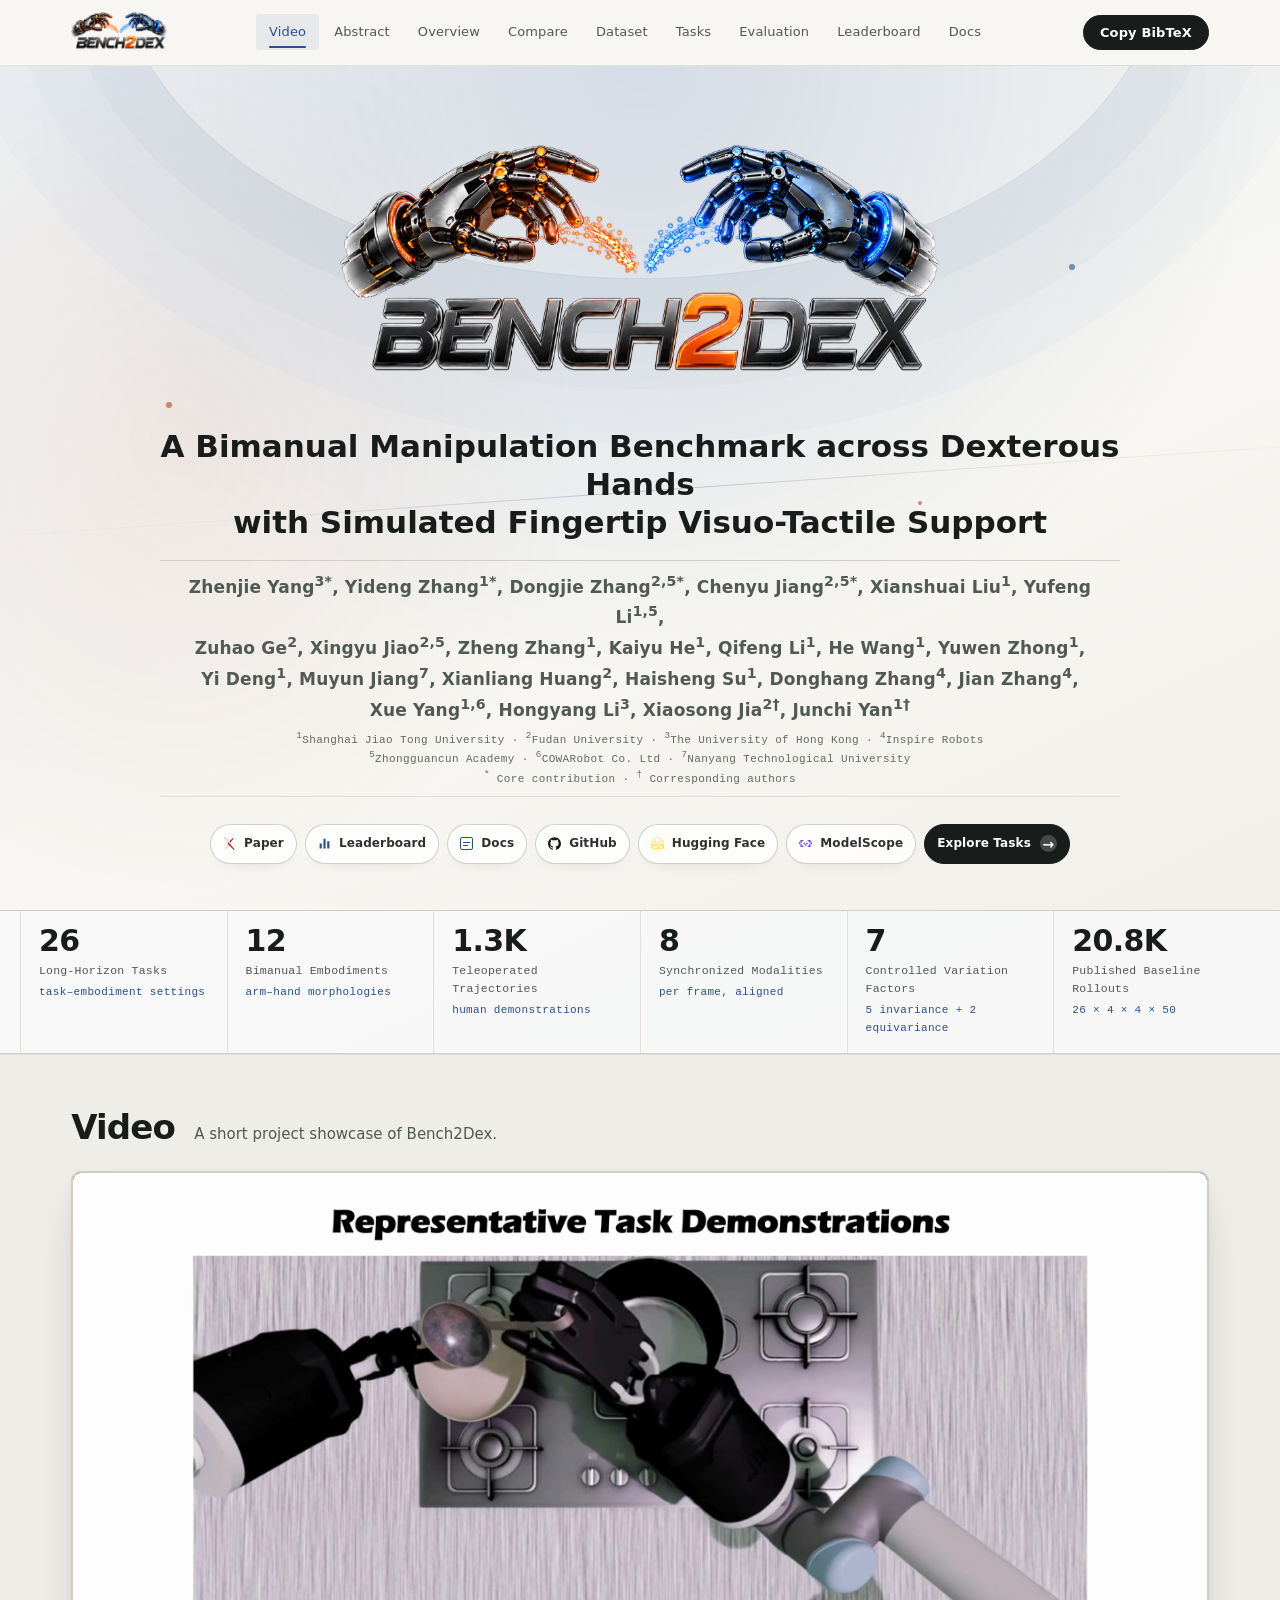
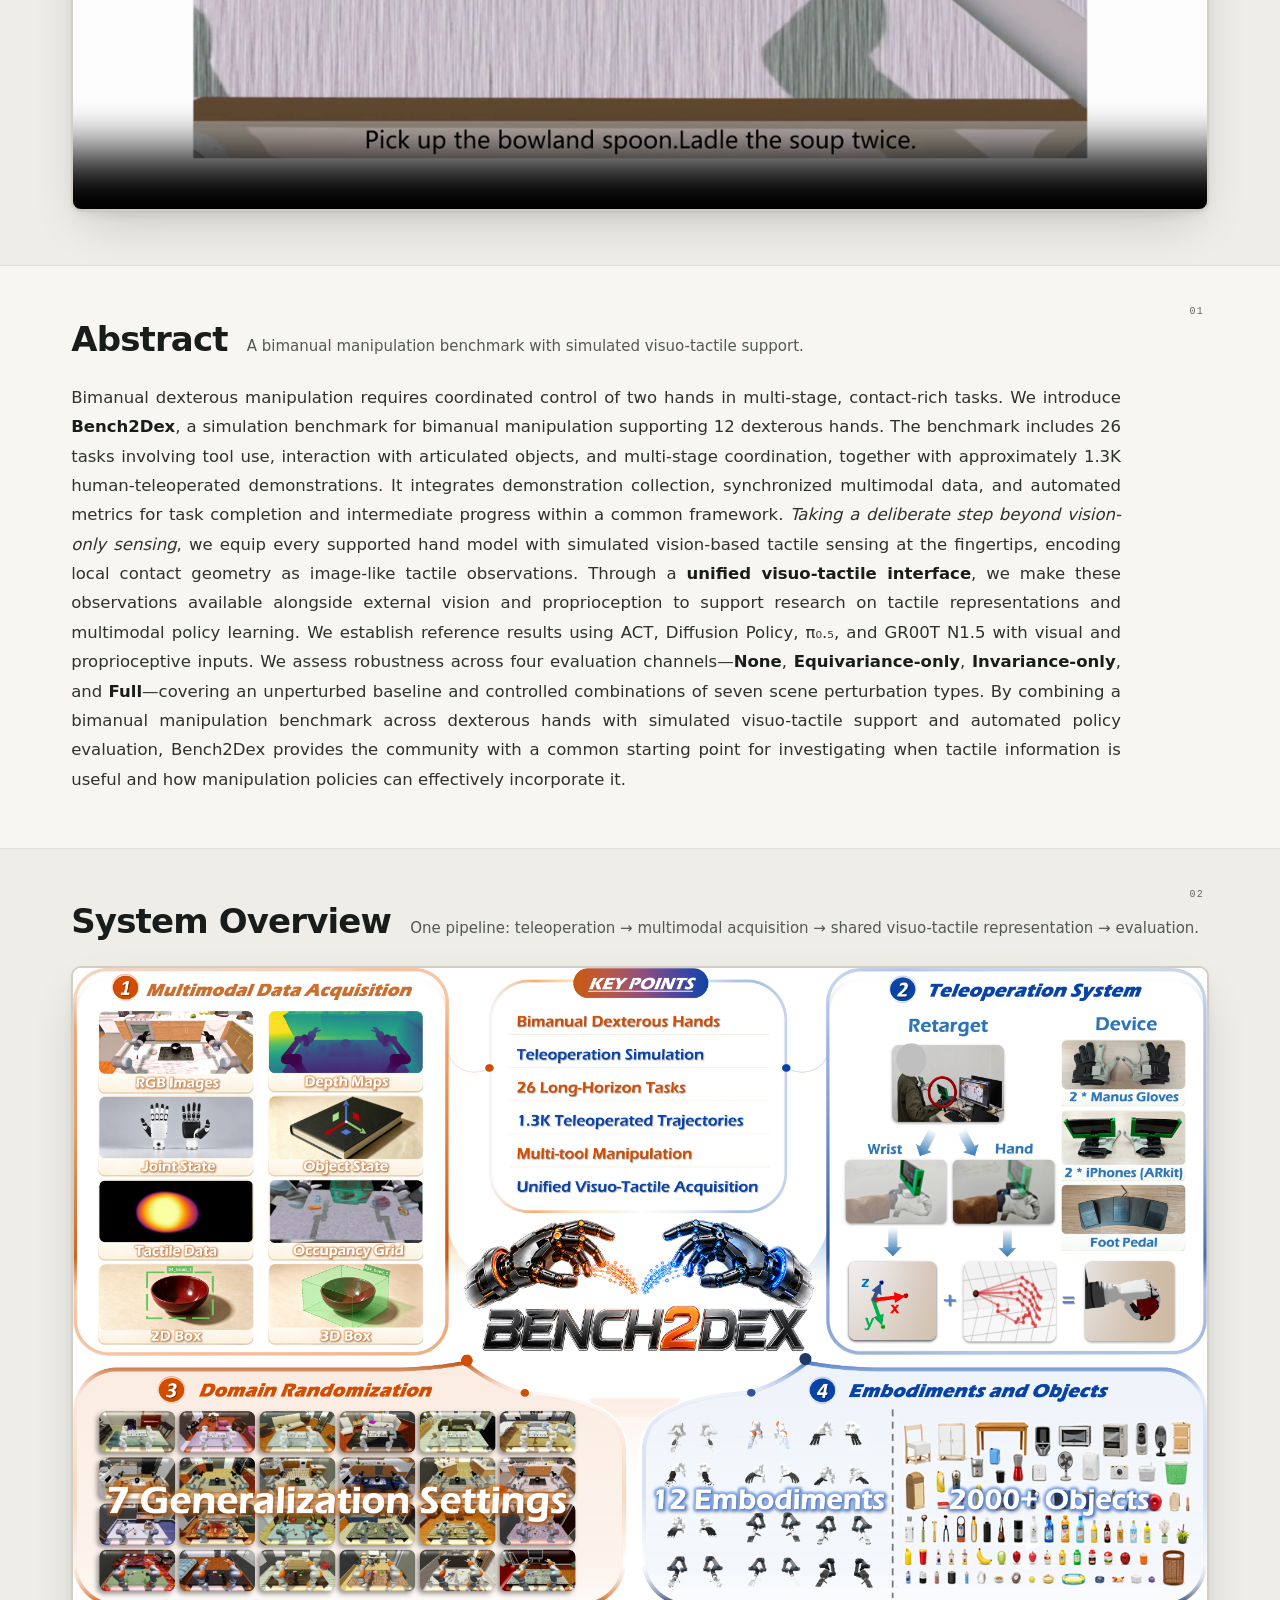
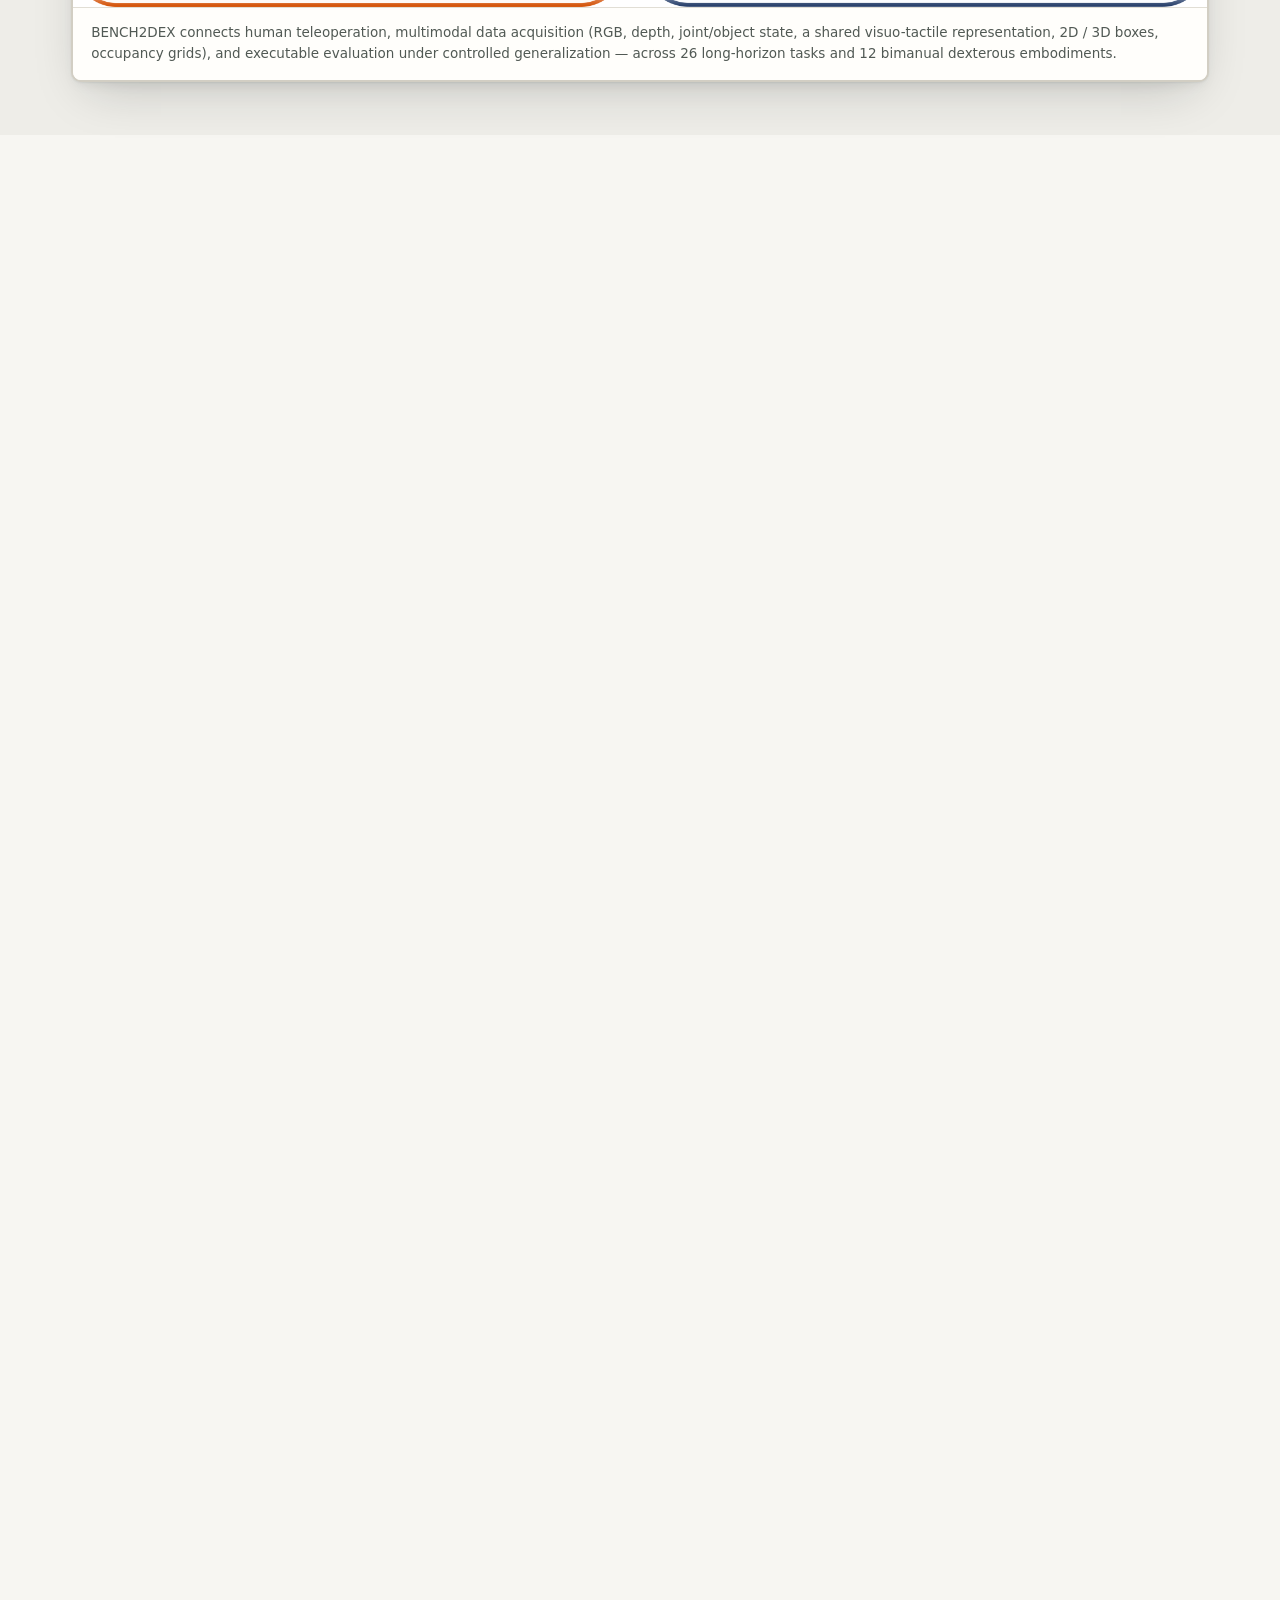
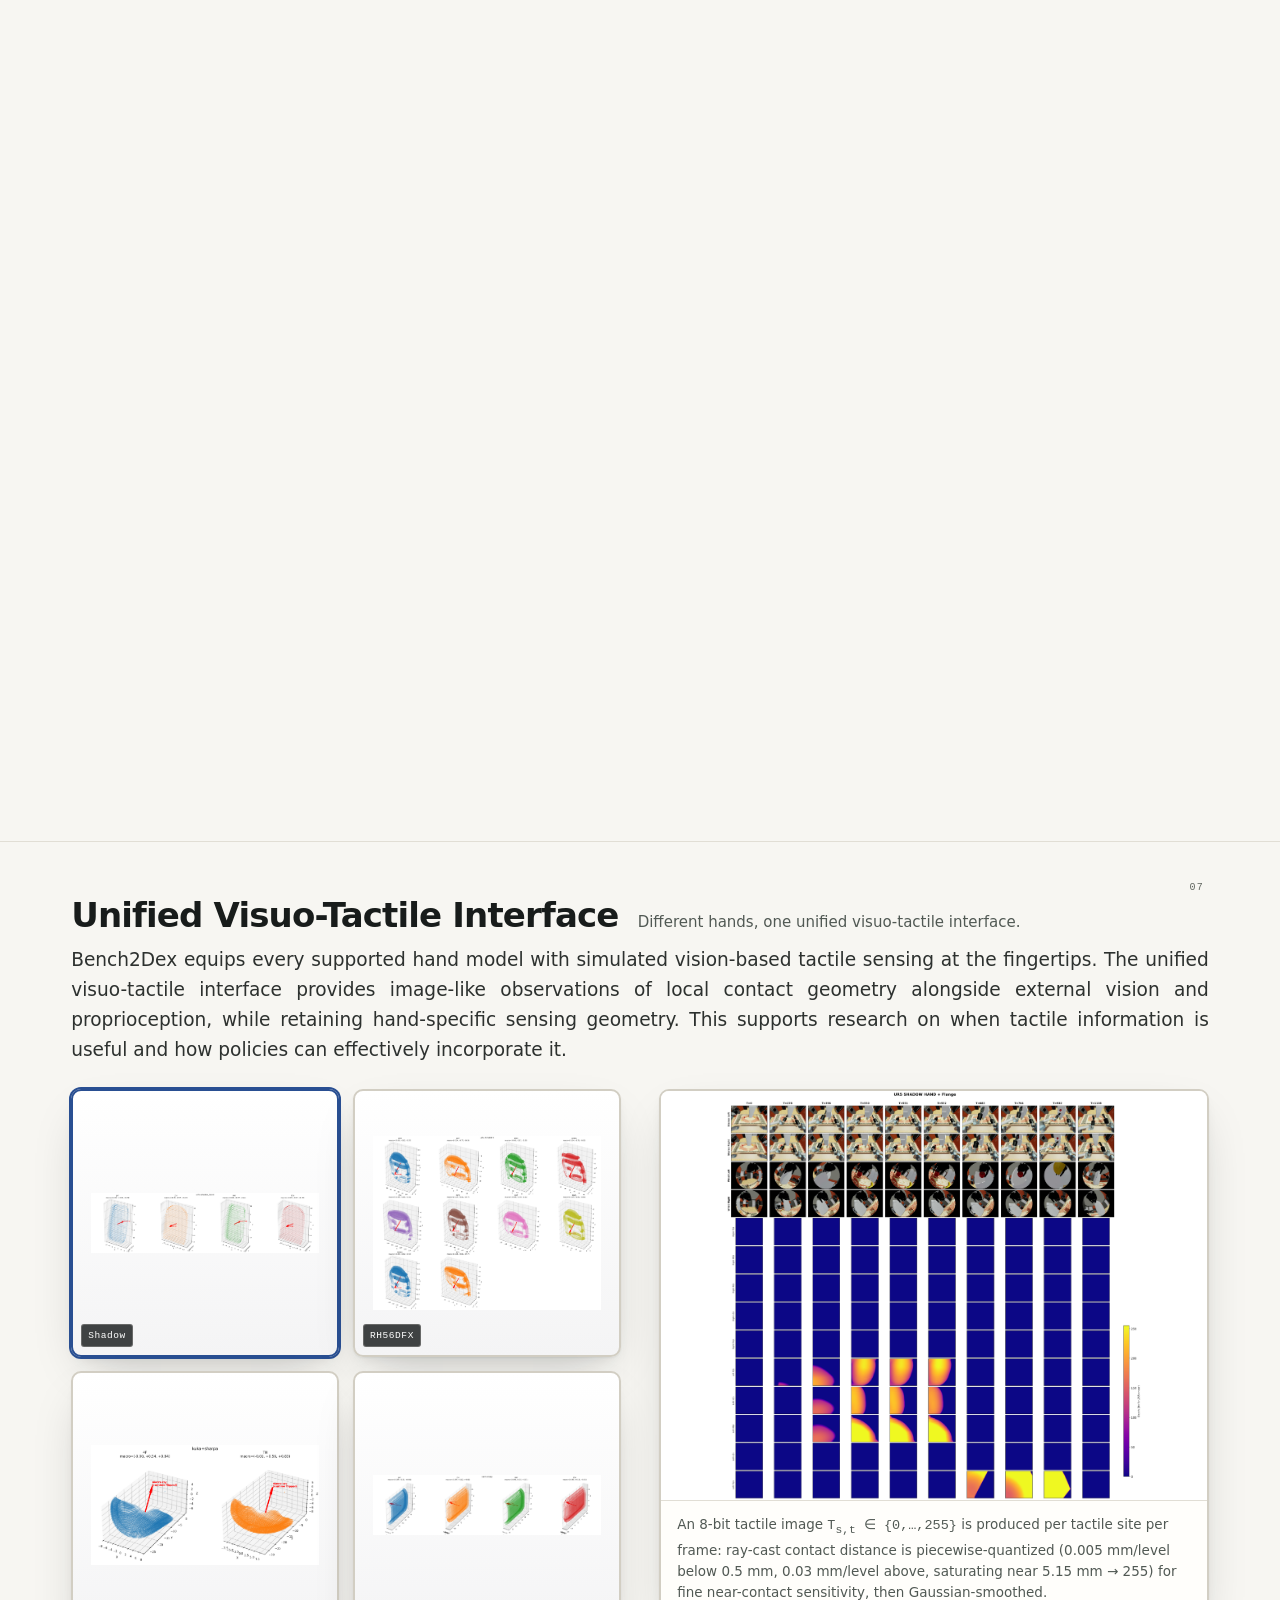
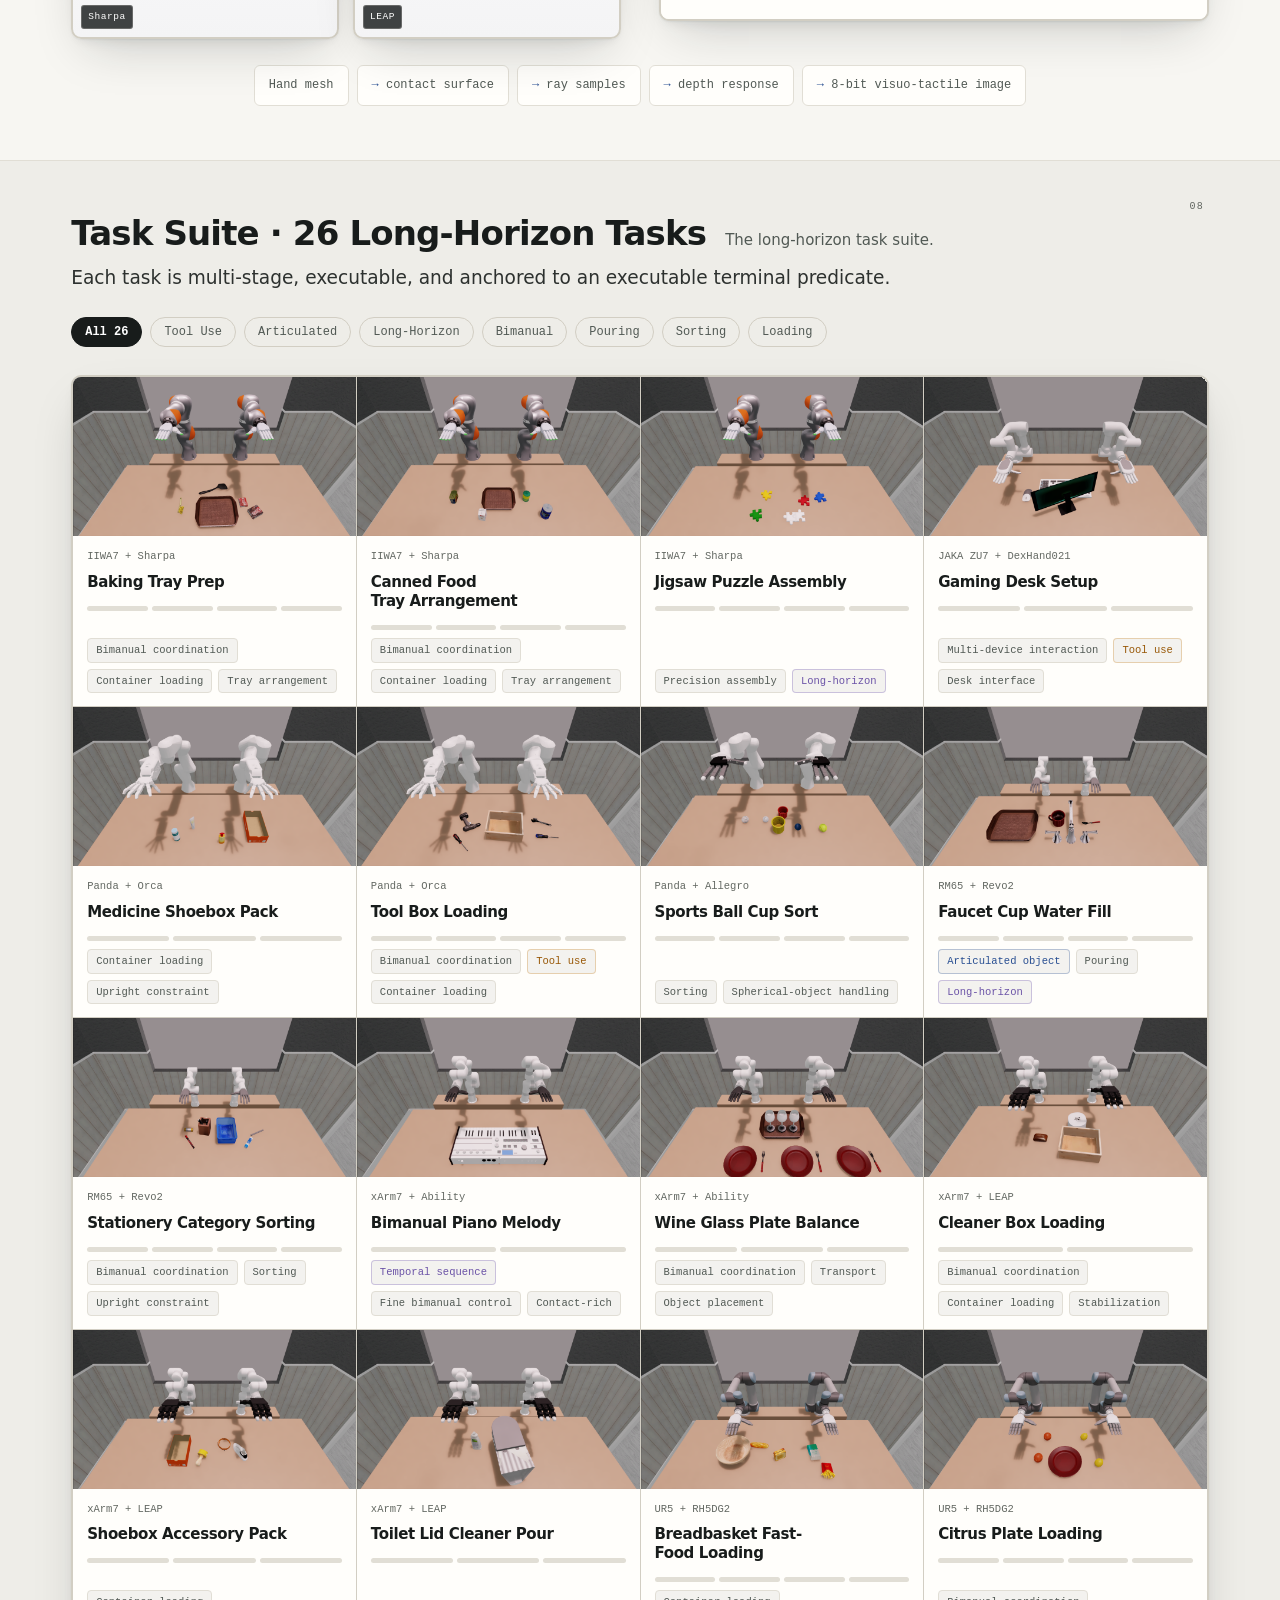
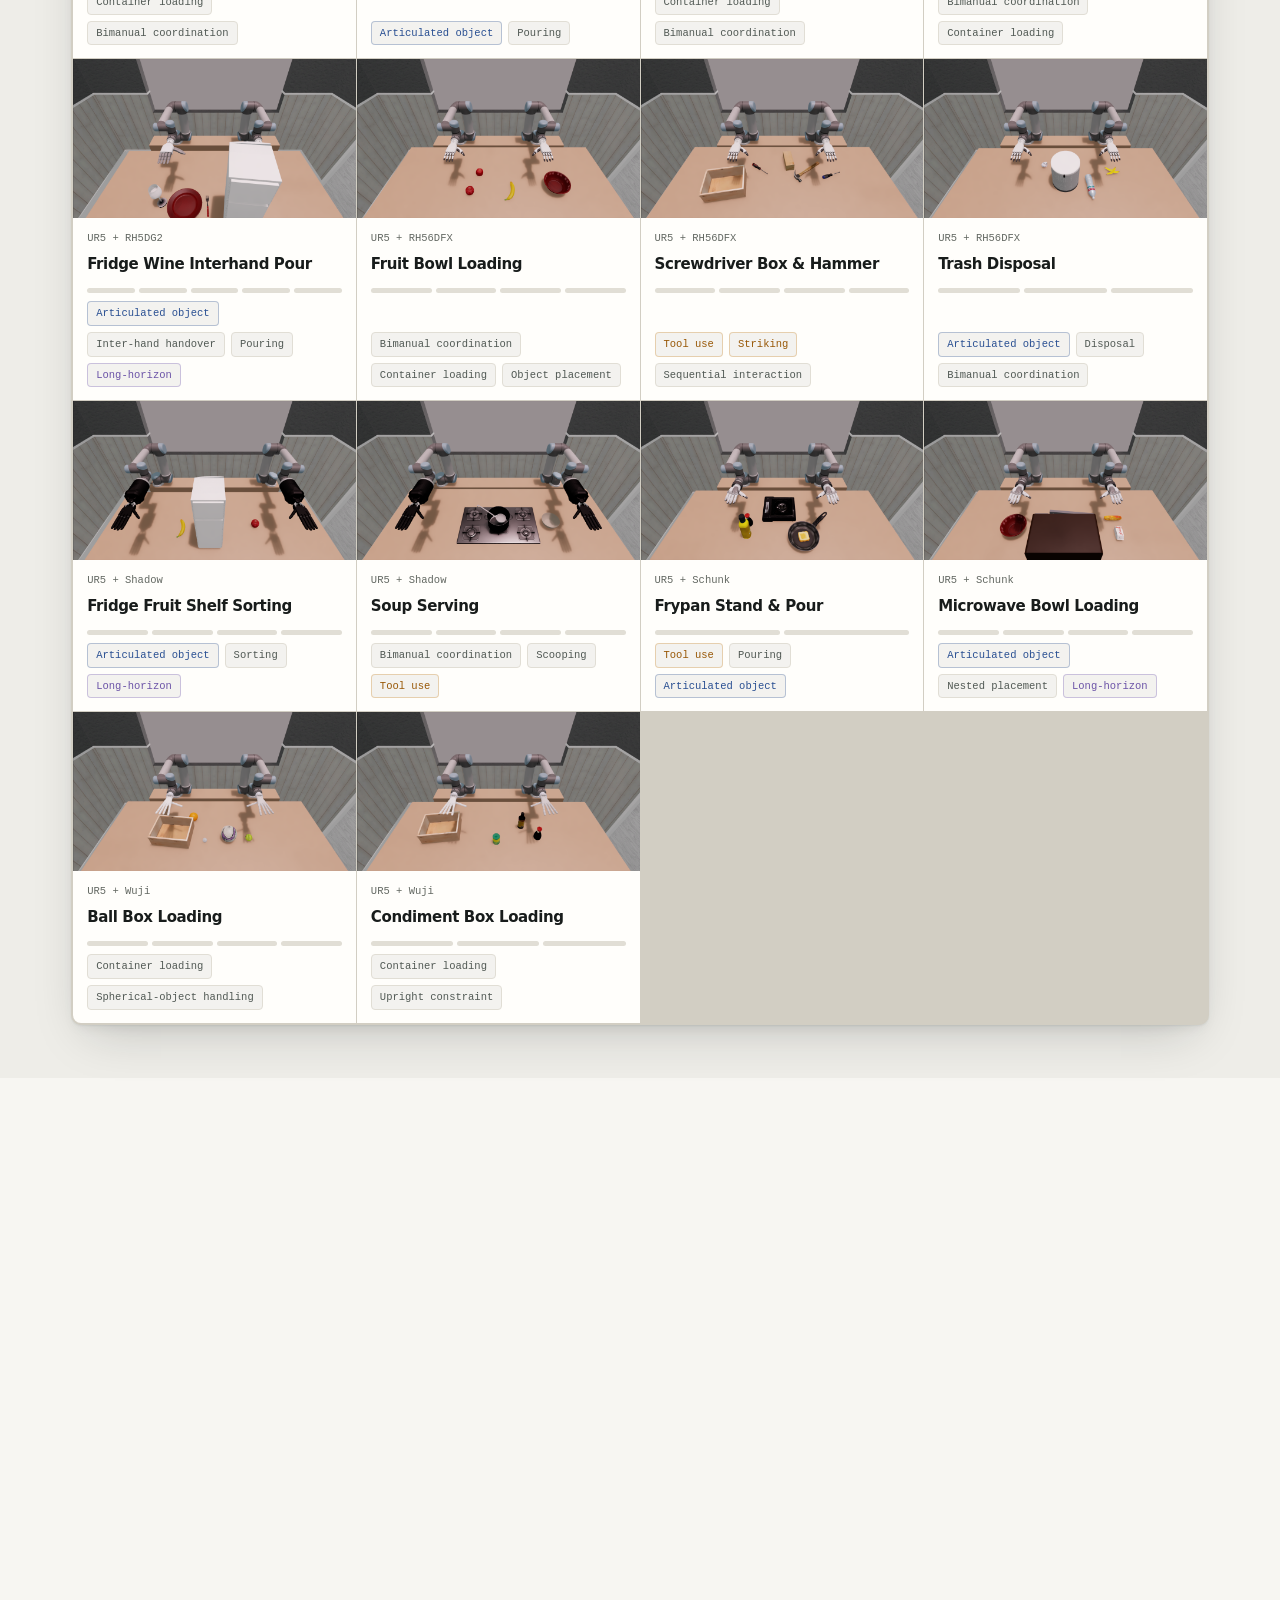
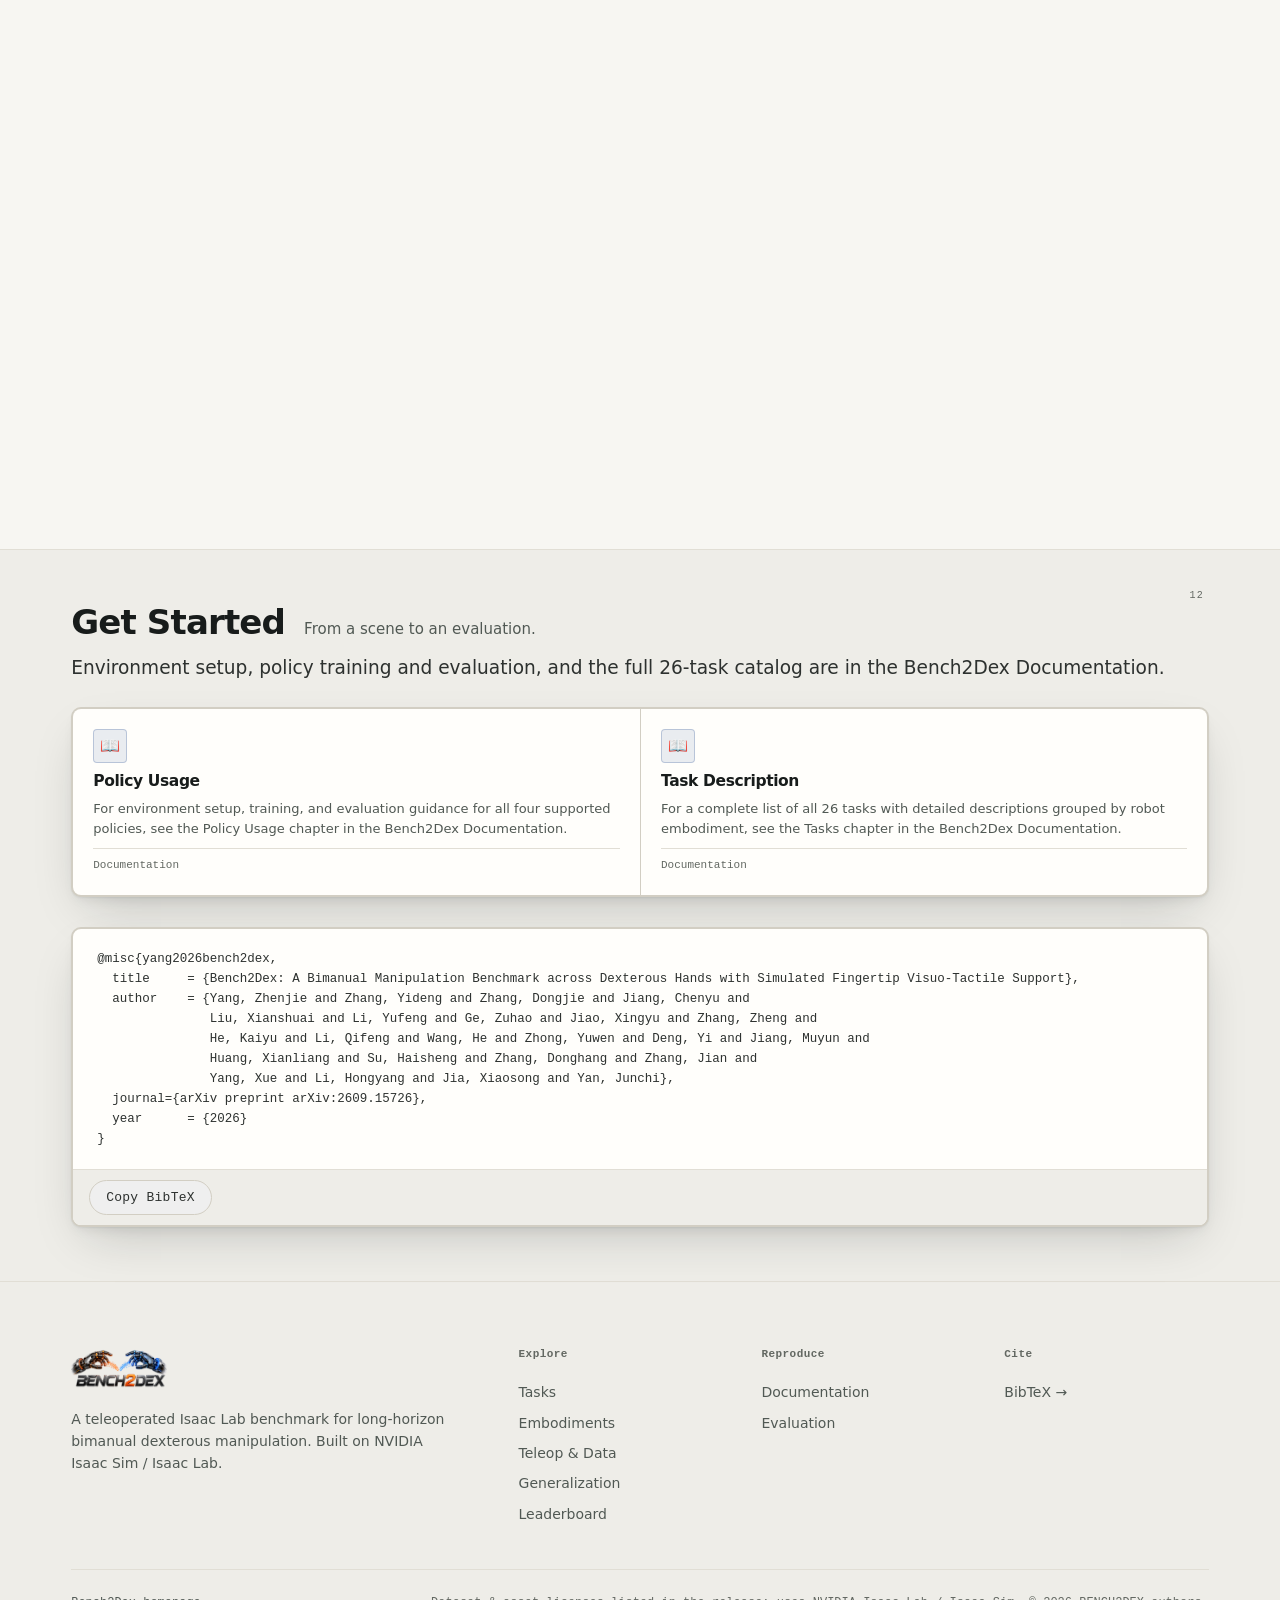
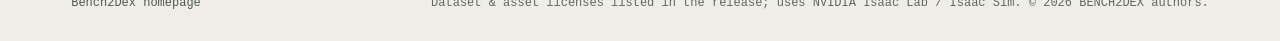
==== index.html @ b83e41bb "feat: update leaderboard" ====
<!DOCTYPE html>
<html lang="en">
<head>
<meta charset="UTF-8">
<meta name="viewport" content="width=device-width,initial-scale=1">
<title>Bench2Dex: A Bimanual Manipulation Benchmark across Dexterous Hands with Simulated Fingertip Visuo-Tactile Support</title>
<meta name="description" content="Bench2Dex is a simulation benchmark for bimanual manipulation across 12 dexterous hands, with 26 tasks, about 1.3K human-teleoperated demonstrations, and a unified visuo-tactile interface for multimodal policy learning.">
<meta property="og:title" content="Bench2Dex: A Bimanual Manipulation Benchmark across Dexterous Hands with Simulated Fingertip Visuo-Tactile Support">
<meta property="og:description" content="Bimanual manipulation across 12 dexterous hands with simulated visuo-tactile support. 26 tasks · ≈1.3K demonstrations.">
<meta property="og:type" content="website">
<meta property="og:url" content="https://bench2dex.github.io/">
<meta property="og:image" content="https://bench2dex.github.io/assets/img/og-cover.png">
<meta property="og:image:type" content="image/png">
<meta property="og:image:width" content="2400">
<meta property="og:image:height" content="1260">
<meta property="og:image:alt" content="Bench2Dex: visuo-tactile bimanual dexterous manipulation benchmark across 12 robot embodiments.">
<meta name="twitter:card" content="summary_large_image">
<link rel="icon" href="assets/img/favicon.png" type="image/png">
<link rel="apple-touch-icon" href="assets/img/apple-touch-icon.png">
<link rel="stylesheet" href="assets/css/style.css">
</head>
<body>

<!-- ================= NAV ================= -->
<nav class="nav" id="nav">
  <div class="nav-inner">
    <a href="#top" class="brand" aria-label="BENCH2DEX home">
      <img src="assets/img/figures/overview_logo.png" alt="BENCH2DEX" id="brand-logo" width="1774" height="887">
    </a>
    <div class="nav-links" id="nav-links">
      <a href="#video">Video</a>
      <a href="#abstract">Abstract</a>
      <a href="#overview">Overview</a>
      <a href="#why">Compare</a>
      <a href="#embodiments">Dataset</a>
      <a href="#tasks">Tasks</a>
      <a href="#evaluation">Evaluation</a>
      <a href="#results">Leaderboard</a>
      <a href="#docs">Docs</a>
    </div>
    <div class="nav-cta">
      <button type="button" class="btn btn-primary" data-copy-bib>Copy BibTeX</button>
      <button class="burger" id="burger" aria-label="Open menu" aria-expanded="false"><span></span><span></span><span></span></button>
    </div>
  </div>
  <div class="nav-progress" id="nav-progress" aria-hidden="true"></div>
</nav>
<div class="drawer" id="drawer">
  <div class="drawer-head">
    <span class="brand-name">BENCH2DEX</span>
    <button class="drawer-close" id="drawer-close" aria-label="Close menu">×</button>
  </div>
  <a href="#video">Video</a>
  <a href="#abstract">Abstract</a>
  <a href="#overview">Overview</a>
  <a href="#why">Compare</a>
  <a href="#embodiments">Embodiments</a>
  <a href="#data">Teleop & Data</a>
  <a href="#tasks">Tasks</a>
  <a href="#evaluation">Evaluation</a>
  <a href="#generalization">Generalization</a>
  <a href="#results">Leaderboard</a>
  <a href="#docs">Docs & Get Started</a>
</div>

<main id="top">

<!-- ================= HERO ================= -->
<header class="hero masthead hero-centered">
  <div class="hero-atmosphere" aria-hidden="true"><span></span><span></span><span></span></div>
  <div class="container">
    <div class="hero-content">
      <img class="hero-logo" src="assets/img/figures/overview_logo.png" alt="Bench2Dex: two dexterous robot hands linked by visuo-tactile contact" width="1774" height="887" decoding="async" fetchpriority="high">
      <h1 class="sr-only">Bench2Dex</h1>
      <p class="hero-subtitle">A Bimanual Manipulation Benchmark across Dexterous Hands<br>with Simulated Fingertip Visuo-Tactile Support</p>
      <div class="hero-contributors" aria-label="Authors and affiliations">
        <p class="hero-author-slot">Zhenjie Yang<sup>3*</sup>, Yideng Zhang<sup>1*</sup>, Dongjie Zhang<sup>2,5*</sup>, Chenyu Jiang<sup>2,5*</sup>, Xianshuai Liu<sup>1</sup>, Yufeng Li<sup>1,5</sup>,<br>
        Zuhao Ge<sup>2</sup>, Xingyu Jiao<sup>2,5</sup>, Zheng Zhang<sup>1</sup>, Kaiyu He<sup>1</sup>, Qifeng Li<sup>1</sup>, He Wang<sup>1</sup>, Yuwen Zhong<sup>1</sup>,<br>
        Yi Deng<sup>1</sup>, Muyun Jiang<sup>7</sup>, Xianliang Huang<sup>2</sup>, Haisheng Su<sup>1</sup>, Donghang Zhang<sup>4</sup>, Jian Zhang<sup>4</sup>,<br>
        Xue Yang<sup>1,6</sup>, Hongyang Li<sup>3</sup>, Xiaosong Jia<sup>2†</sup>, Junchi Yan<sup>1†</sup></p>
        <p class="hero-affiliation-slot"><sup>1</sup>Shanghai Jiao Tong University · <sup>2</sup>Fudan University · <sup>3</sup>The University of Hong Kong · <sup>4</sup>Inspire Robots<br>
        <sup>5</sup>Zhongguancun Academy · <sup>6</sup>COWARobot Co. Ltd · <sup>7</sup>Nanyang Technological University</p>
        <p class="hero-affiliation-slot"><sup>*</sup> Core contribution · <sup>†</sup> Corresponding authors</p>
      </div>
      <nav class="cta" aria-label="Project resources">
        <a class="btn btn-resource" href="https://arxiv.org/abs/2609.15726" target="_blank" rel="noopener"><svg class="btn-mark mark-arxiv" viewBox="0 0 24 24" aria-hidden="true" focusable="false"><path d="M3.8423 0a1.0037 1.0037 0 0 0-.922.6078c-.1536.3687-.0438.6275.2938 1.1113l6.9185 8.3597-1.0223 1.1058a1.0393 1.0393 0 0 0 .003 1.4229l1.2292 1.3135-5.4391 6.4444c-.2803.299-.4538.823-.2971 1.1986a1.0253 1.0253 0 0 0 .9585.635.9133.9133 0 0 0 .6891-.3405l5.783-6.126 7.4902 8.0051a.8527.8527 0 0 0 .6835.2597.9575.9575 0 0 0 .8777-.6138c.1577-.377-.017-.7502-.306-1.1407l-7.0518-8.3418 1.0632-1.13a.9626.9626 0 0 0 .0089-1.3165L4.6336.4639s-.3733-.4535-.768-.463zm0 .272h.0166c.2179.0052.4874.2715.5644.3639l.005.006.0052.0055 10.169 10.9905a.6915.6915 0 0 1-.0072.945l-1.0666 1.133-1.4982-1.7724-8.5994-10.39c-.3286-.472-.352-.6183-.2592-.841a.7307.7307 0 0 1 .6704-.4401Zm14.341 1.5701a.877.877 0 0 0-.6554.2418l-5.6962 6.1584 1.6944 1.8319 5.3089-6.5138c.3251-.4335.479-.6603.3247-1.0292a1.1205 1.1205 0 0 0-.9763-.689zm-7.6557 12.2823 1.3186 1.4135-5.7864 6.1295a.6494.6494 0 0 1-.4959.26.7516.7516 0 0 1-.706-.4669c-.1119-.2682.0359-.6864.2442-.9083l.0051-.0055.0047-.0055z"/></svg>Paper</span>
        <a class="btn btn-resource" href="leaderboard/index.html"><svg class="btn-mark" viewBox="0 0 24 24" aria-hidden="true" focusable="false"><path d="M3 12h4v9H3zm7-9h4v18h-4zm7 5h4v13h-4z"/></svg>Leaderboard</a>
        <a class="btn btn-resource" href="https://bench2dex.github.io/doc/" target="_blank" rel="noopener"><span class="btn-mark mark-doc" aria-hidden="true"></span>Docs</a>
        <a class="btn btn-resource" href="https://github.com/Bench2Dex/Bench2Dex" target="_blank" rel="noopener"><svg class="btn-mark mark-github" viewBox="0 0 24 24" aria-hidden="true" focusable="false"><path d="M12 .297c-6.63 0-12 5.373-12 12 0 5.303 3.438 9.8 8.205 11.385.6.113.82-.258.82-.577 0-.285-.01-1.04-.015-2.04-3.338.724-4.042-1.61-4.042-1.61C4.422 18.07 3.633 17.7 3.633 17.7c-1.087-.744.084-.729.084-.729 1.205.084 1.838 1.236 1.838 1.236 1.07 1.835 2.809 1.305 3.495.998.108-.776.417-1.305.76-1.605-2.665-.3-5.466-1.332-5.466-5.93 0-1.31.465-2.38 1.235-3.22-.135-.303-.54-1.523.105-3.176 0 0 1.005-.322 3.3 1.23.96-.267 1.98-.399 3-.405 1.02.006 2.04.138 3 .405 2.28-1.552 3.285-1.23 3.285-1.23.645 1.653.24 2.873.12 3.176.765.84 1.23 1.91 1.23 3.22 0 4.61-2.805 5.625-5.475 5.92.42.36.81 1.096.81 2.22 0 1.606-.015 2.896-.015 3.286 0 .315.21.69.825.57C20.565 22.092 24 17.592 24 12.297c0-6.627-5.373-12-12-12"/></svg>GitHub</a>
        <a class="btn btn-resource btn-huggingface" href="https://huggingface.co/Bench2Dex" target="_blank" rel="noopener"><svg class="btn-mark mark-hf" viewBox="0 0 24 24" aria-hidden="true" focusable="false"><path d="M1.4446 11.5059c0 1.1021.1673 2.1585.4847 3.1563-.0378-.0028-.0691-.0058-.1058-.0058-.4209 0-.8015.16-1.0704.4512-.3454.3737-.4984.8335-.4316 1.293a1.576 1.576 0 0 0 .2148.5978c-.2319.1864-.4018.4456-.4844.7578-.0646.2448-.131.7543.2149 1.2794a1.4552 1.4552 0 0 0-.0625.1055c-.208.3923-.2207.8372-.0371 1.25.2783.6258.9696 1.1175 2.3126 1.6467.8356.3292 1.5988.5411 1.6056.543 1.1046.2847 2.104.4277 2.969.4277 1.4173 0 2.4754-.3849 3.1525-1.1446 1.538.2651 2.791.1403 3.592.006.6773.7555 1.7332 1.1387 3.1467 1.1387.8649 0 1.8643-.143 2.969-.4278.0068-.0019.77-.2138 1.6056-.543 1.343-.5292 2.0343-1.0208 2.3126-1.6466.1836-.4129.171-.8577-.037-1.25a1.4685 1.4685 0 0 0-.0626-.1056c.346-.525.2795-1.0346.2149-1.2793-.0826-.3122-.2525-.5714-.4844-.7579.11-.1816.1831-.3788.2148-.5977.0669-.4595-.0862-.9193-.4316-1.293-.2688-.2913-.6495-.4513-1.0704-.4513-.0209 0-.0376.0008-.0588.0018.3162-.9966.4846-2.0518.4846-3.1523 0-5.807-4.7362-10.5144-10.5789-10.5144-5.8426 0-10.5788 4.7073-10.5788 10.5144Zm10.5788-9.4831c5.2727 0 9.5476 4.246 9.5476 9.483a9.4201 9.4201 0 0 1-.2696 2.2365c-.0039-.0047-.0079-.011-.0117-.0156-.274-.3255-.6679-.5059-1.1075-.5059-.352 0-.714.1155-1.0763.3438-.2403.1517-.5058.422-.7793.7598-.2534-.3492-.608-.5832-1.0137-.6465a1.5174 1.5174 0 0 0-.2344-.0176c-.9263 0-1.4828.7993-1.6935 1.5177-.1046.2426-.6065 1.3482-1.3614 2.0978-1.1681 1.1601-1.4458 2.3534-.8396 3.6382-.843.1029-1.5836.0927-2.365-.006.5906-1.212.3626-2.4388-.8426-3.6322-.755-.7496-1.2568-1.8552-1.3614-2.0978-.2107-.7184-.7673-1.5177-1.6935-1.5177-.078 0-.1568.0054-.2344.0176-.4057.0633-.7604.2973-1.0137.6465-.2735-.3379-.539-.6081-.7794-.7598-.3622-.2283-.7243-.3438-1.0762-.3438-.4266 0-.8094.171-1.0821.4786a9.4208 9.4208 0 0 1-.2598-2.1936c0-5.237 4.2749-9.483 9.5475-9.483zM8.6443 7.0036c-.4838.0043-.9503.2667-1.1934.7227-.3536.6633-.1006 1.4873.5645 1.84.351.1862.4883-.5261.836-.6485.3107-.1095.841.399 1.0078.086.3536-.6634.1025-1.4874-.5625-1.84a1.3659 1.3659 0 0 0-.6524-.1602Zm6.8403 0c-.2199-.002-.4426.05-.6504.1602-.665.3526-.9181 1.1766-.5645 1.84.1669.313.6971-.1955 1.0079-.086.3476.1224.4867.8347.838.6485.6649-.3527.916-1.1767.5624-1.84-.243-.456-.7096-.7184-1.1934-.7227Zm-9.7565 1.418a.8768.8768 0 0 0-.877.877c0 .4846.3925.877.877.877a.8768.8768 0 0 0 .877-.877.8768.8768 0 0 0-.877-.877zm12.6434 0c-.4845 0-.879.3925-.879.877 0 .4846.3945.877.879.877a.8768.8768 0 0 0 .877-.877.8768.8768 0 0 0-.877-.877zM8.7927 11.459c-.179-.003-.2793.1107-.2793.416 0 .8097.3874 2.125 1.4279 2.924.207-.7123 1.3453-1.2832 1.5079-1.2012.2315.1167.2191.4417.6074.7266.3884-.285.374-.6098.6056-.7266.1627-.082 1.3009.4889 1.5079 1.2012 1.0404-.799 1.4278-2.1144 1.4278-2.924 0-1.2212-1.583.6402-3.5413.6485-1.4686-.0061-2.7266-1.0558-3.2639-1.0645zM4.312 14.4768c.5792.365 1.6964 2.2751 2.1056 3.0177.1371.2488.371.3536.582.3536.4188 0 .7465-.4138.0391-.9395-1.0636-.791-.6914-2.0846-.1836-2.1642a.4302.4302 0 0 1 .0664-.004c.4616 0 .666.7892.666.7892s.5959 1.4898 1.6213 2.508c.942.9356 1.062 1.703.4961 2.6661-.0164-.004-.0159.0236-.1484.2149-.1853.2673-.4322.4688-.7188.6152-.5062.2269-1.1397.2696-1.7833.2696-1.037 0-2.1017-.1824-2.6975-.336-.0293-.0075-3.6505-.9567-3.1916-1.8224.0771-.1454.2033-.2031.3633-.2031.6463 0 1.823.9551 2.3283.9551.113 0 .196-.0865.2285-.2031.2249-.8045-3.2787-1.0522-2.9846-2.1642.0519-.1967.193-.2757.3907-.2754.854 0 2.7704 1.4923 3.172 1.4923.0307 0 .0525-.0085.0645-.0274.2012-.3227.1096-.5865-1.3087-1.4395-1.4182-.8533-2.4315-1.329-1.8653-1.9416.0651-.0707.1574-.1015.2695-.1015.8611.0002 2.8948 1.84 2.8948 1.84s.5487.5683.8809.5683c.0762 0 .1416-.0315.1855-.1054.2355-.3946-2.1858-2.2183-2.3224-2.971-.0926-.51.0641-.7676.3555-.7676-.0006.008.1701-.0285.4942.1759zm16.2257.5918c-.1366.7526-2.5579 2.5764-2.3224 2.9709.044.074.1092.1055.1855.1055.3321 0 .881-.5684.881-.5684s2.0336-1.8397 2.8947-1.84c.1121 0 .2044.0308.2695.1016.5662.6125-.447 1.0882-1.8653 1.9415-1.4183.853-1.51 1.1168-1.3087 1.4396.012.0188.0337.0273.0644.0273.4016 0 2.3181-1.4923 3.1721-1.4923.1977-.0002.3388.0787.3907.2754.294 1.112-3.2095 1.3597-2.9846 2.1642.0325.1166.1156.2032.2285.2032.5054 0 1.682-.9552 2.3283-.9552.16 0 .2862.0577.3633.2032.459.8656-3.1623 1.8149-3.1916 1.8224-.5958.1535-1.6605.336-2.6975.336-.6351 0-1.261-.0409-1.7638-.2599-.2949-.1472-.5488-.3516-.7383-.625-.0411-.0682-.1026-.1476-.1426-.205-.5726-.9679-.455-1.7371.4903-2.676 1.0254-1.0182 1.6212-2.508 1.6212-2.508s.2044-.7891.666-.7891a.4318.4318 0 0 1 .0665.0039c.5078.0796.88 1.3732-.1836 2.1642-.7074.5257-.3797.9395.039.9395.211 0 .445-.1047.5821-.3535.4092-.7426 1.5264-2.6527 2.1056-3.0178.5588-.3524.99-.1816.8497.5918z"/></svg>Hugging Face</a>
        <!-- <span class="btn btn-resource is-unavailable" aria-disabled="true" title="URL to be confirmed"><svg class="btn-mark mark-ms" viewBox="0 0 24 24" aria-hidden="true" focusable="false"><path d="M2.667 5.333V8H0v5.333h2.667v-2.666H.5V8.5h2.166v2.166h2.666V8H8V5.333Zm0 8v5.334H8V16H5.333v-2.667Zm13.333-8V8h2.667v2.667h2.666V8.5H23.5v2.166h-2.166v2.666H24V8h-2.667V5.333Zm5.333 8h-2.666V16H16v2.667h5.333zM8 10.667v2.666h2.667v-2.666zm2.667 2.666V16h2.666v-2.667zm2.666 0H16v-2.666h-2.667z"/></svg>ModelScope</span> -->
        <a class="btn btn-resource btn-modelscope" href="https://modelscope.cn/organization/Bench2Dex" target="_blank" rel="noopener"><svg class="btn-mark mark-ms" viewBox="0 0 24 24" aria-hidden="true" focusable="false"><path d="M2.667 5.333V8H0v5.333h2.667v-2.666H.5V8.5h2.166v2.166h2.666V8H8V5.333Zm0 8v5.334H8V16H5.333v-2.667Zm13.333-8V8h2.667v2.667h2.666V8.5H23.5v2.166h-2.166v2.666H24V8h-2.667V5.333Zm5.333 8h-2.666V16H16v2.667h5.333zM8 10.667v2.666h2.667v-2.666zm2.667 2.666V16h2.666v-2.667zm2.666 0H16v-2.666h-2.667z"/></svg>ModelScope</a>
        <a class="btn btn-primary" href="#tasks">Explore Tasks <span class="btn-arrow" aria-hidden="true">→</span></a>
      </nav>
    </div>
  </div>
  <section class="proof hero-proof" aria-label="Bench2Dex at a glance">
    <div class="proof-grid" id="proof-grid"></div>
  </section>
</header>

<!-- ================= VIDEO ================= -->
<section class="section video-section" id="video">
  <div class="container hero-banner">
    <div class="section-head">
      <p class="eyebrow">Video</p>
      <h2>A short project showcase of Bench2Dex.</h2>
    </div>
    <figure class="hero-evidence">
      <div class="hero-evidence-frame">
        <video class="hero-video" src="assets/video/demo_v2.mp4" poster="assets/img/frames/demo_v2_poster.png" autoplay muted loop playsinline preload="metadata" controls aria-label="Bench2Dex project demo"></video>
      </div>
    </figure>
  </div>
</section>

<!-- ================= ABSTRACT ================= -->
<section class="section evidence-band evidence-band--paper" id="abstract" data-section-index="01">
  <div class="container">
    <div class="section-head">
      <p class="eyebrow">Abstract</p>
      <h2>A bimanual manipulation benchmark with simulated visuo-tactile support.</h2>
    </div>
    <p class="abstract-text">Bimanual dexterous manipulation requires coordinated control of two hands in multi-stage, contact-rich tasks. We introduce <b>Bench2Dex</b>, a simulation benchmark for bimanual manipulation supporting 12 dexterous hands. The benchmark includes 26 tasks involving tool use, interaction with articulated objects, and multi-stage coordination, together with approximately 1.3K human-teleoperated demonstrations. It integrates demonstration collection, synchronized multimodal data, and automated metrics for task completion and intermediate progress within a common framework. <em>Taking a deliberate step beyond vision-only sensing</em>, we equip every supported hand model with simulated vision-based tactile sensing at the fingertips, encoding local contact geometry as image-like tactile observations. Through a <b>unified visuo-tactile interface</b>, we make these observations available alongside external vision and proprioception to support research on tactile representations and multimodal policy learning. We establish reference results using ACT, Diffusion Policy, π₀.₅, and GR00T N1.5 with visual and proprioceptive inputs. We assess robustness across four evaluation channels—<b>None</b>, <b>Equivariance-only</b>, <b>Invariance-only</b>, and <b>Full</b>—covering an unperturbed baseline and controlled combinations of seven scene perturbation types. By combining a bimanual manipulation benchmark across dexterous hands with simulated visuo-tactile support and automated policy evaluation, Bench2Dex provides the community with a common starting point for investigating when tactile information is useful and how manipulation policies can effectively incorporate it.</p>
  </div>
</section>

<!-- ================= SYSTEM OVERVIEW (paper main figure) ================= -->
<section class="section overview-fig evidence-band evidence-band--figure" id="overview" data-section-index="02">
  <div class="container">
    <div class="section-head">
      <p class="eyebrow">System Overview</p>
      <h2>One pipeline: teleoperation → multimodal acquisition → shared visuo-tactile representation → evaluation.</h2>
    </div>
    <figure class="overview-frame">
      <img src="assets/img/figures/overview.png" alt="BENCH2DEX system overview: human teleoperation drives 12 bimanual dexterous embodiments through Isaac Lab, recording 8 synchronized modalities including a shared visuo-tactile representation, with controlled generalization and executable evaluation." fetchpriority="high">
      <figcaption class="evidence-caption">BENCH2DEX connects human teleoperation, multimodal data acquisition (RGB, depth, joint/object state, a shared visuo-tactile representation, 2D / 3D boxes, occupancy grids), and executable evaluation under controlled generalization — across 26 long-horizon tasks and 12 bimanual dexterous embodiments.</figcaption>
    </figure>
  </div>
</section>

<!-- ================= WHY ================= -->
<section class="section evidence-band evidence-band--data" id="why" data-section-index="03">
  <div class="container">
    <div class="section-head">
      <p class="eyebrow">Comparison</p>
      <h2>Comparison with representative manipulation benchmarks.</h2>
      <p class="lead">Most manipulation benchmarks and datasets use a limited set of robot platforms, one gripper or hand design, or a narrow set of sensing modalities. Even large datasets spanning multiple embodiments lack evaluation protocols designed to compare dexterous manipulation policies across different arm–hand designs and contact surfaces. Bench2Dex connects demonstration collection, policy learning, and evaluation within a common framework.</p>
    </div>
    <div class="card-frame">
      <div class="bm-table-wrap">
      <table class="bm-table" aria-label="Comparison of BENCH2DEX with representative manipulation benchmarks" aria-describedby="dexverse-note">
        <thead><tr>
          <th class="bm-name">Benchmark</th>
          <th>Task Num</th>
          <th>Embodiment</th>
          <th>Tool/Device Use</th>
          <th>Dexterous Hand</th>
          <th>Teleoperation</th>
          <th>Vision-Based Tactile</th>
          <th>Articulated</th>
        </tr></thead>
        <tbody>
          <tr><td>LIBERO</td><td>130</td><td>1</td><td><span class="nx">✗</span></td><td><span class="nx">✗</span></td><td><span class="yk">✓</span></td><td><span class="nx">✗</span></td><td><span class="yk">✓</span></td></tr>
          <tr><td>RLBench2</td><td>13</td><td>1</td><td><span class="yk">✓</span></td><td><span class="nx">✗</span></td><td><span class="nx">✗</span></td><td><span class="nx">✗</span></td><td><span class="yk">✓</span></td></tr>
          <tr><td>RoboCasa</td><td>100</td><td>1</td><td><span class="yk">✓</span></td><td><span class="nx">✗</span></td><td><span class="yk">✓</span></td><td><span class="nx">✗</span></td><td><span class="yk">✓</span></td></tr>
          <tr><td>DROID</td><td>86</td><td>1</td><td><span class="nx">✗</span></td><td><span class="nx">✗</span></td><td><span class="yk">✓</span></td><td><span class="nx">✗</span></td><td><span class="nx">✗</span></td></tr>
          <tr><td>DexMimicGen</td><td>9</td><td>3</td><td><span class="nx">✗</span></td><td><span class="yk">✓</span></td><td><span class="yk">✓</span></td><td><span class="nx">✗</span></td><td><span class="yk">✓</span></td></tr>
          <tr><td>RealMirror</td><td>5</td><td>1</td><td><span class="yk">✓</span></td><td><span class="yk">✓</span></td><td><span class="yk">✓</span></td><td><span class="nx">✗</span></td><td><span class="yk">✓</span></td></tr>
          <tr><td>RoboTwin 2.0</td><td>50</td><td>5</td><td><span class="yk">✓</span></td><td><span class="nx">✗</span></td><td><span class="nx">✗</span></td><td><span class="nx">✗</span></td><td><span class="yk">✓</span></td></tr>
          <tr><td>RoboMIND 2.0</td><td>739</td><td>6</td><td><span class="yk">✓</span></td><td><span class="yk">✓</span></td><td><span class="yk">✓</span></td><td><span class="nx">✗</span></td><td><span class="yk">✓</span></td></tr>
          <tr><td>MuJoCo Manipulus</td><td>16</td><td>1</td><td><span class="yk">✓</span></td><td><span class="nx">✗</span></td><td><span class="nx">✗</span></td><td><span class="nx">✗</span></td><td><span class="nx">✗</span></td></tr>
          <tr><td>RoboCasa365</td><td>365</td><td>1</td><td><span class="yk">✓</span></td><td><span class="nx">✗</span></td><td><span class="yk">✓</span></td><td><span class="nx">✗</span></td><td><span class="yk">✓</span></td></tr>
          <tr><td>RoboDojo</td><td>60</td><td>3</td><td><span class="yk">✓</span></td><td><span class="nx">✗</span></td><td><span class="yk">✓</span></td><td><span class="nx">✗</span></td><td><span class="yk">✓</span></td></tr>
          <tr><td>BiCoord</td><td>18</td><td>1</td><td><span class="nx">✗</span></td><td><span class="nx">✗</span></td><td><span class="nx">✗</span></td><td><span class="nx">✗</span></td><td><span class="nx">✗</span></td></tr>
          <tr><td>DexJoCo</td><td>11</td><td>2</td><td><span class="yk">✓</span></td><td><span class="yk">✓</span></td><td><span class="yk">✓</span></td><td><span class="nx">✗</span></td><td><span class="yk">✓</span></td></tr>
          <tr><td>DexVerse<sup>∗</sup></td><td>19</td><td>1</td><td><span class="yk">✓</span></td><td><span class="yk">✓</span></td><td><span class="yk">✓</span></td><td><span class="nx">✗</span></td><td><span class="yk">✓</span></td></tr>
          <tr class="us">
            <td><b>Bench2Dex (Ours)</b></td><td><b>26</b></td><td><b>12</b></td>
            <td><span class="yk">✓</span></td><td><span class="yk">✓</span></td><td><span class="yk">✓</span></td><td><span class="yk">✓</span></td><td><span class="yk">✓</span></td>
          </tr>
        </tbody>
      </table>
      </div>
      <p id="dexverse-note" class="evidence-caption"><em>Note.</em> <sup>∗</sup> Statistics based on publicly available data.</p>
      <p class="evidence-caption">In this comparison, Bench2Dex jointly supports diverse bimanual dexterous embodiments, teleoperated demonstration collection, vision-based tactile sensing, tool/device use, and articulated-object interaction. The matrix reproduces the paper’s benchmark-comparison table.</p>
    </div>
  </div>
</section>

<!-- ================= EMBODIMENTS ================= -->
<section class="section evidence-band evidence-band--atlas" id="embodiments" data-section-index="04">
  <div class="container">
    <div class="section-head">
      <p class="eyebrow">Embodiment Atlas · 12 Arm–Hand Morphologies</p>
      <h2>One benchmark, twelve arm–hand morphologies.</h2>
      <p class="lead">Bench2Dex supports 12 dexterous hand models with a common teleoperation framework and a unified visuo-tactile interface. The interface provides image-like observations of local contact geometry while preserving hand-specific sensing geometry across different arm–hand designs.</p>
    </div>
    <div class="atlas-grid" id="atlas-grid"></div>
  </div>
</section>

<!-- ================= TELEOP + DATA ================= -->
<section class="section evidence-band evidence-band--split" id="data" data-section-index="05">
  <div class="container">
    <div class="section-head">
      <p class="eyebrow">Teleoperation Pipeline</p>
      <h2>From human hands to simulated bimanual dexterity.</h2>
      <p class="lead">A Manus glove and ARKit wrist stream drive every embodiment through the same retargeting interface, so the 12 hands are controlled by one protocol. The commanded action is recorded before the next simulation step; the resulting post-step observations and evaluator state are retained in a time-aligned unified HDF5 episode.</p>
    </div>
    <div class="teleop-split">
      <figure class="ph evidence-figure">
        <img src="assets/img/figures/teleop_detail.png" alt="Teleoperation pipeline schematic: Manus glove + ARKit wrist to simulated bimanual robot">
        <figcaption class="evidence-caption">A shared capture and retargeting path maps human wrist and hand motion onto every arm–hand embodiment.</figcaption>
      </figure>
      <div>
        <div class="teleop-steps">
          <div class="teleop-step"><div><h4>Capture Wrist and Hand Motion</h4><p>A Manus glove provides a 25-node hand skeleton via shared memory; an ARKit stream provides wrist translation and orientation.</p></div></div>
          <div class="teleop-step"><div><h4>Retarget Skeleton and Solve Arm IK</h4><p>The skeleton is converted to 21 MediaPipe-style keypoints; DexPilot retargeting solves hand joints, a Pinocchio IK controller solves the arm.</p></div></div>
          <div class="teleop-step"><div><h4>Record Actions, States, Observations, Traces</h4><p>Per step, the commanded action is stored, then post-step observations and evaluator state are written to a time-aligned HDF5 episode.</p></div></div>
        </div>
      </div>
    </div>
  </div>
</section>

<!-- ================= EIGHT MODALITIES ================= -->
<section class="section evidence-band evidence-band--media" id="modalities" data-section-index="06">
  <div class="container">
    <div class="section-head">
      <p class="eyebrow">Eight Synchronized Data Modalities</p>
      <h2>Eight time-aligned views of interaction.</h2>
      <p class="lead">One episode, time-aligned visual, geometric, proprioceptive, and visuo-tactile observations. The commanded action precedes the next simulation step, and the resulting post-step observations are retained with evaluator state in one HDF5 episode. Press play to watch all eight views in sync; drag the timeline to scrub.</p>
    </div>
    <div class="modalplayer" data-modalplayer data-manifest="assets/video/modal/manifest.json">
      <div class="modal-grid"></div>
      <div class="mp-ctrl">
        <button class="mp-play" type="button" aria-label="Play synchronized modalities">▶</button>
        <input type="range" class="mp-seek" min="0" max="1000" value="0" aria-label="Episode timeline scrubber">
        <span class="mp-frame">0:00 / 0:00</span>
        <span class="mp-ep">Jigsaw Puzzle Assembly · IIWA7 + Sharpa</span>
      </div>
    </div>
  </div>
</section>

<!-- ================= TACTILE INTERFACE ================= -->
<section class="section evidence-band evidence-band--split" id="tactile" data-section-index="07">
  <div class="container">
    <div class="section-head">
      <p class="eyebrow">Unified Visuo-Tactile Interface</p>
      <h2>Different hands, one unified visuo-tactile interface.</h2>
      <p class="lead">Bench2Dex equips every supported hand model with simulated vision-based tactile sensing at the fingertips. The unified visuo-tactile interface provides image-like observations of local contact geometry alongside external vision and proprioception, while retaining hand-specific sensing geometry. This supports research on when tactile information is useful and how policies can effectively incorporate it.</p>
    </div>
    <div class="tactile-wrap">
      <div>
        <div class="tactile-switch" id="tactile-switch"></div>
      </div>
      <div>
        <div class="tactile-img"><img id="tactile-img" src="assets/img/tactile/ur5_shadow_hand_flange_43_000002.png" alt="tactile image sample"></div>
        <p class="dim evidence-caption">An 8-bit tactile image <span class="mono">T<sub>s,t</sub> ∈ {0,…,255}</span> is produced per tactile site per frame: ray-cast contact distance is piecewise-quantized (0.005 mm/level below 0.5 mm, 0.03 mm/level above, saturating near 5.15 mm → 255) for fine near-contact sensitivity, then Gaussian-smoothed.</p>
      </div>
    </div>
    <div class="tactile-steps">
      <span class="tactile-step">Hand mesh</span><span class="tactile-step"><span class="arrow">→</span> contact surface</span><span class="tactile-step"><span class="arrow">→</span> ray samples</span><span class="tactile-step"><span class="arrow">→</span> depth response</span><span class="tactile-step"><span class="arrow">→</span> 8-bit visuo-tactile image</span>
    </div>
  </div>
</section>

<!-- ================= TASKS ================= -->
<section class="section evidence-band evidence-band--atlas" id="tasks" data-section-index="08">
  <div class="container">
    <div class="section-head">
      <p class="eyebrow">Task Suite · 26 Long-Horizon Tasks</p>
      <h2>The long-horizon task suite.</h2>
      <p class="lead">Each task is multi-stage, executable, and anchored to an executable terminal predicate.</p>
    </div>
    <div class="task-rail" id="task-filters" role="tablist" aria-label="Task filter"></div>
    <div class="task-grid" id="all-tasks"></div>
  </div>
</section>

<!-- ================= EVALUATION ================= -->
<section class="section evidence-band evidence-band--protocol" id="evaluation" data-section-index="09">
  <div class="container">
    <div class="section-head">
      <p class="eyebrow">Executable Evaluation</p>
      <h2>From “success” to an executable protocol.</h2>
      <p class="lead">A task is successful only when its executable terminal predicate remains satisfied for the required dwell time. The evaluation suite measures task completion, stage-level progress, and success-conditioned efficiency under a fixed protocol, step budget, dwell time, random seed, and sampled generalization parameters.</p>
    </div>
    <div class="eval-tiers">
      <div class="eval-tier"><div class="top-bar" style="background:var(--green);"></div><div class="num">01</div><div class="n">Stable Success Rate (SR)</div><div class="d">Fraction of episodes in which the terminal predicate holds for the configured dwell time (0.5 s default).</div></div>
      <div class="eval-tier"><div class="top-bar" style="background:var(--cyan);"></div><div class="num">02</div><div class="n">Latched Stage Completion Rate (LSCR)</div><div class="d">LSCR counts ever-reached, dependency-valid milestones — progress that survives intentional reversals.</div></div>
      <div class="eval-tier"><div class="top-bar" style="background:var(--amber);"></div><div class="num">03</div><div class="n">Success-Conditioned Efficiency</div><div class="d">Mean human expert teleoperation steps to completion divided by pooled mean steps to stable success among successful policy episodes.</div></div>
    </div>
    <div class="card-frame">
      <div class="eval-stages" id="eval-stages">
        <div class="eval-stage" data-i="0"><div class="check">✓</div><div class="nm">Stage 1</div><div class="st">Open Microwave Door</div></div>
        <div class="eval-stage" data-i="1"><div class="check">✓</div><div class="nm">Stage 2</div><div class="st">Put Baguette in Bowl</div></div>
        <div class="eval-stage" data-i="2"><div class="check">✓</div><div class="nm">Stage 3</div><div class="st">Put Bowl in Microwave</div></div>
        <div class="eval-stage" data-i="3"><div class="check">✓</div><div class="nm">Stage 4</div><div class="st">Close Microwave Door</div></div>
      </div>
      <p class="evidence-caption">Example: Microwave Bowl Loading is evaluated through four executable stages; the dwell latch is what makes “closed” a success rather than a transient.</p>
    </div>
  </div>
</section>

<!-- ================= GENERALIZATION ================= -->
<section class="section evidence-band evidence-band--data" id="generalization" data-section-index="10">
  <div class="container">
    <div class="section-head">
      <p class="eyebrow">Controlled Generalization</p>
      <h2>Four channels, seven controlled factors.</h2>
      <p class="lead">Each evaluation keeps the semantic goal, object set, and success conditions unchanged while controlling two groups of scene factors. Invariance factors alter task-irrelevant visual conditions without changing the intended task behavior; equivariance factors alter task-relevant geometry and require corresponding changes in reaching, grasping, and contact trajectories.</p>
    </div>
    <div class="channel-grid" aria-label="Four evaluation channels">
      <div class="channel-card ch-none"><span class="ch-bar"></span><span class="ch-name">None</span><span class="ch-desc">Matched anchor; all factors are replayed exactly.</span></div>
      <div class="channel-card ch-equi"><span class="ch-bar"></span><span class="ch-name">Equivariance-only</span><span class="ch-desc">Matched anchor; only equivariance factors are resampled while the anchor's invariant context is preserved.</span></div>
      <div class="channel-card ch-inv"><span class="ch-bar"></span><span class="ch-name">Invariance-only</span><span class="ch-desc">Matched anchor; only invariance factors are resampled while the anchor's task geometry is preserved.</span></div>
      <div class="channel-card ch-full"><span class="ch-bar"></span><span class="ch-name">Full</span><span class="ch-desc">Independent full-scene sample; no anchor is used. Both factor groups are resampled.</span></div>
    </div>
    <p class="data-note">None / Equi. / Inv. use matched anchors aligned by episode index; Full is sampled independently without an anchor.</p>

    <div class="gen-axes">
      <div class="gen-group">
        <div class="group-head inv">Invariance Factors <span class="muted">— task-irrelevant visual conditions; resampled by the Inv. channel</span></div>
        <div class="axis-grid">
          <div class="axis-card"><video class="axis-video" src="assets/video/7_generalizations/background_smooth.mp4#t=0.1" muted loop playsinline preload="metadata" aria-label="Scene background generalization"></video><div class="axis-meta"><span class="axis-name">Scene Background</span><span class="axis-note">Background context used for visual rendering only.</span></div></div>
          <div class="axis-card"><video class="axis-video" src="assets/video/7_generalizations/table_surface_smooth.mp4#t=0.1" muted loop playsinline preload="metadata" aria-label="Tabletop texture generalization"></video><div class="axis-meta"><span class="axis-name">Tabletop Texture</span><span class="axis-note">Support-surface visual material.</span></div></div>
          <div class="axis-card"><video class="axis-video" src="assets/video/7_generalizations/light_smooth.mp4#t=0.1" muted loop playsinline preload="metadata" aria-label="Lighting conditions generalization"></video><div class="axis-meta"><span class="axis-name">Lighting Conditions</span><span class="axis-note">Lighting embedded in the sampled scene.</span></div></div>
          <div class="axis-card"><video class="axis-video" src="assets/video/7_generalizations/clutter_smooth.mp4#t=0.1" muted loop playsinline preload="metadata" aria-label="Distractor objects generalization"></video><div class="axis-meta"><span class="axis-name">Distractor Objects</span><span class="axis-note">Distractor objects on the tabletop.</span></div></div>
          <div class="axis-card"><video class="axis-video" src="assets/video/7_generalizations/camera_generalization.mp4#t=0.1" muted loop playsinline preload="metadata" aria-label="Camera pose generalization"></video><div class="axis-meta"><span class="axis-name">Camera Pose</span><span class="axis-note">World-mounted and wrist-mounted camera perturbations.</span></div></div>
        </div>
      </div>
      <div class="gen-group">
        <div class="group-head equi">Equivariance Factors <span class="muted">— task-relevant geometry; resampled by the Equi. channel</span></div>
        <div class="axis-grid two">
          <div class="axis-card"><video class="axis-video" src="assets/video/7_generalizations/object_pose_generalization.mp4#t=0.1" muted loop playsinline preload="metadata" aria-label="Object pose generalization"></video><div class="axis-meta"><span class="axis-name">Object Pose</span><span class="axis-note">Task-relevant initial object poses within valid bounds.</span></div></div>
          <div class="axis-card"><video class="axis-video" src="assets/video/7_generalizations/table_height_generalization.mp4#t=0.1" muted loop playsinline preload="metadata" aria-label="Table height generalization"></video><div class="axis-meta"><span class="axis-name">Table Height</span><span class="axis-note">Worksurface height resampling.</span></div></div>
        </div>
      </div>
    </div>
  </div>
</section>

<!-- ================= RESULTS ================= -->
<section class="section evidence-band evidence-band--results" id="results" data-section-index="11">
  <div class="container">
    <div class="section-head">
      <p class="eyebrow">Results · 26,000 Evaluation Rollouts</p>
      <h2>Policy Leaderboard</h2>
      <p class="lead">The paper evaluates four visual–proprioceptive baselines across 26 tasks and four channels. π₀.₅ achieves the highest mean stable success rate (27.4%) and leads under the Full shift (26.2%). GR00T N1.5 leads in matched scenes (38.0%) and mean latched stage completion (45.2%). Explore the leaderboard for detailed policy comparisons and complete results.</p>
    </div>

    <div class="paper-summary">
      <div class="results-view-heading"><h3>Paper Baselines</h3><a class="btn btn-primary" href="leaderboard/index.html">Explore Leaderboard →</a></div>
      <div class="explorer-table-wrap" tabindex="0" role="region" aria-label="Paper Baselines"><table class="policy-table overview-table" id="lb-table"></table></div>
      <p class="results-caption">Four visual–proprioceptive baselines and a tactile GR00T variant. SR and LSCR are percentages; Eff. is success-conditioned efficiency. NR denotes results not reported. Gold outlines mark the best reported values. Explore the leaderboard for task details, evaluation coverage, and complete downloads.</p>
      <p class="results-caption"><b>Tactile comparison.</b> GR00T N1.5 with tactile input achieves 25.5% mean SR versus 24.9% without tactile input: 14 tasks improve, 10 decline, and 2 tie. <a href="leaderboard/index.html#per-task-scores">Compare both variants across all 26 tasks →</a></p>
    </div>
  </div>
</section>

<!-- ================= GET STARTED / DOCS ================= -->
<section class="section evidence-band evidence-band--resources" id="docs" data-section-index="12">
  <div class="container">
    <div class="section-head">
      <p class="eyebrow">Get Started</p>
      <h2>From a scene to an evaluation.</h2>
      <p class="lead">Environment setup, policy training and evaluation, and the full 26-task catalog are in the Bench2Dex Documentation.</p>
    </div>
    <div class="resource-grid" id="resource-grid"></div>
    <div style="margin-top:30px;">
      <div class="cite-box">
        <pre id="bibtex" tabindex="0"></pre>
        <div class="actions">
          <button type="button" class="btn" id="copy-bib" data-copy-bib>Copy BibTeX</button>
        </div>
      </div>
    </div>
  </div>
</section>

</main>

<!-- ================= FOOTER ================= -->
<footer class="footer" id="contact">
  <div class="container">
    <div class="footer-grid">
      <div>
        <div class="brand" style="margin-bottom:14px;">
          <img src="assets/img/figures/overview_logo.png" alt="BENCH2DEX" width="1774" height="887">
        </div>
        <p class="dim" style="max-width:42ch; font-size:14px;">A teleoperated Isaac Lab benchmark for long-horizon bimanual dexterous manipulation. Built on NVIDIA Isaac Sim / Isaac Lab.</p>
      </div>
      <div>
        <h5>Explore</h5>
        <a href="#tasks">Tasks</a>
        <a href="#embodiments">Embodiments</a>
        <a href="#data">Teleop & Data</a>
        <a href="#generalization">Generalization</a>
        <a href="#results">Leaderboard</a>
      </div>
      <div>
        <h5>Reproduce</h5>
        <a href="#docs">Documentation</a>
        <a href="#evaluation">Evaluation</a>
      </div>
      <div>
        <h5>Cite</h5>
        <a href="#docs">BibTeX →</a>
      </div>
    </div>
    <div class="footer-bottom">
      <span class="ver" id="version-badge">Bench2Dex homepage</span>
      <span>Dataset & asset licenses listed in the release; uses NVIDIA Isaac Lab / Isaac Sim. © 2026 BENCH2DEX authors.</span>
    </div>
  </div>
</footer>

<div class="copy-toast" id="copy-toast" role="status" aria-live="polite">BibTeX copied</div>

<script src="assets/js/data.js"></script>
<script src="assets/js/results-model.js"></script>
<script type="application/json" id="modal-manifest">{"fps": 20, "duration_s": 41.65, "frame_count": 833, "video_dir": "assets/video/modal", "asset_revision": "20260822-semantic-depth-v3", "modalities": ["rgb", "depth", "joint", "object", "tactile", "box2d", "box3d", "occ"], "labels": {"rgb": "RGB (Overhead)", "depth": "Depth", "joint": "Joint States", "object": "Object States", "tactile": "Tactile Signals", "box2d": "2D Boxes", "box3d": "3D Boxes", "occ": "Occupancy Grid", "occ_table": "Occupancy Grid + Table"}}</script>
<script src="assets/js/app.js"></script>
<script src="assets/js/citation.js"></script>
</body>
</html>
---- assets/css/style.css ----
/* ============================================================
   BENCH2DEX — Editorial Evidence Atlas design system
   Academic editorial restraint × scientific-instrument precision
   ============================================================ */
:root{
  --paper:#F7F6F2;
  --paper-deep:#EEEDE8;
  --surface:#FFFEFB;
  --ink-strong:#181C1B;
  --bg:var(--paper);
  --bg-2:var(--paper-deep);
  --bg-3:var(--surface);
  --panel:var(--surface);
  --panel-2:#F0EFEA;
  --bone:var(--ink-strong);
  --ink:#FFFFFF;
  --metal:#4E5963;
  --metal-dim:#69727A;
  --line:#E1DED5;
  --line-strong:#D2CEC3;
  --cyan:#294F92;          /* primary accent / invariance */
  --copper:#B44827;        /* sparse editorial emphasis */
  --amber:#985807;         /* equivariance data semantics */
  --coral:#C9584A;
  --yellow:#C99A2E;
  --green:#247753;         /* success */
  --brick:#A9473D;         /* failure */
  --violet:#6B53A7;        /* full-channel data semantics only */
  --text:#2D312F;
  --text-dim:#515954;
  --text-faint:#636862;
  --scrim:rgba(24,28,27,.82);
  --on-scrim:#FFFFFF;
  --display:system-ui,-apple-system,"Segoe UI",Roboto,Arial,sans-serif;
  --body:system-ui,-apple-system,"Segoe UI",Roboto,Arial,sans-serif;
  --mono:ui-monospace,SFMono-Regular,Menlo,Monaco,Consolas,"Liberation Mono","Courier New",monospace;
  --maxw:1240px;
  --measure:100ch;
  --rail:88px;
  --r-sm:4px; --r:6px; --r-lg:10px; --r-xl:14px;
  --evidence-radius:10px;
  --frame-border:2px solid var(--line-strong);
  --evidence-shadow:0 1px 2px rgba(24,28,27,.06), 0 6px 14px -6px rgba(24,28,27,.10), 0 20px 48px -16px rgba(24,28,27,.22);
  --shadow:var(--evidence-shadow);
  --duration-fast:140ms;
  --duration-medium:220ms;
}
*{box-sizing:border-box;}
html{scroll-behavior:smooth; -webkit-text-size-adjust:100%; scroll-padding-top:72px; overscroll-behavior-y:none;}
body{
  margin:0; background:var(--bg); color:var(--text);
  font-family:var(--body); font-size:16px; line-height:1.6;
  font-feature-settings:"ss01","cv11"; -webkit-font-smoothing:antialiased;
  font-variant-numeric:tabular-nums;
  text-rendering:optimizeLegibility;
  overscroll-behavior-y:none;
}
img{max-width:100%; display:block;}
::selection{background:rgba(41,79,146,.18); color:var(--bone);}
::-moz-selection{background:rgba(41,79,146,.18); color:var(--bone);}
a{color:var(--metal); text-decoration:none; transition:color var(--duration-fast);}
a:hover{color:var(--bone);}
h1,h2,h3,h4{font-family:var(--display); font-weight:650; color:var(--bone); margin:0 0 .4em; line-height:1.08; letter-spacing:-.025em; text-wrap:balance;}
.mono{font-family:var(--mono); font-feature-settings:"tnum"; font-variant-numeric:tabular-nums;}
.eyebrow{font-family:var(--mono); font-size:11.5px; letter-spacing:.14em; text-transform:uppercase; color:var(--cyan);}
.section{position:relative; padding:clamp(38px,4.2vw,56px) 0; border-top:1px solid var(--line);}
.container{max-width:var(--maxw); margin:0 auto; padding:0 clamp(20px,4vw,56px);}
.lead{font-size:clamp(17px,1.45vw,20px); color:var(--text); max-width:var(--measure); line-height:1.62; text-align:justify; text-justify:inter-word;}
.dim{color:var(--text-dim);}
.section-head{
  max-width:none;
  margin:0 0 clamp(16px,2vw,24px);
}
/* The section name (eyebrow) is the big bold title; the h2 tagline is a
   small subtitle that trails it on the same line. */
.section-head > .eyebrow{
  display:inline; margin:0; padding-right:14px;
  font-family:var(--display); font-size:clamp(26px,2.8vw,34px); font-weight:700;
  letter-spacing:-.025em; text-transform:none; color:var(--bone); line-height:1.15;
}
.section-head h2{
  display:inline; margin:0;
  font-family:var(--body); font-size:clamp(15px,1.1vw,17px); font-weight:400;
  letter-spacing:0; color:var(--text-dim); line-height:1.5;
}
.section-head > .lead{margin:10px 0 0; color:var(--text);}

/* ---------- Editorial evidence rhythm ---------- */
.evidence-band::before{
  content:attr(data-section-index);
  position:absolute;
  top:clamp(28px,3vw,44px);
  right:max(20px,calc((100vw - var(--maxw))/2 + 56px));
  font-family:var(--mono);
  font-size:10px;
  letter-spacing:.12em;
  color:var(--text-faint);
}
/* Clean white / light-gray section alternation (carries from masthead → proof:
   masthead white, proof gray, then odd sections white, even sections gray). */
#abstract, #why, #data, #tactile, #evaluation, #results{background:var(--paper);}
#overview, #embodiments, #modalities, #tasks, #generalization, #docs{background:var(--paper-deep);}
.video-section{background:var(--paper-deep);}
.video-section .hero-evidence{margin:0;}
.video-section .hero-evidence-frame{box-shadow:var(--evidence-shadow);}

/* Abstract section uses the same eyebrow -> h2 -> paragraph stack
   as every other section (no special two-column layout). */
.evidence-band--paper .abstract-text{
  max-width:var(--measure);
  margin:0;
  font-size:clamp(16.5px,1.25vw,18.5px);
  line-height:1.78;
}

.evidence-caption{
  margin:12px 0 0;
  padding:12px 2px 0;
  border-top:1px solid var(--line);
  color:var(--text-dim);
  font-family:var(--body);
  font-size:13.5px;
  line-height:1.58;
}
.evidence-figure{margin:0;}
.evidence-band--figure .overview-frame{
  border-radius:var(--evidence-radius);
  box-shadow:var(--evidence-shadow);
}
.evidence-band--data .bm-table,
.evidence-band--data .lb-table,
.evidence-band--data .gen-axes,
.evidence-band--results .chart-panel{border-radius:var(--evidence-radius);}
.evidence-band--data .leaderboard{
  margin-top:clamp(38px,5vw,64px);
  padding-top:24px;
  border-top-color:var(--line-strong);
}
.evidence-band--atlas .atlas-grid,
.evidence-band--atlas .task-grid{gap:1px; background:var(--line-strong); border:var(--frame-border); border-radius:var(--evidence-radius); overflow:hidden; box-shadow:var(--evidence-shadow);}
.evidence-band--atlas .atlas-card,
.evidence-band--atlas .task-card{border:0; border-radius:0;}
.evidence-band--split .teleop-split,
.evidence-band--split .tactile-wrap{align-items:start;}
.evidence-band--split .teleop-split .ph,
.evidence-band--split .tactile-img,
.evidence-band--split .tactile-render{border-radius:var(--evidence-radius);}
.evidence-band--split .teleop-steps{margin-top:0; border-top:1px solid var(--line-strong);}
.evidence-band--split .teleop-step{border-width:0 0 1px; border-radius:0; padding:18px 2px; background:transparent;}
.evidence-band--media .modalplayer{
  padding:clamp(12px,1.8vw,22px) 0;
  border-top:1px solid var(--line-strong);
  border-bottom:1px solid var(--line-strong);
}
.evidence-band--protocol .eval-tiers{
  gap:0;
  border:var(--frame-border);
  border-radius:var(--evidence-radius);
  overflow:hidden;
  background:var(--line-strong);
  box-shadow:var(--evidence-shadow);
}
.evidence-band--protocol .eval-tier{border:0; border-left:1px solid var(--line-strong); border-radius:0; box-shadow:none;}
.evidence-band--protocol .eval-tier:first-child{border-left:0;}
.evidence-band--results .chart-panel{
  border-color:var(--line-strong);
  border-top:2px solid var(--cyan);
  box-shadow:var(--evidence-shadow);
}
.evidence-band--resources .resource-grid{
  gap:0;
  border:var(--frame-border);
  border-radius:var(--evidence-radius);
  overflow:hidden;
  background:var(--line-strong);
  box-shadow:var(--evidence-shadow);
}
.evidence-band--resources .resource-card{border:0; border-left:1px solid var(--line-strong); border-radius:0; box-shadow:none;}
.evidence-band--resources .resource-card:first-child{border-left:0;}
.evidence-band--resources .resource-card:hover,.evidence-band--resources .resource-card:focus-visible,.evidence-band--resources .resource-card:active{border-color:var(--cyan); background:#f0f5fb; box-shadow:inset 0 0 0 2px var(--cyan); transform:none;}

/* ---------- Navigation ---------- */
.nav{
  position:sticky; top:0; z-index:60; transition:background var(--duration-medium),backdrop-filter var(--duration-medium),border-color var(--duration-medium),box-shadow var(--duration-medium);
  border-bottom:1px solid transparent;
}
.nav.solid{background:rgba(247,246,242,.90); backdrop-filter:blur(14px) saturate(1.08); border-bottom-color:var(--line); box-shadow:0 6px 24px -18px rgba(24,28,27,.26);}
.nav-inner{max-width:var(--maxw); margin:0 auto; padding:0 clamp(20px,4vw,56px); height:64px; display:flex; align-items:center; gap:20px;}
.brand{display:flex; align-items:center; gap:10px; flex:none;}
.brand img{height:48px; width:auto; display:block;}
.nav-links{display:flex; gap:2px; margin:0 auto; padding:0 8px; align-items:center;}
.nav-links a{
  font-size:13px; color:var(--text-dim); padding:8px 13px; border-radius:var(--r-sm);
  position:relative; font-family:var(--body); letter-spacing:.01em; transition:color .15s,background .15s;
}
.nav-links a:hover{color:var(--bone); background:rgba(24,28,27,.05);}
.nav-links a.active{color:var(--cyan); background:rgba(41,79,146,.08);}
.nav-links a.active::after{content:""; position:absolute; left:13px; right:13px; bottom:2px; height:2px; background:var(--cyan); border-radius:2px;}
.nav-cta{display:flex; align-items:center; gap:8px; flex:none;}
.nav-cta .btn{font-family:var(--body); letter-spacing:.01em;}
.btn{
  display:inline-flex; align-items:center; gap:8px; font-family:var(--mono); font-size:13px; letter-spacing:.02em;
  padding:9px 16px; border-radius:999px; border:1px solid var(--line-strong); color:var(--text); cursor:pointer;
  transition:color var(--duration-fast),background var(--duration-fast),border-color var(--duration-fast),transform var(--duration-fast); white-space:nowrap; text-decoration:none;
}
.btn svg{width:15px; height:15px;}
.btn:hover{border-color:var(--metal); color:var(--bone); transform:translateY(-1px);}
.btn-primary{background:var(--bone); color:var(--ink); border-color:var(--bone); font-weight:600;}
.btn-primary:hover{background:#28332F; color:var(--ink); transform:translateY(-1px);}
.btn-ghost{border-color:transparent; color:var(--text-dim);}
.btn-ghost:hover{color:var(--cyan); border-color:var(--line-strong);}
.btn:disabled,.btn.is-unavailable{cursor:not-allowed; opacity:.64; transform:none; box-shadow:none;}
.btn:disabled:hover,.btn.is-unavailable:hover{border-color:var(--line); color:inherit; transform:none;}
.chip-coming{font-family:var(--mono); font-size:10px; padding:2px 7px; border-radius:999px; background:rgba(20,32,30,.06); color:var(--text-faint); border:1px solid var(--line); margin-left:4px; vertical-align:middle;}
.icon-btn{width:38px; height:38px; padding:0; justify-content:center; border-color:var(--line-strong);}
.icon-btn svg{width:17px; height:17px;}
.icon-btn[data-soon]{position:relative;}
.icon-btn[data-soon]::after{content:""; position:absolute; top:7px; right:7px; width:6px; height:6px; border-radius:50%; background:var(--text-faint); border:1.5px solid var(--bg);}
.nav-progress{position:absolute; left:0; bottom:0; height:2px; width:0; background:var(--cyan); border-radius:2px; transition:width .1s linear;}
.burger{display:none; width:40px; height:40px; border:1px solid var(--line-strong); background:transparent; border-radius:var(--r-sm); cursor:pointer; color:var(--bone); padding:0; flex-direction:column; align-items:center; justify-content:center; gap:3px;}
.burger span{display:block; width:18px; height:2px; background:currentColor; border-radius:2px;}
.burger[aria-expanded="true"] span:nth-child(1){transform:translateY(5px) rotate(45deg);}
.burger[aria-expanded="true"] span:nth-child(2){opacity:0;}
.burger[aria-expanded="true"] span:nth-child(3){transform:translateY(-5px) rotate(-45deg);}

/* ---------- Hero ---------- */
.hero{position:relative; overflow:hidden; padding:0 0 clamp(16px,2.4vw,32px);}
.hero-grid{display:grid; grid-template-columns:5fr 7fr; gap:clamp(28px,4vw,56px); align-items:end; min-height:54vh; padding:clamp(4px,1vw,12px) 0 clamp(20px,3vw,36px);}
.hero-copy{padding-bottom:8px;}
.hero-copy .eyebrow{margin:0 0 14px;}
.hero h1{font-size:clamp(34px,3.6vw,44px); line-height:1.15; letter-spacing:-.02em; margin-bottom:.2em;}
.hero h1 .grad{background:linear-gradient(110deg,var(--ink-strong) 25%,var(--cyan) 100%); -webkit-background-clip:text; background-clip:text; color:transparent;}
.hero-sub{font-family:var(--display); font-weight:500; font-size:clamp(20px,2.6vw,30px); color:var(--metal); letter-spacing:-.01em; margin-bottom:18px; max-width:18ch;}
.hero-desc{color:var(--text-dim); max-width:46ch; margin-bottom:28px; font-size:clamp(15px,1.4vw,17px);}
.hero-cta{display:flex; flex-wrap:wrap; gap:12px; margin-bottom:28px;}
.hero-meta{display:flex; flex-wrap:wrap; gap:18px 28px; font-family:var(--mono); font-size:12.5px; color:var(--text-faint); letter-spacing:.04em;}
.hero-meta b{color:var(--text-dim); font-weight:500;}
.hero-media{position:relative; border-radius:var(--evidence-radius); overflow:hidden; border:var(--frame-border); background:var(--bg-2); box-shadow:var(--evidence-shadow);}
.hero-media .ph{aspect-ratio:21/9; position:relative; overflow:hidden;}
.hero-media .ph img{width:100%; height:100%; object-fit:cover; filter:saturate(.9) contrast(1.05);}
.hero-video{width:100%; height:100%; object-fit:cover; display:block; background:#000;}
.stagebar{
  position:absolute; left:0; right:0; bottom:0; padding:14px 18px;
  background:linear-gradient(0deg,rgba(12,17,18,.92),rgba(12,17,18,0));
  display:flex; gap:6px; align-items:center; flex-wrap:wrap;
}
.stagebar .seg{font-family:var(--mono); font-size:11px; letter-spacing:.06em; color:var(--on-scrim); padding:4px 8px; border:1px solid rgba(244,241,234,.18); border-radius:4px; transition:color var(--duration-medium),background var(--duration-medium),border-color var(--duration-medium);}
.stagebar .seg.on{color:var(--ink); background:var(--cyan); border-color:var(--cyan);}
.hero-badge{position:absolute; top:14px; left:14px; font-family:var(--mono); font-size:10.5px; letter-spacing:.1em; text-transform:uppercase; color:var(--on-scrim); background:var(--scrim); border:1px solid rgba(244,241,234,.18); padding:5px 10px; border-radius:999px; backdrop-filter:blur(6px);}
.playbadge{position:absolute; top:14px; right:14px; display:flex; align-items:center; gap:6px; font-family:var(--mono); font-size:10.5px; color:var(--text-faint); letter-spacing:.06em;}
.playbadge .dot{width:8px; height:8px; border-radius:50%; background:var(--brick); animation:pulse 2s infinite;}
@keyframes pulse{0%,100%{opacity:.4;}50%{opacity:1;}}

/* ---------- Identity: authors · logos · resource links ---------- */
.identity{padding:clamp(16px,2.4vw,26px) 0 clamp(6px,1.2vw,14px); border-bottom:1px solid var(--line);}
.id-authors{display:flex; flex-wrap:wrap; align-items:baseline; justify-content:center; gap:6px 14px; font-family:var(--body); font-size:15px; color:var(--text); margin-bottom:10px;}
.id-authors .au{font-weight:500;}
.id-authors .au sup{color:var(--cyan); font-size:10px; font-weight:600;}
.id-authors .eq{font-family:var(--mono); font-size:11px; color:var(--text-faint); margin-left:6px;}
.id-affils{display:flex; flex-wrap:wrap; justify-content:center; gap:4px 16px; font-family:var(--mono); font-size:12px; color:var(--text-dim); margin-bottom:18px;}
.id-affils .aff sup{color:var(--cyan);}
.id-affils .id-note{width:100%; text-align:center; color:var(--text-faint); font-size:11px; margin-top:6px; letter-spacing:.01em;}
.id-logos{display:flex; flex-wrap:wrap; justify-content:center; align-items:center; gap:14px; margin-bottom:clamp(18px,2.4vw,28px);}
.logo-slot{width:120px; height:48px; border:1px dashed var(--line-strong); border-radius:var(--r-sm); display:flex; align-items:center; justify-content:center; font-family:var(--mono); font-size:10px; color:var(--text-faint); letter-spacing:.04em; background:var(--panel-2);}
.rlinks{display:grid; grid-template-columns:repeat(auto-fit,minmax(158px,1fr)); gap:10px; max-width:980px; margin:0 auto;}
.rlink{display:flex; align-items:center; gap:10px; padding:12px 14px; background:var(--panel); border:1px solid var(--line); border-radius:var(--r); text-decoration:none; color:var(--text); transition:border-color .16s,transform .16s,background .16s; position:relative;}
.rlink:hover{border-color:var(--cyan); transform:translateY(-2px); background:var(--panel-2);}
.rlink[data-soon] .rl-sub{color:var(--text-faint);}
.rlink.is-unavailable{cursor:not-allowed; opacity:.72;}
.rlink.is-unavailable:hover{border-color:var(--line); transform:none; background:var(--panel);}
.rlink .ric{width:34px; height:34px; flex:none; border-radius:var(--r-sm); background:rgba(41,79,146,.1); border:1px solid rgba(41,79,146,.22); display:flex; align-items:center; justify-content:center; color:var(--cyan);}
.rlink .ric svg{width:17px; height:17px;}
.rlink[data-soon] .ric{background:rgba(20,32,29,.05); border-color:var(--line); color:var(--text-faint);}
.rlink .rl-text{display:flex; flex-direction:column; line-height:1.2; min-width:0;}
.rlink .rl-name{font-family:var(--display); font-weight:600; font-size:14px; color:var(--bone);}
.rlink .rl-sub{font-family:var(--mono); font-size:10.5px; color:var(--text-faint); margin-top:2px; white-space:nowrap; overflow:hidden; text-overflow:ellipsis;}
.footer-unavailable{display:block; color:var(--text-faint); margin:7px 0; font-size:13px;}

/* ---------- Proof strip ---------- */
.proof{background:var(--bg-2); border-top:1px solid var(--line); border-bottom:1px solid var(--line);}
.proof-grid{display:grid; grid-template-columns:repeat(6,1fr); max-width:var(--maxw); margin:0 auto;}
.proof-cell{padding:clamp(12px,1.4vw,18px) clamp(12px,1.4vw,20px); border-left:1px solid var(--line); cursor:pointer; transition:background .2s,box-shadow .2s; position:relative; outline:none;}
.proof-cell::before{content:""; position:absolute; left:0; top:0; width:2px; height:100%; background:var(--cyan); transform:scaleY(0); transform-origin:center; transition:transform .25s;}
.proof-cell:hover,.proof-cell.selected,.proof-cell:focus-visible{background:rgba(41,79,146,.09); box-shadow:inset 0 1px 0 rgba(41,79,146,.16),inset 0 -1px 0 rgba(41,79,146,.16);}
.proof-cell:hover::before,.proof-cell.selected::before,.proof-cell:focus-visible::before{transform:scaleY(1);}
.proof-cell .n{font-family:var(--display); font-weight:700; font-size:clamp(22px,2.6vw,30px); color:var(--bone); line-height:1; letter-spacing:-.02em;}
.proof-cell .l{font-family:var(--mono); font-size:11.5px; color:var(--text-dim); margin-top:6px; letter-spacing:.02em; text-transform:none;}
.proof-cell .q{font-family:var(--mono); font-size:11px; color:var(--cyan); margin-top:4px; letter-spacing:.03em;}
.proof-tip{position:absolute; left:14px; right:14px; bottom:calc(100% + 8px); background:var(--bg-3); border:1px solid var(--line-strong); border-radius:var(--r); padding:10px 12px; font-size:12.5px; color:var(--text); line-height:1.5; opacity:0; pointer-events:none; transition:opacity .18s; z-index:30; box-shadow:var(--shadow); max-width:260px;}
.proof-cell:hover .proof-tip,.proof-cell:focus-visible .proof-tip{opacity:1;}

/* ---------- Compare table ---------- */
/* Benchmark feature-comparison matrix */
.bm-table-wrap{overflow-x:auto; margin:0 -4px; padding:0 4px;}
.bm-table{border-collapse:separate; border-spacing:0; width:100%; min-width:780px; font-size:13.5px; background:var(--panel); border:var(--frame-border); border-radius:var(--evidence-radius); overflow:hidden; box-shadow:var(--evidence-shadow);}
.bm-table th,.bm-table td{padding:11px 12px; text-align:center; border-bottom:1px solid var(--line); white-space:nowrap;}
.bm-table thead th{font-family:var(--mono); font-size:11px; letter-spacing:.04em; text-transform:none; color:var(--text-dim); font-weight:600; background:var(--panel-2); border-bottom:1px solid var(--line-strong); position:sticky; top:0;}
.bm-table th.bm-name,.bm-table td:first-child{text-align:left; font-family:var(--body); color:var(--bone); font-weight:500; position:sticky; left:0; background:var(--panel);}
.bm-table thead th.bm-name{background:var(--panel-2);}
.bm-table tbody tr{cursor:pointer; outline:none;}
.bm-table tbody tr:hover td,.bm-table tbody tr.selected td,.bm-table tbody tr:focus-visible td{background:rgba(41,79,146,.13); box-shadow:inset 0 1px 0 rgba(41,79,146,.16),inset 0 -1px 0 rgba(41,79,146,.16);}
.bm-table tbody tr:hover td:first-child,.bm-table tbody tr.selected td:first-child,.bm-table tbody tr:focus-visible td:first-child{background:#e7edf7; color:var(--cyan);}
.bm-table tbody tr.selected td:first-child::before,.bm-table tbody tr:focus-visible td:first-child::before{content:""; position:absolute; left:0; top:0; bottom:0; width:3px; background:var(--cyan);}
.bm-table td:first-child{border-right:1px solid var(--line);}
.bm-table .yk{color:var(--green); font-weight:700; font-size:15px;}
.bm-table .nx{color:var(--brick); opacity:.55; font-size:14px;}
.bm-table tr.us td{background:rgba(41,79,146,.09); border-top:2px solid var(--cyan); border-bottom:2px solid var(--cyan);}
.bm-table tr.us td:first-child{background:rgba(41,79,146,.09); color:var(--bone);}
.bm-table tr.us .yk{color:var(--cyan);}

/* legacy 3-col compare (unused) */
.compare{display:grid; grid-template-columns:1.1fr 1fr 1.1fr; gap:0; border:var(--frame-border); border-radius:var(--evidence-radius); overflow:hidden; box-shadow:var(--evidence-shadow);}

/* abstract & video section */
.abstract-text{font-size:clamp(15px,1.5vw,17px); line-height:1.7; color:var(--text); max-width:78ch; margin:0 0 clamp(18px,2.4vw,28px); text-align:justify; text-justify:inter-word;}
.abstract-text b{color:var(--bone);}

/* ===== Editorial evidence masthead ===== */
.hero.masthead{
  padding:clamp(30px,3.6vw,46px) 0 clamp(8px,1vw,14px);
  background:linear-gradient(180deg,#F7F8F9 0%,#FFFFFF 92%);
  border-top:1px solid rgba(21,32,30,.08);
}
.masthead-grid{
  display:grid;
  grid-template-columns:minmax(320px,.82fr) minmax(0,1.18fr);
  gap:clamp(26px,3.2vw,44px);
  align-items:center;
}
.masthead-copy{min-width:0; text-align:left;}
.hero.masthead .eyebrow{margin:0 0 18px;}
.hero.masthead h1{font-size:clamp(34px,3.6vw,44px); margin:0 0 14px;}
.masthead-accent{color:var(--copper);}
.paper-title{font-family:var(--display); font-weight:600; font-size:clamp(15px,1.45vw,19px); line-height:1.35; color:var(--bone); max-width:32ch; margin:0 0 12px; letter-spacing:-.01em;}
.hero.masthead .hero-sub{
  max-width:19ch;
  margin:0 0 17px;
  color:var(--bone);
  font-size:clamp(22px,2.15vw,31px);
  line-height:1.14;
}
.hero.masthead .hero-desc{max-width:48ch; margin:0 0 15px; line-height:1.6;}
.review-line{
  display:flex;
  flex-wrap:wrap;
  align-items:baseline;
  gap:6px 10px;
  margin-bottom:15px;
  padding-top:12px;
  border-top:1px solid var(--line-strong);
  font-family:var(--mono);
  font-size:13px;
  color:var(--text-dim);
  letter-spacing:.02em;
}
.review-line .au{color:var(--bone); font-weight:600; font-size:14px;}
.review-line .affil{color:var(--text-faint);}
.hero.masthead .rlinks{
  display:grid;
  grid-template-columns:repeat(4,minmax(0,1fr));
  gap:0;
  max-width:none;
  margin:0;
  border-top:1px solid var(--line-strong);
  border-bottom:1px solid var(--line-strong);
}
.hero.masthead .rlink{
  display:flex;
  flex-direction:column;
  align-items:flex-start;
  gap:2px;
  min-width:0;
  padding:10px 11px;
  border:0;
  border-left:1px solid var(--line);
  border-radius:0;
  background:transparent;
}
.hero.masthead .rlink:first-child{border-left:0;}
.hero.masthead a.rlink:hover{background:rgba(41,79,146,.07); transform:none;}
.hero.masthead .rlink.is-unavailable:hover{background:transparent;}
.hero.masthead .rl-name{font-family:var(--mono); font-size:11px; font-weight:600; letter-spacing:.02em;}
.hero.masthead .rl-sub{font-size:9.5px; text-overflow:ellipsis; overflow:hidden; max-width:100%;}
.hero.masthead .hero-cta{margin:15px 0 0;}
.hero-evidence{margin:0; min-width:0;}
.hero-evidence-frame{
  position:relative;
  aspect-ratio:16/9;
  overflow:hidden;
  border:var(--frame-border);
  border-radius:var(--evidence-radius);
  background:#050707;
  box-shadow:0 24px 55px -40px rgba(14,26,24,.42);
}
.hero-evidence-frame .hero-video{width:100%; height:100%; object-fit:cover; display:block;}
/* Project-showcase video placeholder (reserved, not a single-task rollout). */
.hero-video-ph{display:flex; align-items:center; justify-content:center; gap:10px; color:rgba(244,241,234,.62); font-family:var(--mono); font-size:12px; letter-spacing:.06em; text-transform:uppercase;}
.hero-video-ph .ph-play{font-size:18px; color:rgba(244,241,234,.72);}
.hero-video-ph .ph-soon{color:rgba(244,241,234,.42); text-transform:none; font-family:var(--body); font-size:11.5px; letter-spacing:0;}
.evidence-index{
  display:grid;
  grid-template-columns:repeat(4,1fr);
  border:var(--frame-border);
  border-top:0;
  background:var(--surface);
}
.evidence-index span{
  min-width:0;
  padding:9px 11px;
  border-left:1px solid var(--line);
  font-family:var(--mono);
  font-size:10px;
  color:var(--text-dim);
  line-height:1.4;
}
.evidence-index span:first-child{border-left:0;}
.evidence-index b{display:block; color:var(--text-faint); font-size:8.5px; font-weight:500; letter-spacing:.08em; text-transform:uppercase;}
.hero-evidence figcaption{
  max-width:68ch;
  margin:11px 0 0;
  padding:10px 2px 0;
  border-top:1px solid var(--line);
  color:var(--text-dim);
  font-size:13px;
  line-height:1.55;
}

/* leaderboard */
.leaderboard{margin-top:clamp(18px,2.4vw,28px); padding-top:clamp(16px,2vw,24px); border-top:1px solid var(--line);}
.lb-title{font-family:var(--display); font-size:18px; color:var(--bone); margin:0 0 12px; display:flex; align-items:center; gap:10px;}
.lb-prelim{font-family:var(--mono); font-size:10px; padding:2px 8px; border-radius:999px; background:rgba(199,126,26,.12); color:var(--amber); border:1px solid rgba(199,126,26,.3); letter-spacing:.04em; font-weight:600;}
.lb-wrap{overflow-x:auto; margin:0 -4px; padding:0 4px;}
.lb-table{border-collapse:separate; border-spacing:0; width:100%; min-width:520px; font-size:13.5px; background:var(--panel); border:var(--frame-border); border-radius:var(--evidence-radius); overflow:hidden; box-shadow:var(--evidence-shadow);}
.lb-table th,.lb-table td{padding:10px 14px; text-align:center; border-bottom:1px solid var(--line);}
.lb-table thead th{font-family:var(--mono); font-size:11px; color:var(--text-dim); font-weight:600; background:var(--panel-2); border-bottom:1px solid var(--line-strong);}
.lb-table th.rk,.lb-table td.rk{width:42px; color:var(--text-faint); font-family:var(--mono);}
.lb-table th.pn,.lb-table td.pn{text-align:left; font-family:var(--display); font-weight:600; color:var(--bone);}
.lb-table td.avg{color:var(--cyan); font-family:var(--mono); font-weight:600;}
.lb-table th.avg{color:var(--cyan);}
.lb-table td.lscr{color:var(--copper); font-family:var(--mono); font-weight:600;}
.lb-table td.eff{color:var(--green); font-family:var(--mono); font-weight:600;}
.lb-table tbody tr.lead td{background:rgba(41,79,146,.09);}
.lb-table tbody tr.lead td.pn::before{content:"★ "; color:var(--copper);}
.lb-table tbody tr:last-child td{border-bottom:0;}
.compare .head{padding:16px 20px; font-family:var(--mono); font-size:12px; letter-spacing:.06em; text-transform:uppercase; color:var(--text-dim); border-bottom:1px solid var(--line);}
.compare .head.us{background:rgba(41,79,146,.08); color:var(--cyan);}
.compare .row{padding:13px 20px; border-bottom:1px solid var(--line); font-size:14.5px; color:var(--text-dim); display:flex; gap:8px;}
.compare .row:last-child{border-bottom:0;}
.compare .col.us .row{color:var(--text);}
.compare .row svg{flex:none; margin-top:1px;}
.compare-tag{display:inline-flex; align-items:center; gap:6px; margin-right:6px;}
.us-pill{font-family:var(--mono); font-size:11px; color:var(--cyan);}

/* ---------- Task cards ---------- */
.task-rail{display:flex; gap:8px; flex-wrap:wrap; margin-bottom:28px;}
.filter-chip{font-family:var(--mono); font-size:12px; padding:7px 13px; border-radius:999px; border:1px solid var(--line-strong); background:transparent; color:var(--text-dim); cursor:pointer; transition:color var(--duration-fast),background var(--duration-fast),border-color var(--duration-fast);}
.filter-chip:hover{color:var(--bone); border-color:var(--metal-dim);}
.filter-chip.active{background:var(--bone); color:var(--ink); border-color:var(--bone); font-weight:600;}
.task-grid{display:grid; grid-template-columns:repeat(4,1fr); gap:clamp(12px,1.4vw,18px);}
.task-card{
  background:var(--panel); border:1px solid var(--line); border-radius:var(--r-lg); overflow:hidden;
  display:flex; flex-direction:column; transition:transform .2s,border-color .2s; cursor:pointer;
}
.task-card:hover{transform:translateY(-4px); border-color:var(--metal-dim); box-shadow:0 10px 24px -18px rgba(20,32,30,.45);}
.task-card .thumb{aspect-ratio:16/9; position:relative; overflow:hidden; background:var(--bg-2);}
.task-card .thumb img{width:100%; height:100%; object-fit:cover; transition:transform .25s ease;}
.task-card:hover .thumb img{transform:scale(1.04);}
.task-card .thumb .ph-ribbon{position:absolute; top:10px; left:10px; font-family:var(--mono); font-size:10px; letter-spacing:.06em; color:var(--on-scrim); background:var(--scrim); border:1px solid rgba(244,241,234,.18); padding:3px 7px; border-radius:4px; backdrop-filter:blur(4px);}
.task-card.featured{border-color:var(--cyan);}
.task-card.featured:hover{border-color:var(--cyan);}
.task-card .thumb .featured-badge{position:absolute; top:10px; right:10px; font-family:var(--mono); font-size:10px; letter-spacing:.06em; color:var(--ink); background:var(--cyan); border:1px solid rgba(41,79,146,.55); padding:3px 7px; border-radius:4px; backdrop-filter:blur(4px); font-weight:600;}
.task-card .body{padding:12px 14px 13px; flex:1; display:flex; flex-direction:column; gap:8px;}
.task-card .tid{display:flex; align-items:center; justify-content:space-between; gap:8px;}
.task-card .tid .id{font-family:var(--mono); font-size:11.5px; color:var(--cyan); letter-spacing:.06em;}
.task-card .tid .emb{font-family:var(--mono); font-size:10.5px; color:var(--text-faint);}
.task-card h3{font-size:15px; line-height:1.25; margin:0; color:var(--bone);}
.task-card .goal{display:none;}
.task-tags{display:flex; flex-wrap:wrap; gap:6px; margin-top:auto;}
.task-tags .t{font-family:var(--mono); font-size:10.5px; padding:3px 8px; border-radius:4px; background:rgba(20,32,30,.05); color:var(--text-dim); border:1px solid var(--line);}
.task-tags .t.tool{color:var(--amber); border-color:rgba(199,126,26,.3);}
.task-tags .t.art{color:var(--cyan); border-color:rgba(41,79,146,.3);}
.task-tags .t.long{color:var(--violet); border-color:rgba(107,79,176,.3);}
.stage-mini{display:flex; gap:4px; margin-top:6px;}
.stage-mini .s{flex:1; height:5px; border-radius:3px; background:var(--line); min-width:6px;}
.featured-only{display:grid; grid-template-columns:repeat(3,1fr); gap:clamp(16px,1.6vw,22px);}

/* ---------- Task modal ---------- */
.modal-overlay{position:fixed; inset:0; background:rgba(20,32,30,.5); backdrop-filter:blur(6px); z-index:100; display:none; padding:clamp(16px,4vw,64px) 0; overflow:auto;}
.modal-overlay.open{display:block;}
.modal{max-width:1080px; margin:auto; background:var(--bg-3); border:var(--frame-border); border-radius:var(--evidence-radius); overflow:hidden; box-shadow:var(--shadow);}
.modal--duo{max-width:1180px; background:transparent; border:0; border-radius:0; box-shadow:none; overflow:visible; display:flex; align-items:center; gap:0;}
.modal-clip{position:relative; background:var(--bg-3); border:var(--frame-border); border-radius:var(--evidence-radius); box-shadow:var(--evidence-shadow); overflow:hidden;}
.modal-clip--media{flex:0 0 auto; width:clamp(300px,40vw,500px);}
.modal-clip--media .task-front-video{width:100%; height:auto; aspect-ratio:4/3; object-fit:cover; display:block; background:var(--bg-3); transform:rotate(180deg);}
/* Native WebKit controls are composited separately from the video surface. Keep
   their progress rail in the same 180° task-view orientation. */
.modal-clip--media .task-front-video::-webkit-media-controls-panel{transform:rotate(180deg); transform-origin:center;}
.modal-link{flex:0 0 36px; height:2px; align-self:center; background:linear-gradient(90deg,var(--line-strong),var(--metal-dim) 50%,var(--line-strong)); position:relative;}
.modal-link::before,.modal-link::after{content:""; position:absolute; top:50%; transform:translateY(-50%); width:8px; height:8px; border-radius:50%; background:var(--bg-3); border:2px solid var(--metal-dim); box-sizing:border-box;}
.modal-link::before{left:-4px;} .modal-link::after{right:-4px;}
.modal-clip--body{flex:1 1 auto; min-width:0; padding:clamp(20px,2.2vw,32px); max-height:calc(100vh - 96px); overflow:auto;}
.modal-close{position:absolute; top:14px; right:14px; width:38px; height:38px; border-radius:50%; background:var(--scrim); border:1px solid rgba(244,241,234,.22); color:var(--on-scrim); cursor:pointer; display:flex; align-items:center; justify-content:center; font-size:20px; backdrop-filter:blur(6px);}
.modal-body{padding:clamp(20px,3vw,40px);}
.modal-title{display:flex; align-items:baseline; gap:14px; flex-wrap:wrap; margin-bottom:6px;}
.modal-title .id{font-family:var(--mono); color:var(--cyan); font-size:16px;}
.modal-title h2{font-size:clamp(24px,3vw,34px); margin:0;}
.modal-emb{font-family:var(--mono); font-size:13px; color:var(--text-dim); margin-bottom:22px;}
.modal-section{margin-top:24px;}
.modal-section h4{font-family:var(--mono); font-size:11px; letter-spacing:.04em; text-transform:none; color:var(--text-faint); margin-bottom:10px;}
.modal-section p{color:var(--text);}
.modal-stages{display:flex; gap:0; flex-wrap:wrap;}
.modal-stages .st{flex:1; min-width:120px; padding:12px 14px; background:var(--panel); border:1px solid var(--line); border-right:0; font-family:var(--mono); font-size:13px; color:var(--text-dim);}
.modal-stages .st:first-child{border-radius:var(--r-sm) 0 0 var(--r-sm);}
.modal-stages .st:last-child{border-radius:0 var(--r-sm) var(--r-sm) 0; border-right:1px solid var(--line);}
.modal-channels{display:grid; grid-template-columns:repeat(4,1fr); gap:10px; margin-top:10px;}
.modal-channels .ch{padding:12px; background:var(--panel); border:1px solid var(--line); border-radius:var(--r-sm);}
.modal-channels .ch .lab{font-family:var(--mono); font-size:11px; color:var(--text-faint);}
.modal-channels .ch .v{font-family:var(--display); font-size:22px; color:var(--bone); margin-top:4px;}
.modal-channels .ch .v small{font-size:13px; color:var(--text-dim); font-family:var(--mono);}

/* ---------- Long-horizon rollout ---------- */
.rollout{display:grid; grid-template-columns:1fr 1fr; gap:clamp(16px,2vw,24px);}

/* ---------- Synchronized multi-view video player ---------- */
.syncplayer{margin-top:4px;}
.sync-grid{display:grid; gap:8px;}
.sync-grid.cols-2{grid-template-columns:1fr 1fr;}
.sync-grid.cols-3{grid-template-columns:repeat(3,1fr);}
.sync-tile{position:relative; margin:0; border:var(--frame-border); border-radius:var(--evidence-radius); overflow:hidden; background:#000; aspect-ratio:16/10; box-shadow:var(--evidence-shadow);}
.sync-tile video{width:100%; height:100%; object-fit:cover; display:block;}
.sync-tile figcaption{position:absolute; left:8px; bottom:8px; z-index:2; font-family:var(--mono); font-size:12px; font-weight:600; color:var(--on-scrim); background:var(--scrim); border:1px solid rgba(244,241,234,.22); padding:3px 7px; border-radius:4px; backdrop-filter:blur(4px); letter-spacing:.06em;}
.sync-ctrl{display:flex; align-items:center; gap:14px; margin-top:14px; padding:12px 16px; background:var(--panel); border:var(--frame-border); border-radius:var(--evidence-radius); flex-wrap:wrap; box-shadow:var(--evidence-shadow);}
.sync-play{flex:none; width:42px; height:42px; border-radius:50%; border:1px solid var(--line-strong); background:var(--bone); color:var(--ink); cursor:pointer; font-size:15px; line-height:1; display:flex; align-items:center; justify-content:center; transition:transform .12s;}
.sync-play:hover{transform:scale(1.06);}
.sync-seek{flex:1; min-width:180px; accent-color:var(--cyan); height:4px;}
.sync-time{font-family:var(--mono); font-size:12px; color:var(--text-dim); min-width:84px;}
.sync-ep{font-family:var(--mono); font-size:11px; color:var(--text-faint); margin-left:auto;}
@media (max-width:760px){ .sync-grid.cols-3{grid-template-columns:1fr 1fr;} }

/* ---------- Synchronized 8-modality video player ---------- */
.modal-grid{display:grid; grid-template-columns:repeat(4,1fr); gap:8px;}
.mtile{position:relative; margin:0; border:var(--frame-border); border-radius:var(--evidence-radius); overflow:hidden; background:var(--panel); display:flex; flex-direction:column; box-shadow:var(--evidence-shadow);}
.mtile img{width:100%; aspect-ratio:4/3; object-fit:cover; display:block; background:#fff;}
.mtile video{width:100%; aspect-ratio:4/3; object-fit:cover; display:block; background:#000;}
.mtile figcaption{position:static; min-height:42px; display:flex; align-items:center; padding:9px 11px 10px; border-top:1px solid var(--line); font-family:var(--display); font-size:12px; font-weight:600; color:var(--bone); background:var(--panel); letter-spacing:0; line-height:1.35;}
.mp-ctrl{display:flex; align-items:center; gap:14px; margin-top:16px; padding:12px 16px; background:var(--panel); border:var(--frame-border); border-radius:var(--evidence-radius); flex-wrap:wrap; box-shadow:var(--evidence-shadow);}
.mp-play{flex:none; width:42px; height:42px; border-radius:50%; border:1px solid var(--line-strong); background:var(--bone); color:var(--ink); cursor:pointer; font-size:15px; display:flex; align-items:center; justify-content:center; transition:transform .12s;}
.mp-play:hover{transform:scale(1.06);}
.mp-seek{flex:1; min-width:180px; accent-color:var(--cyan); height:4px;}
.mp-frame{font-family:var(--mono); font-size:12px; color:var(--text-dim); min-width:110px;}
.mp-ep{font-family:var(--mono); font-size:11px; color:var(--text-faint); margin-left:auto;}
@media (max-width:760px){ .modal-grid{grid-template-columns:1fr 1fr;} }
.rollout-panel{background:var(--panel); border:var(--frame-border); border-radius:var(--evidence-radius); overflow:hidden; box-shadow:var(--evidence-shadow);}
.rollout-panel .ph{aspect-ratio:16/9; position:relative; background:var(--bg-2);}
.rollout-panel .ph img{width:100%; height:100%; object-fit:cover;}
.rollout-panel .ph video{width:100%; height:100%; object-fit:cover; display:block; background:#000;}
.rollout-panel .label{position:absolute; left:12px; top:12px; font-family:var(--mono); font-size:11px; letter-spacing:.06em; padding:5px 9px; border-radius:4px; background:var(--scrim); border:1px solid rgba(244,241,234,.22); color:var(--on-scrim);}
.rollout-panel .label.human{color:var(--cyan);}
.rollout-panel .label.policy{color:var(--amber);}
.rollout-panel .meta{padding:14px 16px; display:flex; justify-content:space-between; align-items:center; font-family:var(--mono); font-size:12px; color:var(--text-dim); border-top:1px solid var(--line);}
.rollout-timeline{margin-top:clamp(20px,2.4vw,30px);}
.timeline-track{position:relative; height:42px; background:var(--panel); border:1px solid var(--line); border-radius:var(--r-sm); overflow:hidden;}
.timeline-track .seg{position:absolute; top:0; bottom:0; display:flex; align-items:center; padding:0 10px; font-family:var(--mono); font-size:11px; color:var(--text-dim); border-right:1px solid var(--line); overflow:hidden; white-space:nowrap;}
.timeline-needle{position:absolute; top:-4px; bottom:-4px; width:2px; background:var(--cyan); transition:left .12s linear; box-shadow:0 0 8px var(--cyan);}
.timeline-axis{display:flex; justify-content:space-between; font-family:var(--mono); font-size:10.5px; color:var(--text-faint); margin-top:6px;}

/* ---------- Embodiment atlas ---------- */
.atlas-grid{display:grid; grid-template-columns:repeat(4,1fr); gap:clamp(14px,1.6vw,20px);}
.atlas-card{background:var(--panel); border:1px solid var(--line); border-radius:var(--r-lg); overflow:hidden; display:flex; flex-direction:column; transition:border-color .2s, transform .2s;}
.atlas-card:hover{border-color:var(--metal-dim); transform:translateY(-3px); box-shadow:0 10px 24px -18px rgba(20,32,30,.45);}
.atlas-card .render{aspect-ratio:4/3; background:linear-gradient(180deg,#1a2326,#11181a); display:flex; align-items:center; justify-content:center; padding:18px;}
.atlas-card .render img{max-height:100%; max-width:100%; object-fit:contain;}
.atlas-card .info{padding:13px 15px 15px; display:flex; flex-direction:column; gap:7px;}
.atlas-card h3{font-size:15px; line-height:1.25; margin:0; color:var(--bone);}
.atlas-card .specs{display:flex; flex-direction:column; gap:3px; font-size:12px; color:var(--text-dim); line-height:1.4;}
.atlas-card .specs .k{font-family:var(--mono); color:var(--text-faint); font-size:10.5px; margin-right:6px;}

/* ---------- Teleop ---------- */
.teleop-split{display:grid; grid-template-columns:1fr 1.1fr; gap:clamp(24px,3vw,44px); align-items:center;}
.teleop-split .ph{position:relative; border-radius:var(--evidence-radius); overflow:hidden; border:var(--frame-border); background:var(--panel); box-shadow:var(--evidence-shadow);}
.teleop-split .ph img{width:100%; display:block;}
.teleop-split .ph > .evidence-caption{margin:0; padding:13px 16px 15px; border-top:1px solid var(--line); background:var(--panel);}
.teleop-split .triad{display:grid; grid-template-columns:repeat(3,1fr); gap:8px; padding:12px;}
.teleop-split .triad .seg{aspect-ratio:1; border-radius:var(--r-sm); border:1px solid var(--line); background:var(--bg-3); display:flex; align-items:center; justify-content:center; position:relative; overflow:hidden;}
.teleop-split .triad .seg .cap{position:absolute; bottom:8px; left:8px; font-family:var(--mono); font-size:10px; color:var(--text-dim);}
.teleop-steps{display:flex; flex-direction:column; gap:8px; margin-top:24px; counter-reset:step;}
.teleop-step{display:flex; gap:16px; padding:16px 18px; background:var(--panel); border:1px solid var(--line); border-radius:var(--r); counter-increment:step;}
.teleop-step::before{content:counter(step,decimal-leading-zero); font-family:var(--mono); color:var(--cyan); font-size:13px; flex:none;}
.teleop-step h4{margin:0 0 2px; font-family:var(--body); font-weight:600; font-size:15px; color:var(--bone);}
.teleop-step p{margin:0; font-size:14px; color:var(--text-dim);}

/* ---------- Modalities wall ---------- */
.modalities{display:grid; grid-template-columns:repeat(4,1fr); gap:10px;}
.modality{background:var(--panel); border:var(--frame-border); border-radius:var(--evidence-radius); overflow:hidden; position:relative; box-shadow:var(--evidence-shadow);}
.modality.sync .panel-tag{background:var(--cyan); color:var(--ink);}
.panel-tag{position:absolute; top:8px; left:8px; z-index:3; font-family:var(--mono); font-size:9.5px; letter-spacing:.06em; padding:3px 6px; border-radius:3px; background:var(--scrim); color:var(--on-scrim); border:1px solid rgba(244,241,234,.22);}
.modality .preview{aspect-ratio:4/3; position:relative; background:var(--bg-2); overflow:hidden;}
.modality .preview .frame{position:absolute; inset:0;}
.modality:hover .preview .scan{opacity:1;}
.modality .caption{padding:10px 12px 12px; display:flex; justify-content:space-between; align-items:baseline; gap:8px;}
.modality .caption .n{font-family:var(--mono); font-size:13px; color:var(--bone);}
.modality .caption .d{font-size:11px; color:var(--text-faint); text-align:right;}
.modality .timeline-mini{position:absolute; left:0; right:0; bottom:42px; height:3px; background:rgba(20,32,30,.1);}
.modality .timeline-mini .fill{height:100%; background:var(--cyan); width:30%; transition:width .1s linear;}
.sync-cntrl{display:flex; align-items:center; gap:16px; margin-top:20px; padding:14px 18px; background:var(--panel); border:var(--frame-border); border-radius:var(--evidence-radius); flex-wrap:wrap; box-shadow:var(--evidence-shadow);}
.sync-cntrl label{font-family:var(--mono); font-size:12px; color:var(--text-dim);}
.sync-cntrl input[type=range]{flex:1; min-width:180px; accent-color:var(--cyan);}
.sync-cntrl .playbtn{width:38px; height:38px; border-radius:50%; border:1px solid var(--line-strong); background:transparent; color:var(--bone); cursor:pointer; display:flex; align-items:center; justify-content:center;}
.sync-cntrl .frame-counter{font-family:var(--mono); font-size:12px; color:var(--cyan); min-width:80px;}

/* ---------- Tactile interface ---------- */
.tactile-wrap{display:grid; grid-template-columns:1fr 1fr; gap:clamp(24px,3vw,44px); align-items:center;}
.tactile-switch{display:grid; grid-template-columns:1fr 1fr; gap:14px;}
.tactile-render{background:linear-gradient(180deg,#FFFFFF,#F4F4F5); border:var(--frame-border); border-radius:var(--evidence-radius); aspect-ratio:1; display:flex; align-items:center; justify-content:center; padding:18px; position:relative; box-shadow:var(--evidence-shadow);}
.tactile-render img{max-height:100%; max-width:100%; object-fit:contain;}
.tactile-img{background:#fff; border:var(--frame-border); border-radius:var(--evidence-radius); aspect-ratio:4/3; overflow:hidden; position:relative; box-shadow:var(--evidence-shadow);}
.tactile-img img{width:100%; height:100%; object-fit:contain;}
.tactile-render{cursor:pointer;}
.tactile-render.active{border-color:var(--cyan); box-shadow:0 0 0 2px var(--cyan), var(--evidence-shadow);}
#tactile-img{transition:opacity .3s ease;}
#tactile-img.swap{opacity:0;}
.tactile-wrap > div:last-child{overflow:hidden; border:var(--frame-border); border-radius:var(--evidence-radius); background:var(--panel); box-shadow:var(--evidence-shadow);}
.tactile-wrap > div:last-child .tactile-img{border:0; border-radius:0; box-shadow:none;}
.tactile-wrap > div:last-child > .evidence-caption{margin:0; padding:13px 16px 15px; border-top:1px solid var(--line); background:var(--panel);}
.tactile-steps{display:flex; gap:8px; margin-top:26px; flex-wrap:wrap; justify-content:center;}
.tactile-step{padding:10px 14px; background:var(--panel); border:1px solid var(--line); border-radius:var(--r); font-family:var(--mono); font-size:12px; color:var(--text-dim);}
.tactile-step .arrow{color:var(--cyan);}
.heat-legend{display:flex; align-items:center; gap:10px; margin-top:14px; font-family:var(--mono); font-size:11px; color:var(--text-faint);}
.heat-legend .bar{width:120px; height:8px; border-radius:4px; background:linear-gradient(90deg,#3a1a14,var(--coral),var(--yellow),#fff);}

/* ---------- Generalization ---------- */
.gen-grid{display:grid; grid-template-columns:1fr 1fr; gap:14px; max-width:760px;}
/* overview figure */
.overview-frame{margin:0; border:var(--frame-border); border-radius:var(--evidence-radius); overflow:hidden; background:var(--panel); box-shadow:var(--evidence-shadow);}
.overview-frame img{width:100%; display:block; border-bottom:1px solid var(--line);}
.overview-frame figcaption{margin:0; padding:14px 18px 16px; border:0; font-family:var(--body); font-size:13.5px; color:var(--text-dim); background:var(--panel); line-height:1.55;}

/* generalization channel preview blocks */
.gen-cell{background:var(--panel); border:var(--frame-border); border-radius:var(--evidence-radius); overflow:hidden; position:relative; display:flex; flex-direction:column; transition:border-color .2s,transform .2s,box-shadow .2s; box-shadow:var(--evidence-shadow);}
.gen-cell:hover{border-color:var(--metal-dim); transform:translateY(-2px); box-shadow:0 8px 22px -10px rgba(24,28,27,.28), 0 20px 48px -16px rgba(24,28,27,.22);}
.gen-cell .gen-ph{aspect-ratio:16/10; position:relative; background:var(--bg-2); overflow:hidden;}
.gen-cell .gen-ph img{width:100%; height:100%; object-fit:cover; transition:transform .5s;}
.gen-cell:hover .gen-ph img{transform:scale(1.03);}
.gen-cell .gen-label{position:absolute; left:12px; top:12px; z-index:2; font-family:var(--mono); font-size:12px; letter-spacing:.06em; font-weight:600; padding:5px 10px; border-radius:4px; background:var(--scrim); color:var(--on-scrim); border:1px solid rgba(244,241,234,.22); backdrop-filter:blur(4px); border-left:3px solid var(--c, var(--metal));}
.gen-cell .gen-badge{position:absolute; right:12px; top:12px; z-index:2; font-family:var(--mono); font-size:9.5px; letter-spacing:.08em; text-transform:uppercase; padding:4px 8px; border-radius:999px; background:rgba(255,255,255,.78); color:var(--text-faint); border:1px solid var(--line-strong);}
.gen-cell .gen-cap{padding:12px 14px 14px;}
.gen-cell .gen-tag{display:inline-block; font-family:var(--mono); font-size:10.5px; padding:2px 8px; border-radius:999px; margin-bottom:7px; background:color-mix(in srgb, var(--c, var(--metal)) 14%, transparent); color:var(--c, var(--metal)); border:1px solid color-mix(in srgb, var(--c, var(--metal)) 30%, transparent);}
.gen-cell .gen-cap p{margin:0; font-size:13px; color:var(--text-dim); line-height:1.5;}
.gen-caption{text-align:center; color:var(--text-faint); font-family:var(--mono); font-size:12px; margin-top:14px;}
.gen-axes{display:grid; grid-template-columns:1fr 1fr; gap:0; margin-top:clamp(16px,2vw,26px); border:1px solid var(--line-strong); border-radius:var(--r-lg); overflow:hidden;}
.gen-axes .group-head{padding:14px 20px; font-family:var(--mono); font-size:11px; letter-spacing:.1em; text-transform:uppercase; border-bottom:1px solid var(--line); border-right:1px solid var(--line);}
.gen-axes .group-head.inv{color:var(--cyan); background:rgba(41,79,146,.06);}
.gen-axes .group-head.equi{color:var(--amber); background:rgba(199,126,26,.06);}
.gen-axes .axis-row{padding:13px 20px; border-bottom:1px solid var(--line); font-size:14.5px; color:var(--text); display:flex; justify-content:space-between; gap:16px; align-items:baseline;}
.gen-axes .axis-row:last-child{border-bottom:0;}
.gen-axes .axis-row .note{color:var(--text-faint); font-size:12.5px; text-align:right;}
.gen-axes .axis-row.inv-color{border-left:3px solid var(--cyan);}
.gen-axes .axis-row.equi-color{border-left:3px solid var(--amber);}

/* Seven axis video placeholders (replaces the four-channel image grid). */
.gen-axes{display:flex; flex-direction:column; gap:clamp(18px,2.2vw,28px); margin-top:0; border:0; border-radius:0; overflow:visible;}
.gen-axes .gen-group{display:flex; flex-direction:column; gap:10px;}
.gen-axes .group-head{padding:0; font-family:var(--display); font-size:clamp(15px,1.4vw,18px); font-weight:700; letter-spacing:0; text-transform:none; border:0; color:var(--bone);}
.gen-axes .group-head.inv{color:var(--cyan); background:transparent;}
.gen-axes .group-head.equi{color:var(--amber); background:transparent;}
.gen-axes .group-head .muted{font-family:var(--body); font-weight:400; font-size:13px; color:var(--text-faint); letter-spacing:0;}
.axis-grid{display:grid; grid-template-columns:repeat(5,1fr); gap:clamp(12px,1.4vw,18px);}
.axis-grid.two{grid-template-columns:repeat(2,1fr);}
.axis-card{background:var(--panel); border:var(--frame-border); border-radius:var(--evidence-radius); overflow:hidden; display:flex; flex-direction:column; box-shadow:var(--evidence-shadow);}
.axis-video{width:100%; aspect-ratio:16/9; object-fit:cover; display:block; background:#000;}
.axis-meta{padding:10px 12px 12px; display:flex; flex-direction:column; gap:2px; border-top:1px solid var(--line); background:var(--panel);}
.axis-name{font-family:var(--display); font-weight:700; font-size:14px; color:var(--bone);}
.axis-note{font-size:12px; color:var(--text-dim); line-height:1.4;}

/* ---------- Evaluation ---------- */
.eval-tiers{display:grid; grid-template-columns:repeat(3,1fr); gap:14px;}
.eval-tier{background:var(--panel); border:var(--frame-border); border-radius:var(--evidence-radius); padding:20px; position:relative; box-shadow:var(--evidence-shadow);}
.eval-tier .num{font-family:var(--display); font-size:32px; color:var(--bone); margin-bottom:6px;}
.eval-tier .n{font-family:var(--display); font-size:18px; color:var(--bone); margin-bottom:8px;}
.eval-tier .d{font-size:13px; color:var(--text-dim); line-height:1.5;}
.eval-tier .top-bar{position:absolute; top:0; left:0; right:0; height:3px; border-radius:var(--evidence-radius) var(--evidence-radius) 0 0;}
.eval-stages{display:flex; gap:0; margin-top:clamp(16px,2vw,26px); border:1px solid var(--line); border-radius:var(--r); overflow:hidden; background:var(--panel);}
.eval-stage{flex:1; padding:16px; border-right:1px solid var(--line); position:relative;}
.eval-stage:last-child{border-right:0;}
.eval-stage .nm{font-family:var(--mono); font-size:12px; color:var(--cyan); margin-bottom:6px;}
.eval-stage .st{font-size:13.5px; color:var(--text-dim);}
.eval-stage.sat{background:rgba(46,139,98,.08);}
.eval-stage .check{position:absolute; top:14px; right:14px; color:var(--green); opacity:0; transition:opacity .3s;}
.eval-stage.sat .check{opacity:1;}

/* ---------- Results ---------- */
.results-controls{display:flex; gap:14px; flex-wrap:wrap; align-items:flex-end; margin-bottom:24px;}
.results-controls .field{display:flex; flex-direction:column; gap:5px;}
.results-controls label{font-family:var(--mono); font-size:11px; color:var(--text-faint); letter-spacing:.06em;}
.results-controls select{background:var(--panel); border:1px solid var(--line-strong); color:var(--text); padding:9px 12px; border-radius:var(--r-sm); font-family:var(--mono); font-size:13px;}
.chart-panel{background:var(--panel); border:var(--frame-border); border-radius:var(--evidence-radius); padding:clamp(18px,2vw,28px); margin-bottom:18px; box-shadow:var(--evidence-shadow);}
/* Results tables extend beyond the content column and scroll on narrow screens. */
.chart-panel.wide{
  box-sizing:border-box;
  width:min(1900px, 100vw - 32px);
  margin-inline:calc(50% - min(950px, 50vw - 16px));
  overflow-x:auto;
}
.chart-panel.wide .results-table{min-width:1780px; width:100%; font-size:11.5px;}
.chart-panel.wide .lscr-table{min-width:1520px;}
.chart-panel.wide .results-table th,
.chart-panel.wide .results-table td{padding:6px 5px;}
.chart-panel.wide .results-table .th-ch{font-size:10px;}
.chart-panel.wide .results-table .th-pol{font-size:13px; padding-block:10px;}
.chart-panel.wide{border:1px solid var(--line-strong); box-shadow:0 4px 18px rgba(24,28,27,.07);}
.chart-panel.wide h4{font-family:var(--display); font-size:19px; font-weight:650; letter-spacing:-.02em; text-transform:none; color:var(--bone); margin-bottom:5px;}
.table-subtitle{margin:0 0 16px; color:var(--text-dim); font-size:13px;}
.table-legend{display:flex; flex-wrap:wrap; align-items:center; gap:10px 24px; margin:0 0 14px; color:var(--text-dim); font-size:12px;}
.table-legend .heat-key,.table-legend .best-key{margin:0;}
.table-legend .heat-swatch{width:64px; height:10px;}
.table-legend .scroll-hint{margin-left:auto; color:var(--text-faint);}
.table-notes{margin-top:12px; padding-top:12px; border-top:1px solid var(--line); color:var(--text-dim); font-size:13px; line-height:1.6;}
.table-notes summary{cursor:pointer; width:fit-content; font-weight:600; color:var(--text);}
.table-notes p{margin:8px 0 0;}
.chart-panel.wide .table-wrap:focus-visible,.table-notes summary:focus-visible{outline:2px solid var(--cyan); outline-offset:3px;}
.chart-panel.wide #rtable-cap,
.chart-panel.wide .conclusion{max-width:none;}
.chart-panel h4{font-family:var(--mono); font-size:12px; letter-spacing:.08em; text-transform:uppercase; color:var(--text-faint); margin:0 0 18px;}
.chart-panel .conclusion{margin-top:18px; padding-top:16px; border-top:1px solid var(--line); font-size:14px; color:var(--text-dim);}
.chart-panel .conclusion b{color:var(--cyan);}
.data-note{font-family:var(--mono); font-size:12px; color:var(--text-faint); margin-top:8px; display:flex; gap:8px; align-items:center;}
.best-key{display:inline-flex; align-items:center; gap:7px; margin-left:auto; white-space:nowrap;}
.best-value{display:inline-block; padding:1px 4px; border:1px solid #A87519; border-radius:4px; background:#FFE8B2; color:#563700; font-weight:900; line-height:1.25; box-shadow:0 1px 2px rgba(70,42,0,.12);}
.heat-key{display:inline-flex; align-items:center; gap:7px; margin-left:auto; white-space:nowrap;}
.heat-swatch{display:inline-block; width:42px; height:12px; border:1px solid var(--line-strong); border-radius:3px; background:linear-gradient(90deg,rgb(234,243,244),rgb(30,148,166));}
.results-note .best-key,.lscr-note .best-key{margin-left:12px;}
.heatmap-wrap{overflow-x:auto;}
/* ---------- Results comparison table ---------- */
.table-wrap{overflow-x:auto; margin:0 -4px; padding:0 4px;}
.results-table{--task-col:238px; --emb-col:178px; border-collapse:separate; border-spacing:0; min-width:1040px; width:100%; font-size:12.5px;}
.results-table th,.results-table td{padding:7px 8px; text-align:center; border-bottom:1px solid var(--line); white-space:nowrap;}
.results-table thead th{font-family:var(--mono); font-size:11px; color:var(--text-dim); font-weight:600; border-bottom:1px solid var(--line-strong); background:var(--panel-2); position:sticky; top:0;}
.results-table .th-task,.results-table .th-emb{text-align:left; z-index:3;}
.results-table .th-task,.results-table .task{min-width:var(--task-col); width:var(--task-col); max-width:var(--task-col); left:0;}
.results-table .th-emb,.results-table .emb{min-width:var(--emb-col); width:var(--emb-col); max-width:var(--emb-col); left:var(--task-col);}
.results-table .th-pol{font-family:var(--display); font-size:13px; color:var(--bone); font-weight:700; border-bottom:1px solid var(--line); padding-bottom:4px;}
.results-table .th-ch{font-size:10.5px; color:var(--text-faint); letter-spacing:.04em;}
.results-table .task{text-align:left; color:var(--text); font-size:12.5px; position:sticky; z-index:2; background:var(--panel);}
.results-table .tid{color:var(--cyan); margin-right:4px;}
.results-table .emb{text-align:left; color:var(--text-dim); font-family:var(--mono); font-size:11.5px; vertical-align:middle; border-right:1px solid var(--line); position:sticky; z-index:2; background:var(--panel);}
.results-table td.num{font-family:var(--mono); font-weight:600; cursor:default; border-radius:3px;}
.results-table tr.grp td{border-top:2px solid var(--line-strong);}
.results-table tr.grp .emb{border-top:2px solid var(--line-strong);}
/* Hover previews a row; selection persists without recoloring the data. */
.results-table tbody tr.result-row td:not(.emb){cursor:pointer;}
.results-table .row-select{display:block; width:100%; padding:0; border:0; background:none; color:inherit; font:inherit; text-align:left; cursor:pointer;}
.results-table .row-select:focus-visible{outline:2px solid var(--cyan); outline-offset:2px; border-radius:2px;}
@media (hover:hover){
  .results-table tbody tr.result-row:hover td:not(.emb){box-shadow:inset 0 1px 0 #a8b9d3,inset 0 -1px 0 #a8b9d3;}
  .results-table tbody tr.result-row:hover td.task{background:#f0f4fa;}
  .results-table tbody td.emb.hover-emb{background:#f0f4fa;}
}
.results-table tbody tr.result-row.selected td:not(.emb){box-shadow:inset 0 1px 0 var(--cyan),inset 0 -1px 0 var(--cyan);}
.results-table tbody tr.result-row.selected td.task{background:#e7edf7; color:var(--cyan);}
.results-table tbody td.emb.selected-emb{background:#e7edf7; color:var(--cyan);}
.results-table tbody tr.result-row.selected td.task::before{content:""; position:absolute; left:0; top:0; bottom:0; width:3px; background:var(--cyan);}
.results-table tr.mean{background:var(--panel-2);}
.results-table tr.mean td{border-top:2px solid var(--cyan); border-bottom:0;}
.results-table .mean-label{text-align:left; font-family:var(--mono); font-weight:600; color:var(--bone); font-size:12px;}
.results-table .mean-v{font-family:var(--mono); color:var(--bone); font-weight:700; background:transparent !important;}
.results-table .th-avg{color:var(--cyan);}
.results-table .th-lscr{color:var(--copper);}
.results-table .th-eff{color:var(--green); border-right:1px solid var(--line-strong);}
.results-table td.lscr{font-family:var(--mono); font-weight:600; color:var(--copper); background:rgba(181,116,47,.07); cursor:default;}
.results-table td.lscr.unreported{color:var(--text-faint); background:transparent;}
.results-table td.mean-lscr{font-weight:700; background:rgba(181,116,47,.10) !important;}
.results-table td.eff{font-family:var(--mono); font-weight:600; color:var(--green); background:rgba(36,119,83,.07); border-right:1px solid var(--line-strong); cursor:default;}
.results-table td.eff.unreported{color:var(--text-faint); background:transparent;}
.results-table td.mean-eff{font-weight:700; background:rgba(36,119,83,.10) !important;}
.lscr-table .th-lscr,.lscr-table td.lscr{border-right:1px solid var(--line-strong);}
.lscr-table td.lscr-channel{font-family:var(--mono); font-weight:600; color:var(--lscr-heat-text); background:var(--lscr-heat); border-radius:3px;}
.lscr-table td.lscr-channel.mean-v{color:var(--lscr-heat-text); background:var(--lscr-heat) !important;}
.results-table .th-pol:not(:last-child){border-right:1px solid var(--line-strong);}
.results-table td.avg{font-family:var(--mono); font-weight:600; color:var(--cyan); background:rgba(41,79,146,.07); cursor:default;}
.results-table td.mean-avg{color:var(--cyan); background:rgba(41,79,146,.10) !important; font-weight:700;}
.chart-panel.wide .results-table .th-emb,
.chart-panel.wide .results-table .emb,
.chart-panel.wide .results-table .mean-label,
.chart-panel.wide .results-table .th-pol:not(:last-child),
.chart-panel.wide #results-table .th-eff:not(:last-child),
.chart-panel.wide #results-table td.eff:not(:last-child),
.chart-panel.wide .lscr-table .th-lscr:not(:last-child),
.chart-panel.wide .lscr-table td.lscr:not(:last-child){border-right:8px solid var(--panel);}
.chart-panel.wide .results-table tr.mean td{padding-block:10px;}
.chart-panel.wide .results-table .best-value{font-weight:700; box-shadow:none;}
.chart-panel.wide .results-table td.num,.lscr-table td.lscr-channel{border-radius:0;}
.htooltip{position:fixed; background:var(--bg-3); border:1px solid var(--line-strong); border-radius:var(--r-sm); padding:8px 11px; font-size:12px; color:var(--text); pointer-events:none; z-index:200; box-shadow:var(--shadow); opacity:0; transition:opacity .12s; max-width:240px;}
.retention-chart svg, .bar-chart svg{width:100%; height:auto; display:block;}

/* ---------- Resources ---------- */
.resource-grid{display:grid; grid-template-columns:repeat(2,1fr); gap:14px;}
.resource-card{background:var(--panel); border:var(--frame-border); border-radius:var(--evidence-radius); padding:20px; transition:border-color .2s,transform .2s,box-shadow .2s,background .2s; cursor:pointer; display:flex; flex-direction:column; gap:10px; text-decoration:none; color:inherit; box-shadow:var(--evidence-shadow); position:relative; overflow:hidden;}
.resource-card::before{content:""; position:absolute; inset:0 auto 0 0; width:3px; background:var(--cyan); transform:scaleY(0); transform-origin:center; transition:transform .2s;}
.resource-card:hover,.resource-card:focus-visible,.resource-card:active{border-color:var(--cyan); background:#f4f7fb; transform:translateY(-3px); box-shadow:0 8px 22px -10px rgba(24,28,27,.28), 0 20px 48px -16px rgba(24,28,27,.22); outline:none;}
.resource-card:hover::before,.resource-card:focus-visible::before,.resource-card:active::before{transform:scaleY(1);}
.resource-card .ic{width:34px; height:34px; border-radius:var(--r-sm); background:rgba(41,79,146,.1); border:1px solid rgba(41,79,146,.25); display:flex; align-items:center; justify-content:center; color:var(--cyan);}
.resource-card h4{margin:0; font-size:15.5px; color:var(--bone); font-family:var(--body); font-weight:600;}
.resource-card p{margin:0; font-size:13px; color:var(--text-dim); line-height:1.5; flex:1;}
.resource-card .meta{font-family:var(--mono); font-size:11px; color:var(--text-faint); display:flex; align-items:center; gap:6px; padding-top:8px; border-top:1px solid var(--line);}

/* ---------- Citation / footer ---------- */
.cite-box{background:var(--panel); border:var(--frame-border); border-radius:var(--evidence-radius); overflow:hidden; box-shadow:var(--evidence-shadow);}
.cite-box pre{margin:0; padding:20px 24px; font-family:var(--mono); font-size:12.5px; color:var(--text); overflow-x:auto; line-height:1.6;}
.cite-box .actions{display:flex; gap:8px; padding:10px 16px; background:var(--bg-2); border-top:1px solid var(--line);}
.footer{background:var(--bg-2); border-top:1px solid var(--line); padding:clamp(40px,5vw,72px) 0 28px;}
.footer-grid{display:grid; grid-template-columns:2fr 1fr 1fr 1fr; gap:clamp(24px,3vw,48px); margin-bottom:40px;}
.footer h5{font-family:var(--mono); font-size:11px; letter-spacing:.04em; text-transform:none; color:var(--text-faint); margin:0 0 14px;}
.footer a{display:block; padding:4px 0; font-size:14px; color:var(--text-dim);}
.footer a:hover{color:var(--bone);}
.footer-bottom{display:flex; justify-content:space-between; align-items:center; flex-wrap:wrap; gap:16px; padding-top:24px; border-top:1px solid var(--line); font-family:var(--mono); font-size:12px; color:var(--text-faint);}
.footer-bottom .ver{color:var(--text-dim);}
.copy-toast{position:fixed; bottom:24px; left:50%; transform:translateX(-50%) translateY(20px); background:var(--green); color:var(--ink); padding:10px 18px; border-radius:999px; font-family:var(--mono); font-size:13px; opacity:0; pointer-events:none; transition:opacity var(--duration-medium),transform var(--duration-medium); z-index:120;}
.copy-toast.show{opacity:1; transform:translateX(-50%) translateY(0);}

/* ---------- Utility ---------- */
.hidden{display:none !important;}
.fade-in{opacity:0; transform:translateY(16px); transition:opacity .6s,transform .6s;}
.fade-in.in{opacity:1; transform:none;}
.checkmark{color:var(--green);}
.crossmark{color:var(--brick);}
.poster-ph{display:flex; align-items:flex-end; justify-content:center; overflow:hidden;}
.poster-ph img{filter:saturate(.92);}

/* ---------- Responsive ---------- */
@media (max-width:1080px){
  .hero-grid{grid-template-columns:1fr; min-height:auto; align-items:start;}
  .modalities{grid-template-columns:repeat(2,1fr);}
  .resource-grid{grid-template-columns:repeat(2,1fr);}
  .evidence-band--resources .resource-card:nth-child(odd){border-left:0;}
  .evidence-band--resources .resource-card:nth-child(n+3){border-top:1px solid var(--line-strong);}
  .proof-grid{grid-template-columns:repeat(3,1fr);}
  .proof-cell{border-bottom:1px solid var(--line);}
  .task-grid,.featured-only{grid-template-columns:repeat(3,1fr);}
  .atlas-grid{grid-template-columns:repeat(3,1fr);}
  .compare{grid-template-columns:1fr;}
  .compare .col{border-bottom:1px solid var(--line);}
  .compare .head{border-bottom:1px solid var(--line);}
  .compare .col.us .row{border-left:2px solid var(--cyan);}
  .nav-links{display:none;}
  .burger{display:flex;}
}
@media (max-width:900px){
  .hero.masthead{padding-top:clamp(34px,6vw,50px);}
  .masthead-grid{grid-template-columns:1fr; gap:32px;}
  .masthead-copy{max-width:660px;}
  .hero.masthead .hero-sub{max-width:26ch;}
  .hero.masthead .hero-desc{max-width:62ch;}
  .modal--duo{flex-direction:column; align-items:stretch; gap:14px; max-width:680px;}
  .modal-clip--media{width:100%;}
  .modal-clip--body{max-height:none; overflow:visible;}
  .modal-link{display:none;}
}
@media (max-width:760px){
  .section{padding:clamp(40px,10vw,56px) 0;}
  .evidence-band::before{top:22px; right:20px;}
  .section-head{margin-bottom:18px;}
  .section-head > .eyebrow{font-size:clamp(22px,5.5vw,27px); padding-right:10px;}
  .section-head h2{font-size:14px;}
  .nav-cta .icon-btn{display:none;}
  .hero h1{font-size:36px;}
  .rollout,.teleop-split,.tactile-wrap,.gen-axes{grid-template-columns:1fr;}
  .gen-grid{grid-template-columns:1fr;}
  .axis-grid,.axis-grid.two{grid-template-columns:repeat(2,1fr);}
  .task-grid,.featured-only{grid-template-columns:repeat(2,1fr);}
  .modalities,.eval-tiers,.resource-grid{grid-template-columns:1fr;}
  .evidence-band--protocol .eval-tier,
  .evidence-band--resources .resource-card{border-left:0; border-top:1px solid var(--line-strong);}
  .evidence-band--protocol .eval-tier:first-child,
  .evidence-band--resources .resource-card:first-child{border-top:0;}
  .proof-grid{grid-template-columns:repeat(2,1fr);}
  .modal-stages .st{min-width:auto; flex:1 1 40%;}
  .modal-channels{grid-template-columns:repeat(2,1fr);}
  .atlas-grid{grid-template-columns:repeat(2,1fr);}
  .footer-grid{grid-template-columns:1fr 1fr;}
  .nav-cta{gap:6px;}
  .hero.masthead .rlinks{grid-template-columns:repeat(2,minmax(0,1fr));}
  .hero.masthead .rlink:nth-child(3){border-left:0;}
  .hero.masthead .rlink:nth-child(n+3){border-top:1px solid var(--line);}
  .hero-evidence figcaption{font-size:12px;}
  .data-note{flex-wrap:wrap; align-items:flex-start;}
  .best-key{margin-left:0;}
  .heat-key,.results-note .best-key,.lscr-note .best-key{margin-left:0;}
  .table-legend{gap:9px 18px;}
  .table-legend .scroll-hint{flex-basis:100%; margin-left:0;}
  .results-table{--task-col:165px; --emb-col:155px;}
  .results-table .th-emb,.results-table .emb{position:static;}
  .results-table .task{white-space:normal; line-height:1.25;}
}
@media (max-width:440px){
  .proof-grid{grid-template-columns:1fr 1fr;}
  .footer-grid{grid-template-columns:1fr;}
  .task-grid,.featured-only{grid-template-columns:1fr;}
  .axis-grid,.axis-grid.two{grid-template-columns:1fr;}
  .hero.masthead{padding:30px 0 36px;}
  .hero.masthead h1{font-size:32px;}
  .hero.masthead .hero-sub{font-size:22px;}
  .hero.masthead .hero-cta{align-items:stretch; flex-direction:column;}
  .hero.masthead .hero-cta .btn{justify-content:center; white-space:normal; text-align:center;}
  .evidence-index{grid-template-columns:repeat(2,minmax(0,1fr));}
  .evidence-index span{padding:8px; font-size:9px; overflow-wrap:anywhere;}
  .evidence-caption{padding-left:12px;}
  .cite-box .actions{flex-wrap:wrap;}
}

/* nav drawer */
.drawer{position:fixed; inset:0; z-index:90; background:rgba(255,255,255,.98); backdrop-filter:blur(10px); display:none; flex-direction:column; padding:20px 24px 24px; gap:2px; overflow:auto;}
.drawer.open{display:flex;}
.drawer-head{display:flex; align-items:center; justify-content:space-between; padding:6px 4px 18px; margin-bottom:6px; border-bottom:1px solid var(--line);}
.drawer-head .brand-name{font-family:var(--display); font-weight:700; font-size:22px; color:var(--bone); letter-spacing:-.02em;}
.drawer-close{width:38px; height:38px; border-radius:50%; border:1px solid var(--line-strong); background:transparent; color:var(--bone); font-size:22px; line-height:1; cursor:pointer;}
.drawer a{font-family:var(--mono); font-size:17px; color:var(--text); padding:14px 6px; border-bottom:1px solid var(--line); letter-spacing:.02em;}
.drawer a:hover{color:var(--cyan);}

/* ---------- Reduced motion ---------- */
@media (prefers-reduced-motion: reduce){
  *{animation-duration:.001ms !important; animation-iteration-count:1 !important; transition-duration:.001ms !important; scroll-behavior:auto !important;}
  .hero-media .ph img{animation:none;}
  .timeline-needle{transition:none;}
}

/* ---------- Framed card: table/bar + inline caption note (keeps notes inside the box) ---------- */
.card-frame{background:var(--panel); border:var(--frame-border); border-radius:var(--evidence-radius); box-shadow:var(--evidence-shadow); overflow:hidden;}
.card-frame > .bm-table-wrap,
.card-frame > .lb-wrap{margin:0; padding:0;}
.card-frame .bm-table,
.card-frame .lb-table{border:0; border-radius:0; box-shadow:none;}
.card-frame .eval-stages{border:0; border-radius:0; box-shadow:none;}
.card-frame .evidence-caption{margin:0; padding:14px 16px; border-top:1px solid var(--line); background:var(--panel);}

/* ---------- Four evaluation channels (None / Equi. / Inv. / Full) ---------- */
.channel-grid{display:grid; grid-template-columns:repeat(4,1fr); gap:14px; margin:4px 0 10px;}
.channel-card{position:relative; overflow:hidden; background:var(--panel); border:var(--frame-border); border-radius:var(--evidence-radius); padding:18px 18px 16px; box-shadow:var(--evidence-shadow);}
.channel-card .ch-bar{position:absolute; top:0; left:0; right:0; height:3px; background:var(--ch, var(--metal));}
.channel-card .ch-name{display:block; font-family:var(--display); font-weight:700; font-size:18px; color:var(--ch, var(--bone)); margin:4px 0 6px; letter-spacing:-.01em;}
.channel-card .ch-desc{display:block; font-size:13px; color:var(--text-dim); line-height:1.5;}
.channel-card.ch-none{--ch:#9AA3A0;}
.channel-card.ch-equi{--ch:#C77E1A;}
.channel-card.ch-inv{--ch:#1E94A6;}
.channel-card.ch-full{--ch:#6B4FB0;}
@media (max-width:760px){ .channel-grid{grid-template-columns:repeat(2,1fr);} }

/* ============================================================
   Centered project masthead: an editorial title block,
   a continuous demo surface, and the benchmark proof strip.
   ============================================================ */
.hero.hero-centered{
  isolation:isolate;
  padding:clamp(30px,4vw,58px) 0 0;
  background:
    radial-gradient(68% 86% at 50% 0%,rgba(41,79,146,.14),transparent 72%),
    radial-gradient(42% 62% at 14% 38%,rgba(180,72,39,.08),transparent 74%),
    linear-gradient(155deg,#edf1f3 0%,#f7f6f2 55%,#eeede8 100%);
}
.hero-atmosphere{position:absolute; inset:0; z-index:-1; overflow:hidden; pointer-events:none;}
.hero-atmosphere::before{
  content:""; position:absolute; width:min(82vw,1100px); height:min(52vw,700px); left:50%; top:-46%;
  transform:translateX(-50%); border-radius:50%; border:1px solid rgba(41,79,146,.13);
  box-shadow:0 0 0 55px rgba(41,79,146,.035),0 0 0 110px rgba(41,79,146,.025),0 0 0 165px rgba(41,79,146,.018);
  animation:hero-halo 12s ease-in-out infinite;
}
.hero-atmosphere span{position:absolute; width:6px; height:6px; border-radius:50%; background:var(--copper); opacity:.6; animation:hero-spark 6s ease-in-out infinite;}
.hero-atmosphere span:nth-child(1){left:13%; top:34%; animation-delay:-1s;}
.hero-atmosphere span:nth-child(2){right:16%; top:20%; background:var(--cyan); animation-delay:-3s;}
.hero-atmosphere span:nth-child(3){right:28%; top:44%; width:4px; height:4px; animation-delay:-5s;}
.hero-atmosphere::after{content:""; position:absolute; left:-14%; right:-14%; top:43%; height:1px; background:linear-gradient(90deg,transparent 0%,rgba(41,79,146,.04) 24%,rgba(41,79,146,.28) 50%,rgba(180,72,39,.16) 66%,transparent 100%); transform:rotate(-4deg); animation:hero-scan 10s ease-in-out infinite;}
.hero.hero-centered .hero-content{position:relative; max-width:980px; margin:0 auto; text-align:center;}
.sr-only{position:absolute !important; width:1px !important; height:1px !important; padding:0 !important; margin:-1px !important; overflow:hidden !important; clip:rect(0,0,0,0) !important; white-space:nowrap !important; border:0 !important;}
.hero-centered .hero-logo{display:block; margin:0 auto clamp(6px,1vw,11px); max-width:min(100%,600px); width:100%; height:auto;}
.hero-centered .hero-subtitle{
  font-family:var(--display); font-weight:650; font-size:clamp(21px,2.5vw,31px); line-height:1.22;
  color:var(--bone); max-width:58ch; margin:0 auto clamp(12px,1.5vw,18px);
}
.hero-centered .hero-contributors{max-width:960px; min-height:54px; margin:0 auto clamp(14px,1.8vw,22px); padding:9px 18px 8px; border-top:1px solid var(--line-strong); border-bottom:1px solid var(--line);}
.hero-centered .hero-author-slot{margin:0 0 5px; font-family:var(--body); font-size:clamp(14px,1.35vw,17px); font-weight:600; color:var(--text-dim); letter-spacing:.01em;}
.hero-centered .hero-affiliation-slot{margin:0; font-family:var(--mono); font-size:11px; line-height:1.45; color:var(--text-faint); letter-spacing:.035em;}
.hero-centered .cta{display:flex; flex-wrap:nowrap; justify-content:flex-start; align-items:center; gap:8px; max-width:100%; overflow-x:auto; padding:5px 2px 12px; scrollbar-width:thin;}
.hero-centered .cta > a:first-of-type{margin-left:auto;}
.hero-centered .cta > a:last-of-type{margin-right:auto;}
.hero-centered .cta .btn{flex:0 0 auto; white-space:nowrap; min-height:40px; padding:9px 12px; font-family:var(--body); font-size:12px; font-weight:600; letter-spacing:.01em;}
.hero-centered .cta .btn-resource{background:rgba(255,255,255,.78); border-color:rgba(21,32,30,.2); box-shadow:0 7px 18px -16px rgba(22,35,33,.42);}
.hero-centered .cta .btn-resource:hover{border-color:var(--cyan); background:#fff; transform:translateY(-2px);}
.hero-centered .cta .btn-resource small{font-family:var(--mono); font-size:8px; font-weight:600; letter-spacing:.05em; color:var(--text-faint); text-transform:uppercase;}
.hero-centered .cta .is-unavailable{opacity:.56; cursor:default;}
.hero-centered .cta .is-unavailable:hover{border-color:rgba(21,32,30,.2); background:rgba(255,255,255,.78); transform:none;}
/* The final unavailable resource is the legacy ModelScope placeholder. */
.hero-centered .cta > span.btn-resource.is-unavailable:last-of-type{display:none;}
.hero-centered .btn-mark{position:relative; display:inline-block; flex:0 0 13px; width:13px; height:13px; color:var(--cyan);}
.hero-centered .mark-doc{border:1.5px solid currentColor; border-radius:2px;}
.hero-centered .mark-doc::before,.hero-centered .mark-doc::after{content:""; position:absolute; left:2px; right:2px; height:1px; background:currentColor;}
.hero-centered .mark-doc::before{top:4px;}.hero-centered .mark-doc::after{top:7px; right:4px;}
.hero-centered .btn-mark path{fill:currentColor;}
.hero-centered .mark-arxiv{color:#B31B1B;}
.hero-centered .mark-github{color:#181717;}
.hero-centered .mark-hf{color:#FFD21E;}
.hero-centered .mark-ms{color:#624AFF;}
.hero-centered .mark-code{border:1.5px solid var(--metal); border-radius:3px;}
.hero-centered .mark-code::before,.hero-centered .mark-code::after{content:""; position:absolute; width:3px; height:3px; top:3px; border-color:var(--metal); border-style:solid; transform:rotate(45deg);}
.hero-centered .mark-code::before{left:1px; border-width:0 0 1px 1px;}.hero-centered .mark-code::after{right:1px; border-width:1px 1px 0 0;}
.hero-centered .btn-arrow{display:inline-grid; place-items:center; width:17px; height:17px; margin-left:1px; border-radius:50%; background:rgba(255,255,255,.2); font-size:14px; line-height:1; transition:transform var(--duration-fast),background var(--duration-fast);}
.hero-centered .btn-primary:hover .btn-arrow{transform:translateX(2px); background:rgba(255,255,255,.3);}
.hero.hero-centered .hero-proof{margin-top:clamp(20px,2.8vw,34px); border-top:1px solid var(--line-strong); border-bottom:1px solid var(--line-strong); background:rgba(247,248,249,.86);}
.hero.hero-centered .hero-proof .proof-grid{max-width:var(--maxw);}
.hero.hero-centered .hero-proof .proof-cell{padding-top:clamp(11px,1.25vw,15px); padding-bottom:clamp(11px,1.25vw,15px);}
.hero.hero-centered .hero-banner{margin-top:clamp(28px,3.5vw,46px);}
.hero.hero-centered .hero-evidence{margin:0; max-width:100%;}
.hero-centered .hero-evidence-frame{box-shadow:0 26px 60px -42px rgba(22,35,33,.52);}
.hero-centered .hero-content > :not(.sr-only),.hero-centered .hero-proof,.hero-centered .hero-banner{animation:hero-enter .7s cubic-bezier(.2,.75,.2,1) both;}
.hero-centered .hero-logo{animation-delay:.08s;}
.hero-centered .hero-subtitle{animation-delay:.18s;}
.hero-centered .hero-contributors{animation-delay:.26s;}
.hero-centered .cta{animation-delay:.34s;}
.hero-centered .hero-proof{animation-delay:.42s;}
.hero-centered .hero-banner{animation-delay:.5s;}
@keyframes hero-enter{from{opacity:0; transform:translateY(16px);}to{opacity:1; transform:translateY(0);}}
@keyframes hero-halo{0%,100%{transform:translateX(-50%) scale(1); opacity:.62;}50%{transform:translateX(-50%) scale(1.04); opacity:1;}}
@keyframes hero-spark{0%,100%{transform:translateY(0); opacity:.28;}50%{transform:translateY(-12px); opacity:.82;}}
@keyframes hero-scan{0%,100%{transform:translateX(-4%) rotate(-4deg); opacity:.2;}50%{transform:translateX(4%) rotate(-4deg); opacity:.72;}}

/* Policy results explorer: fixed metric columns, an extensible policy list. */
.results-explorer{background:var(--surface); border:1px solid var(--line-strong); border-radius:10px; padding:24px; min-width:0;}
.results-explorer [hidden]{display:none !important;}
.results-explorer button,.results-explorer input,.results-explorer select{font:inherit;}
.results-explorer button,.results-explorer summary{cursor:pointer;}
.results-explorer button{color:var(--text); background:transparent; border:1px solid var(--line-strong); border-radius:5px; padding:7px 12px; font-size:13px; line-height:1.4;}
.results-explorer button:hover{background:var(--panel-2);}
.results-explorer button:disabled{opacity:.45; cursor:default;}
.results-explorer :is(button,input,select,summary,[tabindex]):focus-visible{outline:2px solid var(--cyan); outline-offset:3px;}
.results-toolbar{display:flex; align-items:center; justify-content:space-between; flex-wrap:wrap; gap:16px; padding-bottom:18px; border-bottom:1px solid var(--line);}
.results-tabs{display:flex; flex-wrap:wrap; gap:4px; background:var(--paper-deep); border-radius:7px; padding:4px;}
.results-tabs button{border:0; font-size:14px; padding:8px 16px; font-weight:600;}
.results-tabs button[aria-selected="true"]{background:var(--surface); color:var(--cyan); box-shadow:0 1px 3px #181c1b15;}
.results-downloads{display:flex; gap:8px;}
.results-downloads button{border-color:transparent; color:var(--cyan);}
.results-downloads button:last-child{border-color:var(--line-strong);}
.results-protocol-note{color:var(--text-faint); font-size:12px; margin:16px 0 24px;}
.results-view-heading{display:flex; align-items:center; justify-content:space-between; flex-wrap:wrap; gap:8px 24px; margin-bottom:16px;}
.results-view-heading h3{font-size:23px; margin:0;}
.results-view-heading h4{font-size:18px; margin:0;}
.results-view-heading p{margin:0; font-size:12px; color:var(--text-faint);}
.results-view-heading .heat-key,#across-heat-key{font-size:12px; color:var(--text-dim); display:flex; align-items:center; gap:7px;}
.explorer-table-wrap{max-width:100%; overflow:auto; border:1px solid var(--line); border-radius:6px; isolation:isolate;}
.policy-table{border-collapse:separate; border-spacing:0; width:100%; font-size:14px; line-height:1.5; font-variant-numeric:tabular-nums;}
.policy-table th,.policy-table td{padding:12px 16px; text-align:right; border-bottom:1px solid var(--line);}
.policy-table thead th{background:var(--paper); font-size:12px; color:var(--text-dim); font-weight:600; white-space:nowrap;}
.policy-table th:first-child{text-align:left;}
.policy-table thead th button{padding:0; border:0; background:transparent; font-size:12px; font-weight:600; white-space:nowrap;}
.policy-table thead th button span{margin-left:6px; color:var(--text-faint); font-size:10px;}
.policy-table thead th[aria-sort="ascending"],.policy-table thead th[aria-sort="descending"]{color:var(--cyan);}
.policy-table thead th[aria-sort]:not([aria-sort="none"]) button{color:var(--cyan);}
.policy-table tbody tr:last-child > *{border-bottom:0;}
.policy-table tbody tr{cursor:pointer;}
.policy-table tbody tr > *{transition:box-shadow .12s;}
.policy-table tbody tr:hover > *{box-shadow:inset 0 2px #294f922c,inset 0 -2px #294f922c;}
.policy-table tbody tr.is-selected > *{box-shadow:inset 0 2px #294f9290,inset 0 -2px #294f9290;}
.policy-table tbody tr.is-selected th{background:#EAF0F9;}
.policy-table tbody th{background:var(--surface); font-weight:500;}
.policy-table .policy-name{min-width:220px; width:36%;}
.policy-table :is(.policy-name,.task-name) button{text-align:left; display:block; width:100%; padding:0; border:0; border-radius:0; background:transparent;}
.policy-label{display:block; font-size:14px; font-weight:650; color:var(--text); overflow-wrap:anywhere;}
.policy-meta{display:block; margin-top:3px; font-size:11px; font-weight:400; line-height:1.5; color:var(--text-faint);}
.policy-table .value{white-space:nowrap;}
.policy-table .missing{font-size:11px; color:var(--text-faint);}
.policy-table .heat-cell{background:var(--cell-heat); color:#15201E;}
.policy-table .best-value{font-weight:700; box-shadow:none;}
.policy-table small{display:block; font-size:10px; font-weight:400; line-height:1.5; white-space:normal; color:var(--text-faint); margin-top:4px;}
.policy-table :is(.policy-name,.task-name){position:sticky; left:0; z-index:1; border-right:1px solid var(--line);}
.overview-table .policy-name{position:static; border-right:0;}
.task-performance-table{min-width:820px;}
.task-progress-table{min-width:690px;}
.task-performance-table .policy-name,.task-progress-table .policy-name{width:28%;}
.results-caption{font-size:12px; line-height:1.65; color:var(--text-dim); margin:12px 0 0; max-width:100ch;}
.task-picker,.across-controls{display:flex; gap:14px; align-items:flex-end; flex-wrap:wrap; margin-bottom:24px;}
.results-field{display:flex; flex-direction:column; gap:5px; font-size:11px; font-weight:600; color:var(--text-dim); min-width:0;}
.results-field input,.results-field select{background:var(--surface); color:var(--text); border:1px solid var(--line-strong); border-radius:5px; padding:9px 10px; height:40px; font-size:13px; width:100%; min-width:0;}
.task-picker > .results-field{flex:1; min-width:180px;}
.task-picker > .task-choice-field{flex:1.7;}
.task-paging{display:flex; align-items:center; gap:10px; height:40px; font-size:11px; color:var(--text-faint);}
.task-context{margin-bottom:24px; border-left:3px solid var(--cyan); padding-left:14px;}
.task-context h3{font-size:22px; margin:0 0 6px;}
.task-context span{font-size:12px; color:var(--text-dim);}
.stage-heading{margin-top:32px;}
.across-controls > .results-field{flex:1;}
.policy-picker{position:relative; font-size:13px;}
.policy-picker > summary{list-style:none; border:1px solid var(--line-strong); border-radius:5px; padding:9px 14px; min-height:40px; font-weight:600;}
.policy-picker > summary::-webkit-details-marker{display:none;}
.policy-picker > summary::after{content:' +'; color:var(--cyan);}
.policy-picker[open] > summary::after{content:' −';}
.policy-picker-body{padding:16px; border:1px solid var(--line-strong); border-radius:6px; background:var(--surface); position:absolute; z-index:5; width:320px; right:0; top:calc(100% + 8px); box-shadow:0 8px 22px #181c1b12;}
.policy-picker-body p{font-size:11px; color:var(--text-faint); margin:10px 0;}
#policy-options{max-height:280px; overflow:auto; overscroll-behavior:contain;}
#policy-options label{display:flex; align-items:flex-start; gap:10px; padding:9px 3px; border-top:1px solid var(--line); font-size:12px; cursor:pointer;}
#policy-options input{accent-color:var(--cyan); margin-top:4px;}
#policy-options small{display:block; color:var(--text-faint);}
.across-table .task-name{width:34%; min-width:230px; max-width:320px;}
.across-table thead th:not(:first-child){min-width:115px; white-space:normal; overflow-wrap:anywhere;}
.across-table .emb-start:not(:first-child) > *{border-top:2px solid var(--line-strong);}
.results-footer{display:flex; flex-wrap:wrap; gap:10px 16px; align-items:center; margin-top:18px; font-size:11px; color:var(--text-faint);}
#results-sort-note{margin-left:auto;}
.results-footer button{font-size:11px; padding:5px 9px;}
.results-key{border-top:1px solid var(--line); margin-top:18px; padding-top:16px; display:flex; flex-wrap:wrap; justify-content:space-between; gap:10px; font-size:11px; color:var(--text-faint);}
.results-key > span:first-child{max-width:76ch;}
.results-key .best-value{margin-right:5px; font-weight:650; box-shadow:none;}
.results-empty{padding:36px 16px; text-align:center; color:var(--text-faint); font-size:14px; background:var(--paper); border-radius:6px;}
.results-scroll-hint{display:none; color:var(--text-faint); font-size:11px; margin:0 0 12px;}
.results-notes{margin-top:16px;}
.full-results{margin-top:24px; border-top:1px solid var(--line-strong); padding-top:18px;}
.full-results > summary{cursor:pointer; font-size:15px; font-weight:600;}
.full-results > summary span{font-size:12px; font-weight:400; color:var(--text-faint); margin-left:12px;}
.full-results .chart-panel.wide{width:100%; margin:24px 0 0;}
@media(max-width:800px){
  .results-scroll-hint{display:block;}
  .results-explorer{padding:18px;}
  .results-toolbar{gap:12px;}
  .results-tabs{width:100%;}
  .results-tabs button{flex:1; padding:8px 10px;}
  .results-downloads{margin-left:auto;}
  .across-controls{gap:12px;}
  .across-controls > .results-field:first-child{flex-basis:100%;}
  .policy-table th,.policy-table td{padding:11px 12px;}
}
@media(max-width:480px){
  .results-explorer{padding:14px 10px; margin-inline:-4px;}
  .results-tabs button{font-size:12px; padding:8px 6px;}
  .results-protocol-note{font-size:11px; margin-bottom:20px;}
  .results-view-heading h3{font-size:21px;}
  .overview-table th,.overview-table td{padding:11px 7px;}
  .overview-table{font-size:12px; table-layout:fixed;}
  .overview-table th:first-child{width:40%;}
  .overview-table .policy-name{min-width:0; width:40%;}
  .overview-table .policy-label{font-size:13px;}
  .overview-table .policy-meta{font-size:9px;}
  .overview-table thead th button{font-size:11px;}
  .overview-table thead th button span{margin-left:2px;}
  .overview-table .best-value{padding:1px 3px;}
  .task-picker > .results-field{flex-basis:100%;}
  .task-paging{margin-left:auto;}
  .task-performance-table .policy-name,.task-progress-table .policy-name{min-width:145px; width:145px; max-width:145px;}
  .across-table .task-name{min-width:150px; max-width:150px; width:150px;}
  .across-table .policy-label{font-size:12px;}
  .across-table thead th:not(:first-child){min-width:88px; font-size:11px;}
  .policy-picker-body{width:min(300px,calc(100vw - 60px));}
  .full-results > summary span{display:block; margin:4px 0 0 16px;}
}

/* Homepage paper snapshot stays compact; the live board has its own page. */
.paper-summary{background:var(--surface); border:1px solid var(--line); border-radius:10px; padding:24px;}
.paper-summary .policy-table th:first-child{width:40%;}
.paper-summary .results-caption{margin-top:14px;}
@media(max-width:600px){.paper-summary{padding:16px 10px;}.paper-summary .policy-table{font-size:12px;}.paper-summary .policy-table th,.paper-summary .policy-table td{padding:12px 8px;}}
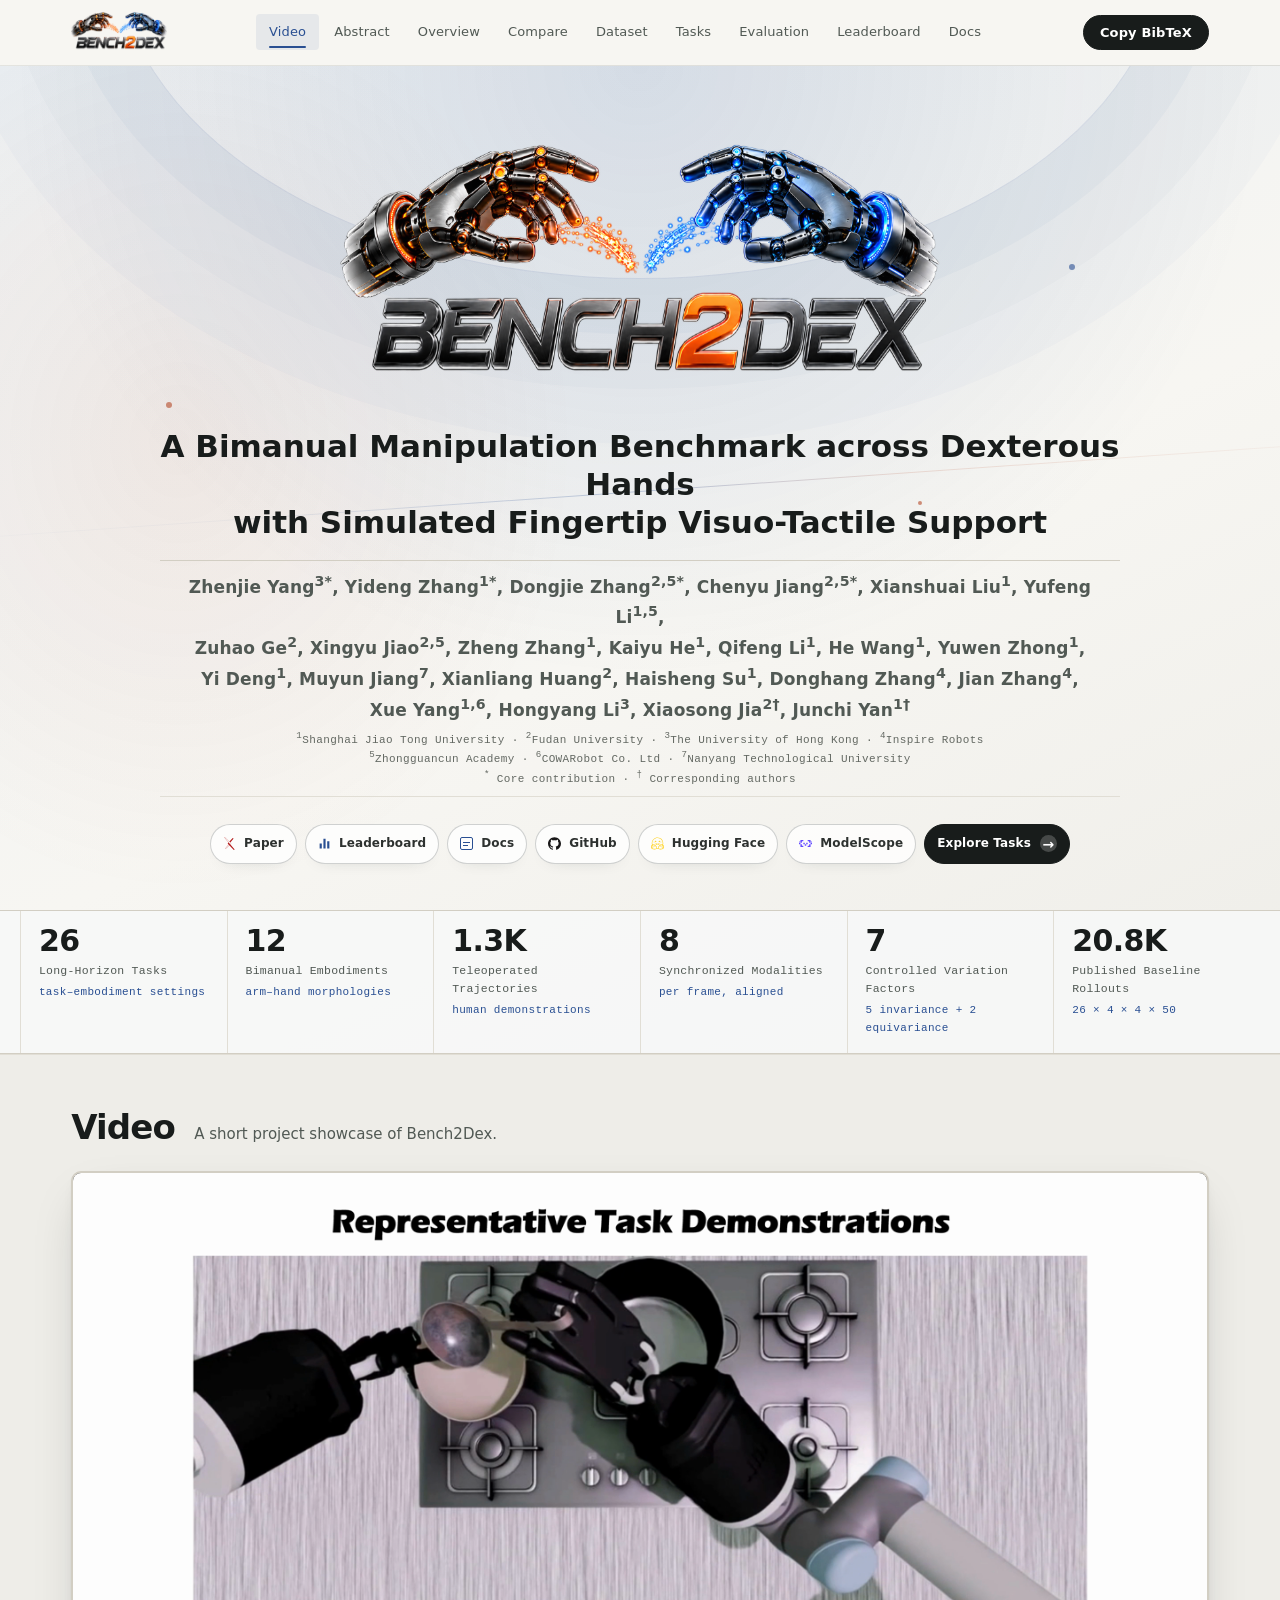
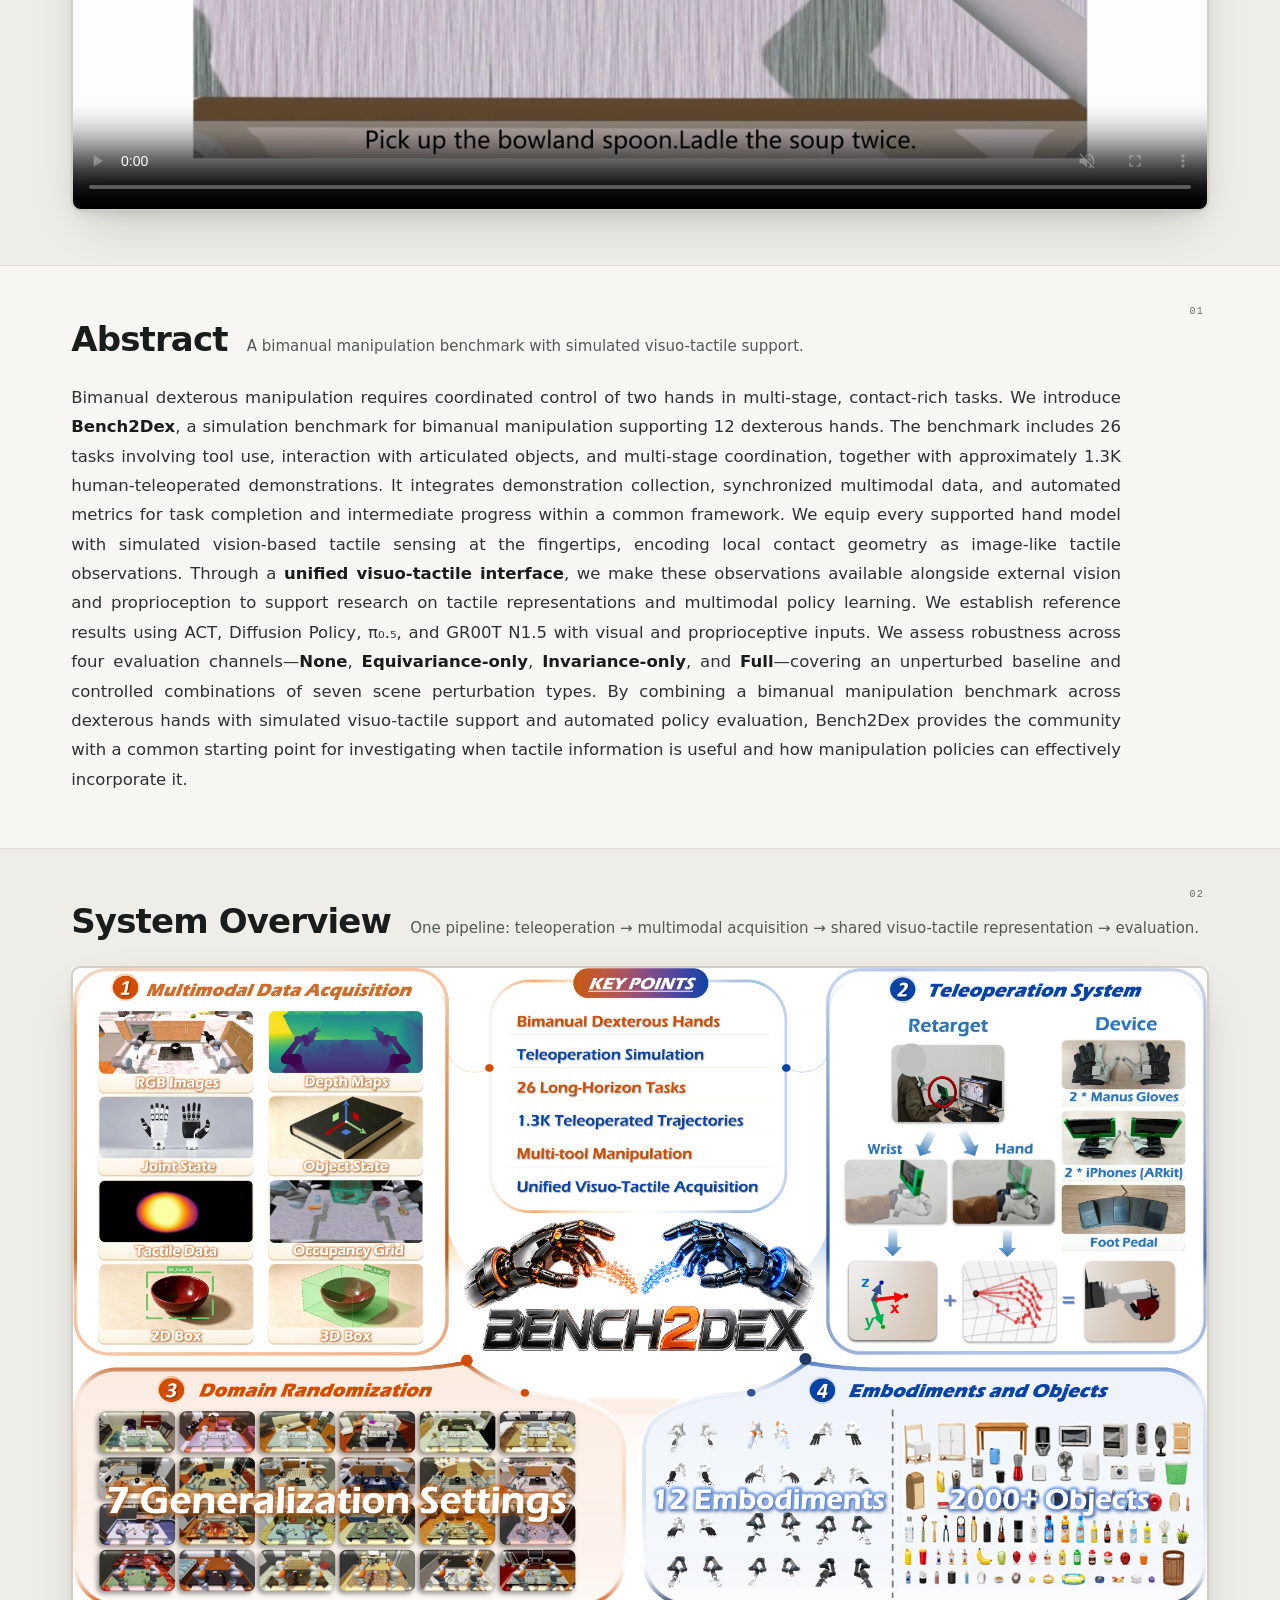
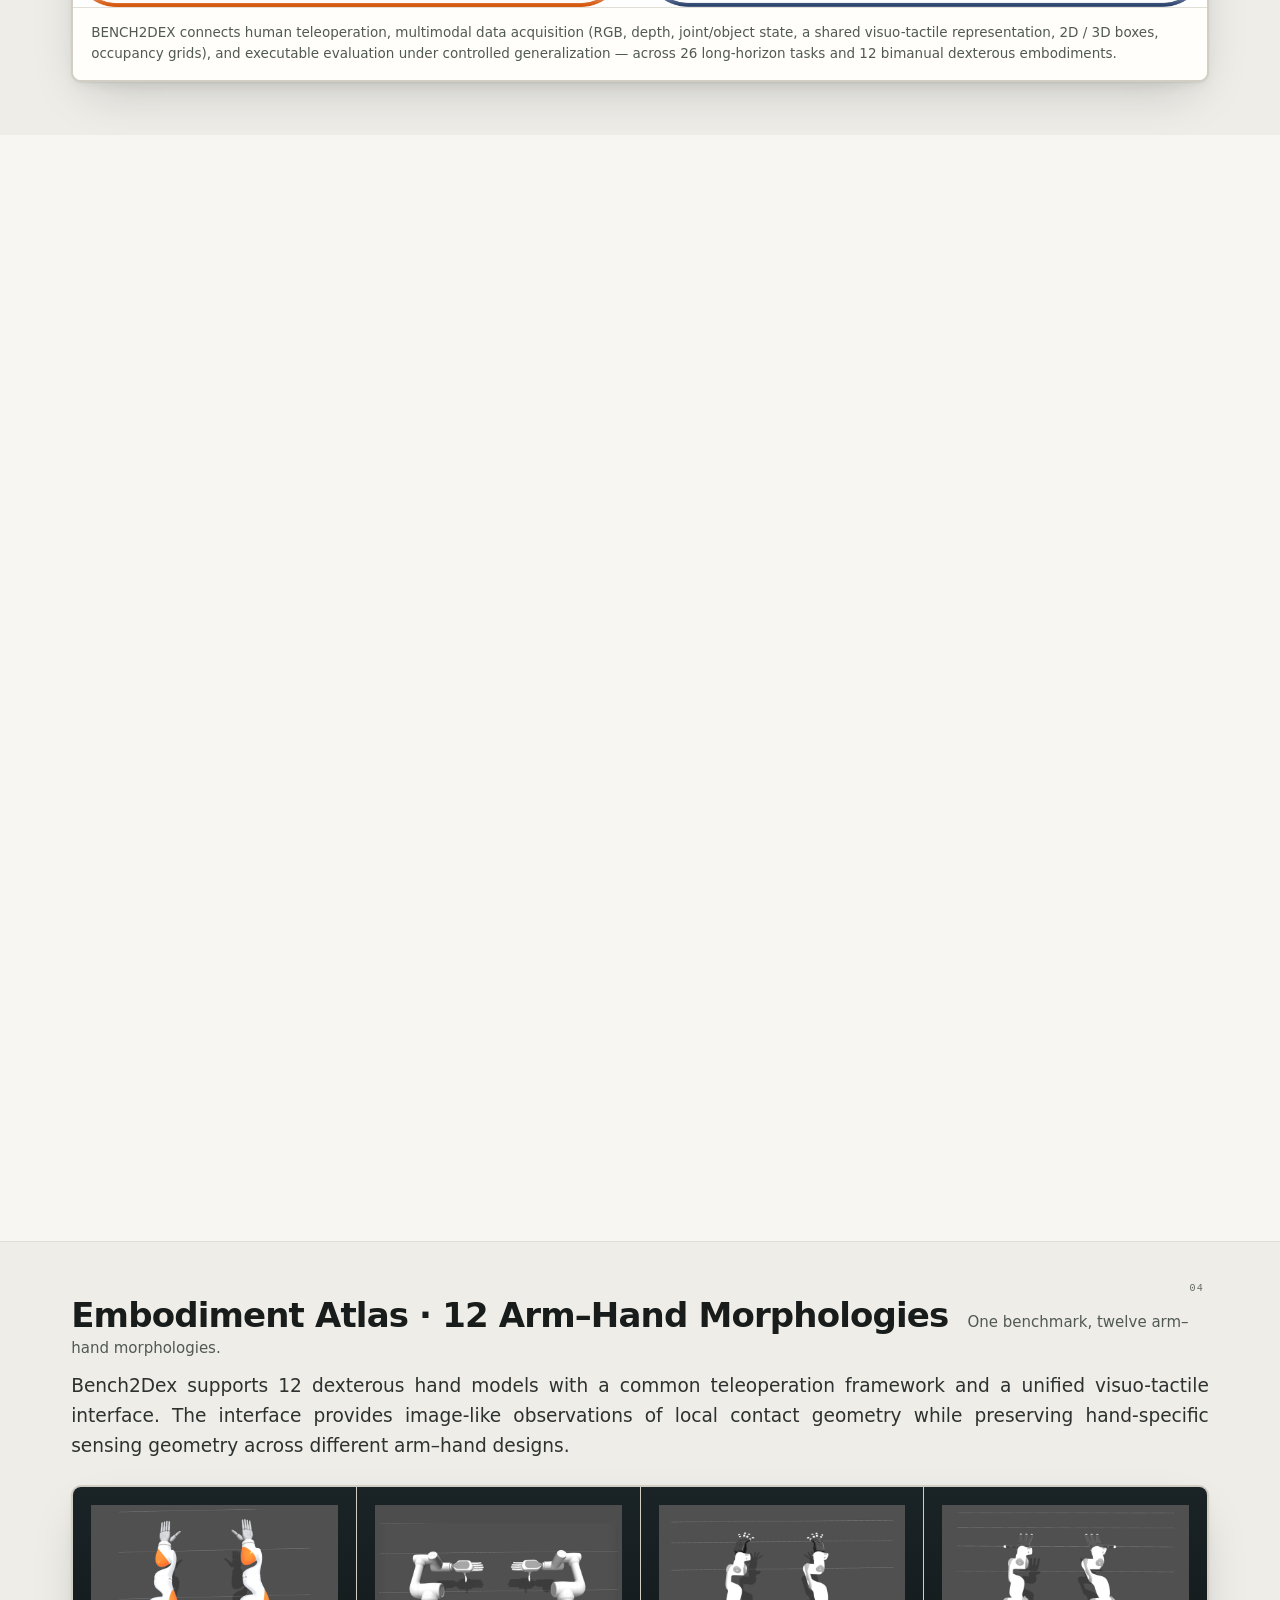
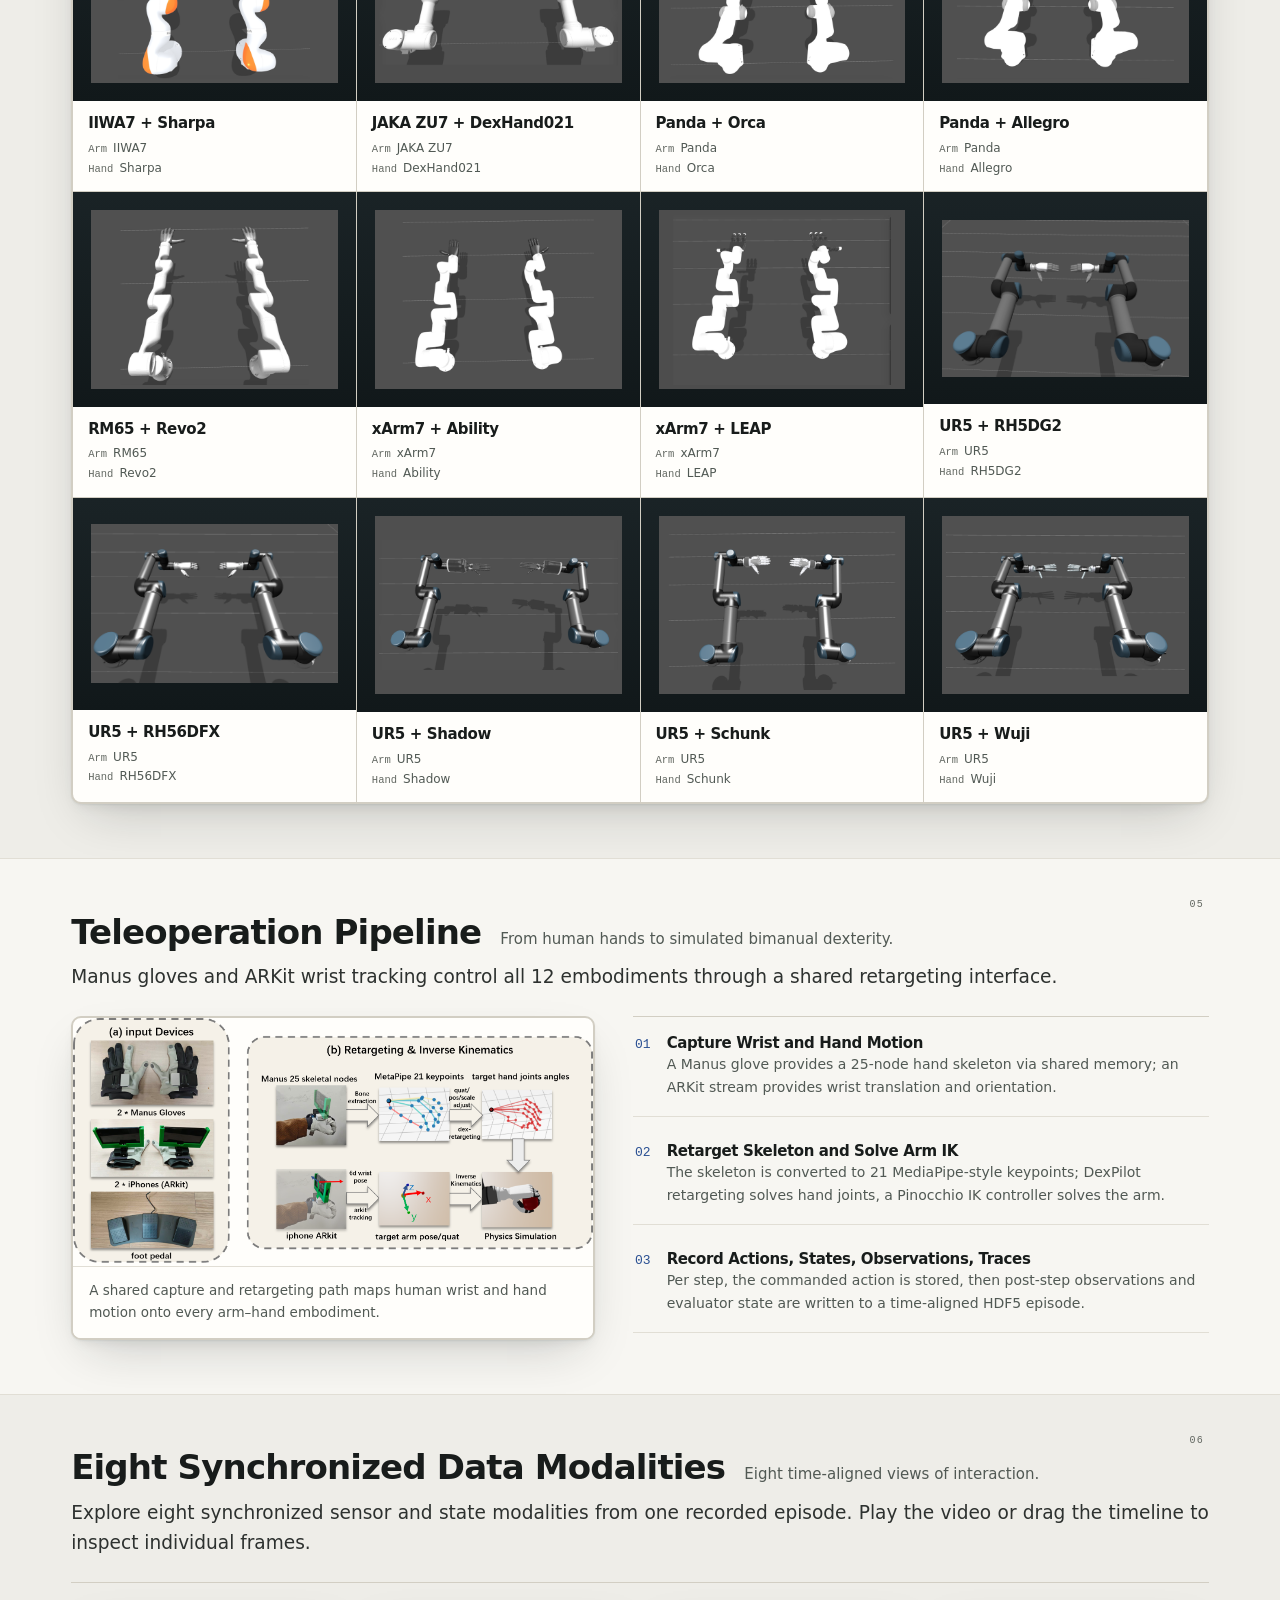
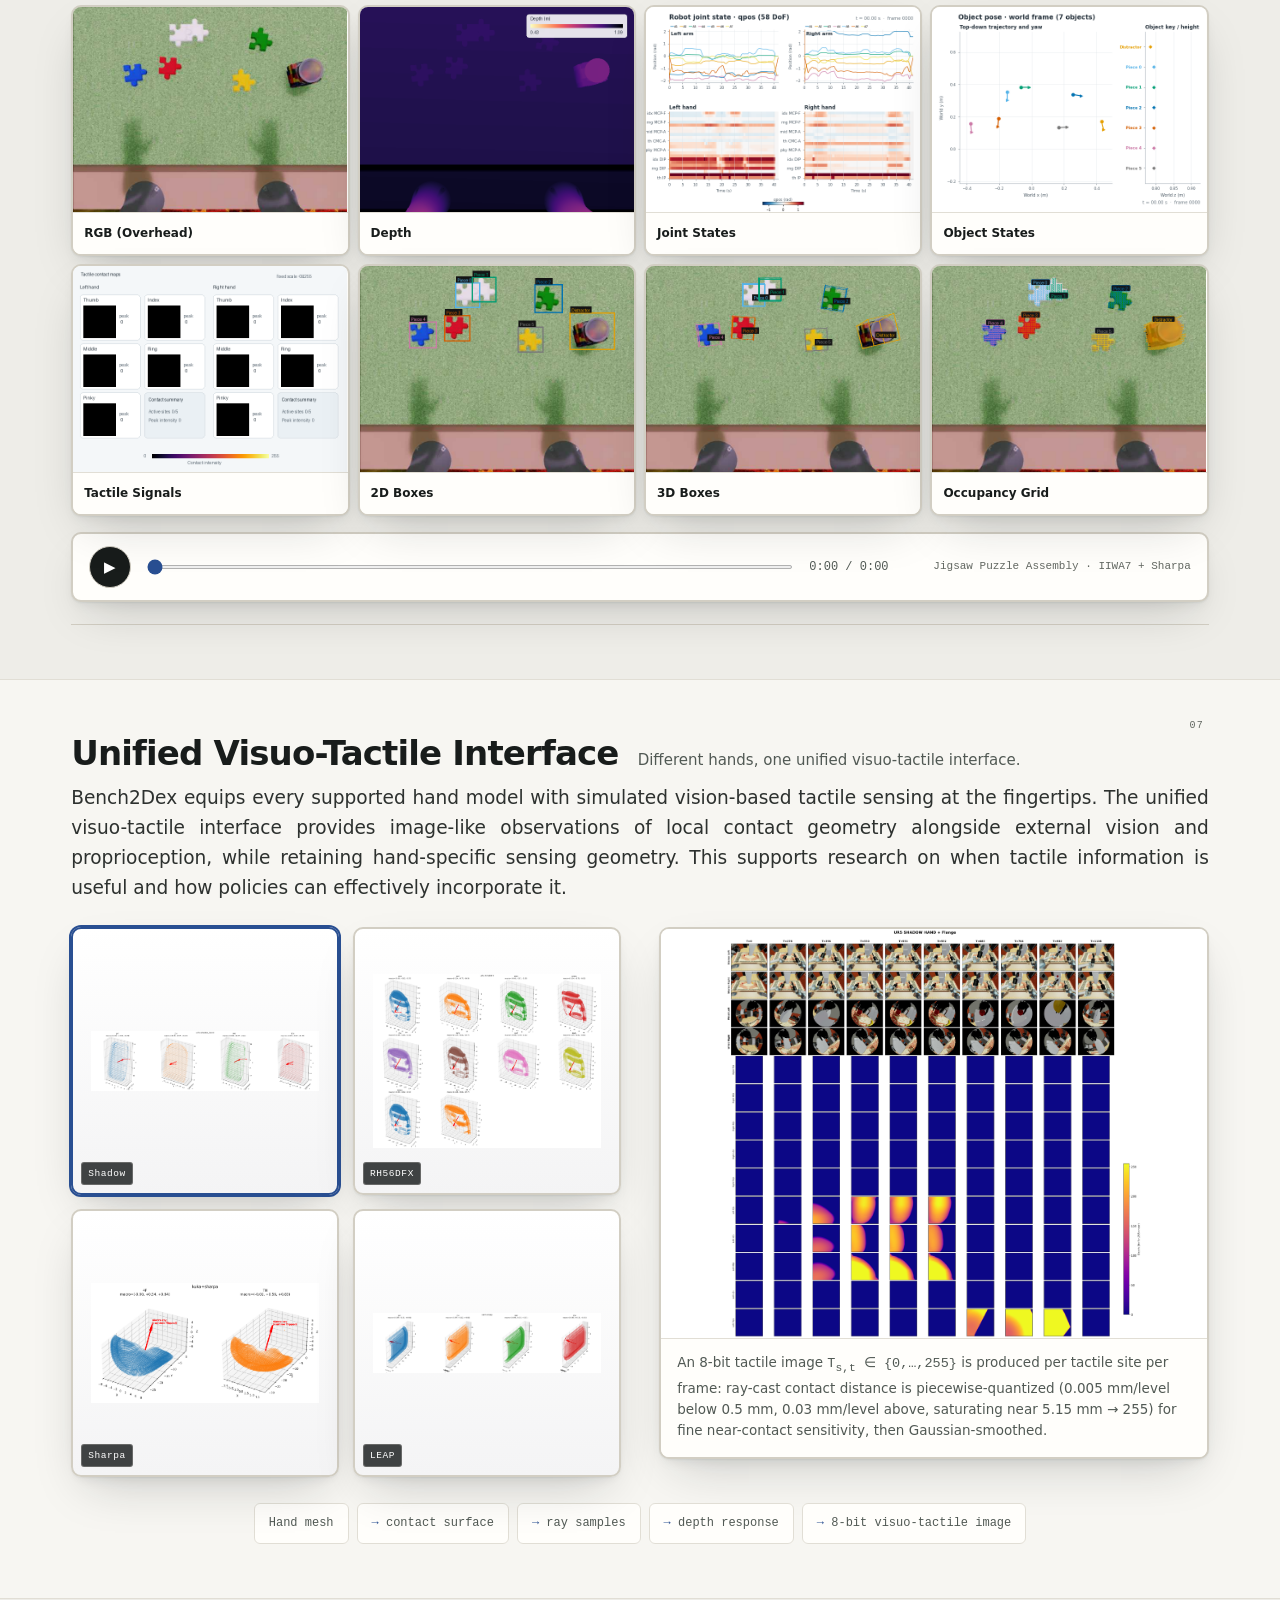
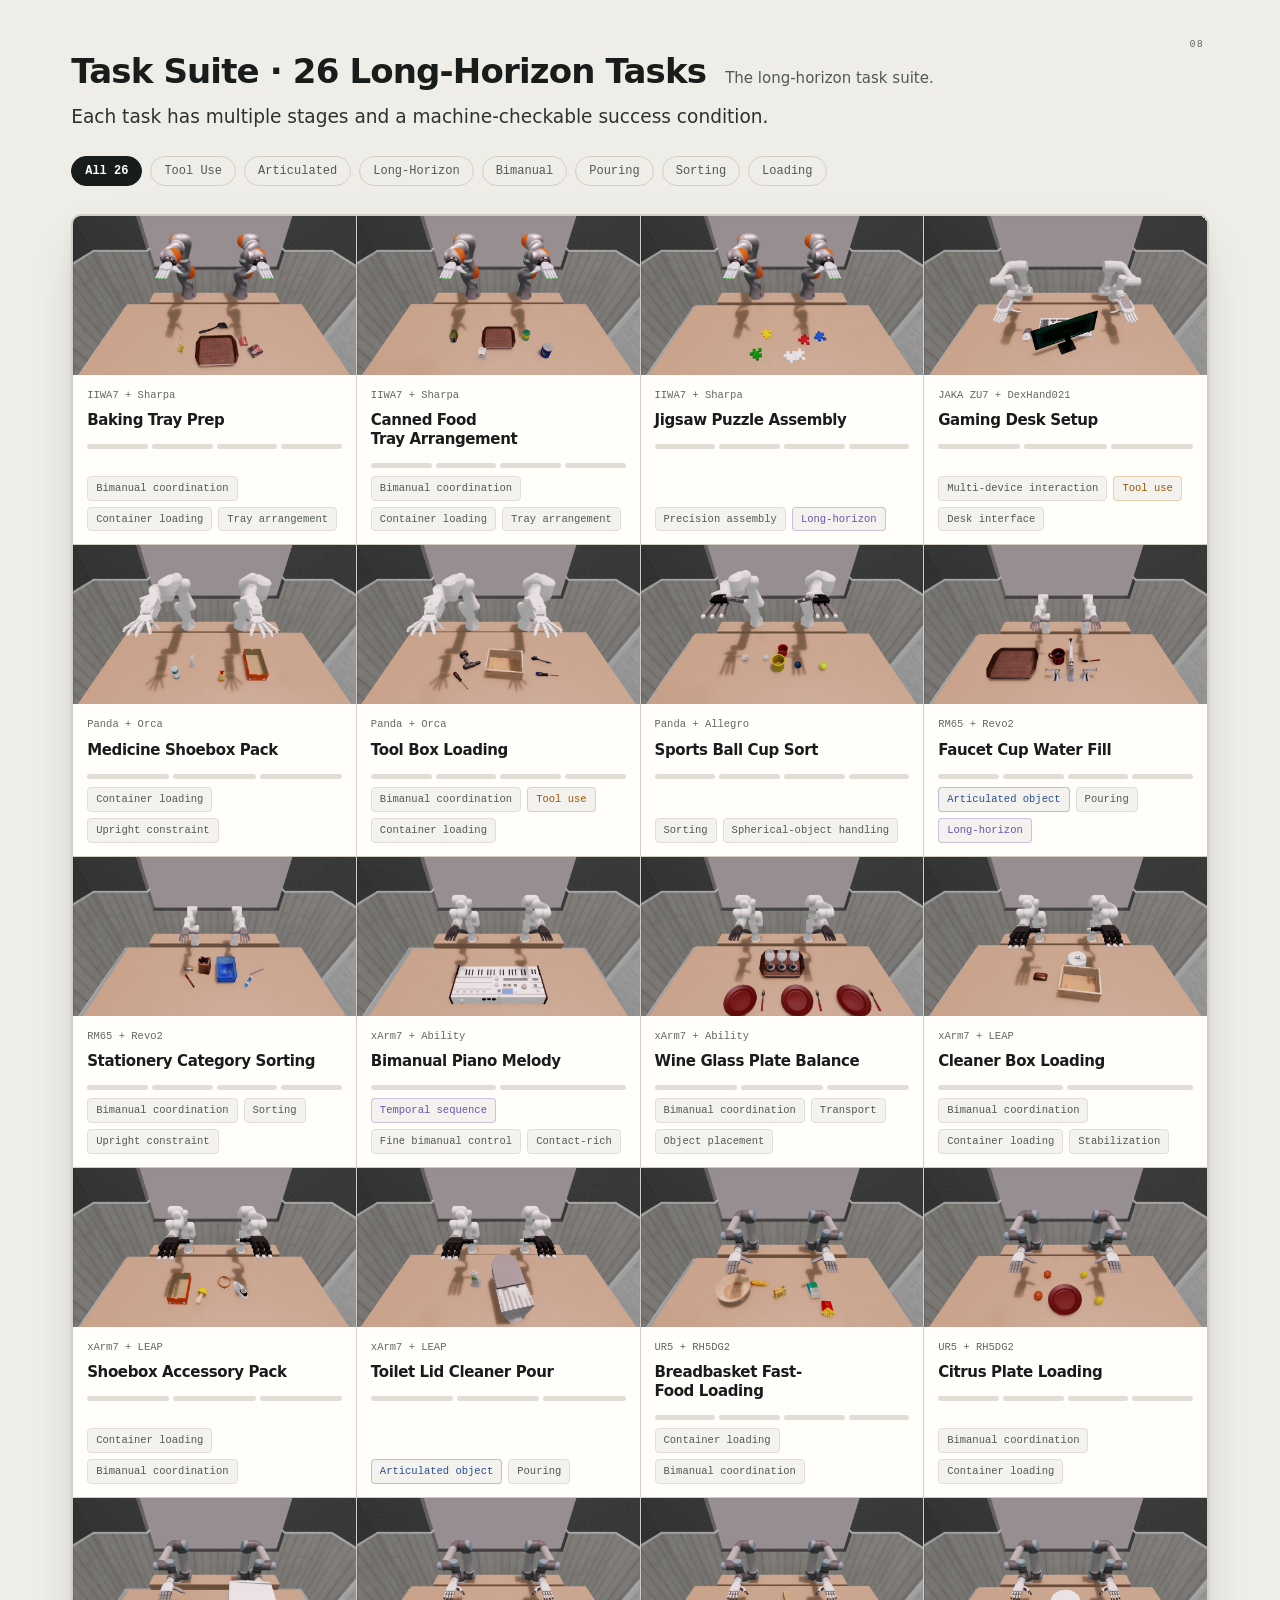
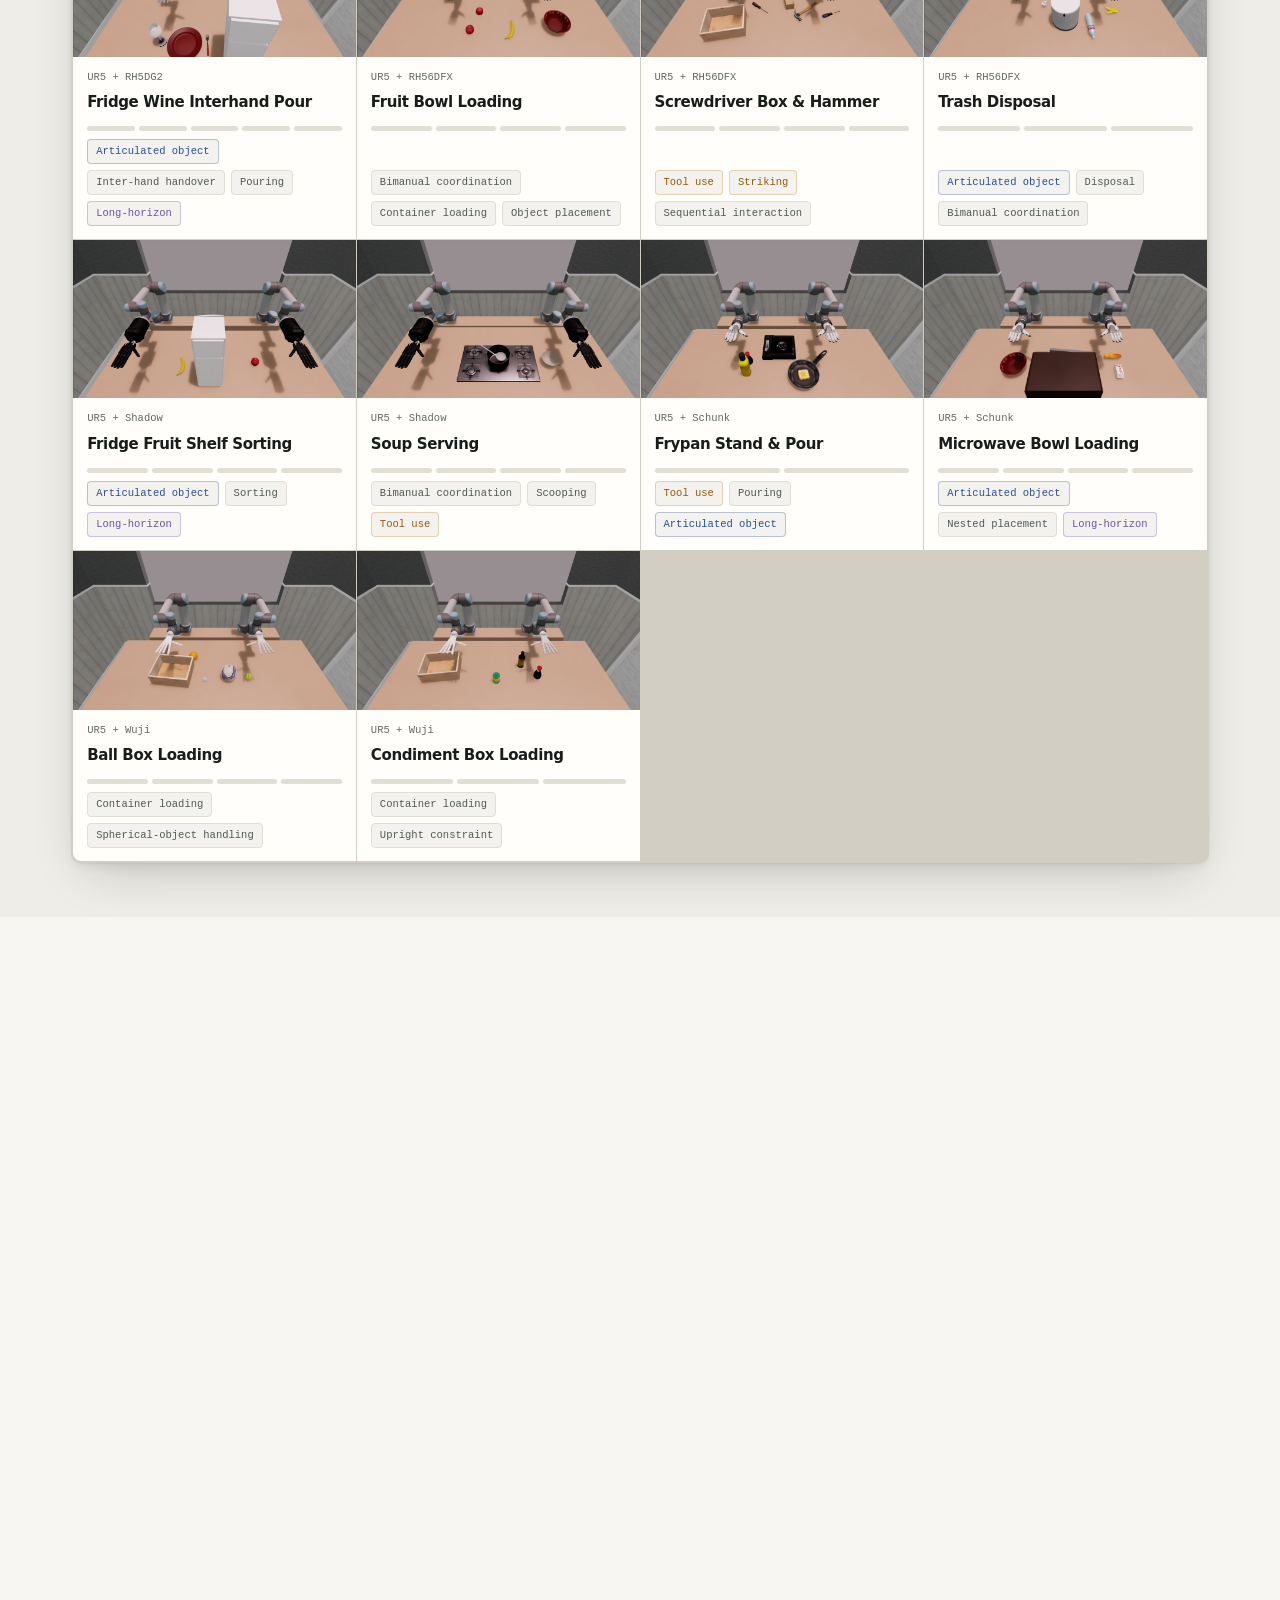
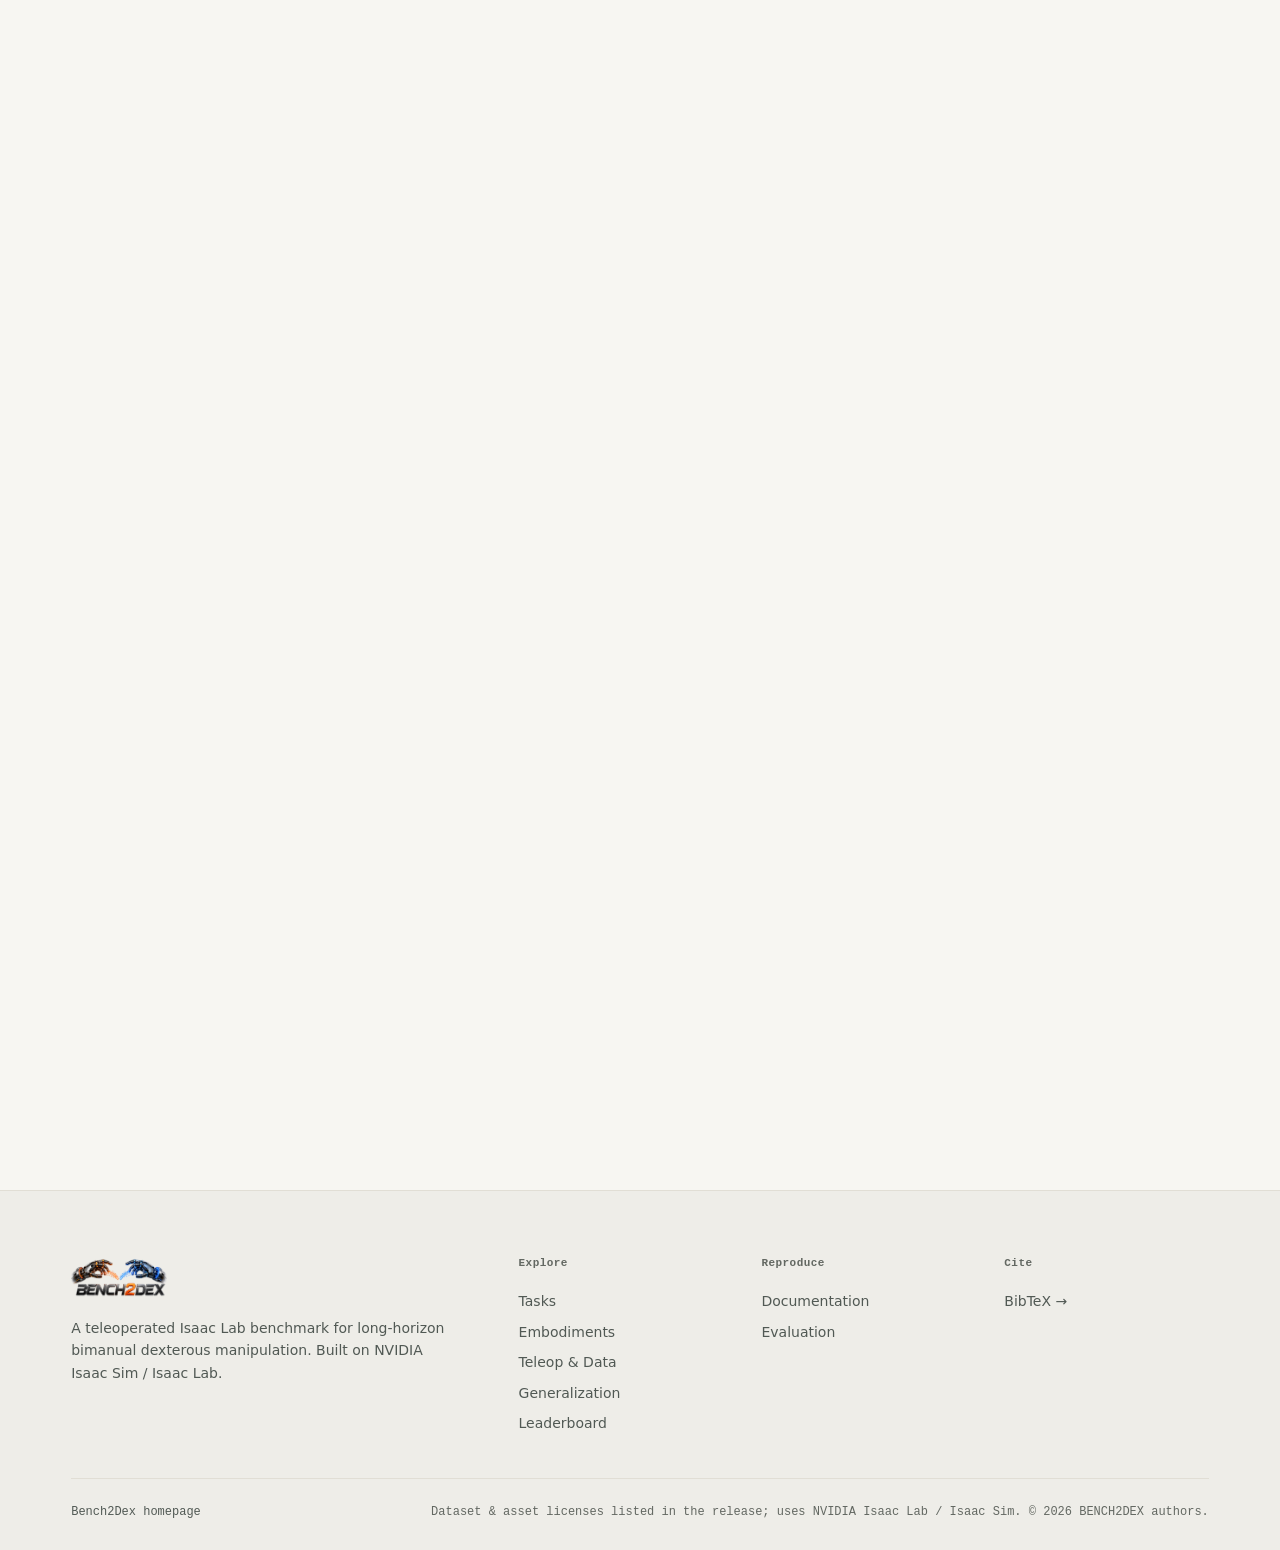
==== commit 846a4ab2: "feat(leaderboard): add GPT-6-Astra, tactile GR00T N1.5, GR00T N1.7, and Phoenix-MWA" ====
--- a/index.html
+++ b/index.html
@@ -18,6 +18,7 @@
 <link rel="icon" href="assets/img/favicon.png" type="image/png">
 <link rel="apple-touch-icon" href="assets/img/apple-touch-icon.png">
 <link rel="stylesheet" href="assets/css/style.css">
+<link rel="stylesheet" href="assets/css/leaderboard.css">
 </head>
 <body>
 
@@ -83,12 +84,11 @@
         <p class="hero-affiliation-slot"><sup>*</sup> Core contribution · <sup>†</sup> Corresponding authors</p>
       </div>
       <nav class="cta" aria-label="Project resources">
-        <a class="btn btn-resource" href="https://arxiv.org/abs/2609.15726" target="_blank" rel="noopener"><svg class="btn-mark mark-arxiv" viewBox="0 0 24 24" aria-hidden="true" focusable="false"><path d="M3.8423 0a1.0037 1.0037 0 0 0-.922.6078c-.1536.3687-.0438.6275.2938 1.1113l6.9185 8.3597-1.0223 1.1058a1.0393 1.0393 0 0 0 .003 1.4229l1.2292 1.3135-5.4391 6.4444c-.2803.299-.4538.823-.2971 1.1986a1.0253 1.0253 0 0 0 .9585.635.9133.9133 0 0 0 .6891-.3405l5.783-6.126 7.4902 8.0051a.8527.8527 0 0 0 .6835.2597.9575.9575 0 0 0 .8777-.6138c.1577-.377-.017-.7502-.306-1.1407l-7.0518-8.3418 1.0632-1.13a.9626.9626 0 0 0 .0089-1.3165L4.6336.4639s-.3733-.4535-.768-.463zm0 .272h.0166c.2179.0052.4874.2715.5644.3639l.005.006.0052.0055 10.169 10.9905a.6915.6915 0 0 1-.0072.945l-1.0666 1.133-1.4982-1.7724-8.5994-10.39c-.3286-.472-.352-.6183-.2592-.841a.7307.7307 0 0 1 .6704-.4401Zm14.341 1.5701a.877.877 0 0 0-.6554.2418l-5.6962 6.1584 1.6944 1.8319 5.3089-6.5138c.3251-.4335.479-.6603.3247-1.0292a1.1205 1.1205 0 0 0-.9763-.689zm-7.6557 12.2823 1.3186 1.4135-5.7864 6.1295a.6494.6494 0 0 1-.4959.26.7516.7516 0 0 1-.706-.4669c-.1119-.2682.0359-.6864.2442-.9083l.0051-.0055.0047-.0055z"/></svg>Paper</span>
+        <a class="btn btn-resource" href="https://arxiv.org/abs/2609.15726" target="_blank" rel="noopener"><svg class="btn-mark mark-arxiv" viewBox="0 0 24 24" aria-hidden="true" focusable="false"><path d="M3.8423 0a1.0037 1.0037 0 0 0-.922.6078c-.1536.3687-.0438.6275.2938 1.1113l6.9185 8.3597-1.0223 1.1058a1.0393 1.0393 0 0 0 .003 1.4229l1.2292 1.3135-5.4391 6.4444c-.2803.299-.4538.823-.2971 1.1986a1.0253 1.0253 0 0 0 .9585.635.9133.9133 0 0 0 .6891-.3405l5.783-6.126 7.4902 8.0051a.8527.8527 0 0 0 .6835.2597.9575.9575 0 0 0 .8777-.6138c.1577-.377-.017-.7502-.306-1.1407l-7.0518-8.3418 1.0632-1.13a.9626.9626 0 0 0 .0089-1.3165L4.6336.4639s-.3733-.4535-.768-.463zm0 .272h.0166c.2179.0052.4874.2715.5644.3639l.005.006.0052.0055 10.169 10.9905a.6915.6915 0 0 1-.0072.945l-1.0666 1.133-1.4982-1.7724-8.5994-10.39c-.3286-.472-.352-.6183-.2592-.841a.7307.7307 0 0 1 .6704-.4401Zm14.341 1.5701a.877.877 0 0 0-.6554.2418l-5.6962 6.1584 1.6944 1.8319 5.3089-6.5138c.3251-.4335.479-.6603.3247-1.0292a1.1205 1.1205 0 0 0-.9763-.689zm-7.6557 12.2823 1.3186 1.4135-5.7864 6.1295a.6494.6494 0 0 1-.4959.26.7516.7516 0 0 1-.706-.4669c-.1119-.2682.0359-.6864.2442-.9083l.0051-.0055.0047-.0055z"/></svg>Paper</a>
         <a class="btn btn-resource" href="leaderboard/index.html"><svg class="btn-mark" viewBox="0 0 24 24" aria-hidden="true" focusable="false"><path d="M3 12h4v9H3zm7-9h4v18h-4zm7 5h4v13h-4z"/></svg>Leaderboard</a>
         <a class="btn btn-resource" href="https://bench2dex.github.io/doc/" target="_blank" rel="noopener"><span class="btn-mark mark-doc" aria-hidden="true"></span>Docs</a>
         <a class="btn btn-resource" href="https://github.com/Bench2Dex/Bench2Dex" target="_blank" rel="noopener"><svg class="btn-mark mark-github" viewBox="0 0 24 24" aria-hidden="true" focusable="false"><path d="M12 .297c-6.63 0-12 5.373-12 12 0 5.303 3.438 9.8 8.205 11.385.6.113.82-.258.82-.577 0-.285-.01-1.04-.015-2.04-3.338.724-4.042-1.61-4.042-1.61C4.422 18.07 3.633 17.7 3.633 17.7c-1.087-.744.084-.729.084-.729 1.205.084 1.838 1.236 1.838 1.236 1.07 1.835 2.809 1.305 3.495.998.108-.776.417-1.305.76-1.605-2.665-.3-5.466-1.332-5.466-5.93 0-1.31.465-2.38 1.235-3.22-.135-.303-.54-1.523.105-3.176 0 0 1.005-.322 3.3 1.23.96-.267 1.98-.399 3-.405 1.02.006 2.04.138 3 .405 2.28-1.552 3.285-1.23 3.285-1.23.645 1.653.24 2.873.12 3.176.765.84 1.23 1.91 1.23 3.22 0 4.61-2.805 5.625-5.475 5.92.42.36.81 1.096.81 2.22 0 1.606-.015 2.896-.015 3.286 0 .315.21.69.825.57C20.565 22.092 24 17.592 24 12.297c0-6.627-5.373-12-12-12"/></svg>GitHub</a>
         <a class="btn btn-resource btn-huggingface" href="https://huggingface.co/Bench2Dex" target="_blank" rel="noopener"><svg class="btn-mark mark-hf" viewBox="0 0 24 24" aria-hidden="true" focusable="false"><path d="M1.4446 11.5059c0 1.1021.1673 2.1585.4847 3.1563-.0378-.0028-.0691-.0058-.1058-.0058-.4209 0-.8015.16-1.0704.4512-.3454.3737-.4984.8335-.4316 1.293a1.576 1.576 0 0 0 .2148.5978c-.2319.1864-.4018.4456-.4844.7578-.0646.2448-.131.7543.2149 1.2794a1.4552 1.4552 0 0 0-.0625.1055c-.208.3923-.2207.8372-.0371 1.25.2783.6258.9696 1.1175 2.3126 1.6467.8356.3292 1.5988.5411 1.6056.543 1.1046.2847 2.104.4277 2.969.4277 1.4173 0 2.4754-.3849 3.1525-1.1446 1.538.2651 2.791.1403 3.592.006.6773.7555 1.7332 1.1387 3.1467 1.1387.8649 0 1.8643-.143 2.969-.4278.0068-.0019.77-.2138 1.6056-.543 1.343-.5292 2.0343-1.0208 2.3126-1.6466.1836-.4129.171-.8577-.037-1.25a1.4685 1.4685 0 0 0-.0626-.1056c.346-.525.2795-1.0346.2149-1.2793-.0826-.3122-.2525-.5714-.4844-.7579.11-.1816.1831-.3788.2148-.5977.0669-.4595-.0862-.9193-.4316-1.293-.2688-.2913-.6495-.4513-1.0704-.4513-.0209 0-.0376.0008-.0588.0018.3162-.9966.4846-2.0518.4846-3.1523 0-5.807-4.7362-10.5144-10.5789-10.5144-5.8426 0-10.5788 4.7073-10.5788 10.5144Zm10.5788-9.4831c5.2727 0 9.5476 4.246 9.5476 9.483a9.4201 9.4201 0 0 1-.2696 2.2365c-.0039-.0047-.0079-.011-.0117-.0156-.274-.3255-.6679-.5059-1.1075-.5059-.352 0-.714.1155-1.0763.3438-.2403.1517-.5058.422-.7793.7598-.2534-.3492-.608-.5832-1.0137-.6465a1.5174 1.5174 0 0 0-.2344-.0176c-.9263 0-1.4828.7993-1.6935 1.5177-.1046.2426-.6065 1.3482-1.3614 2.0978-1.1681 1.1601-1.4458 2.3534-.8396 3.6382-.843.1029-1.5836.0927-2.365-.006.5906-1.212.3626-2.4388-.8426-3.6322-.755-.7496-1.2568-1.8552-1.3614-2.0978-.2107-.7184-.7673-1.5177-1.6935-1.5177-.078 0-.1568.0054-.2344.0176-.4057.0633-.7604.2973-1.0137.6465-.2735-.3379-.539-.6081-.7794-.7598-.3622-.2283-.7243-.3438-1.0762-.3438-.4266 0-.8094.171-1.0821.4786a9.4208 9.4208 0 0 1-.2598-2.1936c0-5.237 4.2749-9.483 9.5475-9.483zM8.6443 7.0036c-.4838.0043-.9503.2667-1.1934.7227-.3536.6633-.1006 1.4873.5645 1.84.351.1862.4883-.5261.836-.6485.3107-.1095.841.399 1.0078.086.3536-.6634.1025-1.4874-.5625-1.84a1.3659 1.3659 0 0 0-.6524-.1602Zm6.8403 0c-.2199-.002-.4426.05-.6504.1602-.665.3526-.9181 1.1766-.5645 1.84.1669.313.6971-.1955 1.0079-.086.3476.1224.4867.8347.838.6485.6649-.3527.916-1.1767.5624-1.84-.243-.456-.7096-.7184-1.1934-.7227Zm-9.7565 1.418a.8768.8768 0 0 0-.877.877c0 .4846.3925.877.877.877a.8768.8768 0 0 0 .877-.877.8768.8768 0 0 0-.877-.877zm12.6434 0c-.4845 0-.879.3925-.879.877 0 .4846.3945.877.879.877a.8768.8768 0 0 0 .877-.877.8768.8768 0 0 0-.877-.877zM8.7927 11.459c-.179-.003-.2793.1107-.2793.416 0 .8097.3874 2.125 1.4279 2.924.207-.7123 1.3453-1.2832 1.5079-1.2012.2315.1167.2191.4417.6074.7266.3884-.285.374-.6098.6056-.7266.1627-.082 1.3009.4889 1.5079 1.2012 1.0404-.799 1.4278-2.1144 1.4278-2.924 0-1.2212-1.583.6402-3.5413.6485-1.4686-.0061-2.7266-1.0558-3.2639-1.0645zM4.312 14.4768c.5792.365 1.6964 2.2751 2.1056 3.0177.1371.2488.371.3536.582.3536.4188 0 .7465-.4138.0391-.9395-1.0636-.791-.6914-2.0846-.1836-2.1642a.4302.4302 0 0 1 .0664-.004c.4616 0 .666.7892.666.7892s.5959 1.4898 1.6213 2.508c.942.9356 1.062 1.703.4961 2.6661-.0164-.004-.0159.0236-.1484.2149-.1853.2673-.4322.4688-.7188.6152-.5062.2269-1.1397.2696-1.7833.2696-1.037 0-2.1017-.1824-2.6975-.336-.0293-.0075-3.6505-.9567-3.1916-1.8224.0771-.1454.2033-.2031.3633-.2031.6463 0 1.823.9551 2.3283.9551.113 0 .196-.0865.2285-.2031.2249-.8045-3.2787-1.0522-2.9846-2.1642.0519-.1967.193-.2757.3907-.2754.854 0 2.7704 1.4923 3.172 1.4923.0307 0 .0525-.0085.0645-.0274.2012-.3227.1096-.5865-1.3087-1.4395-1.4182-.8533-2.4315-1.329-1.8653-1.9416.0651-.0707.1574-.1015.2695-.1015.8611.0002 2.8948 1.84 2.8948 1.84s.5487.5683.8809.5683c.0762 0 .1416-.0315.1855-.1054.2355-.3946-2.1858-2.2183-2.3224-2.971-.0926-.51.0641-.7676.3555-.7676-.0006.008.1701-.0285.4942.1759zm16.2257.5918c-.1366.7526-2.5579 2.5764-2.3224 2.9709.044.074.1092.1055.1855.1055.3321 0 .881-.5684.881-.5684s2.0336-1.8397 2.8947-1.84c.1121 0 .2044.0308.2695.1016.5662.6125-.447 1.0882-1.8653 1.9415-1.4183.853-1.51 1.1168-1.3087 1.4396.012.0188.0337.0273.0644.0273.4016 0 2.3181-1.4923 3.1721-1.4923.1977-.0002.3388.0787.3907.2754.294 1.112-3.2095 1.3597-2.9846 2.1642.0325.1166.1156.2032.2285.2032.5054 0 1.682-.9552 2.3283-.9552.16 0 .2862.0577.3633.2032.459.8656-3.1623 1.8149-3.1916 1.8224-.5958.1535-1.6605.336-2.6975.336-.6351 0-1.261-.0409-1.7638-.2599-.2949-.1472-.5488-.3516-.7383-.625-.0411-.0682-.1026-.1476-.1426-.205-.5726-.9679-.455-1.7371.4903-2.676 1.0254-1.0182 1.6212-2.508 1.6212-2.508s.2044-.7891.666-.7891a.4318.4318 0 0 1 .0665.0039c.5078.0796.88 1.3732-.1836 2.1642-.7074.5257-.3797.9395.039.9395.211 0 .445-.1047.5821-.3535.4092-.7426 1.5264-2.6527 2.1056-3.0178.5588-.3524.99-.1816.8497.5918z"/></svg>Hugging Face</a>
-        <!-- <span class="btn btn-resource is-unavailable" aria-disabled="true" title="URL to be confirmed"><svg class="btn-mark mark-ms" viewBox="0 0 24 24" aria-hidden="true" focusable="false"><path d="M2.667 5.333V8H0v5.333h2.667v-2.666H.5V8.5h2.166v2.166h2.666V8H8V5.333Zm0 8v5.334H8V16H5.333v-2.667Zm13.333-8V8h2.667v2.667h2.666V8.5H23.5v2.166h-2.166v2.666H24V8h-2.667V5.333Zm5.333 8h-2.666V16H16v2.667h5.333zM8 10.667v2.666h2.667v-2.666zm2.667 2.666V16h2.666v-2.667zm2.666 0H16v-2.666h-2.667z"/></svg>ModelScope</span> -->
         <a class="btn btn-resource btn-modelscope" href="https://modelscope.cn/organization/Bench2Dex" target="_blank" rel="noopener"><svg class="btn-mark mark-ms" viewBox="0 0 24 24" aria-hidden="true" focusable="false"><path d="M2.667 5.333V8H0v5.333h2.667v-2.666H.5V8.5h2.166v2.166h2.666V8H8V5.333Zm0 8v5.334H8V16H5.333v-2.667Zm13.333-8V8h2.667v2.667h2.666V8.5H23.5v2.166h-2.166v2.666H24V8h-2.667V5.333Zm5.333 8h-2.666V16H16v2.667h5.333zM8 10.667v2.666h2.667v-2.666zm2.667 2.666V16h2.666v-2.667zm2.666 0H16v-2.666h-2.667z"/></svg>ModelScope</a>
         <a class="btn btn-primary" href="#tasks">Explore Tasks <span class="btn-arrow" aria-hidden="true">→</span></a>
       </nav>
@@ -121,7 +121,7 @@
       <p class="eyebrow">Abstract</p>
       <h2>A bimanual manipulation benchmark with simulated visuo-tactile support.</h2>
     </div>
-    <p class="abstract-text">Bimanual dexterous manipulation requires coordinated control of two hands in multi-stage, contact-rich tasks. We introduce <b>Bench2Dex</b>, a simulation benchmark for bimanual manipulation supporting 12 dexterous hands. The benchmark includes 26 tasks involving tool use, interaction with articulated objects, and multi-stage coordination, together with approximately 1.3K human-teleoperated demonstrations. It integrates demonstration collection, synchronized multimodal data, and automated metrics for task completion and intermediate progress within a common framework. <em>Taking a deliberate step beyond vision-only sensing</em>, we equip every supported hand model with simulated vision-based tactile sensing at the fingertips, encoding local contact geometry as image-like tactile observations. Through a <b>unified visuo-tactile interface</b>, we make these observations available alongside external vision and proprioception to support research on tactile representations and multimodal policy learning. We establish reference results using ACT, Diffusion Policy, π₀.₅, and GR00T N1.5 with visual and proprioceptive inputs. We assess robustness across four evaluation channels—<b>None</b>, <b>Equivariance-only</b>, <b>Invariance-only</b>, and <b>Full</b>—covering an unperturbed baseline and controlled combinations of seven scene perturbation types. By combining a bimanual manipulation benchmark across dexterous hands with simulated visuo-tactile support and automated policy evaluation, Bench2Dex provides the community with a common starting point for investigating when tactile information is useful and how manipulation policies can effectively incorporate it.</p>
+    <p class="abstract-text">Bimanual dexterous manipulation requires coordinated control of two hands in multi-stage, contact-rich tasks. We introduce <b>Bench2Dex</b>, a simulation benchmark for bimanual manipulation supporting 12 dexterous hands. The benchmark includes 26 tasks involving tool use, interaction with articulated objects, and multi-stage coordination, together with approximately 1.3K human-teleoperated demonstrations. It integrates demonstration collection, synchronized multimodal data, and automated metrics for task completion and intermediate progress within a common framework. We equip every supported hand model with simulated vision-based tactile sensing at the fingertips, encoding local contact geometry as image-like tactile observations. Through a <b>unified visuo-tactile interface</b>, we make these observations available alongside external vision and proprioception to support research on tactile representations and multimodal policy learning. We establish reference results using ACT, Diffusion Policy, π₀.₅, and GR00T N1.5 with visual and proprioceptive inputs. We assess robustness across four evaluation channels—<b>None</b>, <b>Equivariance-only</b>, <b>Invariance-only</b>, and <b>Full</b>—covering an unperturbed baseline and controlled combinations of seven scene perturbation types. By combining a bimanual manipulation benchmark across dexterous hands with simulated visuo-tactile support and automated policy evaluation, Bench2Dex provides the community with a common starting point for investigating when tactile information is useful and how manipulation policies can effectively incorporate it.</p>
   </div>
 </section>
 
@@ -183,7 +183,6 @@
       </table>
       </div>
       <p id="dexverse-note" class="evidence-caption"><em>Note.</em> <sup>∗</sup> Statistics based on publicly available data.</p>
-      <p class="evidence-caption">In this comparison, Bench2Dex jointly supports diverse bimanual dexterous embodiments, teleoperated demonstration collection, vision-based tactile sensing, tool/device use, and articulated-object interaction. The matrix reproduces the paper’s benchmark-comparison table.</p>
     </div>
   </div>
 </section>
@@ -206,7 +205,7 @@
     <div class="section-head">
       <p class="eyebrow">Teleoperation Pipeline</p>
       <h2>From human hands to simulated bimanual dexterity.</h2>
-      <p class="lead">A Manus glove and ARKit wrist stream drive every embodiment through the same retargeting interface, so the 12 hands are controlled by one protocol. The commanded action is recorded before the next simulation step; the resulting post-step observations and evaluator state are retained in a time-aligned unified HDF5 episode.</p>
+      <p class="lead">Manus gloves and ARKit wrist tracking control all 12 embodiments through a shared retargeting interface.</p>
     </div>
     <div class="teleop-split">
       <figure class="ph evidence-figure">
@@ -230,7 +229,7 @@
     <div class="section-head">
       <p class="eyebrow">Eight Synchronized Data Modalities</p>
       <h2>Eight time-aligned views of interaction.</h2>
-      <p class="lead">One episode, time-aligned visual, geometric, proprioceptive, and visuo-tactile observations. The commanded action precedes the next simulation step, and the resulting post-step observations are retained with evaluator state in one HDF5 episode. Press play to watch all eight views in sync; drag the timeline to scrub.</p>
+      <p class="lead">Explore eight synchronized sensor and state modalities from one recorded episode. Play the video or drag the timeline to inspect individual frames.</p>
     </div>
     <div class="modalplayer" data-modalplayer data-manifest="assets/video/modal/manifest.json">
       <div class="modal-grid"></div>
@@ -273,7 +272,7 @@
     <div class="section-head">
       <p class="eyebrow">Task Suite · 26 Long-Horizon Tasks</p>
       <h2>The long-horizon task suite.</h2>
-      <p class="lead">Each task is multi-stage, executable, and anchored to an executable terminal predicate.</p>
+      <p class="lead">Each task has multiple stages and a machine-checkable success condition.</p>
     </div>
     <div class="task-rail" id="task-filters" role="tablist" aria-label="Task filter"></div>
     <div class="task-grid" id="all-tasks"></div>
@@ -347,16 +346,18 @@
 <section class="section evidence-band evidence-band--results" id="results" data-section-index="11">
   <div class="container">
     <div class="section-head">
-      <p class="eyebrow">Results · 26,000 Evaluation Rollouts</p>
+      <p class="eyebrow">Results</p>
       <h2>Policy Leaderboard</h2>
-      <p class="lead">The paper evaluates four visual–proprioceptive baselines across 26 tasks and four channels. π₀.₅ achieves the highest mean stable success rate (27.4%) and leads under the Full shift (26.2%). GR00T N1.5 leads in matched scenes (38.0%) and mean latched stage completion (45.2%). Explore the leaderboard for detailed policy comparisons and complete results.</p>
-    </div>
-
-    <div class="paper-summary">
-      <div class="results-view-heading"><h3>Paper Baselines</h3><a class="btn btn-primary" href="leaderboard/index.html">Explore Leaderboard →</a></div>
-      <div class="explorer-table-wrap" tabindex="0" role="region" aria-label="Paper Baselines"><table class="policy-table overview-table" id="lb-table"></table></div>
-      <p class="results-caption">Four visual–proprioceptive baselines and a tactile GR00T variant. SR and LSCR are percentages; Eff. is success-conditioned efficiency. NR denotes results not reported. Gold outlines mark the best reported values. Explore the leaderboard for task details, evaluation coverage, and complete downloads.</p>
-      <p class="results-caption"><b>Tactile comparison.</b> GR00T N1.5 with tactile input achieves 25.5% mean SR versus 24.9% without tactile input: 14 tasks improve, 10 decline, and 2 tie. <a href="leaderboard/index.html#per-task-scores">Compare both variants across all 26 tasks →</a></p>
+      <p class="lead">Compare reported policy evaluations across 26 tasks. Explore the leaderboard for per-task and channel results.</p>
+    </div>
+
+    <div class="paper-summary board-section">
+      <div class="section-toolbar"><div><h2>Overall Performance</h2><p id="home-ranking-label" class="board-scope"></p></div><div class="section-actions"><a class="btn btn-primary" href="leaderboard/index.html">Explore Leaderboard →</a></div></div>
+      <div class="table-guide"><span>Click a column heading to rank policies</span><span>Headers and names stay fixed while scrolling</span></div>
+      <div class="results-key table-key"><span><strong class="best-value">Best SR / LSCR / Eff.</strong> Across all eligible policies, including ties</span><span class="heat-key">Darker = higher <span>0%</span><span class="heat-swatch"></span><span>100%</span></span></div>
+      <div class="explorer-table-wrap" tabindex="0" role="region" aria-label="Policy Leaderboard"><table class="policy-table ranking-table" id="lb-table"></table></div>
+      <div class="section-footer"><span id="home-ranking-count"></span></div>
+      <p class="results-caption" id="home-ranking-caption"></p>
     </div>
   </div>
 </section>
@@ -422,6 +423,7 @@
 
 <script src="assets/js/data.js"></script>
 <script src="assets/js/results-model.js"></script>
+<script src="assets/js/overall-table.js"></script>
 <script type="application/json" id="modal-manifest">{"fps": 20, "duration_s": 41.65, "frame_count": 833, "video_dir": "assets/video/modal", "asset_revision": "20260822-semantic-depth-v3", "modalities": ["rgb", "depth", "joint", "object", "tactile", "box2d", "box3d", "occ"], "labels": {"rgb": "RGB (Overhead)", "depth": "Depth", "joint": "Joint States", "object": "Object States", "tactile": "Tactile Signals", "box2d": "2D Boxes", "box3d": "3D Boxes", "occ": "Occupancy Grid", "occ_table": "Occupancy Grid + Table"}}</script>
 <script src="assets/js/app.js"></script>
 <script src="assets/js/citation.js"></script>
--- a/assets/css/style.css
+++ b/assets/css/style.css
@@ -1045,7 +1045,7 @@
 .results-view-heading .heat-key,#across-heat-key{font-size:12px; color:var(--text-dim); display:flex; align-items:center; gap:7px;}
 .explorer-table-wrap{max-width:100%; overflow:auto; border:1px solid var(--line); border-radius:6px; isolation:isolate;}
 .policy-table{border-collapse:separate; border-spacing:0; width:100%; font-size:14px; line-height:1.5; font-variant-numeric:tabular-nums;}
-.policy-table th,.policy-table td{padding:12px 16px; text-align:right; border-bottom:1px solid var(--line);}
+.policy-table th,.policy-table td{padding:12px 16px; text-align:center; border-bottom:1px solid var(--line);}
 .policy-table thead th{background:var(--paper); font-size:12px; color:var(--text-dim); font-weight:600; white-space:nowrap;}
 .policy-table th:first-child{text-align:left;}
 .policy-table thead th button{padding:0; border:0; background:transparent; font-size:12px; font-weight:600; white-space:nowrap;}
@@ -1147,8 +1147,6 @@
   .full-results > summary span{display:block; margin:4px 0 0 16px;}
 }
 
-/* Homepage paper snapshot stays compact; the live board has its own page. */
-.paper-summary{background:var(--surface); border:1px solid var(--line); border-radius:10px; padding:24px;}
-.paper-summary .policy-table th:first-child{width:40%;}
-.paper-summary .results-caption{margin-top:14px;}
-@media(max-width:600px){.paper-summary{padding:16px 10px;}.paper-summary .policy-table{font-size:12px;}.paper-summary .policy-table th,.paper-summary .policy-table td{padding:12px 8px;}}
+/* The homepage uses the same Overall Performance card as the full leaderboard. */
+.paper-summary{padding:0;}
+.paper-summary .section-toolbar .btn{font-size:11px;padding:8px 12px;white-space:nowrap;}
--- a/assets/css/leaderboard.css
+++ b/assets/css/leaderboard.css
@@ -0,0 +1,228 @@
+/* Sequential leaderboard sections, with independent controls and shared styling. */
+.board-container{width:min(1180px,calc(100% - 64px));margin-inline:auto;}
+.leaderboard-root{--board-nav-offset:86px;scroll-padding-top:var(--board-nav-offset);}
+.leaderboard-page{background:linear-gradient(180deg,#edf2f8 0, var(--paper) 470px);}
+.board-nav{position:sticky;top:0;z-index:20;background:rgba(250,250,248,.94);border-bottom:1px solid var(--line);backdrop-filter:blur(14px);}
+.board-nav .board-container{display:flex;align-items:center;justify-content:space-between;min-height:66px;gap:20px;}
+.board-identity{display:flex;align-items:center;gap:18px;white-space:nowrap;}
+.board-brand{display:flex;align-items:center;color:var(--text);}
+.board-brand img{width:94px;height:47px;object-fit:contain;}
+.board-breadcrumb{display:flex;align-items:center;gap:12px;padding-left:18px;border-left:1px solid var(--line-strong);font-size:12px;}
+.board-breadcrumb a{color:var(--text-dim);}
+.board-breadcrumb a:hover{color:var(--cyan);}
+.board-breadcrumb > [aria-hidden]{color:var(--text-faint);}
+.board-breadcrumb [aria-current]{color:var(--text);font-weight:600;}
+.board-nav-tools{display:flex;align-items:center;gap:16px;margin-left:auto;}
+.board-section-nav{display:flex;align-items:center;gap:4px;padding:3px;background:#edf1f5;border:1px solid #dde4eb;border-radius:9px;white-space:nowrap;font-size:12px;}
+.board-section-nav a{padding:7px 12px;border-radius:6px;color:var(--text-dim);transition:background .15s,color .15s;}
+.board-section-nav a:hover,.board-section-nav a:focus-visible,
+.leaderboard-page:has(#policy-leaderboard:target) .board-section-nav a[href="#policy-leaderboard"],
+.leaderboard-page:has(#per-task-scores:target) .board-section-nav a[href="#per-task-scores"]{background:#fff;color:var(--cyan);box-shadow:0 1px 3px #20394e0d;}
+.board-copy-bib{font-size:12px;padding:8px 12px;min-width:110px;white-space:nowrap;}
+#citation-fallback pre{padding:16px;background:var(--surface);border:1px solid var(--line);border-radius:8px;white-space:pre-wrap;overflow-wrap:anywhere;font:12px/1.6 var(--mono);}
+.board-heading{padding:30px 0 22px;display:flex;align-items:center;justify-content:space-between;gap:32px;}
+.board-heading h1{font-size:clamp(30px,3.4vw,40px);margin:8px 0 10px;letter-spacing:-.045em;line-height:1.12;}
+.board-heading p:not(.eyebrow){color:var(--text-dim);font-size:15px;margin:0 0 14px;}
+.board-release{display:inline-flex;align-items:center;gap:7px;font:10px var(--mono);color:var(--text-dim);}
+.board-release::before{content:"";width:6px;height:6px;border-radius:50%;background:var(--cyan);}
+.board-facts{display:flex;gap:0;text-align:center;color:var(--text-dim);font-size:11px;background:rgba(255,255,255,.72);border:1px solid #dce3eb;border-radius:12px;padding:16px 0;box-shadow:0 6px 24px #24384c04;}
+.board-facts > span{padding:0 22px;}
+.board-facts > span+span{border-left:1px solid #dce3eb;}
+.board-facts b{display:block;color:var(--text);font-size:28px;font-weight:650;letter-spacing:-.04em;margin-bottom:3px;}
+.board-jumps{display:flex;flex-wrap:wrap;gap:8px;font-size:12px;padding:0 0 16px;border-bottom:1px solid var(--line);}
+.board-jumps a{color:var(--text-dim);background:rgba(255,255,255,.6);border:1px solid var(--line);border-radius:999px;padding:6px 14px;transition:background .15s,border-color .15s;}
+.board-jumps a:hover,.board-jumps a:focus-visible{color:var(--cyan);background:#fff;border-color:#a8bbd5;}
+.board-footer{display:flex;justify-content:space-between;gap:20px;padding-block:28px;font-size:12px;color:var(--text-faint);}
+.skip-results{position:absolute;top:-80px;left:20px;z-index:30;padding:12px;background:var(--surface);}
+.skip-results:focus{top:8px;}
+#policy-leaderboard,#per-task-scores,#protocol-notes{scroll-margin-top:0;}
+.results-explorer.results-stack{padding:0;margin:0;border:0;border-radius:0;background:none;box-shadow:none;}
+#results-explorer [hidden]{display:none!important;}
+.board-global-tools{display:flex;align-items:center;justify-content:space-between;gap:15px;flex-wrap:wrap;padding:12px 0;}
+.board-global-tools .results-protocol-note{margin:0;font-size:11px;max-width:78ch;line-height:1.65;color:var(--text-dim);}
+.results-downloads{display:flex;gap:8px;}
+.results-downloads button{font-size:11px;white-space:nowrap;}
+.board-section{background:var(--surface);border:1px solid #dce2e8;border-radius:12px;margin-bottom:24px;overflow:clip;box-shadow:0 4px 24px #20394e05;}
+.section-toolbar{display:flex;align-items:center;justify-content:space-between;min-height:76px;gap:14px;padding:16px 22px;background:linear-gradient(110deg,#f7f9fc,var(--surface) 75%);}
+.section-toolbar h2{font-size:22px;letter-spacing:-.035em;margin:0;line-height:1.2;}
+.section-actions{display:flex;align-items:center;gap:8px;flex-shrink:0;margin-left:auto;}
+.section-actions > button{height:34px;padding:7px 12px;font-size:11px;white-space:nowrap;border:1px solid #ccd7e5;border-radius:6px;background:var(--surface);color:var(--cyan);}
+.section-actions > .table-reset{border-color:transparent;background:transparent;color:var(--text-dim);}
+.section-actions > .table-reset:hover{color:var(--cyan);background:#edf2f8;}
+.board-scope{font-size:11px;line-height:1.5;color:var(--text-dim);margin:4px 0 0;}
+.board-controls{display:flex;align-items:flex-end;flex-wrap:wrap;gap:12px;padding:0 22px 18px;}
+.board-controls > .control-group{flex:0 0 auto;}
+.board-controls > .results-field{flex:0 1 180px;}
+.board-controls > .results-field:has(#task-embodiment){flex-basis:260px;}
+.board-controls .results-field{font-size:10px;font-weight:500;gap:5px;}
+.board-controls .results-field select{height:36px;width:100%;max-width:none;padding:7px 10px;font-size:12px;border:1px solid #d2dbe4;border-radius:6px;}
+.control-label{display:block;font-size:10px;font-weight:500;color:var(--text-dim);margin-bottom:5px;}
+.metric-switch{display:flex;align-items:center;height:36px;gap:3px;padding:3px;border:1px solid #d8e0e9;border-radius:6px;background:#f0f3f7;}
+.metric-switch button{height:28px;padding:3px 12px;border:0;border-radius:4px;font-size:11px;}
+.metric-switch button[aria-pressed="true"]{background:var(--surface);color:var(--cyan);font-weight:700;box-shadow:0 1px 4px #20394e15;}
+.policy-control{flex:0 0 130px;min-width:0;}
+.board-controls .policy-picker > summary{display:flex;align-items:center;justify-content:space-between;height:36px;min-height:36px;padding:7px 10px;border-color:#d2dbe4;border-radius:6px;font-size:12px;font-weight:400;}
+.board-controls .policy-picker > summary::after{content:"⌄";margin-left:12px;}
+.board-controls .policy-picker[open] > summary::after{content:"⌃";}
+.board-controls select:disabled{color:var(--text-faint);background:var(--paper);}
+.section-footer{display:flex;justify-content:space-between;align-items:center;flex-wrap:wrap;gap:10px;padding:12px 22px 4px;font-size:11px;color:var(--text-faint);}
+.section-footer button{font-size:11px;padding:5px 9px;}
+.board-section > .results-caption{padding:0 22px 18px;max-width:none;}
+.board-section > .results-key{padding:10px 22px;margin:0;border-top:1px solid var(--line);}
+.board-section > .table-key{padding:0 22px 12px;border-top:0;align-items:center;gap:8px 18px;}
+.table-key .heat-key{margin:0;white-space:nowrap;}
+.board-section .explorer-table-wrap{position:relative;overflow-anchor:none;border-radius:0;border-left:0;border-right:0;max-height:min(70vh,680px);scrollbar-width:thin;scrollbar-color:#a8b8cc #f0f3f7;overscroll-behavior:contain;scroll-padding-top:54px;}
+.board-section .policy-table{font-size:13px;}
+.board-section .policy-table th,.board-section .policy-table td{padding:8px 12px;}
+.board-section .policy-table thead th{position:sticky;top:0;z-index:4;font-size:11px;background:#f0f3f7;border-bottom:1px solid #d5dee8;}
+.board-section .policy-table thead th button{font-size:11px;}
+.board-section .policy-table small{display:block;font-size:10px;color:var(--text-faint);font-weight:400;margin-top:3px;}
+.board-section .policy-table tbody tr{cursor:default;}
+.board-section .policy-table .missing{font-size:10px;color:var(--text-faint);}
+.ranking-table{min-width:1080px;table-layout:fixed;}
+.board-section .ranking-table th,.board-section .ranking-table td{padding:8px 9px;line-height:1.35;vertical-align:middle;}
+.board-section .ranking-table tbody tr{height:44px;}
+.ranking-table thead small{margin-top:2px;}
+.ranking-table tr > :nth-child(n+3){text-align:center;}
+.ranking-table tr > :nth-child(5),.ranking-table .summary-start{border-left:1px solid #dce3eb;}
+.ranking-table .policy-name{width:224px;min-width:224px;text-align:left;border-right:0;background:var(--surface);position:sticky;left:40px;z-index:2;}
+.ranking-table thead .policy-name{z-index:5;background:#f0f3f7;}
+.ranking-table .policy-label{font-size:13px;}
+.ranking-table .policy-variant{margin-left:0;}
+.policy-variant{display:inline-block;font-size:10px;line-height:1.4;font-weight:500;color:var(--text-dim);white-space:nowrap;margin-left:6px;}
+.task-matrix-table .policy-variant{display:block;margin:3px 0 0;}
+.ranking-table .rank-cell{position:sticky;left:0;z-index:2;width:40px;min-width:40px;max-width:40px;text-align:center;color:var(--text-faint);font-size:11px;background:var(--surface);}
+.ranking-table thead .rank-cell{z-index:5;background:#f0f3f7;}
+.rank-number{display:inline-flex;justify-content:center;align-items:center;width:25px;height:25px;border-radius:5px;}
+.ranking-table .rank-cell{padding-inline:5px;}
+.rank-medal{font-size:22px;line-height:1;font-family:"Segoe UI Emoji","Apple Color Emoji",sans-serif;}
+.model-identity{display:flex;align-items:center;gap:8px;min-width:0;}
+.model-identity > div{min-width:0;}
+.model-logo{width:26px;height:26px;flex:0 0 26px;object-fit:contain;}
+.model-name{display:flex;align-items:baseline;gap:6px;color:var(--text);line-height:1.4;white-space:nowrap;}
+.model-name:hover,.model-name:focus-visible{color:var(--cyan);text-decoration:underline;text-underline-offset:3px;}
+.ranking-table .type-cell{width:64px;}
+.ranking-table .contributor-cell{width:128px;font-size:11px;white-space:nowrap;}
+.contributor-cell a{color:var(--text-dim);}
+.contributor-cell a:hover{color:var(--cyan);text-decoration:underline;}
+.policy-type{display:inline-flex;align-items:center;justify-content:center;padding:3px 8px;border-radius:5px;border:1px solid #d6dee8;background:#f1f4f8;color:#52637b;font:10px var(--mono);}
+.type-vla{background:#edf5ff;color:#366493;border-color:#d5e4f7;}
+.type-wam{background:#f3effc;color:#70569a;border-color:#e3d9f3;}
+.type-agent{background:#eaf5f0;color:#37735b;border-color:#cfe6db;}
+.ranking-table .expand-cell{width:36px;padding-inline:5px;}
+.expand-cell button{border-color:transparent;padding:0;width:25px;height:25px;font-size:17px;color:var(--cyan);}
+.ranking-active{background:#f2f6fc;}
+.ranking-table td.ranking-active{font-weight:650;}
+.board-section .policy-table thead th[aria-sort]:not([aria-sort="none"]){box-shadow:inset 0 -2px var(--cyan);}
+.board-section .policy-table tbody tr:hover > *{box-shadow:inset 0 1px #294f9225,inset 0 -1px #294f9225;}
+.board-section .policy-table tbody tr.is-selected > *{box-shadow:inset 0 1px #294f9270,inset 0 -1px #294f9270;}
+.board-section .policy-table button:focus-visible{border-radius:3px;}
+.policy-detail-row > td,.task-detail-row > td{padding:0!important;text-align:left;background:var(--paper);}
+.policy-detail-row:hover > td,.task-detail-row:hover > td{box-shadow:none!important;}
+.policy-detail,.task-detail{position:sticky;left:0;padding:18px;border-left:3px solid var(--cyan);width:min(1176px,calc(100vw - 100px));max-width:100%;}
+.policy-detail h3,.task-detail h3{font-size:17px;margin:0 0 18px;overflow-wrap:anywhere;}
+.policy-detail h3 span{font-size:11px;font-weight:400;color:var(--text-faint);margin-left:10px;}
+.policy-detail dl{display:grid;grid-template-columns:repeat(4,minmax(0,1fr));gap:16px;margin:0 0 18px;}
+.policy-detail dt{font-size:10px;color:var(--text-faint);margin-bottom:4px;}
+.policy-detail dd{font-size:12px;margin:0;overflow-wrap:anywhere;}
+.detail-metrics{display:flex;flex-wrap:wrap;gap:12px 24px;border-top:1px solid var(--line);padding-top:14px;font-size:12px;}
+.detail-metrics b{margin-left:6px;}
+.detail-actions{display:flex;align-items:center;flex-wrap:wrap;gap:10px;margin-top:18px;font-size:12px;}
+.detail-actions a{color:var(--cyan);text-decoration:underline;}
+.detail-actions button{font-size:11px;}
+.task-matrix-table{min-width:max(880px,calc(240px + var(--task-policy-count,5)*125px));table-layout:fixed;}
+#task-matrix .policy-table tr > :not(:first-child){text-align:center;}
+#task-matrix .policy-table thead th:not(:first-child) button{width:100%;text-align:center;}
+.task-matrix-table thead th:not(:first-child){min-width:125px;max-width:220px;text-align:center;}
+.task-matrix-table thead th:not(:first-child) button{white-space:normal;overflow-wrap:anywhere;}
+.task-matrix-table .task-name{position:sticky;left:0;z-index:2;min-width:240px;width:240px;max-width:300px;background:var(--surface);border-right:1px solid var(--line);text-align:left;}
+.task-matrix-table thead .task-name{z-index:5;background:#f0f3f7;}
+.task-matrix-table .task-name > button{display:flex;align-items:flex-start;gap:9px;text-align:left;border:0;background:none;padding:0;}
+.task-matrix-table .policy-label{font-size:12px;}
+.task-toggle{font-size:15px;color:var(--cyan);min-width:11px;}
+.task-detail .explorer-table-wrap{border:1px solid #d5dee8;border-radius:8px;background:var(--surface);}
+.task-metric-table{min-width:620px;table-layout:fixed;}
+.task-detail .policy-name{min-width:150px;width:23%;background:var(--surface);}
+.task-detail .policy-table th,.task-detail .policy-table td{padding:7px 10px;font-size:12px;}
+.task-detail .policy-table thead .policy-name{z-index:5;background:#f0f3f7;}
+/* Corner headings must sit above both the scrolling headings and frozen names. */
+.board-section .policy-table thead :is(.policy-name,.task-name,.rank-cell){z-index:6;}
+.policy-picker > summary{min-height:36px;padding:8px 12px;font-size:11px;font-weight:500;border-radius:7px;}
+.policy-picker-body{z-index:10;max-height:min(420px,60vh);overflow:auto;overscroll-behavior:contain;}
+.picker-actions{display:flex;gap:8px;margin:0 0 10px;}
+.picker-actions button{font-size:11px;padding:5px 9px;}
+#policy-options input{width:15px;height:15px;}
+.results-stack > .results-notes{margin:10px 0 24px;}
+#share-fallback{padding:16px 0;}
+.table-guide{display:flex;justify-content:space-between;flex-wrap:wrap;gap:6px 16px;padding:0 22px 10px;font-size:10px;color:var(--text-faint);}
+.board-section .policy-table .policy-label{line-height:1.4;}
+@media(max-width:900px){
+  .leaderboard-root{--board-nav-offset:126px;}
+  .board-nav .board-container{flex-wrap:wrap;gap:8px;padding-block:8px;}
+  .board-nav-tools{width:100%;justify-content:space-between;gap:8px;}
+  .board-container{width:calc(100% - 36px);}
+  .policy-detail dl{grid-template-columns:repeat(2,minmax(0,1fr));}
+  .policy-picker-body{left:0;right:auto;}
+}
+@media(max-width:760px){
+  .board-controls{display:grid;grid-template-columns:repeat(2,minmax(0,1fr));gap:12px;}
+  .board-controls > .control-group{grid-column:1 / -1;}
+  .policy-control{grid-column:1 / -1;max-width:180px;}
+}
+@media(max-width:600px){
+  .board-container{width:calc(100% - 24px);}
+  .board-nav .board-container{min-height:58px;}
+  .board-identity{gap:14px;}
+  .board-breadcrumb{gap:10px;padding-left:14px;font-size:11px;}
+  .board-brand img{width:72px;height:36px;}
+  .board-section-nav{font-size:11px;gap:2px;}
+  .board-section-nav a{padding:6px 8px;}
+  .board-copy-bib{min-width:94px;font-size:11px;padding:7px 10px;}
+  .board-heading{padding:25px 2px 20px;align-items:flex-start;flex-direction:column;gap:16px;}
+  .board-heading p:not(.eyebrow){font-size:13px;}
+  .board-facts{gap:0;text-align:left;padding:14px 0;width:100%;}
+  .board-facts span{display:flex;flex:1;gap:6px;align-items:baseline;justify-content:center;padding:0 10px;}
+  .board-facts b{font-size:19px;}
+  .board-jumps{font-size:11px;gap:6px;}
+  .board-jumps a{padding:7px 11px;}
+  .board-global-tools{padding:12px 0;gap:8px;}
+  .board-global-tools .results-downloads{margin-left:auto;}
+  .section-toolbar{min-height:0;padding:16px 14px 14px;flex-wrap:wrap;gap:12px;}
+  .section-toolbar h2{font-size:21px;}
+
+  .section-actions > button{font-size:11px;padding:6px 10px;}
+  .board-controls{padding:0 14px 16px;}
+  .board-controls .results-field select{font-size:11px;}
+  .policy-picker-body{left:0;right:auto;width:min(300px,calc(100vw - 60px));}
+  .board-section .policy-table th,.board-section .policy-table td{padding:7px 10px;}
+  .ranking-table{min-width:1080px;}
+  .ranking-table .policy-name{min-width:224px;width:224px;left:40px;}
+  .ranking-table .policy-label{font-size:12px;}
+  .ranking-table .policy-meta{font-size:9px;}
+  .ranking-table .rank-cell{width:40px;min-width:40px;max-width:40px;}
+  .task-matrix-table{min-width:max(740px,calc(170px + var(--task-policy-count,5)*100px));}
+  .task-matrix-table .task-name{min-width:170px;width:170px;max-width:170px;}
+  .task-matrix-table thead th:not(:first-child){min-width:100px;}
+  .task-matrix-table .policy-label{font-size:11px;}
+  .table-guide{padding-inline:14px;}
+  .table-guide{font-size:10px;}
+  .board-section .results-key{font-size:10px;}
+  .section-footer{padding:12px 14px 4px;font-size:10px;}
+  .board-section > .results-caption{padding-inline:14px;font-size:11px;}
+  .board-section > .results-key{padding:12px 14px;}
+  .board-section > .table-key{padding:0 14px 12px;}
+  .policy-detail,.task-detail{width:calc(100vw - 30px);padding:16px 12px;}
+  .policy-detail h3 span{display:block;margin:6px 0 0;}
+  .detail-metrics{gap:8px 16px;font-size:11px;}
+  .board-footer{font-size:11px;flex-wrap:wrap;}
+}
+
+/* Keep the task controls focused on the benchmark's metrics, channels and embodiments. */
+.task-detail h3 span{display:block;font-size:12px;font-weight:400;color:var(--text-dim);margin-top:6px;}
+.task-metric-table .detail-channel-active{box-shadow:inset 0 -2px var(--cyan);color:var(--cyan);}
+
+@media(max-width:380px){
+  .board-brand img{width:64px;height:38px;}
+  .board-nav .board-container{gap:8px;}
+  .board-section-nav a{padding-inline:6px;}
+}
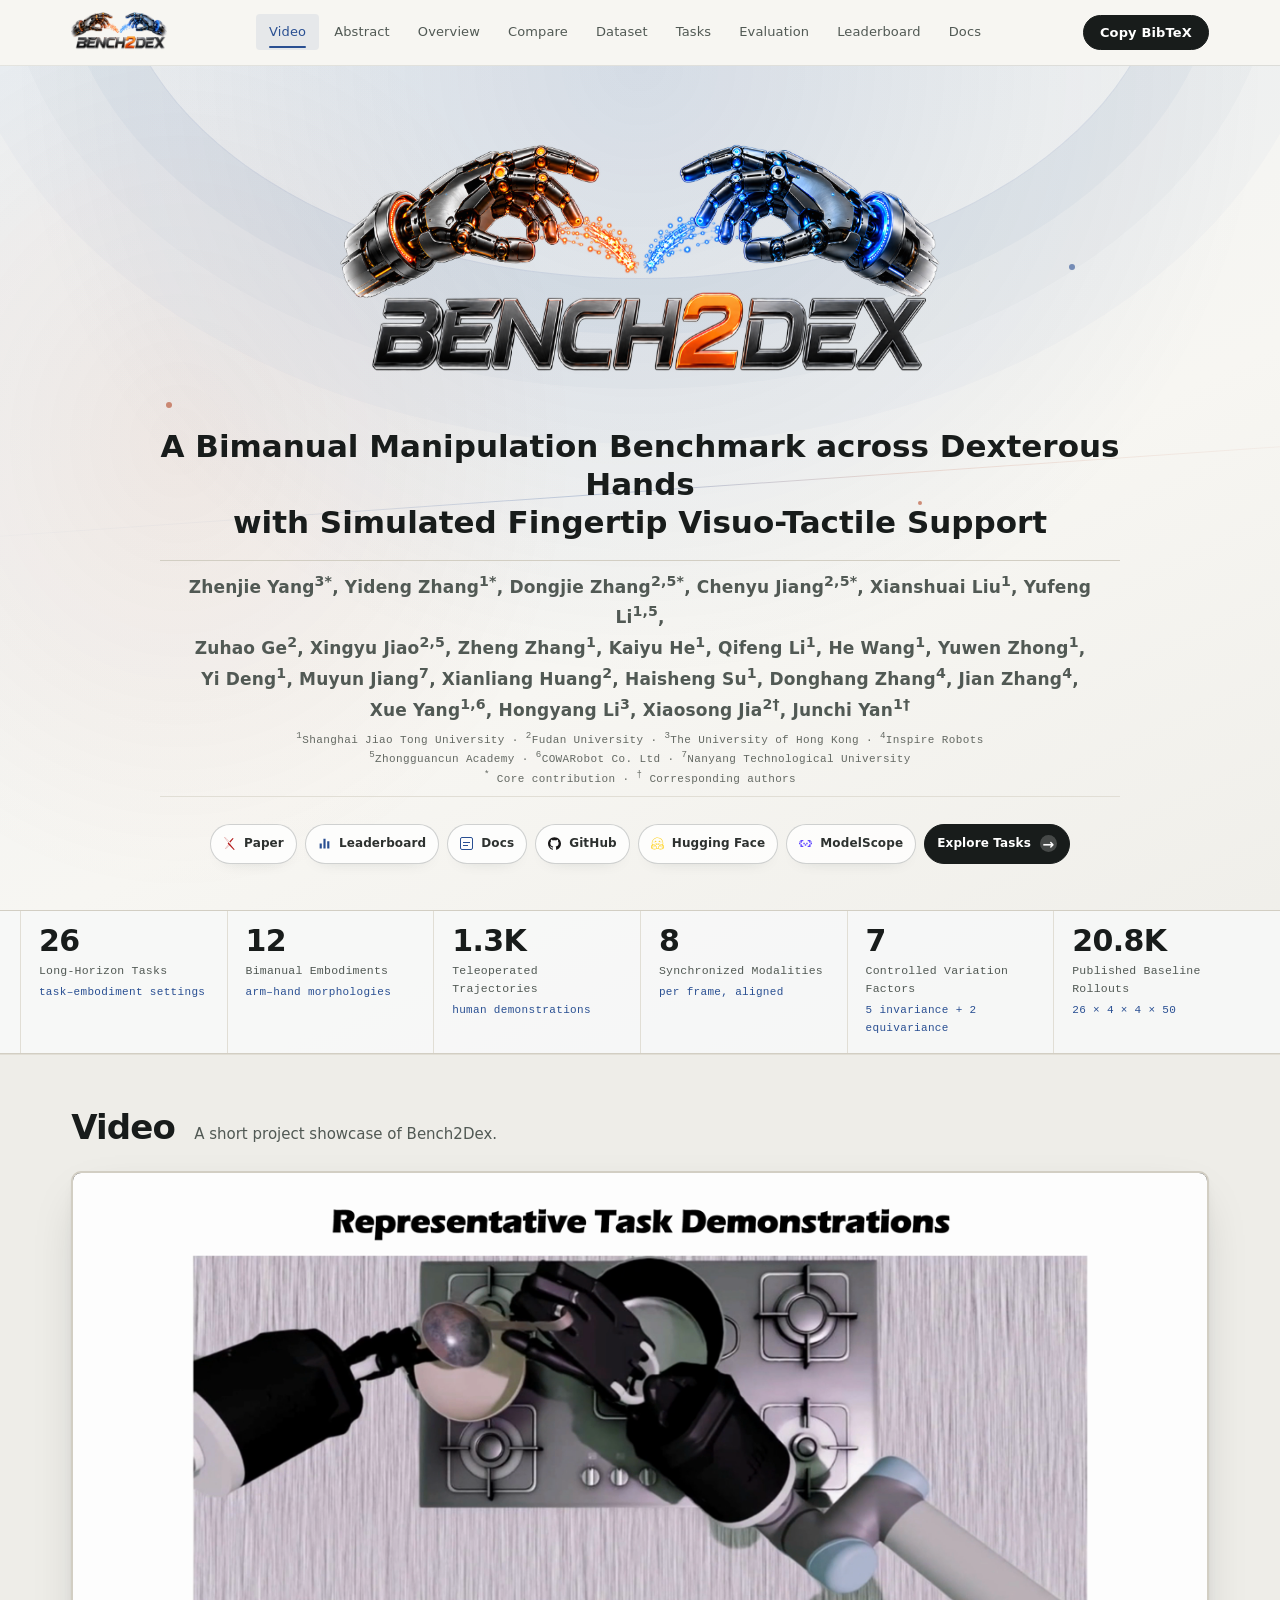
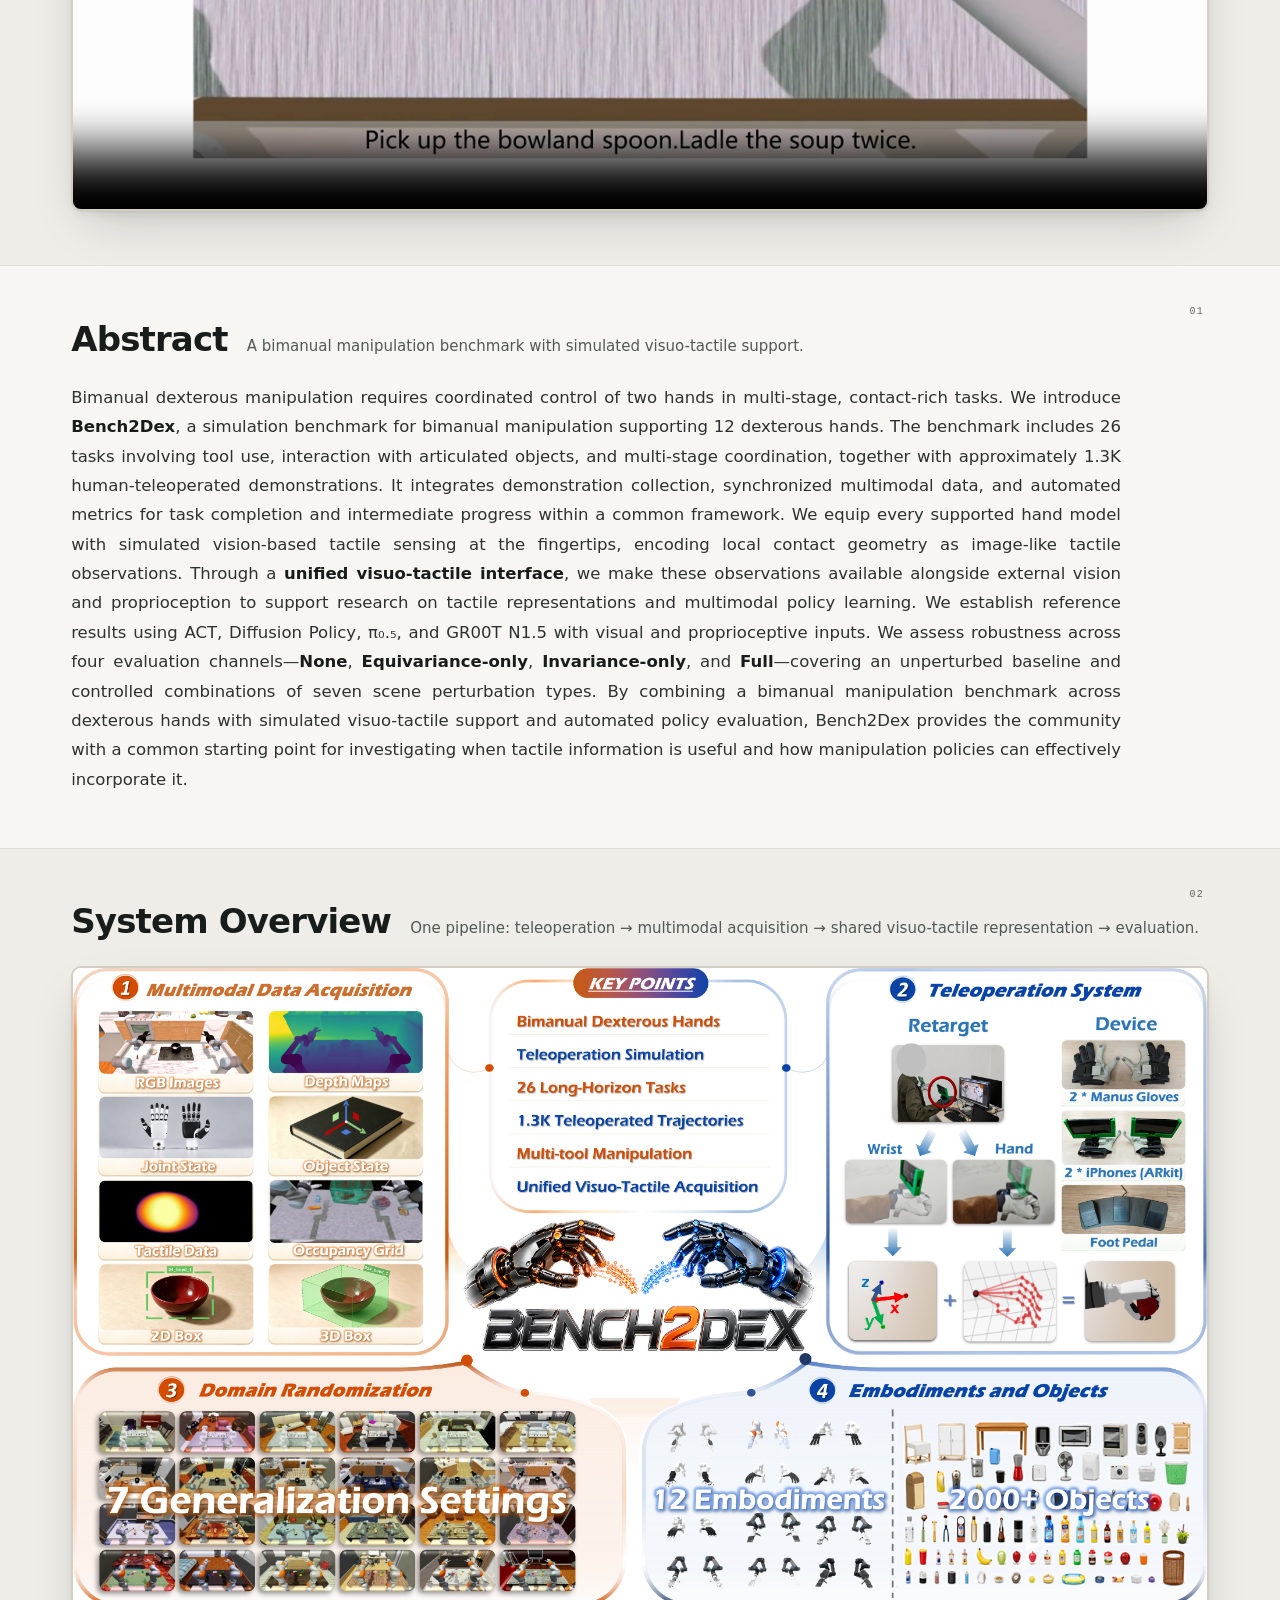
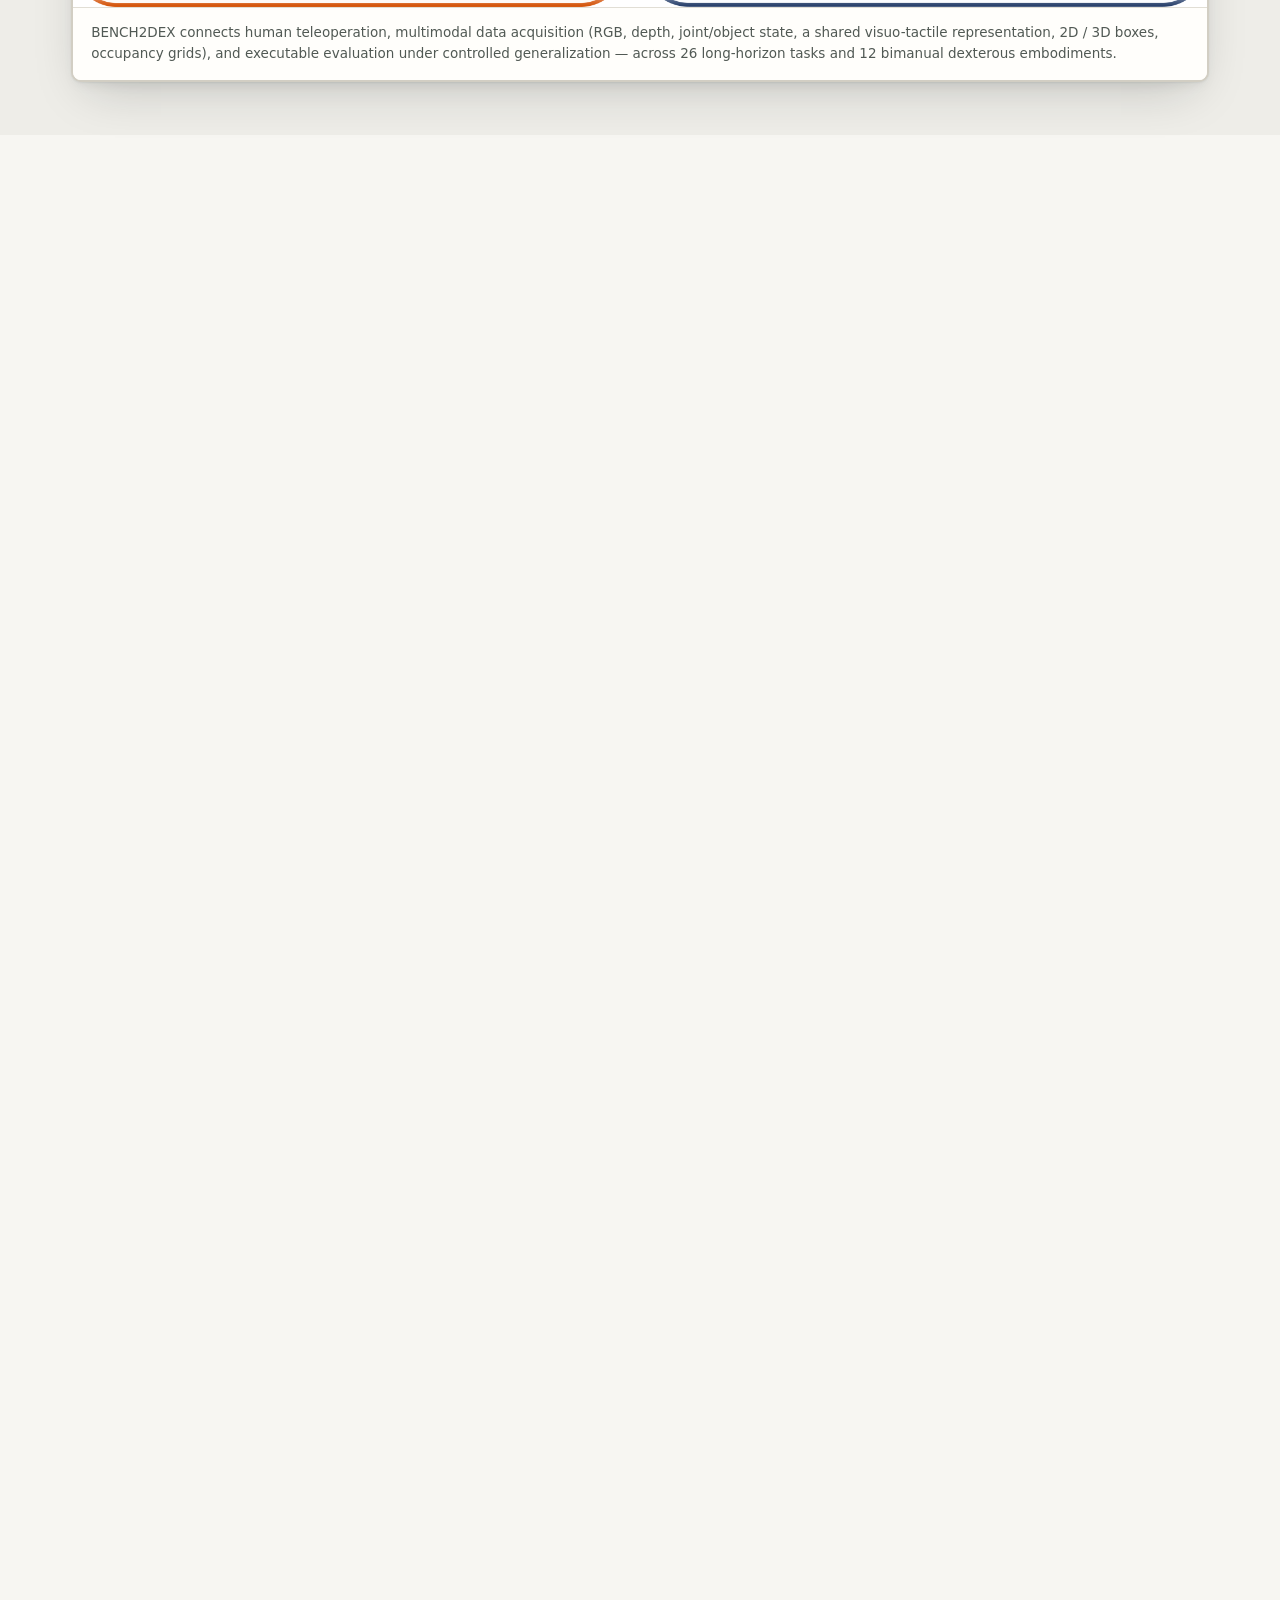
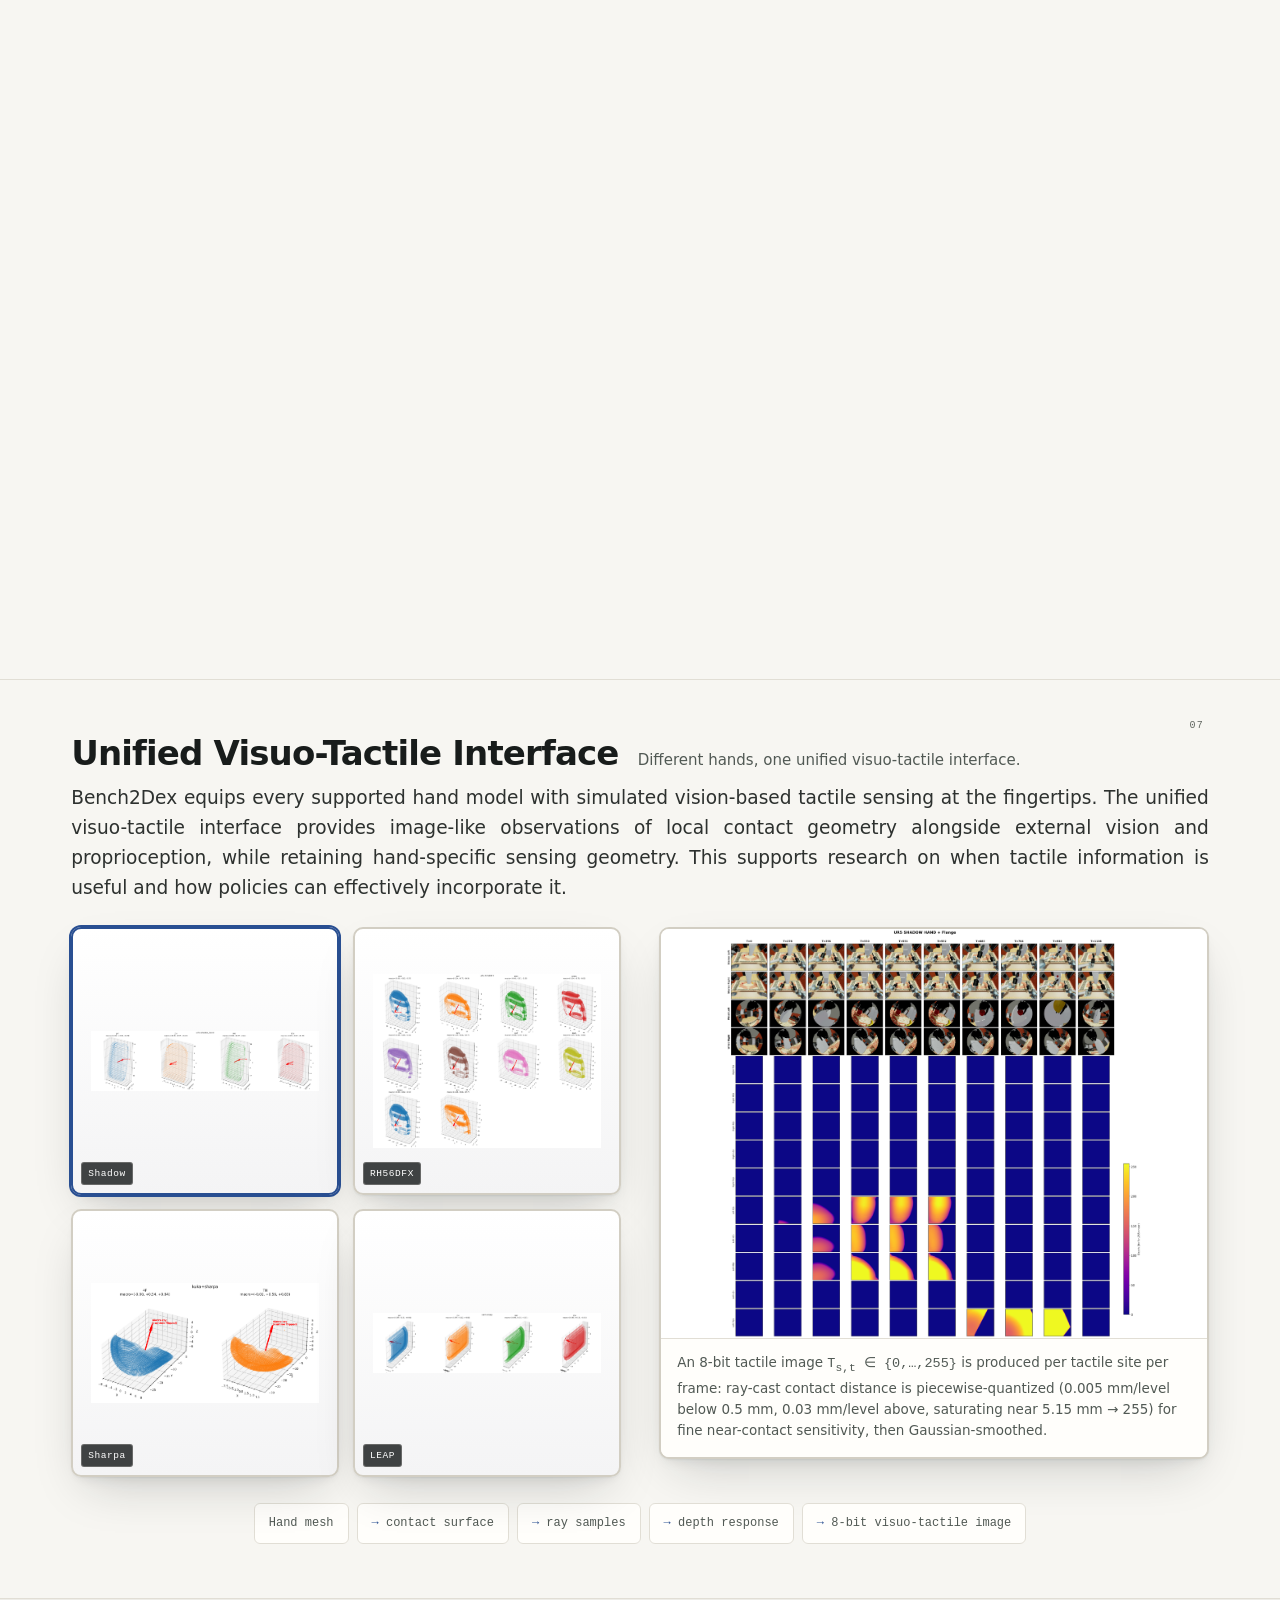
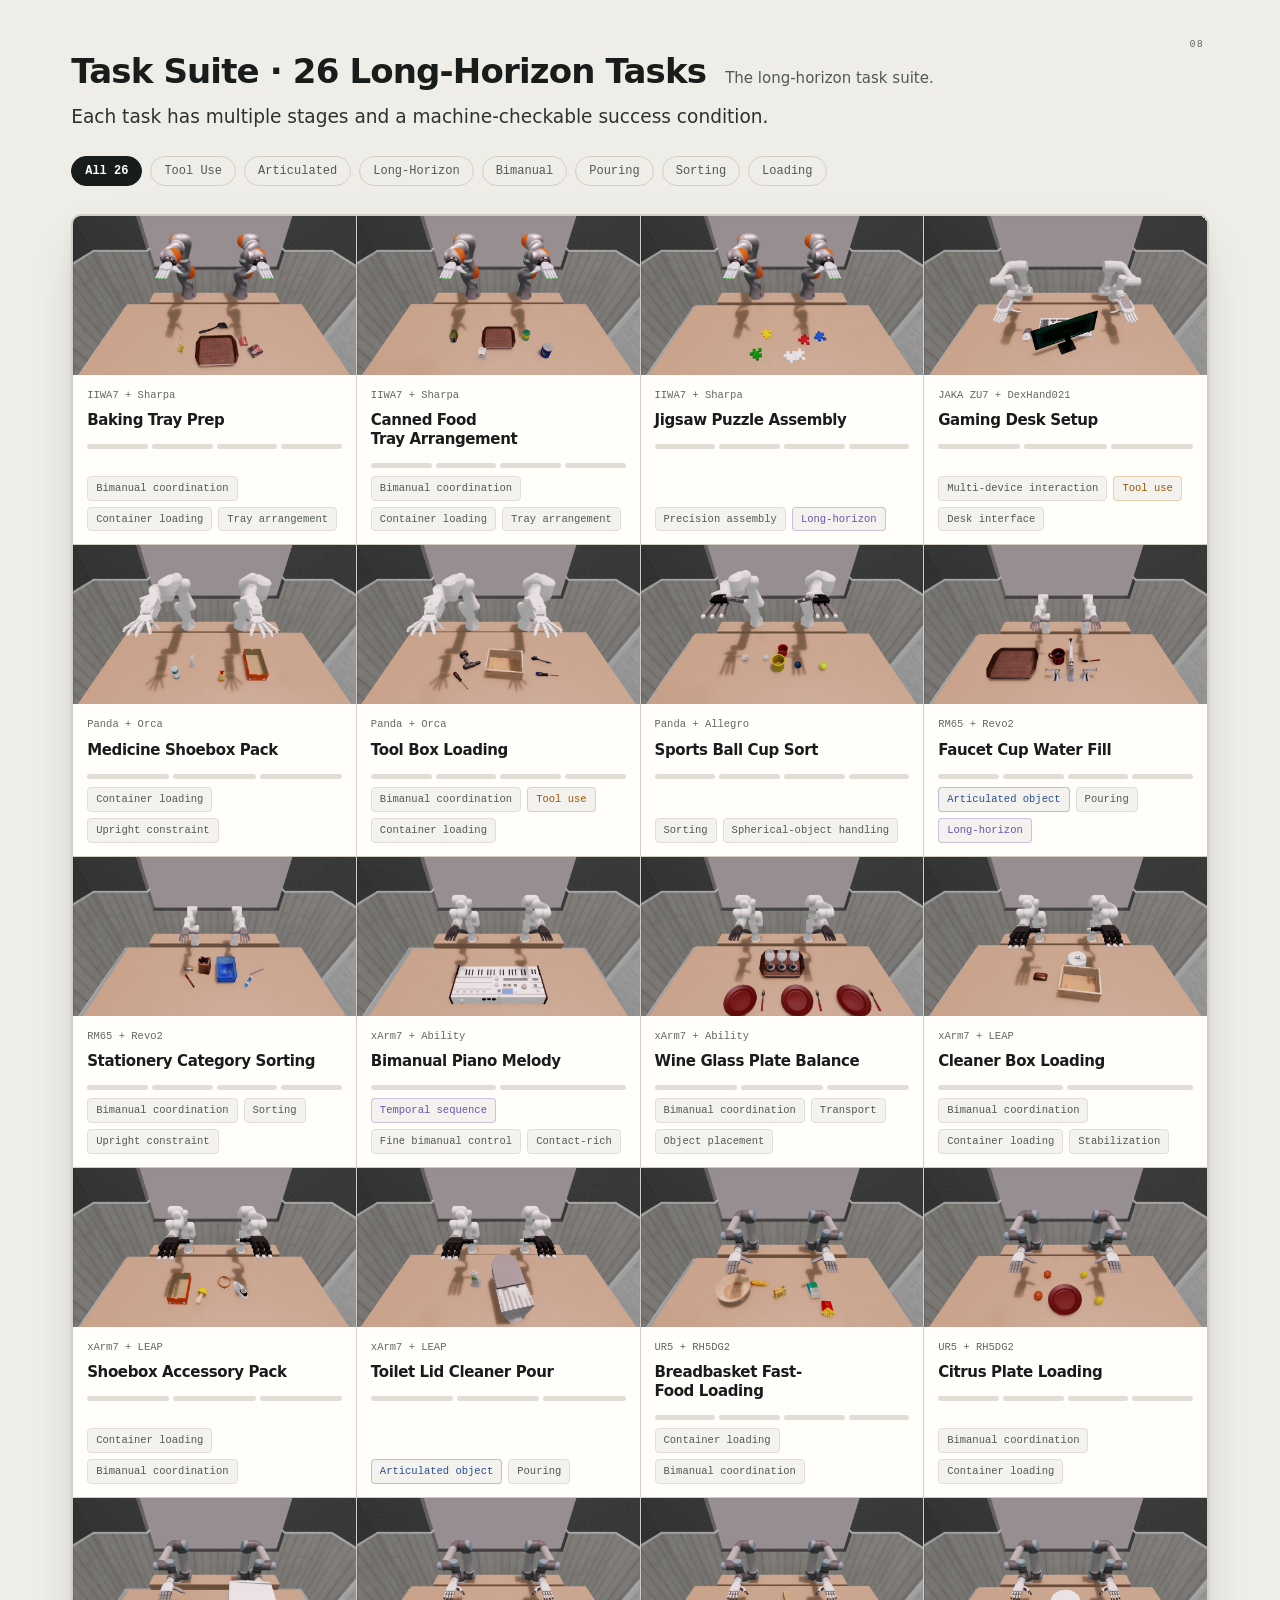
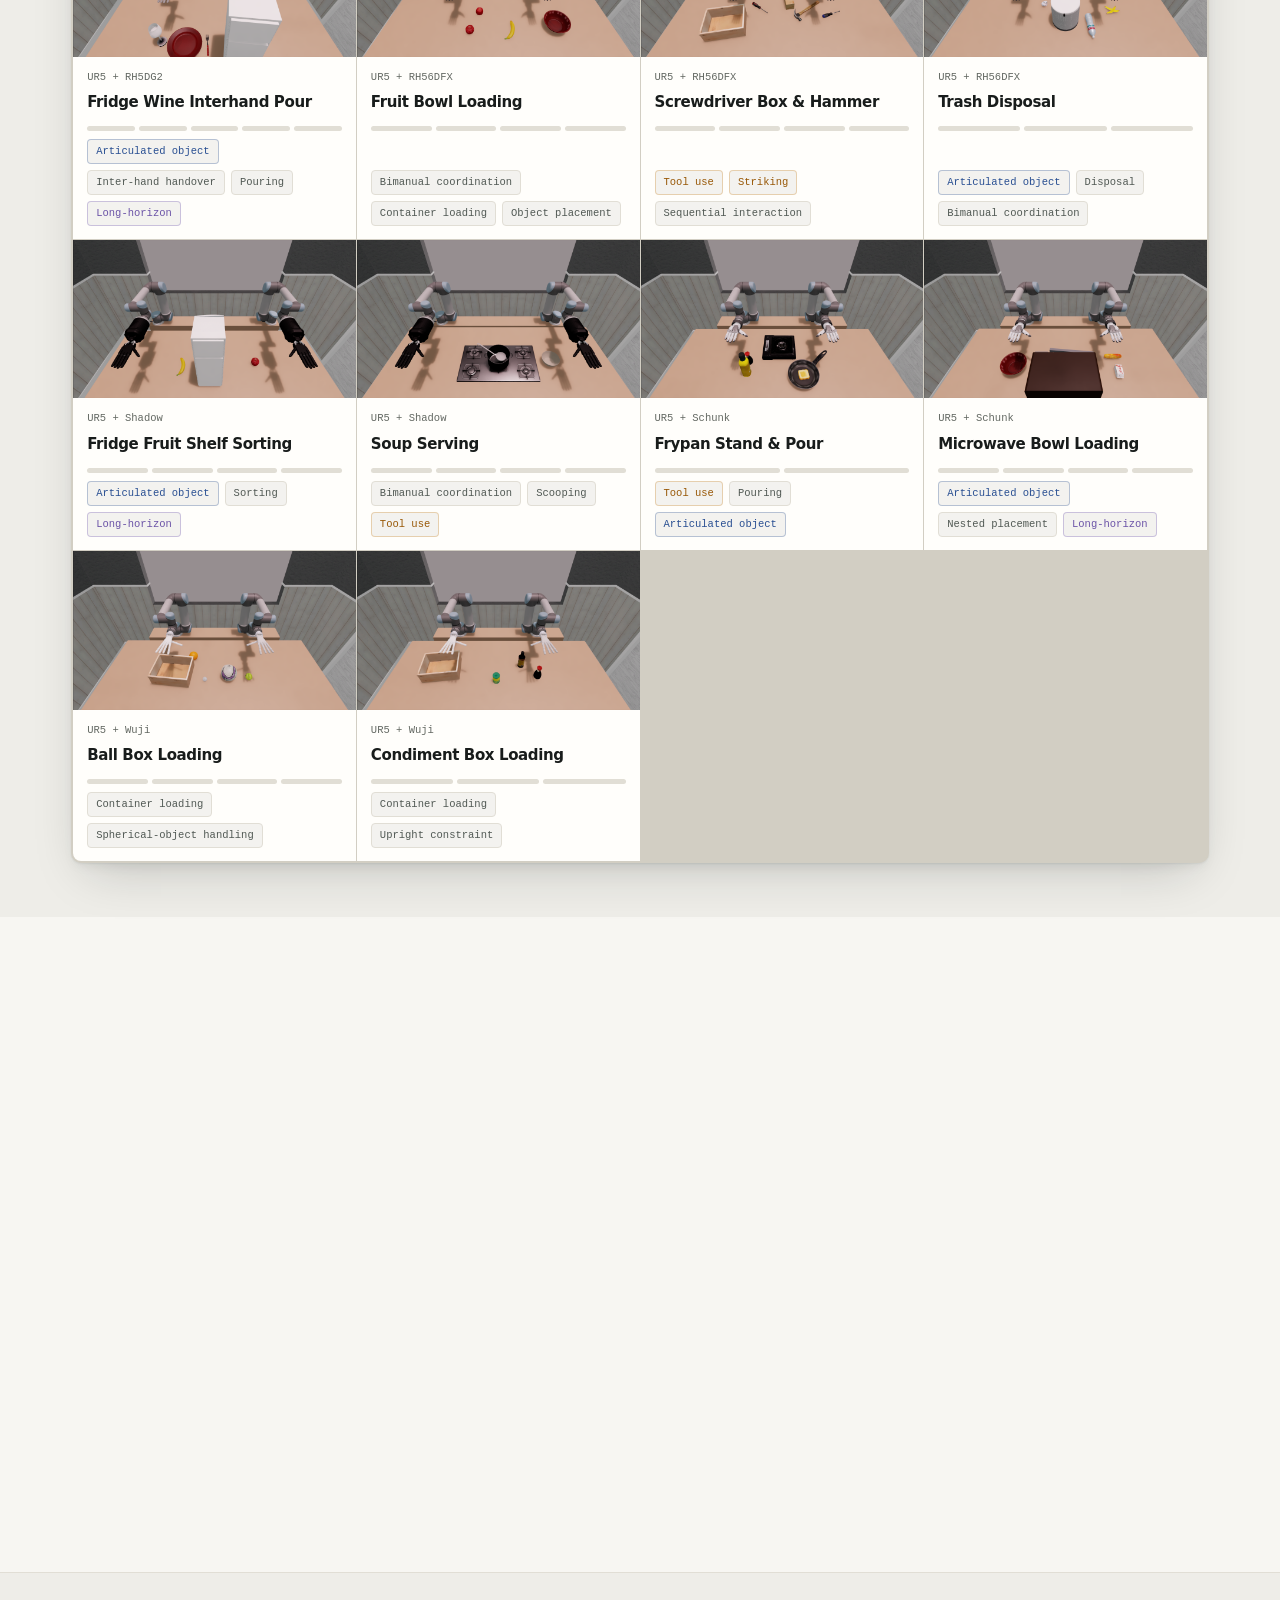
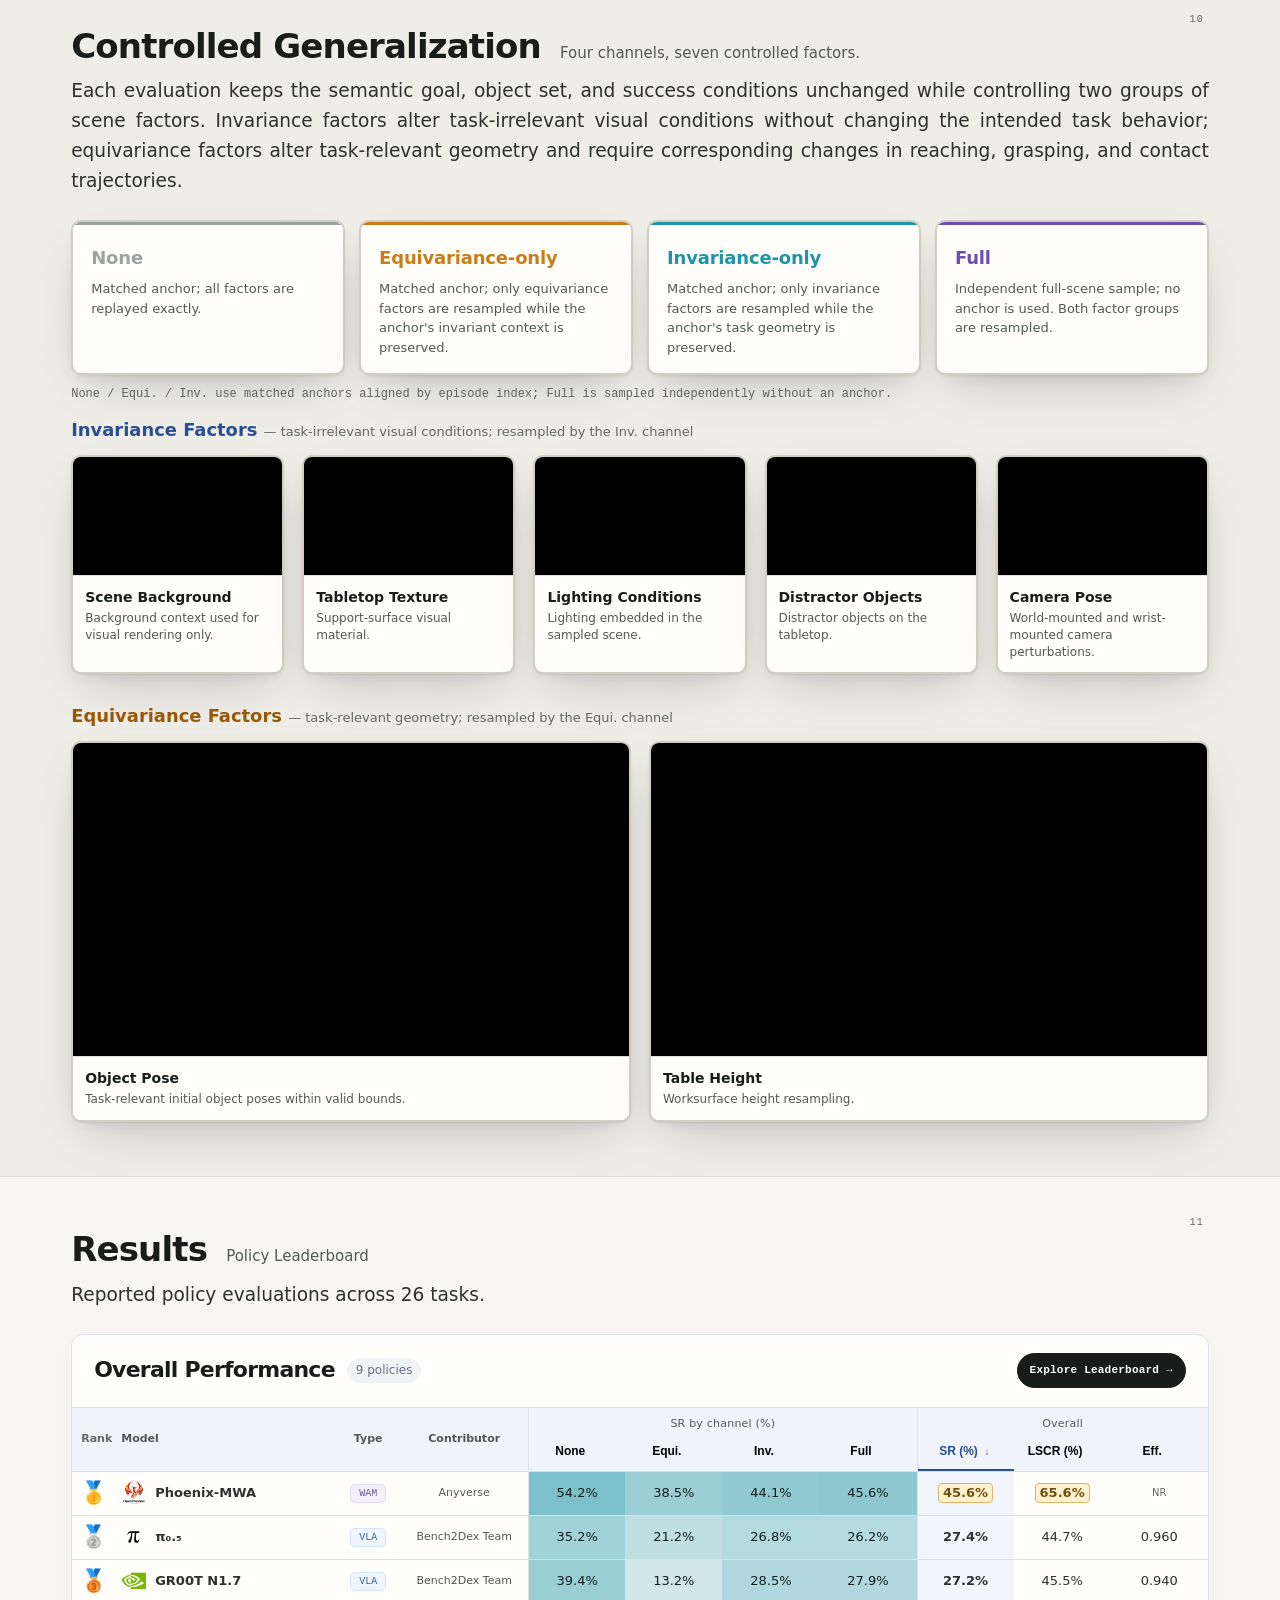
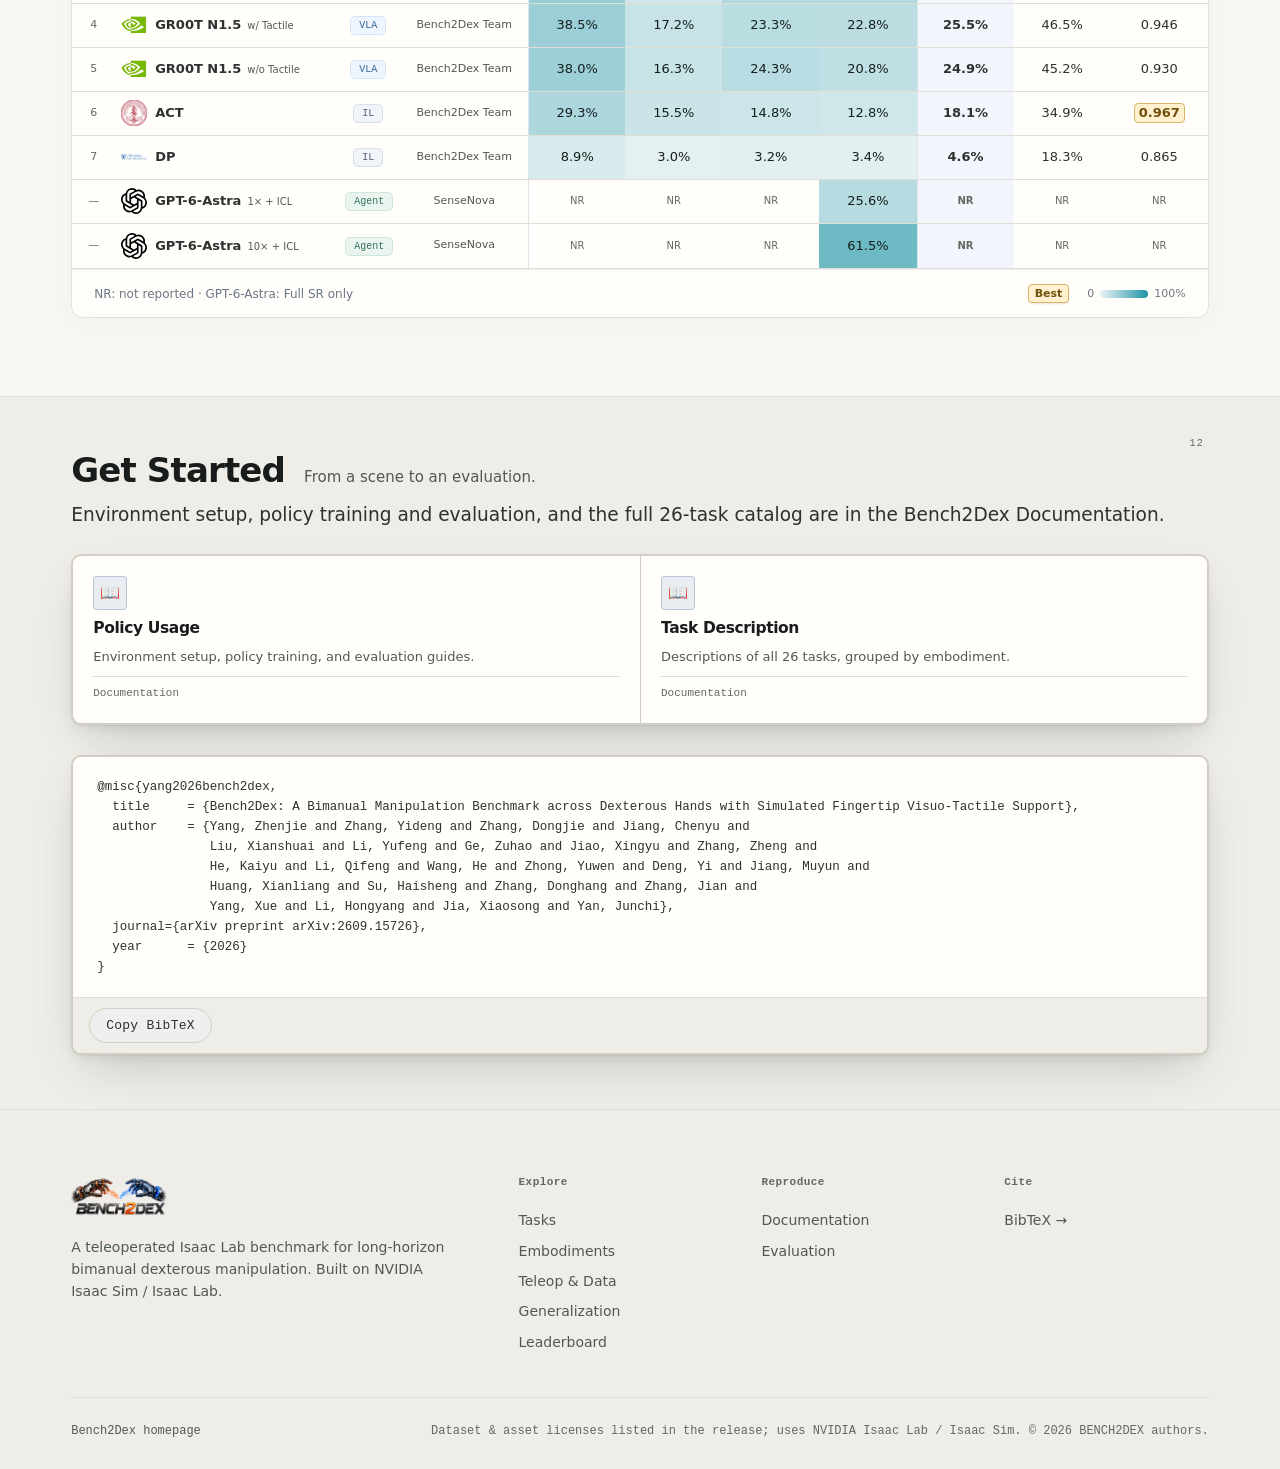
==== commit 2972c91c: "style(leaderboard): simplify layout and metric explanations" ====
--- a/index.html
+++ b/index.html
@@ -348,16 +348,13 @@
     <div class="section-head">
       <p class="eyebrow">Results</p>
       <h2>Policy Leaderboard</h2>
-      <p class="lead">Compare reported policy evaluations across 26 tasks. Explore the leaderboard for per-task and channel results.</p>
+      <p class="lead">Reported policy evaluations across 26 tasks.</p>
     </div>
 
     <div class="paper-summary board-section">
-      <div class="section-toolbar"><div><h2>Overall Performance</h2><p id="home-ranking-label" class="board-scope"></p></div><div class="section-actions"><a class="btn btn-primary" href="leaderboard/index.html">Explore Leaderboard →</a></div></div>
-      <div class="table-guide"><span>Click a column heading to rank policies</span><span>Headers and names stay fixed while scrolling</span></div>
-      <div class="results-key table-key"><span><strong class="best-value">Best SR / LSCR / Eff.</strong> Across all eligible policies, including ties</span><span class="heat-key">Darker = higher <span>0%</span><span class="heat-swatch"></span><span>100%</span></span></div>
+      <div class="section-toolbar"><div class="section-heading"><h2>Overall Performance</h2><span class="section-count" id="home-ranking-count"></span></div><p id="home-ranking-label" class="sr-only" aria-live="polite"></p><div class="section-actions"><a class="btn btn-primary" href="leaderboard/index.html">Explore Leaderboard →</a></div></div>
       <div class="explorer-table-wrap" tabindex="0" role="region" aria-label="Policy Leaderboard"><table class="policy-table ranking-table" id="lb-table"></table></div>
-      <div class="section-footer"><span id="home-ranking-count"></span></div>
-      <p class="results-caption" id="home-ranking-caption"></p>
+      <div class="table-footer"><p class="table-note" id="home-ranking-caption"></p><div class="table-legend-compact"><strong class="best-value" title="Highest reported SR, LSCR or efficiency, including ties">Best</strong><span class="heat-key" aria-label="Color scale: 0 to 100 percent"><span>0</span><span class="heat-swatch" aria-hidden="true"></span><span>100%</span></span></div></div>
     </div>
   </div>
 </section>
--- a/assets/css/leaderboard.css
+++ b/assets/css/leaderboard.css
@@ -20,43 +20,36 @@
 .leaderboard-page:has(#per-task-scores:target) .board-section-nav a[href="#per-task-scores"]{background:#fff;color:var(--cyan);box-shadow:0 1px 3px #20394e0d;}
 .board-copy-bib{font-size:12px;padding:8px 12px;min-width:110px;white-space:nowrap;}
 #citation-fallback pre{padding:16px;background:var(--surface);border:1px solid var(--line);border-radius:8px;white-space:pre-wrap;overflow-wrap:anywhere;font:12px/1.6 var(--mono);}
-.board-heading{padding:30px 0 22px;display:flex;align-items:center;justify-content:space-between;gap:32px;}
-.board-heading h1{font-size:clamp(30px,3.4vw,40px);margin:8px 0 10px;letter-spacing:-.045em;line-height:1.12;}
-.board-heading p:not(.eyebrow){color:var(--text-dim);font-size:15px;margin:0 0 14px;}
-.board-release{display:inline-flex;align-items:center;gap:7px;font:10px var(--mono);color:var(--text-dim);}
-.board-release::before{content:"";width:6px;height:6px;border-radius:50%;background:var(--cyan);}
-.board-facts{display:flex;gap:0;text-align:center;color:var(--text-dim);font-size:11px;background:rgba(255,255,255,.72);border:1px solid #dce3eb;border-radius:12px;padding:16px 0;box-shadow:0 6px 24px #24384c04;}
+.board-heading{padding:30px 0 20px;display:flex;align-items:center;justify-content:space-between;gap:32px;}
+.board-heading h1{font-size:clamp(28px,3.2vw,36px);margin:0;letter-spacing:-.04em;line-height:1.2;}
+.board-facts{display:flex;text-align:center;color:var(--text-dim);font-size:12px;}
 .board-facts > span{padding:0 22px;}
 .board-facts > span+span{border-left:1px solid #dce3eb;}
-.board-facts b{display:block;color:var(--text);font-size:28px;font-weight:650;letter-spacing:-.04em;margin-bottom:3px;}
-.board-jumps{display:flex;flex-wrap:wrap;gap:8px;font-size:12px;padding:0 0 16px;border-bottom:1px solid var(--line);}
-.board-jumps a{color:var(--text-dim);background:rgba(255,255,255,.6);border:1px solid var(--line);border-radius:999px;padding:6px 14px;transition:background .15s,border-color .15s;}
-.board-jumps a:hover,.board-jumps a:focus-visible{color:var(--cyan);background:#fff;border-color:#a8bbd5;}
+.board-facts b{display:block;color:var(--text);font-size:24px;font-weight:650;letter-spacing:-.035em;margin-bottom:2px;}
 .board-footer{display:flex;justify-content:space-between;gap:20px;padding-block:28px;font-size:12px;color:var(--text-faint);}
 .skip-results{position:absolute;top:-80px;left:20px;z-index:30;padding:12px;background:var(--surface);}
 .skip-results:focus{top:8px;}
 #policy-leaderboard,#per-task-scores,#protocol-notes{scroll-margin-top:0;}
 .results-explorer.results-stack{padding:0;margin:0;border:0;border-radius:0;background:none;box-shadow:none;}
 #results-explorer [hidden]{display:none!important;}
-.board-global-tools{display:flex;align-items:center;justify-content:space-between;gap:15px;flex-wrap:wrap;padding:12px 0;}
-.board-global-tools .results-protocol-note{margin:0;font-size:11px;max-width:78ch;line-height:1.65;color:var(--text-dim);}
+.board-global-tools{display:flex;align-items:center;justify-content:space-between;gap:12px;flex-wrap:wrap;padding:0 0 18px;}
+.board-global-tools .results-protocol-note{margin:0;font-size:12px;line-height:1.6;color:var(--text-dim);}
 .results-downloads{display:flex;gap:8px;}
 .results-downloads button{font-size:11px;white-space:nowrap;}
 .board-section{background:var(--surface);border:1px solid #dce2e8;border-radius:12px;margin-bottom:24px;overflow:clip;box-shadow:0 4px 24px #20394e05;}
-.section-toolbar{display:flex;align-items:center;justify-content:space-between;min-height:76px;gap:14px;padding:16px 22px;background:linear-gradient(110deg,#f7f9fc,var(--surface) 75%);}
+.section-toolbar{display:flex;align-items:center;justify-content:space-between;min-height:72px;gap:14px;padding:18px 22px;}
 .section-toolbar h2{font-size:22px;letter-spacing:-.035em;margin:0;line-height:1.2;}
 .section-actions{display:flex;align-items:center;gap:8px;flex-shrink:0;margin-left:auto;}
 .section-actions > button{height:34px;padding:7px 12px;font-size:11px;white-space:nowrap;border:1px solid #ccd7e5;border-radius:6px;background:var(--surface);color:var(--cyan);}
 .section-actions > .table-reset{border-color:transparent;background:transparent;color:var(--text-dim);}
 .section-actions > .table-reset:hover{color:var(--cyan);background:#edf2f8;}
-.board-scope{font-size:11px;line-height:1.5;color:var(--text-dim);margin:4px 0 0;}
-.board-controls{display:flex;align-items:flex-end;flex-wrap:wrap;gap:12px;padding:0 22px 18px;}
+.board-controls{display:flex;align-items:flex-end;flex-wrap:wrap;gap:12px;padding:0 22px 20px;}
 .board-controls > .control-group{flex:0 0 auto;}
 .board-controls > .results-field{flex:0 1 180px;}
 .board-controls > .results-field:has(#task-embodiment){flex-basis:260px;}
-.board-controls .results-field{font-size:10px;font-weight:500;gap:5px;}
+.board-controls .results-field{font-size:12px;font-weight:500;gap:6px;}
 .board-controls .results-field select{height:36px;width:100%;max-width:none;padding:7px 10px;font-size:12px;border:1px solid #d2dbe4;border-radius:6px;}
-.control-label{display:block;font-size:10px;font-weight:500;color:var(--text-dim);margin-bottom:5px;}
+.control-label{display:block;font-size:12px;font-weight:500;color:var(--text-dim);margin-bottom:6px;}
 .metric-switch{display:flex;align-items:center;height:36px;gap:3px;padding:3px;border:1px solid #d8e0e9;border-radius:6px;background:#f0f3f7;}
 .metric-switch button{height:28px;padding:3px 12px;border:0;border-radius:4px;font-size:11px;}
 .metric-switch button[aria-pressed="true"]{background:var(--surface);color:var(--cyan);font-weight:700;box-shadow:0 1px 4px #20394e15;}
@@ -65,12 +58,6 @@
 .board-controls .policy-picker > summary::after{content:"⌄";margin-left:12px;}
 .board-controls .policy-picker[open] > summary::after{content:"⌃";}
 .board-controls select:disabled{color:var(--text-faint);background:var(--paper);}
-.section-footer{display:flex;justify-content:space-between;align-items:center;flex-wrap:wrap;gap:10px;padding:12px 22px 4px;font-size:11px;color:var(--text-faint);}
-.section-footer button{font-size:11px;padding:5px 9px;}
-.board-section > .results-caption{padding:0 22px 18px;max-width:none;}
-.board-section > .results-key{padding:10px 22px;margin:0;border-top:1px solid var(--line);}
-.board-section > .table-key{padding:0 22px 12px;border-top:0;align-items:center;gap:8px 18px;}
-.table-key .heat-key{margin:0;white-space:nowrap;}
 .board-section .explorer-table-wrap{position:relative;overflow-anchor:none;border-radius:0;border-left:0;border-right:0;max-height:min(70vh,680px);scrollbar-width:thin;scrollbar-color:#a8b8cc #f0f3f7;overscroll-behavior:contain;scroll-padding-top:54px;}
 .board-section .policy-table{font-size:13px;}
 .board-section .policy-table th,.board-section .policy-table td{padding:8px 12px;}
@@ -84,7 +71,7 @@
 .board-section .ranking-table tbody tr{height:44px;}
 .ranking-table thead small{margin-top:2px;}
 .ranking-table tr > :nth-child(n+3){text-align:center;}
-.ranking-table tr > :nth-child(5),.ranking-table .summary-start{border-left:1px solid #dce3eb;}
+.ranking-table tbody tr > :nth-child(5),.ranking-table .summary-start,.ranking-table .channel-group,.ranking-table .channel-start,.ranking-table .summary-group{border-left:1px solid #dce3eb;}
 .ranking-table .policy-name{width:224px;min-width:224px;text-align:left;border-right:0;background:var(--surface);position:sticky;left:40px;z-index:2;}
 .ranking-table thead .policy-name{z-index:5;background:#f0f3f7;}
 .ranking-table .policy-label{font-size:13px;}
@@ -139,7 +126,7 @@
 .task-matrix-table thead .task-name{z-index:5;background:#f0f3f7;}
 .task-matrix-table .task-name > button{display:flex;align-items:flex-start;gap:9px;text-align:left;border:0;background:none;padding:0;}
 .task-matrix-table .policy-label{font-size:12px;}
-.task-toggle{font-size:15px;color:var(--cyan);min-width:11px;}
+.task-toggle{display:inline-flex;justify-content:center;align-items:center;width:16px;height:20px;flex:0 0 16px;font-size:21px;line-height:1;color:var(--text-faint);transition:transform .16s,color .16s;}
 .task-detail .explorer-table-wrap{border:1px solid #d5dee8;border-radius:8px;background:var(--surface);}
 .task-metric-table{min-width:620px;table-layout:fixed;}
 .task-detail .policy-name{min-width:150px;width:23%;background:var(--surface);}
@@ -154,7 +141,6 @@
 #policy-options input{width:15px;height:15px;}
 .results-stack > .results-notes{margin:10px 0 24px;}
 #share-fallback{padding:16px 0;}
-.table-guide{display:flex;justify-content:space-between;flex-wrap:wrap;gap:6px 16px;padding:0 22px 10px;font-size:10px;color:var(--text-faint);}
 .board-section .policy-table .policy-label{line-height:1.4;}
 @media(max-width:900px){
   .leaderboard-root{--board-nav-offset:126px;}
@@ -179,12 +165,9 @@
   .board-section-nav a{padding:6px 8px;}
   .board-copy-bib{min-width:94px;font-size:11px;padding:7px 10px;}
   .board-heading{padding:25px 2px 20px;align-items:flex-start;flex-direction:column;gap:16px;}
-  .board-heading p:not(.eyebrow){font-size:13px;}
   .board-facts{gap:0;text-align:left;padding:14px 0;width:100%;}
   .board-facts span{display:flex;flex:1;gap:6px;align-items:baseline;justify-content:center;padding:0 10px;}
   .board-facts b{font-size:19px;}
-  .board-jumps{font-size:11px;gap:6px;}
-  .board-jumps a{padding:7px 11px;}
   .board-global-tools{padding:12px 0;gap:8px;}
   .board-global-tools .results-downloads{margin-left:auto;}
   .section-toolbar{min-height:0;padding:16px 14px 14px;flex-wrap:wrap;gap:12px;}
@@ -204,13 +187,7 @@
   .task-matrix-table .task-name{min-width:170px;width:170px;max-width:170px;}
   .task-matrix-table thead th:not(:first-child){min-width:100px;}
   .task-matrix-table .policy-label{font-size:11px;}
-  .table-guide{padding-inline:14px;}
-  .table-guide{font-size:10px;}
   .board-section .results-key{font-size:10px;}
-  .section-footer{padding:12px 14px 4px;font-size:10px;}
-  .board-section > .results-caption{padding-inline:14px;font-size:11px;}
-  .board-section > .results-key{padding:12px 14px;}
-  .board-section > .table-key{padding:0 14px 12px;}
   .policy-detail,.task-detail{width:calc(100vw - 30px);padding:16px 12px;}
   .policy-detail h3 span{display:block;margin:6px 0 0;}
   .detail-metrics{gap:8px 16px;font-size:11px;}
@@ -226,3 +203,59 @@
   .board-nav .board-container{gap:8px;}
   .board-section-nav a{padding-inline:6px;}
 }
+
+/* Keep labels near the control or value they explain. */
+.section-heading{display:flex;align-items:center;flex-wrap:wrap;gap:10px 12px;min-width:0;}
+.section-count{display:inline-flex;align-items:center;padding:3px 9px;border-radius:999px;background:#f1f4f7;color:#657185;font-size:12px;font-weight:500;white-space:nowrap;}
+.board-global-tools .results-protocol-note a{margin-left:8px;color:var(--cyan);white-space:nowrap;text-underline-offset:3px;}
+.board-global-tools .results-protocol-note a:hover{text-decoration:underline;}
+.results-downloads button{min-height:36px;font-size:12px;border-radius:7px;}
+#results-export-all{background:var(--surface);border-color:#cad5e2;}
+#results-share:hover,#results-export-all:hover{background:#eaf0f7;}
+.table-footer{display:flex;align-items:center;justify-content:space-between;flex-wrap:wrap;gap:10px 24px;padding:14px 22px;border-top:1px solid #e8edf2;}
+.table-note{margin:0;color:#6c7785;font-size:12px;line-height:1.5;}
+.table-legend-compact{display:flex;align-items:center;gap:18px;color:#6c7785;font-size:11px;margin-left:auto;white-space:nowrap;}
+.table-legend-compact .heat-key{gap:6px;margin:0;}
+.table-legend-compact .heat-swatch{width:48px;height:8px;border:0;border-radius:999px;}
+.board-section .best-value{border-color:#d9b569;background:#fff1cf;color:#71500e;border-radius:4px;font-weight:650;}
+.table-legend-compact .best-value{font-size:11px;padding:2px 6px;}
+.board-section .ranking-table thead .ranking-groups{height:30px;}
+.board-section .ranking-table thead .ranking-groups > :not([rowspan]){height:30px;padding:7px 9px 3px;font-size:11px;font-weight:500;letter-spacing:.02em;border-bottom:0;}
+.board-section .ranking-table thead [rowspan]{vertical-align:middle;}
+.board-section .ranking-table thead .ranking-columns > th{text-align:center;top:30px;height:34px;padding:4px 9px 9px;}
+.board-section .ranking-table thead th button{font-size:12px;}
+.board-section .policy-table thead .sort-indicator{display:inline-block;width:10px;margin-left:4px;opacity:0;transition:opacity .15s;}
+.board-section .policy-table thead th:not([aria-sort="none"]) .sort-indicator,
+.board-section .policy-table thead button:hover .sort-indicator,
+.board-section .policy-table thead button:focus-visible .sort-indicator{opacity:1;}
+.board-section .policy-table thead button:hover{color:var(--cyan);}
+.board-section .policy-table thead button:focus-visible{outline:2px solid var(--cyan);outline-offset:4px;}
+.task-name > button[aria-expanded="true"] .task-toggle{transform:rotate(90deg);color:var(--cyan);}
+.task-name > button:hover .task-toggle{color:var(--cyan);}
+.task-matrix-table .task-name > button{cursor:pointer;}
+.task-detail h3{display:flex;align-items:baseline;flex-wrap:wrap;gap:6px 14px;margin-bottom:14px;}
+.task-detail h3 span{display:inline;margin:0;font-size:12px;}
+#protocol-notes{border:1px solid #dce2e8;border-radius:10px;padding:0 20px;background:#ffffff70;}
+#protocol-notes > summary{display:flex;align-items:center;justify-content:space-between;width:100%;padding:17px 0;list-style:none;font-size:14px;font-weight:600;}
+#protocol-notes > summary::-webkit-details-marker{display:none;}
+#protocol-notes > summary::after{content:"+";font-size:20px;line-height:1;color:var(--text-faint);font-weight:400;}
+#protocol-notes[open] > summary::after{content:"−";}
+#protocol-notes[open]{padding-bottom:20px;}
+#protocol-notes p{font-size:12px;line-height:1.75;margin:16px 0 0;}
+#protocol-notes a{color:var(--cyan);text-underline-offset:3px;}
+.metric-definitions{display:grid;grid-template-columns:repeat(3,minmax(0,1fr));gap:24px;margin:4px 0 0;}
+.metric-definitions dt{font-size:15px;font-weight:650;color:var(--text);}
+.metric-definitions dt span{display:block;font-size:11px;font-weight:500;color:var(--text-dim);margin-top:3px;}
+.metric-definitions dd{font-size:12px;line-height:1.7;margin:8px 0 0;}
+@media(max-width:600px){
+  .section-heading{gap:7px 10px;}
+  .section-count{font-size:11px;padding:3px 8px;}
+  .board-global-tools{padding-bottom:16px;}
+  .board-global-tools .results-protocol-note{font-size:12px;}
+  .table-footer{padding:12px 14px;gap:10px 14px;}
+  .table-note{font-size:11px;}
+  .table-legend-compact{gap:12px;}
+  .metric-definitions{grid-template-columns:1fr;gap:20px;}
+  #protocol-notes{padding-inline:16px;}
+}
+@media(prefers-reduced-motion:reduce){.task-toggle,.sort-indicator{transition:none!important;}}
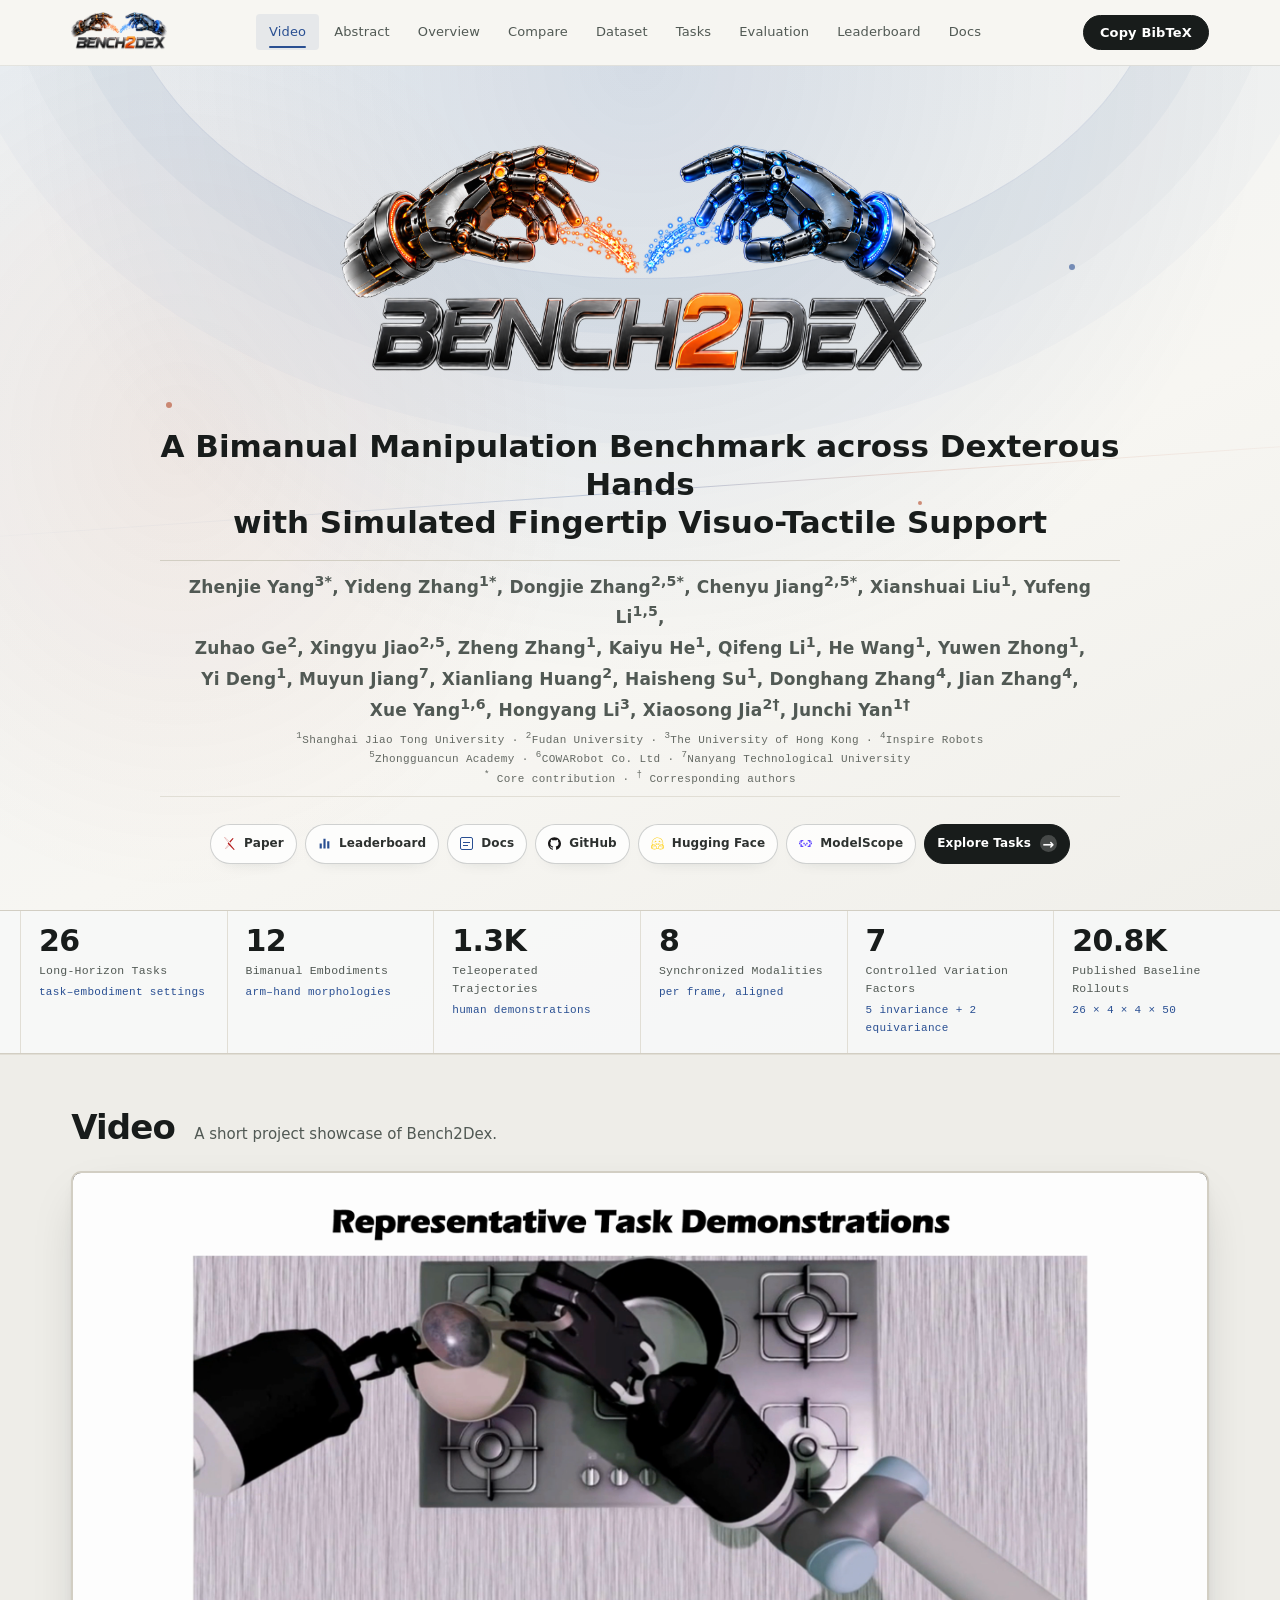
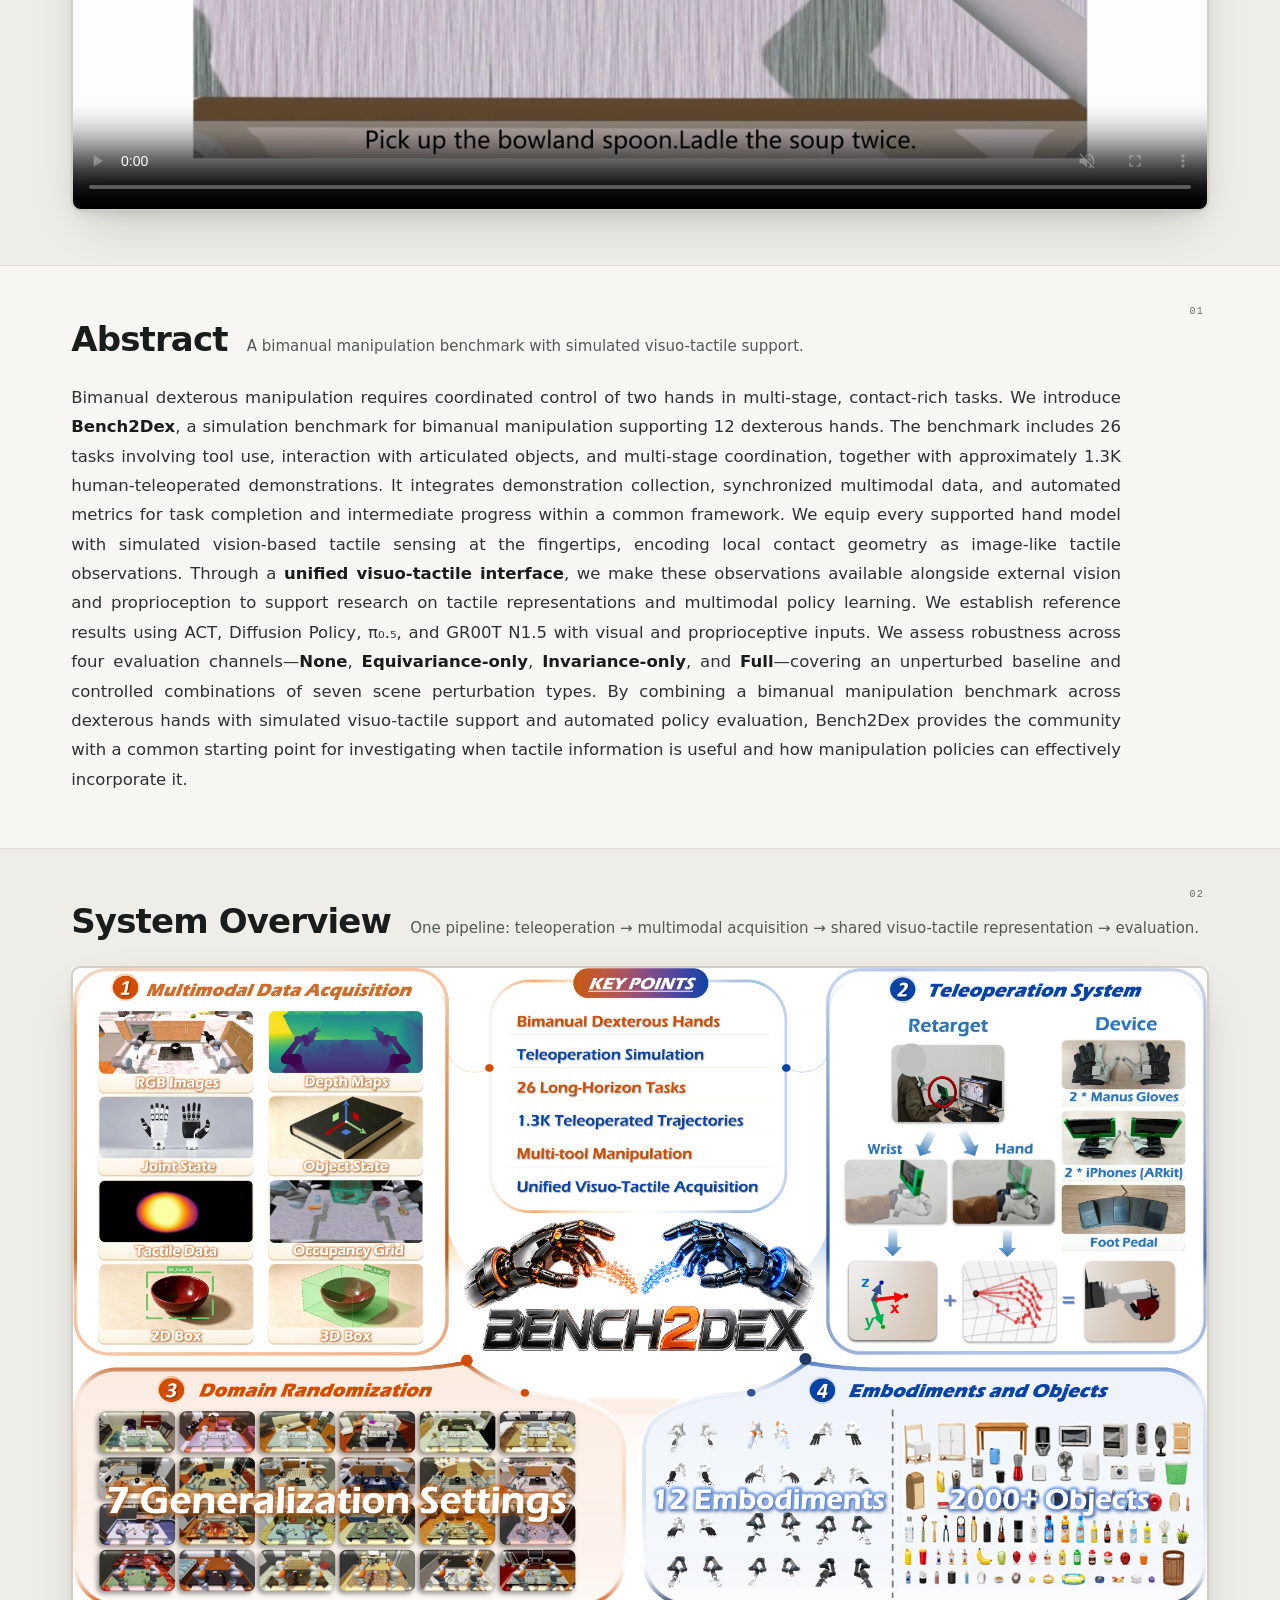
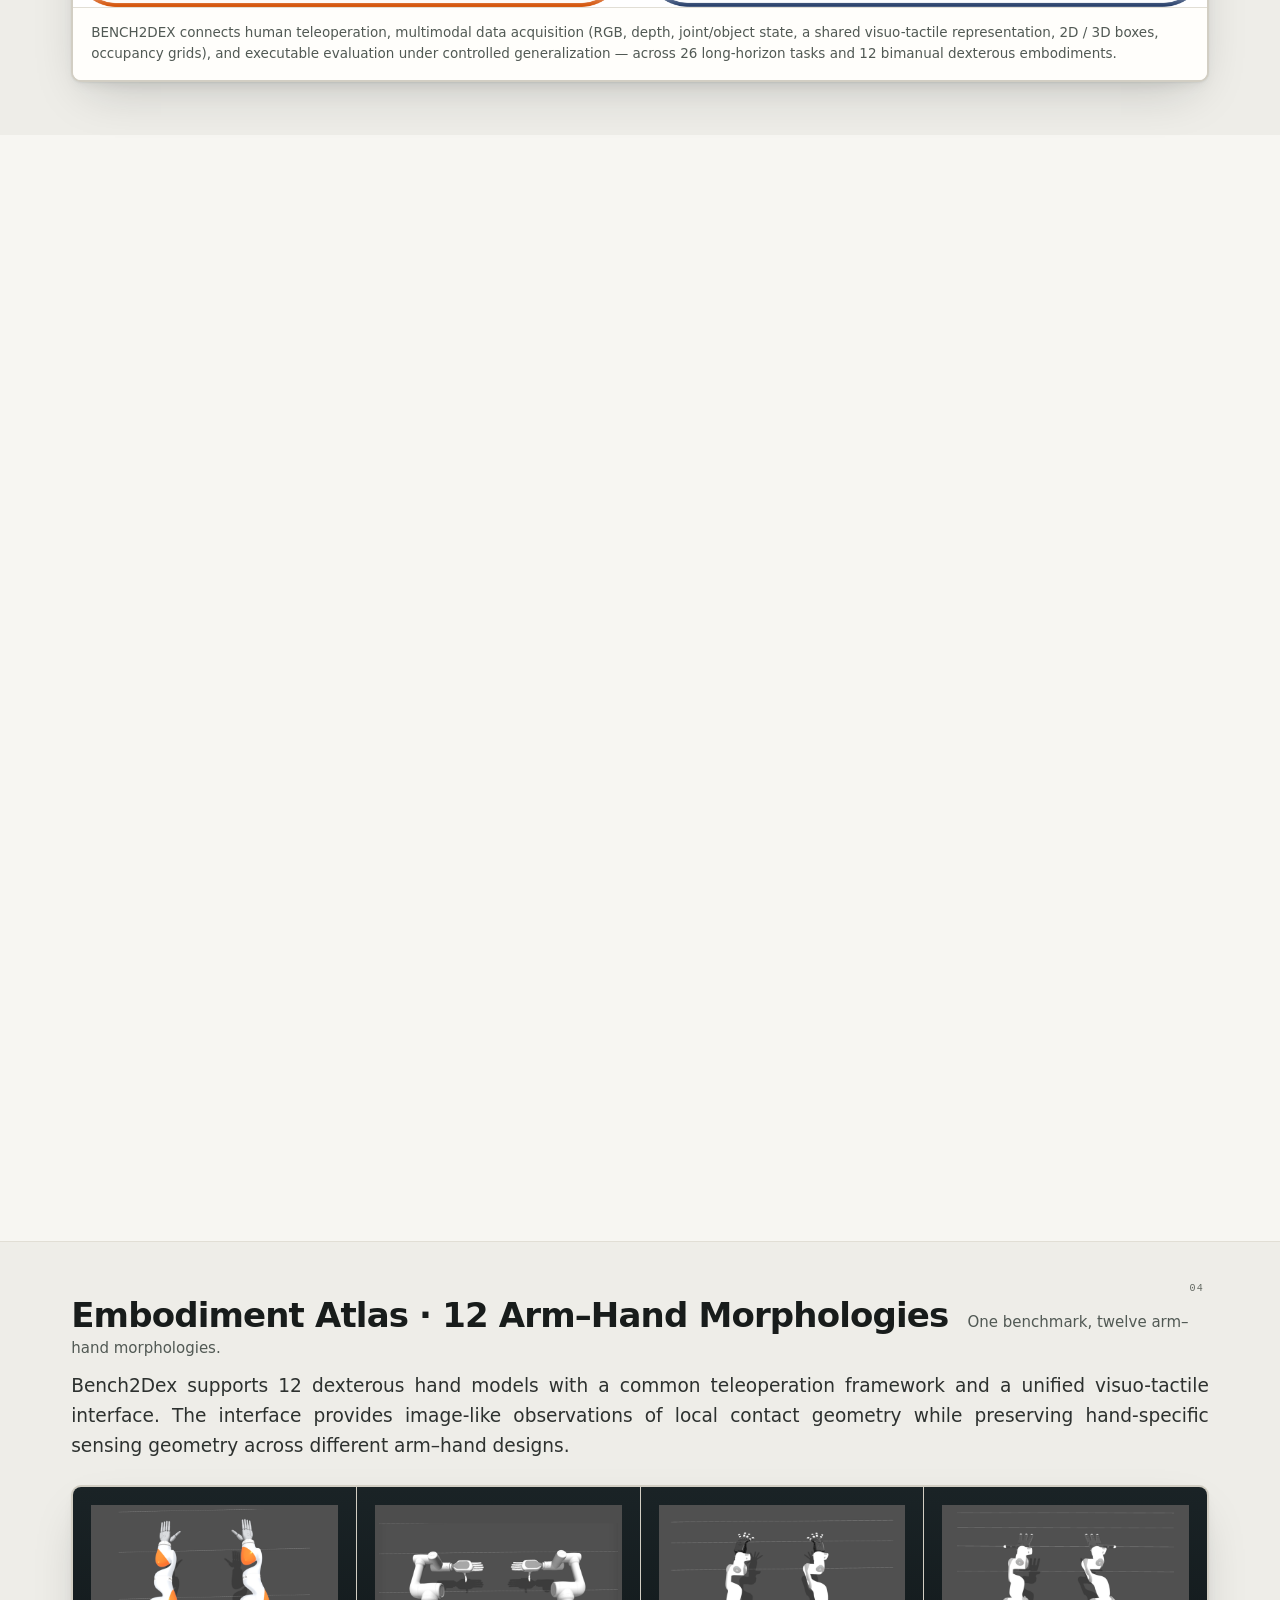
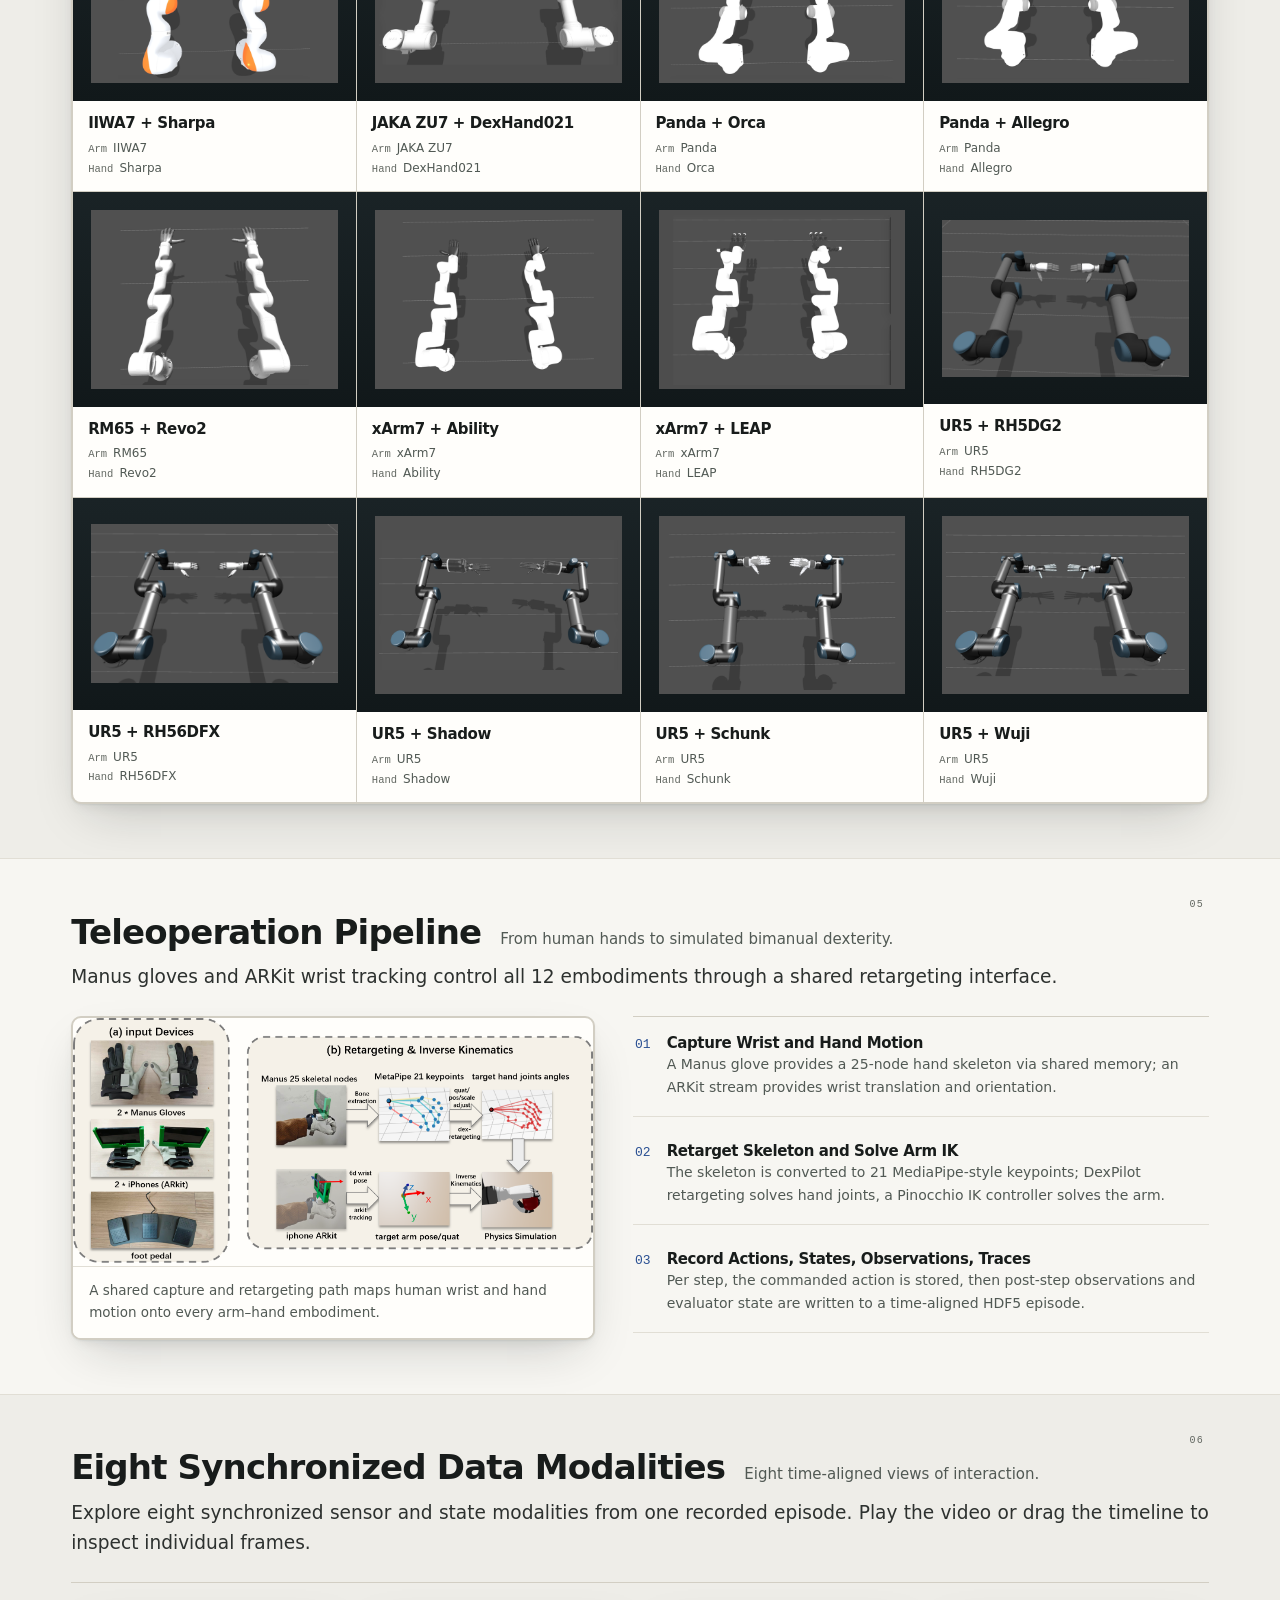
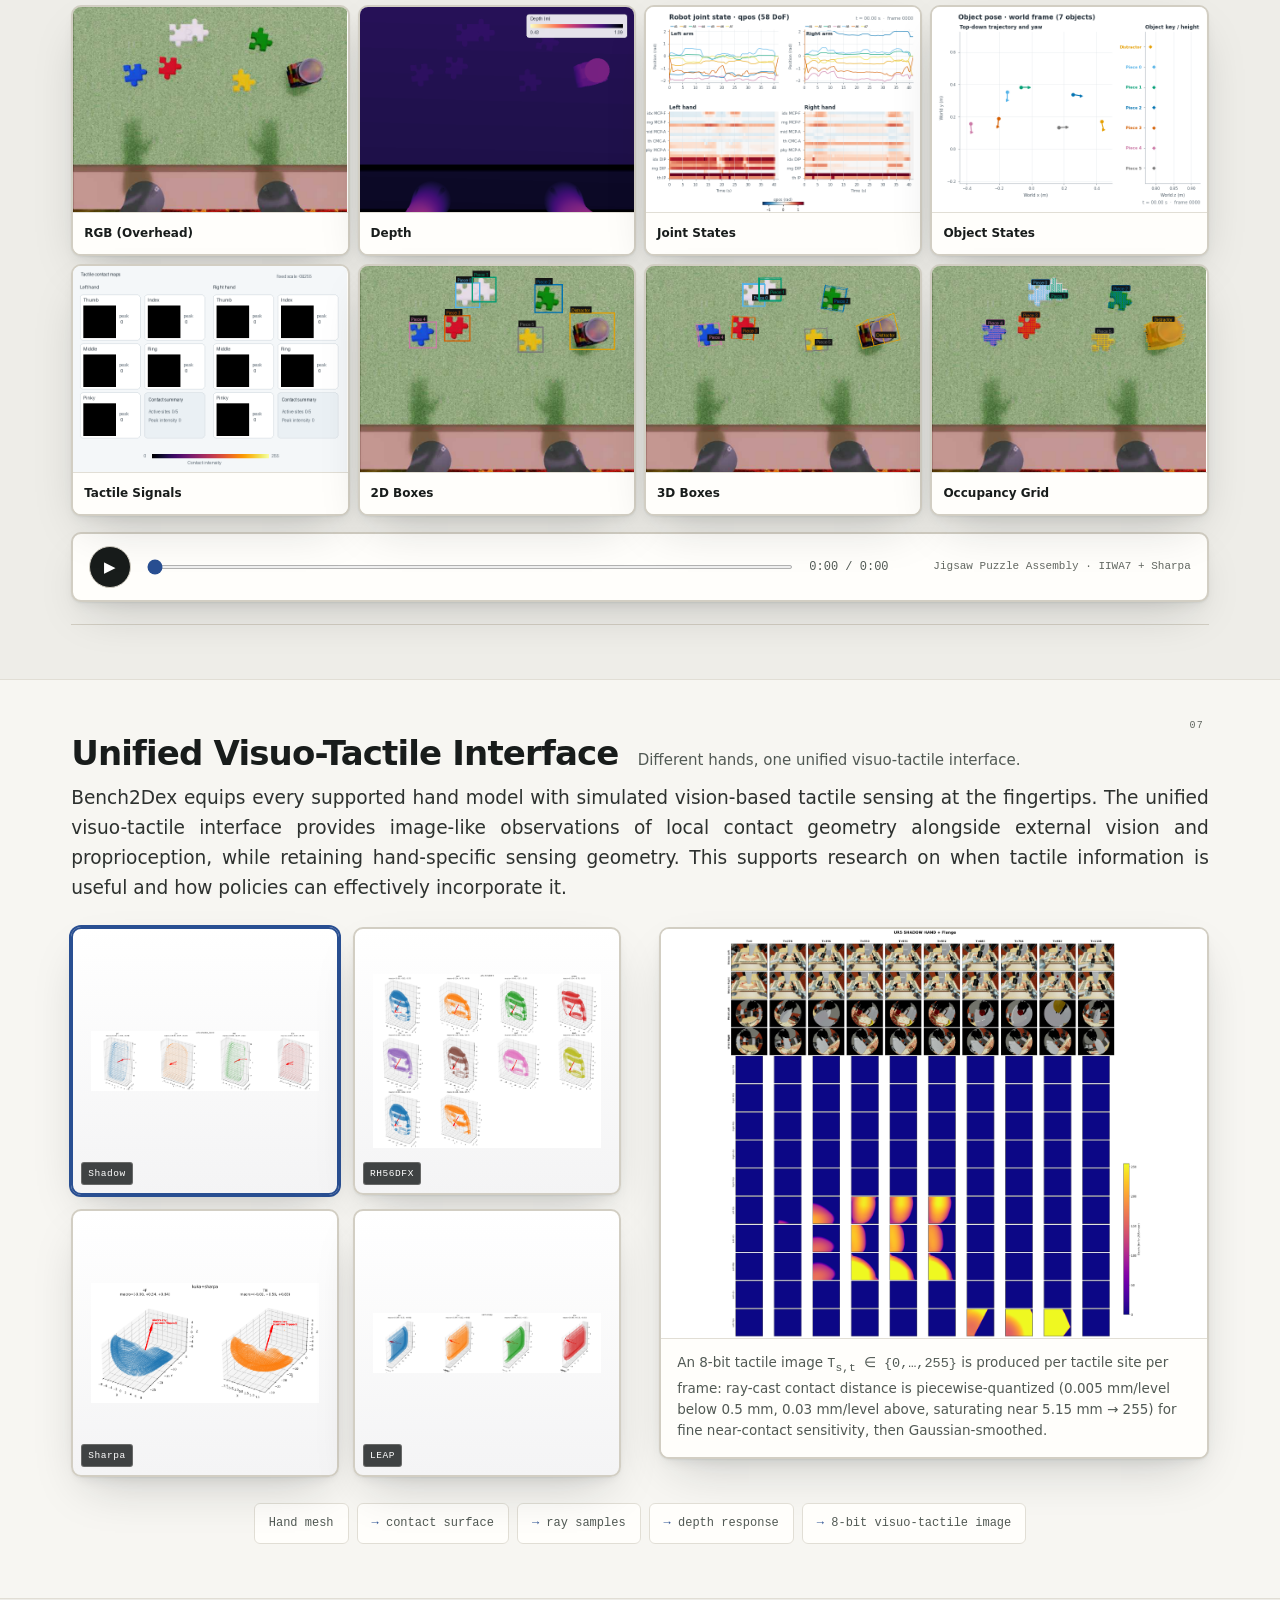
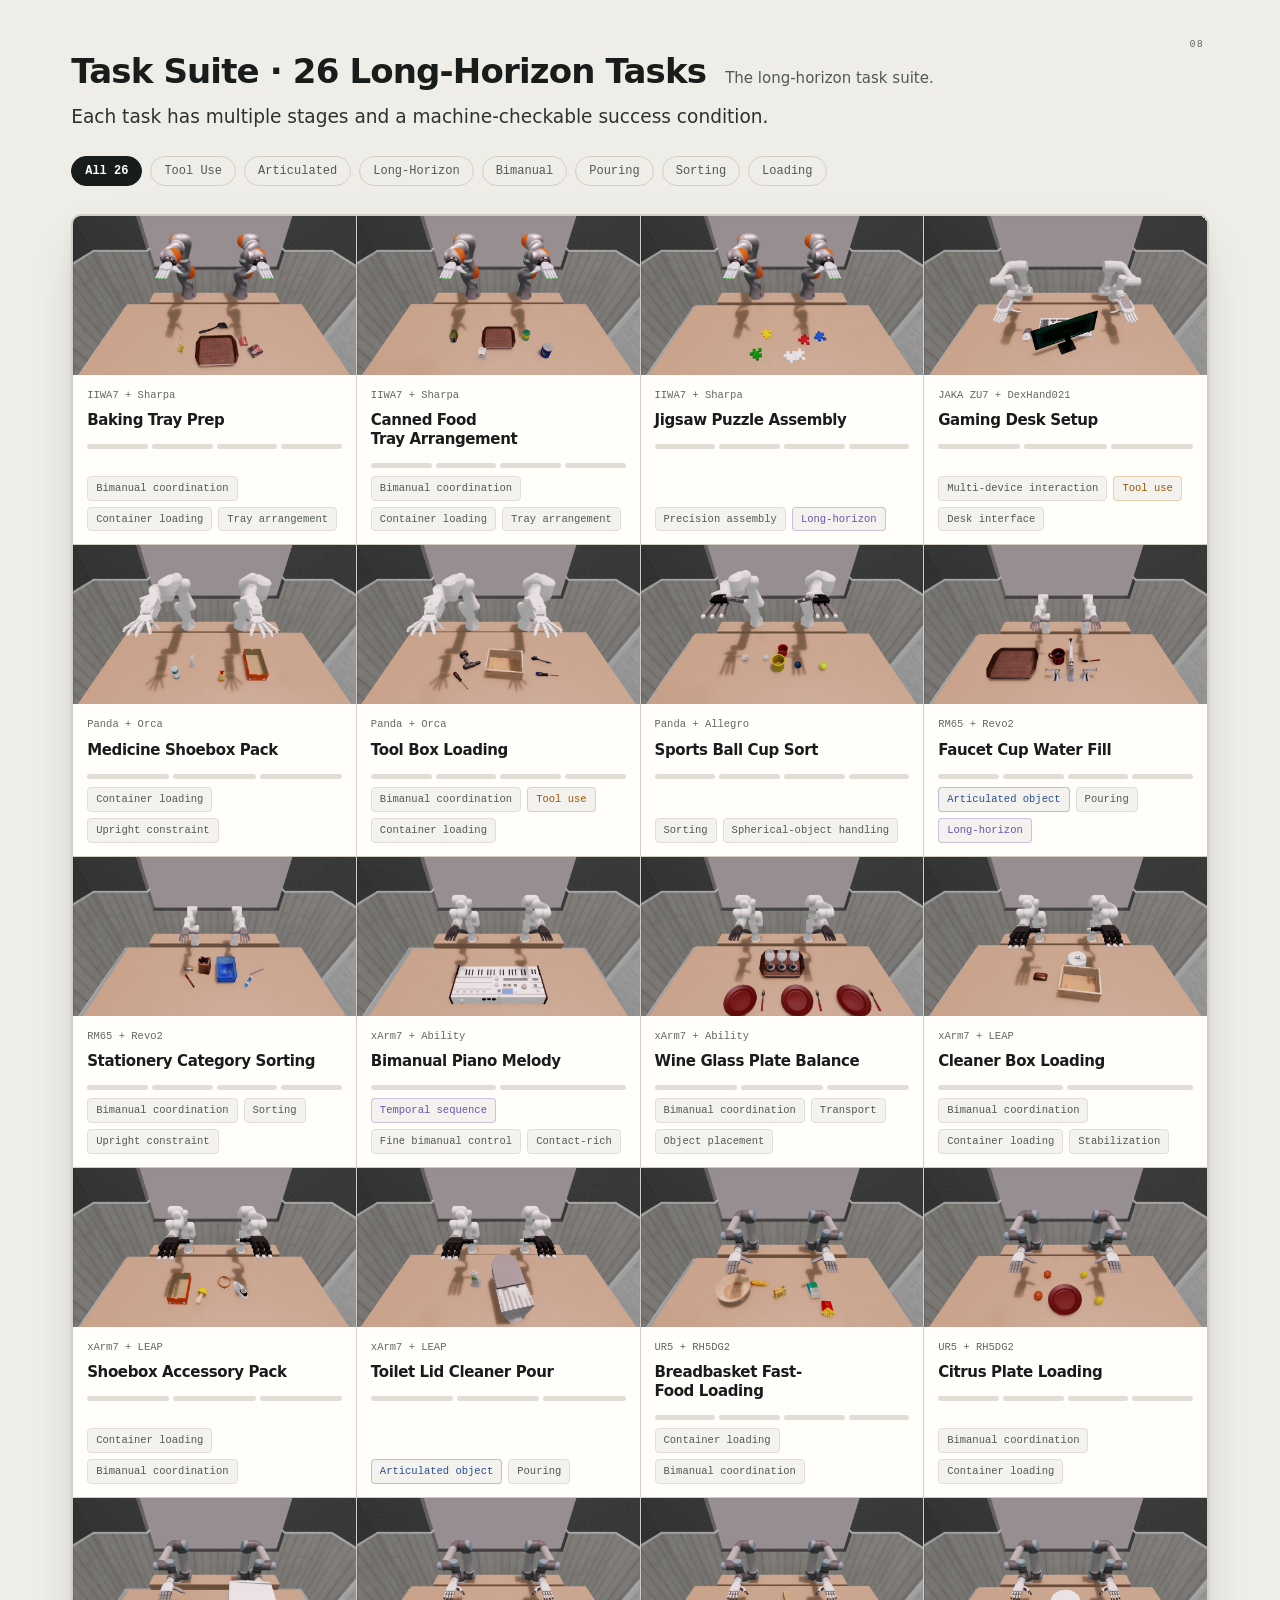
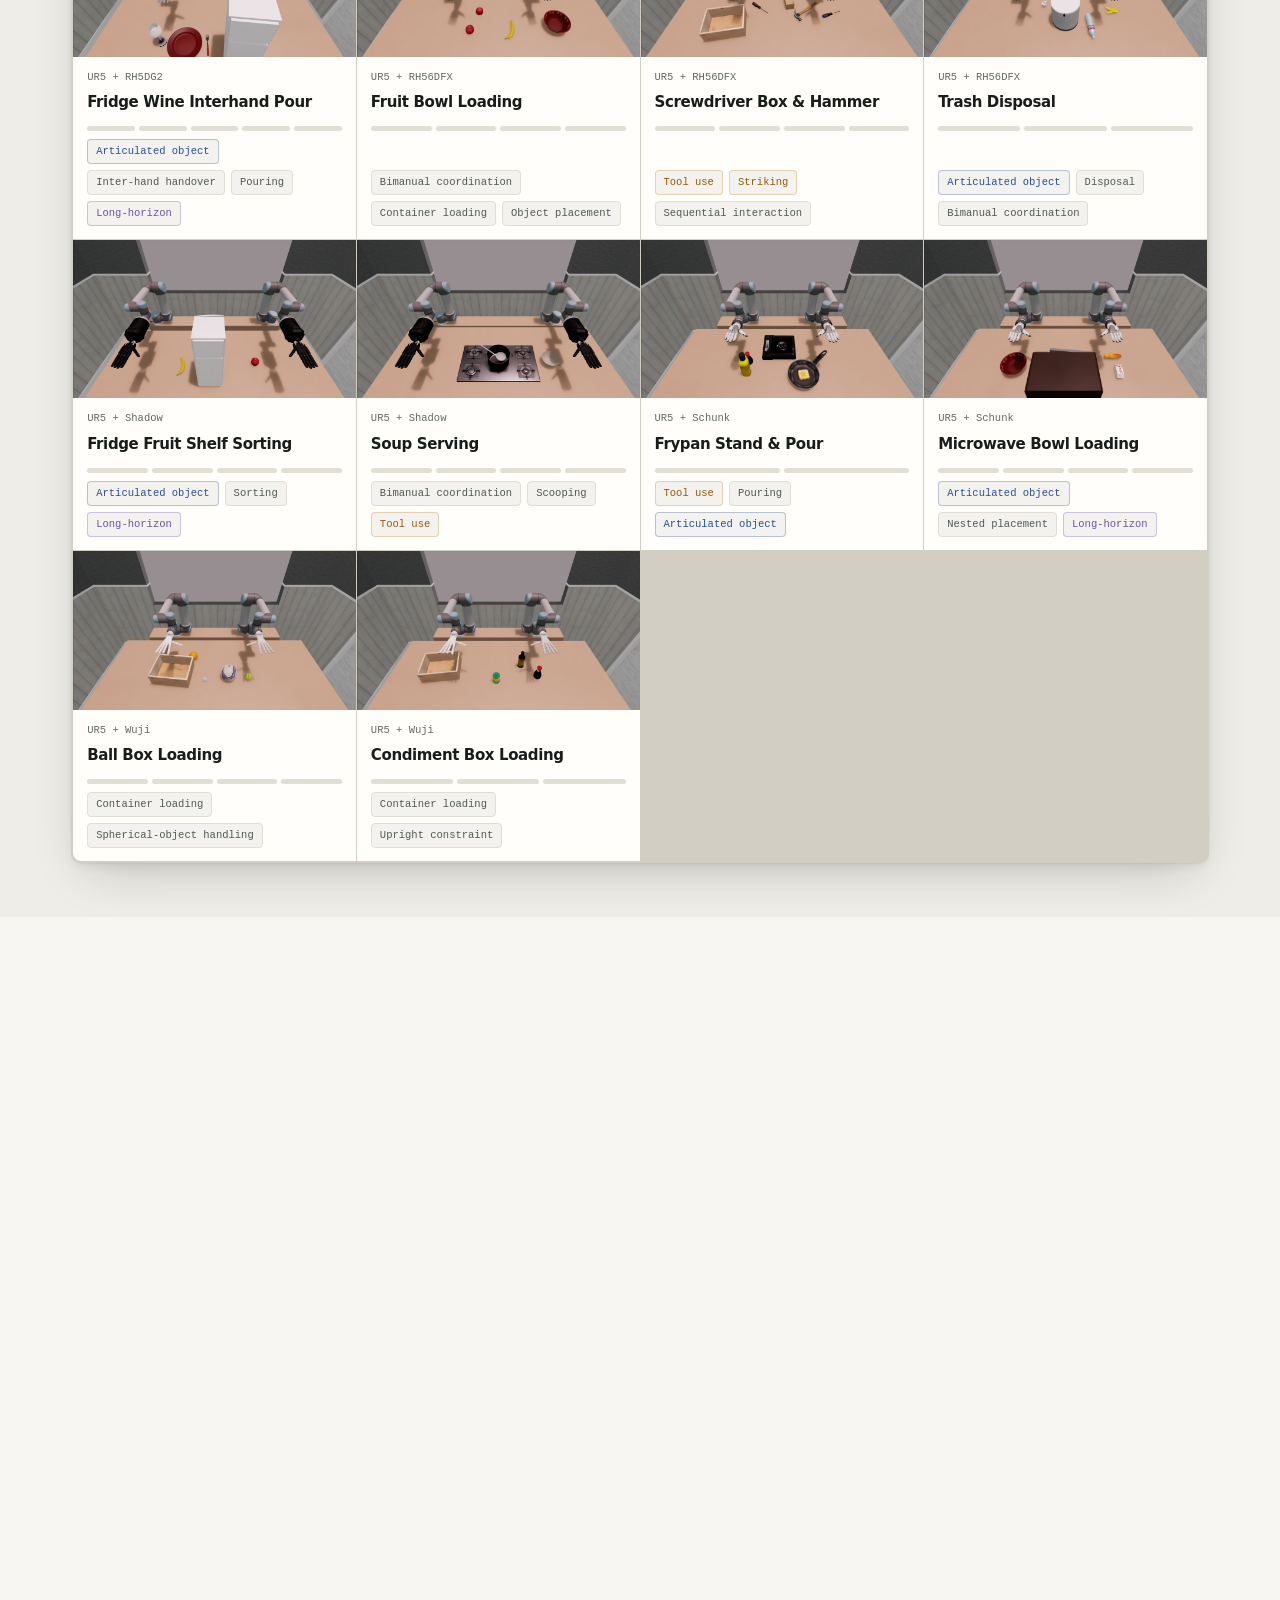
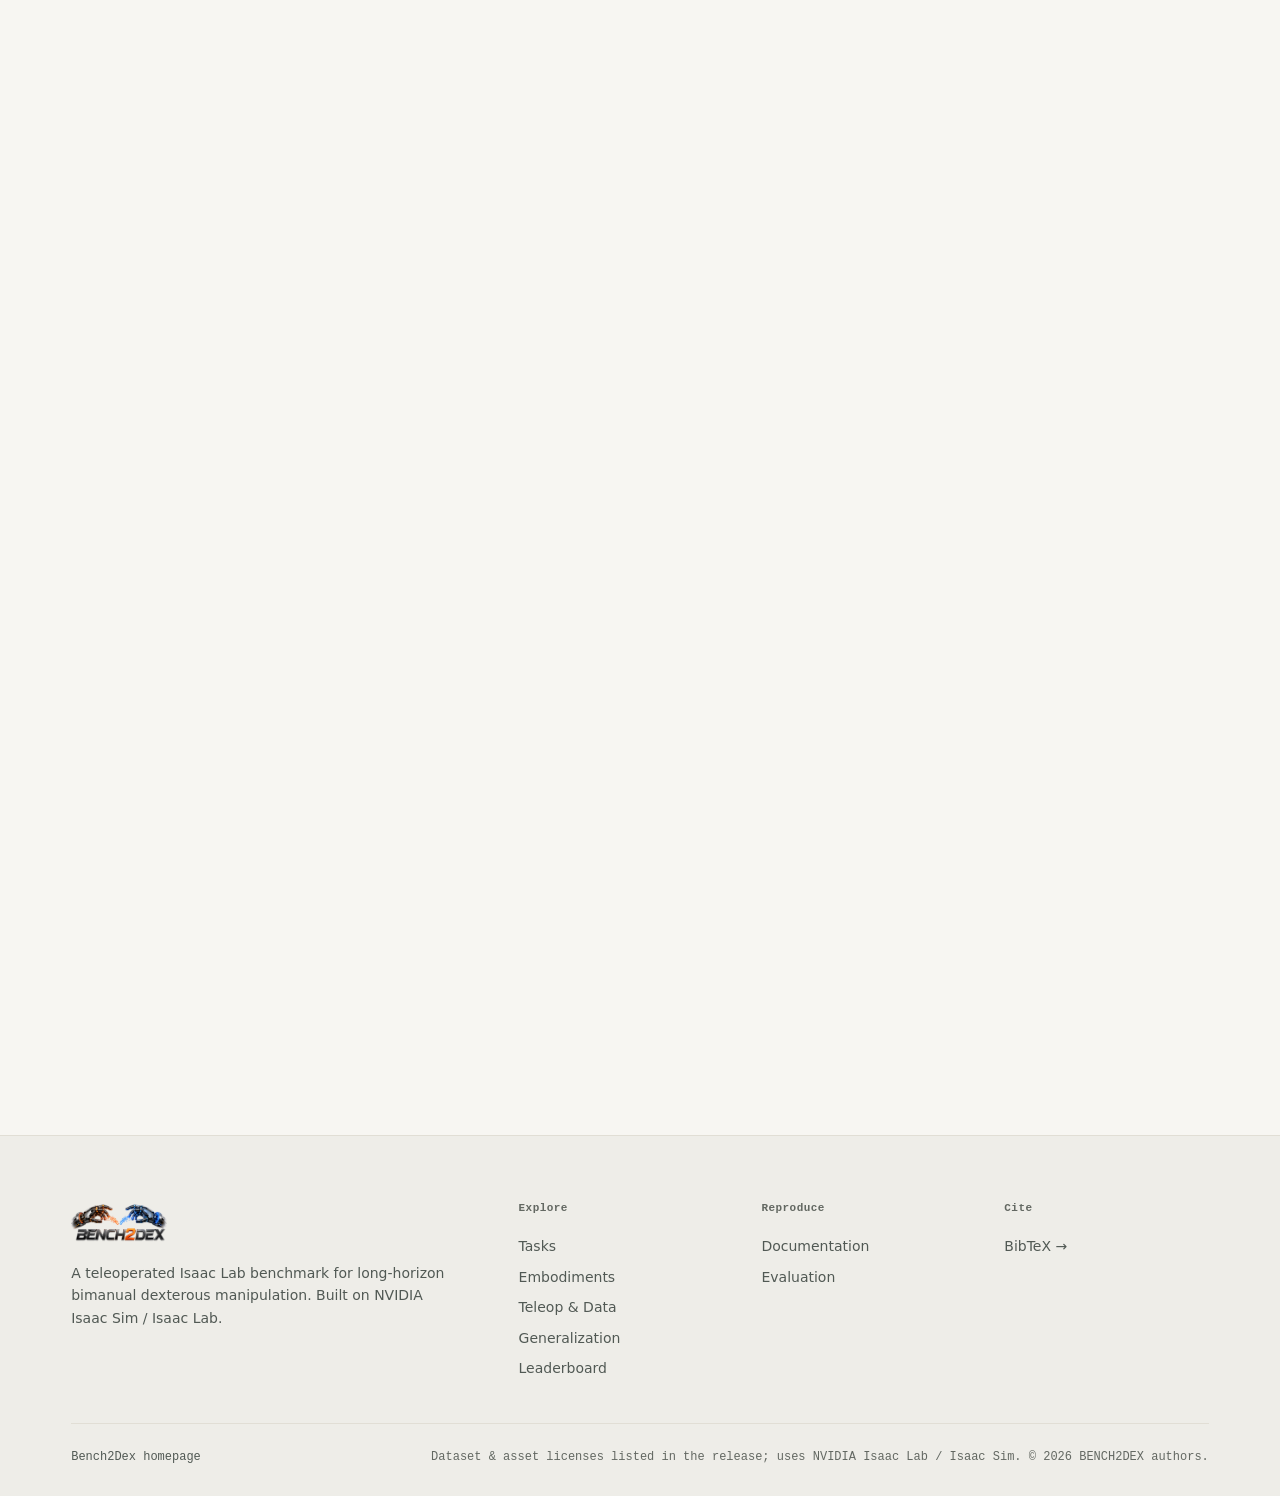
==== commit 3f738ef3: "style(leaderboard): update formatting" ====
--- a/index.html
+++ b/index.html
@@ -352,7 +352,10 @@
     </div>
 
     <div class="paper-summary board-section">
-      <div class="section-toolbar"><div class="section-heading"><h2>Overall Performance</h2><span class="section-count" id="home-ranking-count"></span></div><p id="home-ranking-label" class="sr-only" aria-live="polite"></p><div class="section-actions"><a class="btn btn-primary" href="leaderboard/index.html">Explore Leaderboard →</a></div></div>
+      <div class="section-toolbar">
+        <div class="section-intro"><div class="section-heading"><h2>Overall Performance</h2><span class="section-count" id="home-ranking-count"></span></div><p id="home-ranking-label" class="table-sort-status" aria-live="polite"></p></div>
+        <div class="section-meta"><p class="table-updated" id="home-ranking-updated"></p><div class="section-actions"><a class="btn btn-primary" href="leaderboard/index.html">Explore Leaderboard →</a></div></div>
+      </div>
       <div class="explorer-table-wrap" tabindex="0" role="region" aria-label="Policy Leaderboard"><table class="policy-table ranking-table" id="lb-table"></table></div>
       <div class="table-footer"><p class="table-note" id="home-ranking-caption"></p><div class="table-legend-compact"><strong class="best-value" title="Highest reported SR, LSCR or efficiency, including ties">Best</strong><span class="heat-key" aria-label="Color scale: 0 to 100 percent"><span>0</span><span class="heat-swatch" aria-hidden="true"></span><span>100%</span></span></div></div>
     </div>
--- a/assets/css/leaderboard.css
+++ b/assets/css/leaderboard.css
@@ -117,19 +117,25 @@
 .detail-actions{display:flex;align-items:center;flex-wrap:wrap;gap:10px;margin-top:18px;font-size:12px;}
 .detail-actions a{color:var(--cyan);text-decoration:underline;}
 .detail-actions button{font-size:11px;}
-.task-matrix-table{min-width:max(880px,calc(240px + var(--task-policy-count,5)*125px));table-layout:fixed;}
+.task-matrix-table{min-width:max(880px,calc(248px + var(--task-policy-count,5)*125px));table-layout:fixed;}
 #task-matrix .policy-table tr > :not(:first-child){text-align:center;}
 #task-matrix .policy-table thead th:not(:first-child) button{width:100%;text-align:center;}
 .task-matrix-table thead th:not(:first-child){min-width:125px;max-width:220px;text-align:center;}
 .task-matrix-table thead th:not(:first-child) button{white-space:normal;overflow-wrap:anywhere;}
-.task-matrix-table .task-name{position:sticky;left:0;z-index:2;min-width:240px;width:240px;max-width:300px;background:var(--surface);border-right:1px solid var(--line);text-align:left;}
+.task-matrix-table .task-name{position:sticky;left:0;z-index:2;min-width:248px;width:248px;max-width:248px;background:var(--surface);border-right:1px solid var(--line);text-align:left;}
 .task-matrix-table thead .task-name{z-index:5;background:#f0f3f7;}
 .task-matrix-table .task-name > button{display:flex;align-items:flex-start;gap:9px;text-align:left;border:0;background:none;padding:0;}
-.task-matrix-table .policy-label{font-size:12px;}
+.task-matrix-table .policy-label{font-size:12px;white-space:nowrap;overflow-wrap:normal;}
 .task-toggle{display:inline-flex;justify-content:center;align-items:center;width:16px;height:20px;flex:0 0 16px;font-size:21px;line-height:1;color:var(--text-faint);transition:transform .16s,color .16s;}
 .task-detail .explorer-table-wrap{border:1px solid #d5dee8;border-radius:8px;background:var(--surface);}
 .task-metric-table{min-width:620px;table-layout:fixed;}
-.task-detail .policy-name{min-width:150px;width:23%;background:var(--surface);}
+.task-metric-table .detail-summary{border-left:1px solid #dce3eb;}
+.task-metric-table td.detail-summary{background:#f2f6fc;font-weight:650;}
+.task-detail .policy-name{min-width:240px;width:240px;background:var(--surface);white-space:nowrap;}
+.task-detail .model-logo{width:20px;height:20px;flex-basis:20px;}
+.task-detail .model-name{font-size:12px;font-weight:600;}
+.task-detail .policy-variant{display:inline;margin:0;}
+.task-detail .policy-table tbody tr{height:36px;}
 .task-detail .policy-table th,.task-detail .policy-table td{padding:7px 10px;font-size:12px;}
 .task-detail .policy-table thead .policy-name{z-index:5;background:#f0f3f7;}
 /* Corner headings must sit above both the scrolling headings and frozen names. */
@@ -183,8 +189,8 @@
   .ranking-table .policy-label{font-size:12px;}
   .ranking-table .policy-meta{font-size:9px;}
   .ranking-table .rank-cell{width:40px;min-width:40px;max-width:40px;}
-  .task-matrix-table{min-width:max(740px,calc(170px + var(--task-policy-count,5)*100px));}
-  .task-matrix-table .task-name{min-width:170px;width:170px;max-width:170px;}
+  .task-matrix-table{min-width:max(740px,calc(232px + var(--task-policy-count,5)*100px));}
+  .task-matrix-table .task-name{min-width:232px;width:232px;max-width:232px;}
   .task-matrix-table thead th:not(:first-child){min-width:100px;}
   .task-matrix-table .policy-label{font-size:11px;}
   .board-section .results-key{font-size:10px;}
@@ -235,6 +241,7 @@
 .task-matrix-table .task-name > button{cursor:pointer;}
 .task-detail h3{display:flex;align-items:baseline;flex-wrap:wrap;gap:6px 14px;margin-bottom:14px;}
 .task-detail h3 span{display:inline;margin:0;font-size:12px;}
+.task-detail h3 .task-detail-name{font:inherit;color:inherit;white-space:nowrap;overflow-wrap:normal;}
 #protocol-notes{border:1px solid #dce2e8;border-radius:10px;padding:0 20px;background:#ffffff70;}
 #protocol-notes > summary{display:flex;align-items:center;justify-content:space-between;width:100%;padding:17px 0;list-style:none;font-size:14px;font-weight:600;}
 #protocol-notes > summary::-webkit-details-marker{display:none;}
@@ -259,3 +266,23 @@
   #protocol-notes{padding-inline:16px;}
 }
 @media(prefers-reduced-motion:reduce){.task-toggle,.sort-indicator{transition:none!important;}}
+
+/* Visible update dates, sort descriptions and whole-row task disclosure. */
+.section-toolbar{align-items:flex-start;}
+.section-intro{min-width:0;flex:1;}
+.table-sort-status{margin:8px 0 0;color:#657185;font-size:12px;line-height:1.6;}
+.section-meta{display:flex;flex-direction:column;align-items:flex-end;gap:7px;flex-shrink:0;}
+.table-updated{margin:2px 0 0;color:#657185;font-size:11px;line-height:1.6;white-space:nowrap;font-variant-numeric:tabular-nums;}
+.table-updated time{color:#48566a;}
+.table-updated span{color:#7a8594;}
+.section-meta .section-actions > button{height:26px;padding:3px 8px;}
+.section-meta .section-actions:has(> [hidden]:only-child){display:none;}
+.board-section .policy-table tbody tr[data-task-row]{cursor:pointer;}
+@media(max-width:600px){
+  .section-toolbar{gap:10px;}
+  .section-intro{flex-basis:100%;}
+  .section-meta{width:100%;flex-direction:row;justify-content:space-between;align-items:center;}
+  .section-meta .section-actions{margin-left:auto;}
+  .table-updated{margin:0;font-size:10px;}
+  .table-sort-status{margin-top:6px;font-size:11px;}
+}
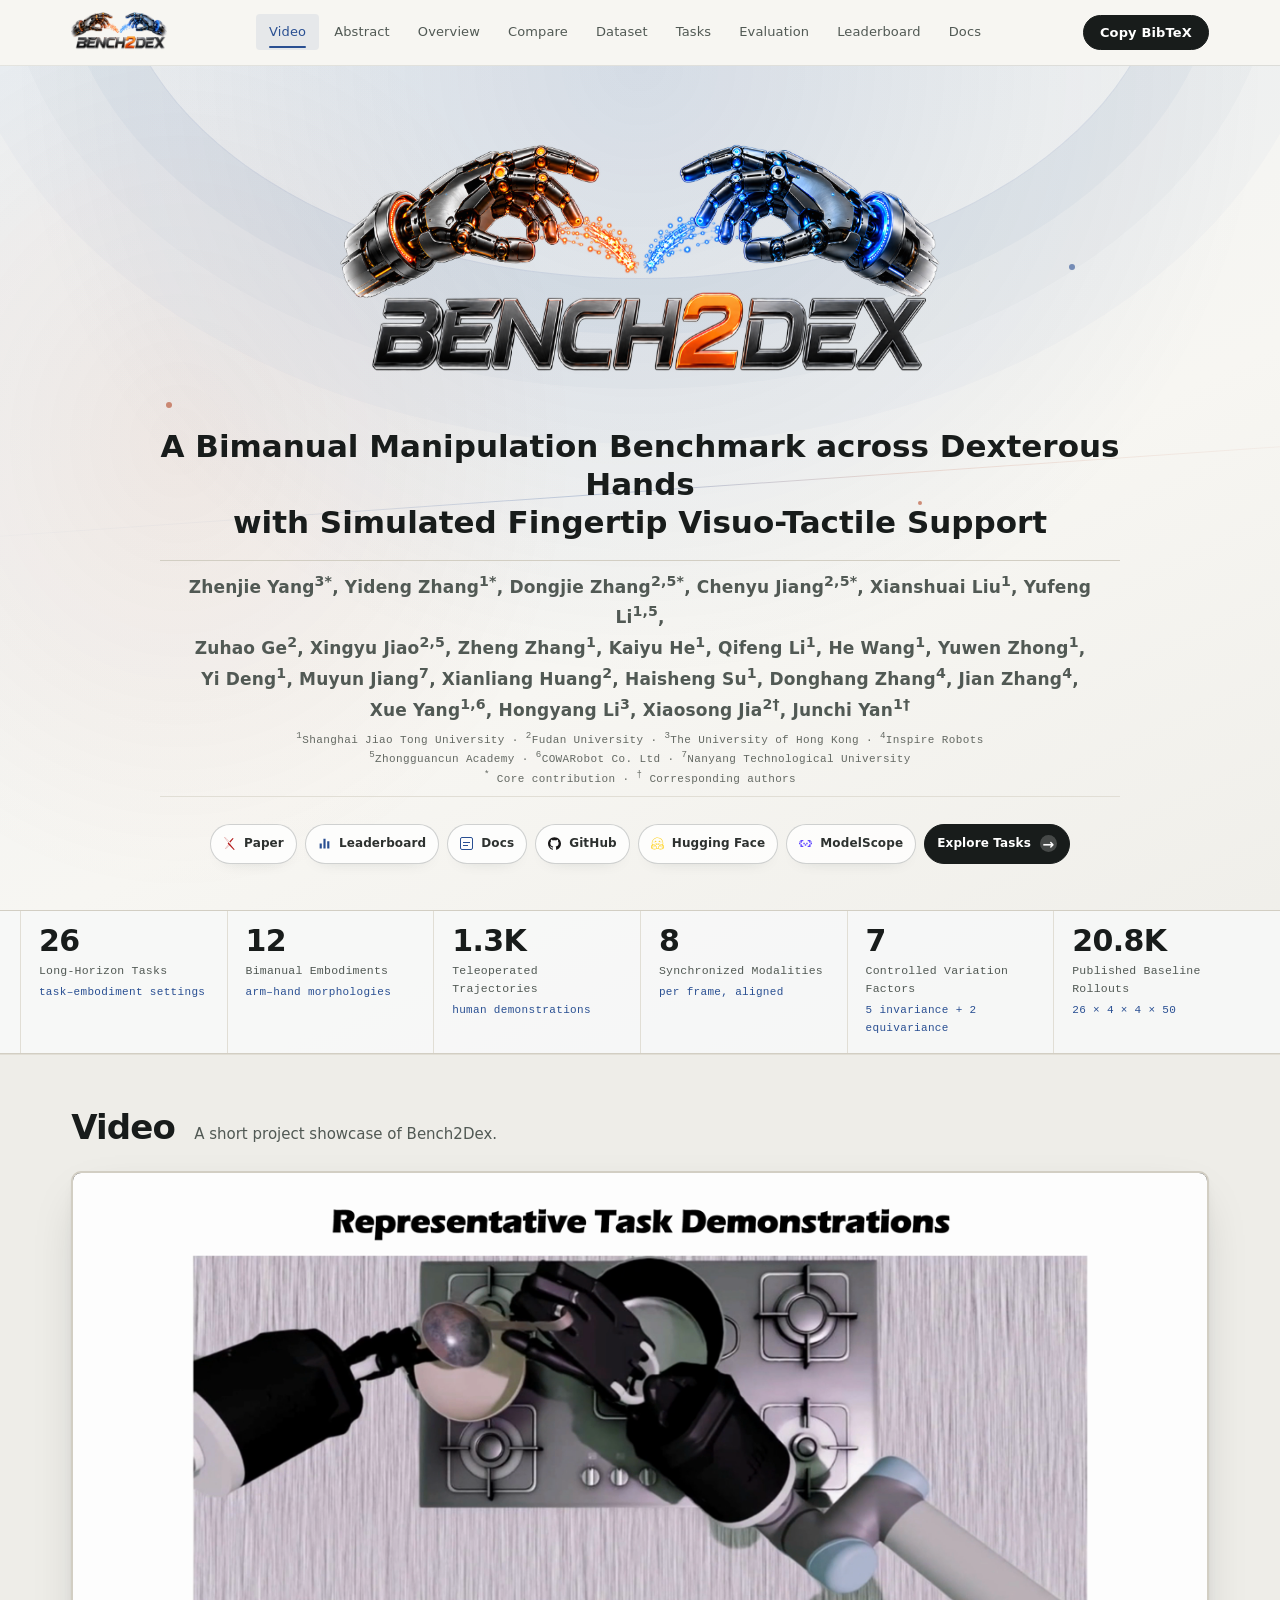
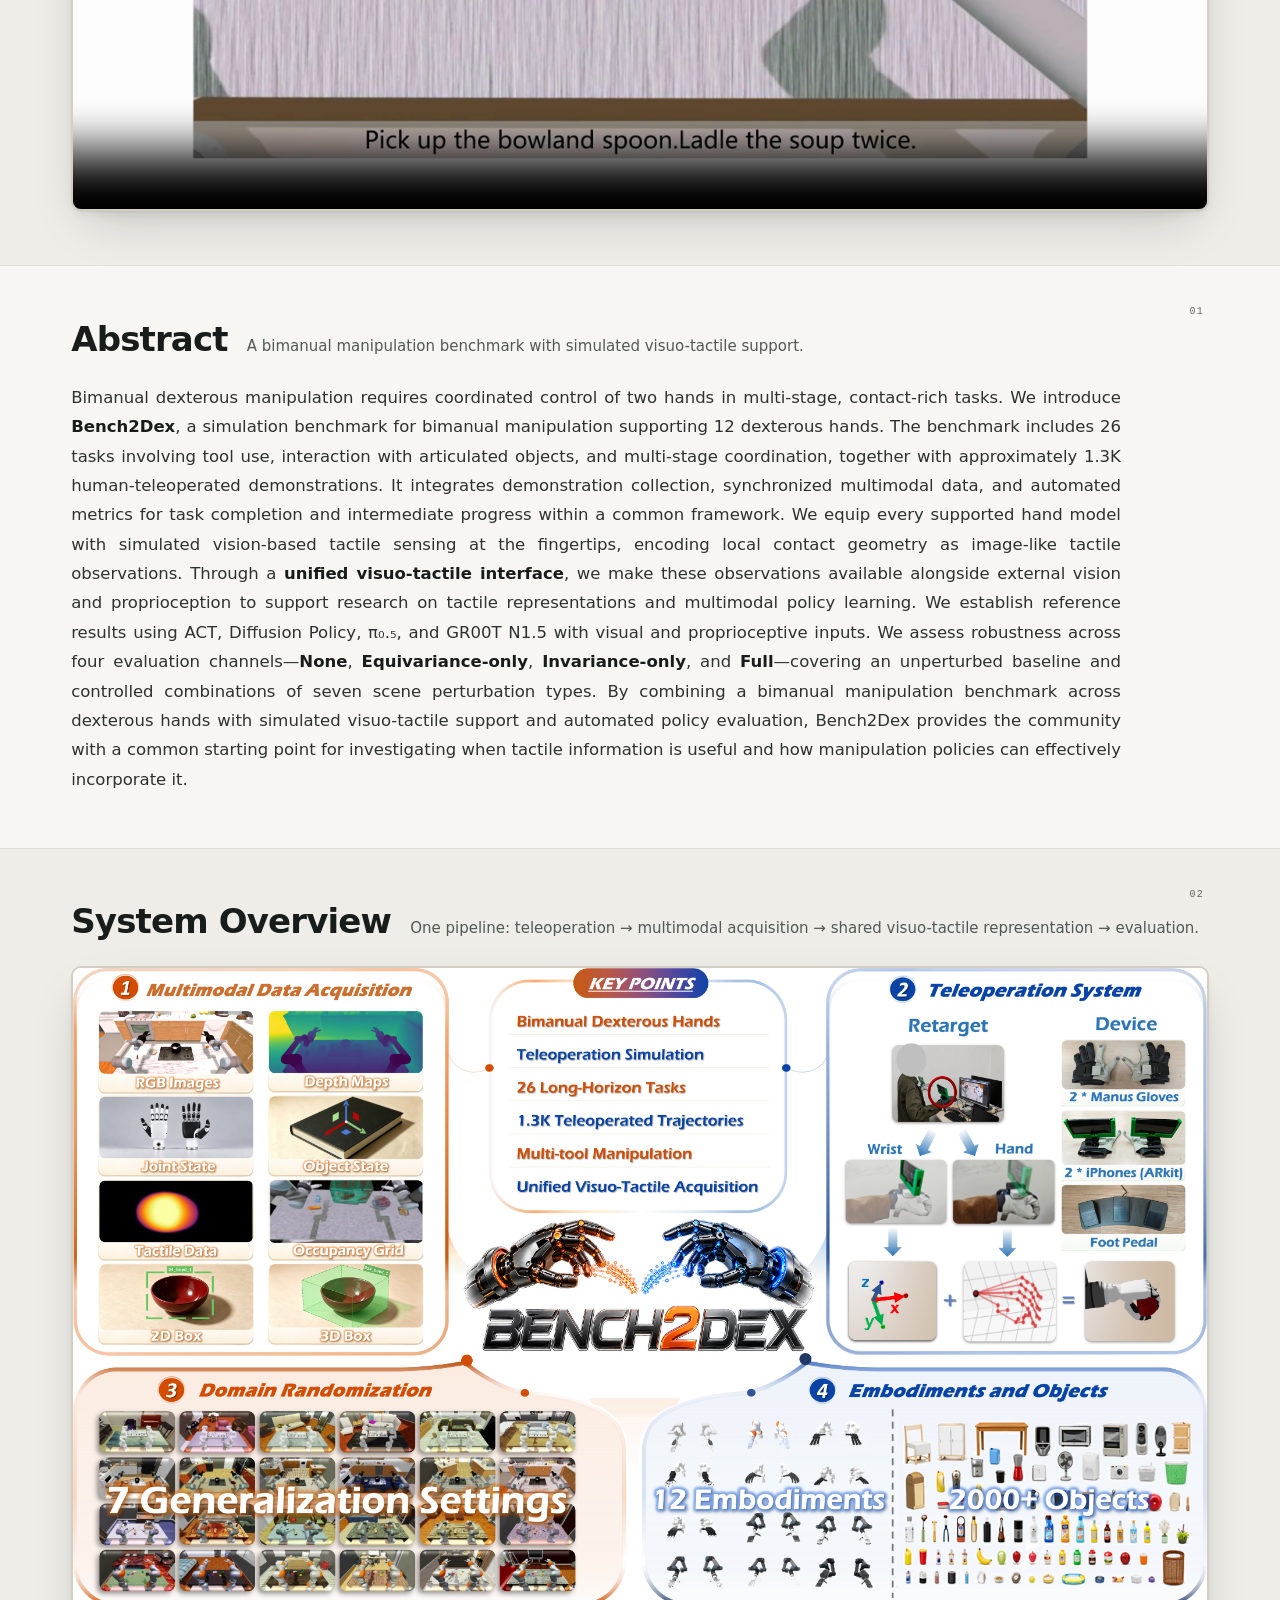
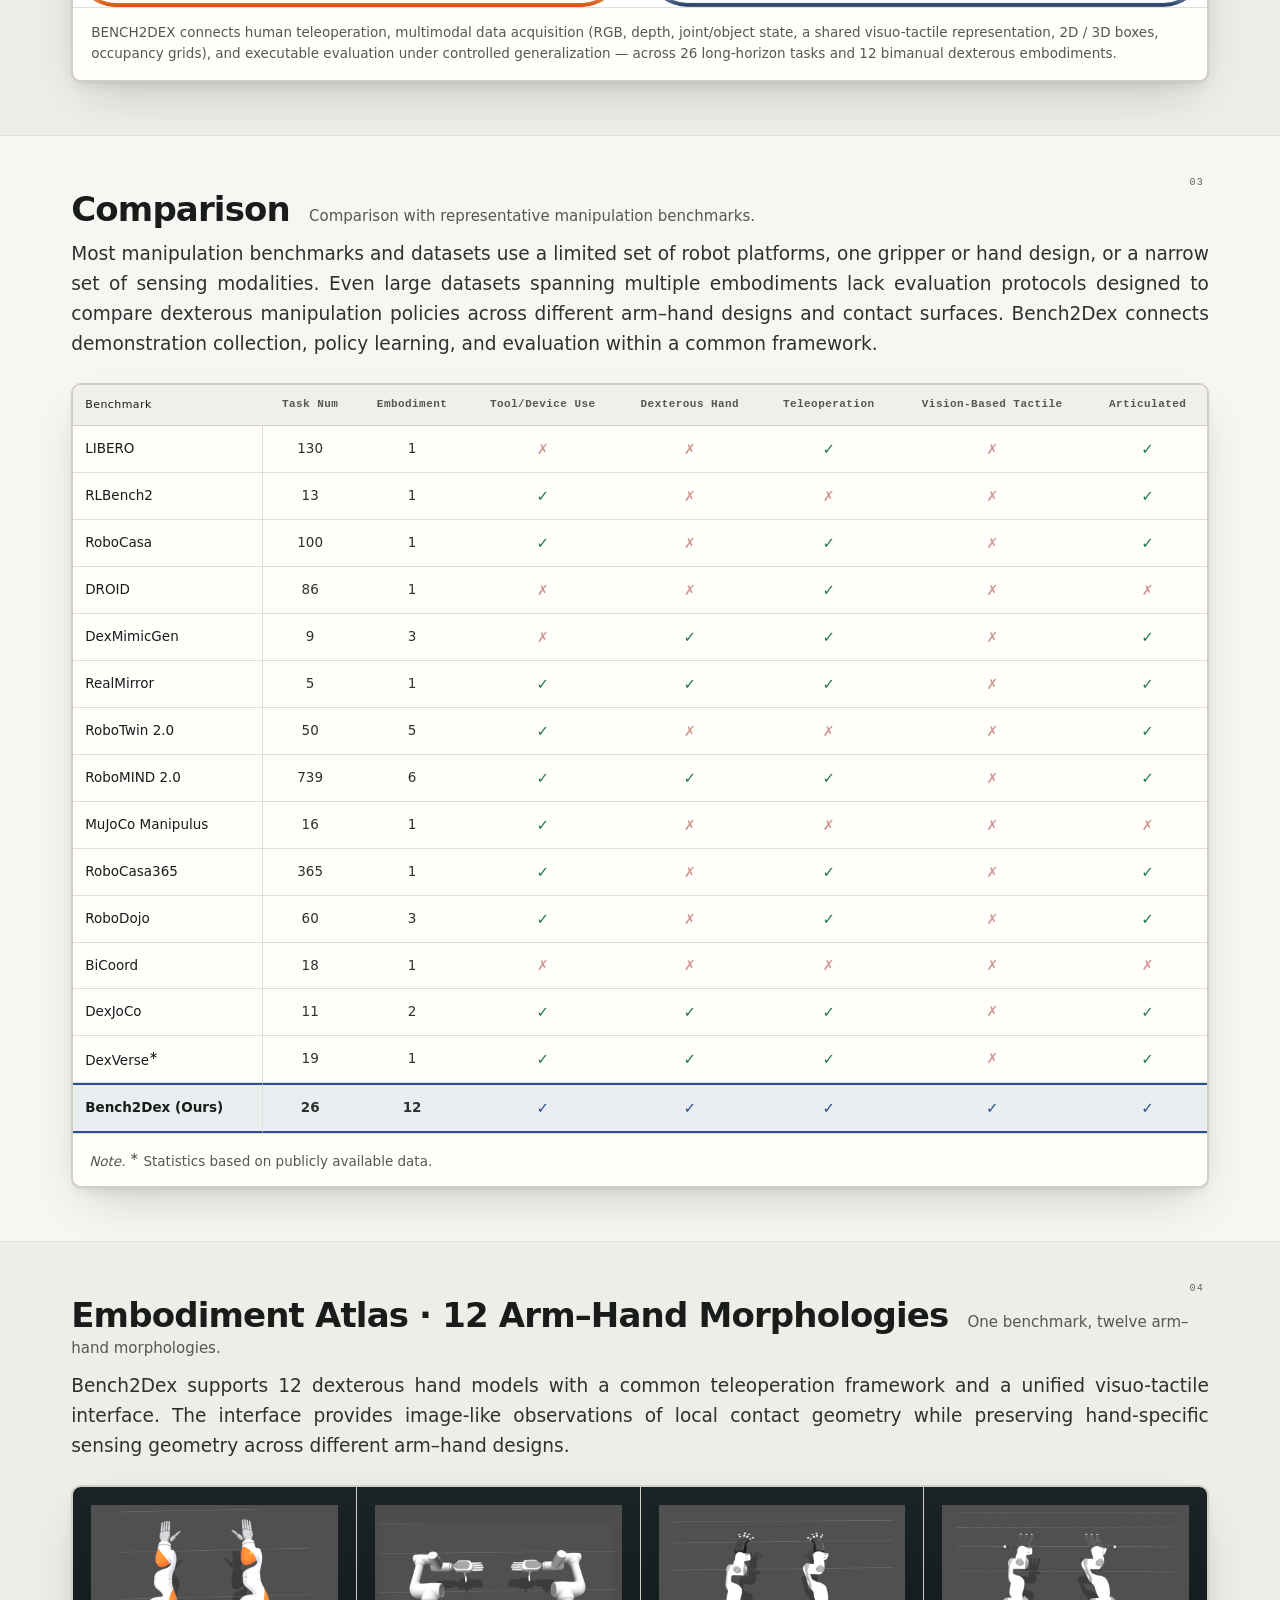
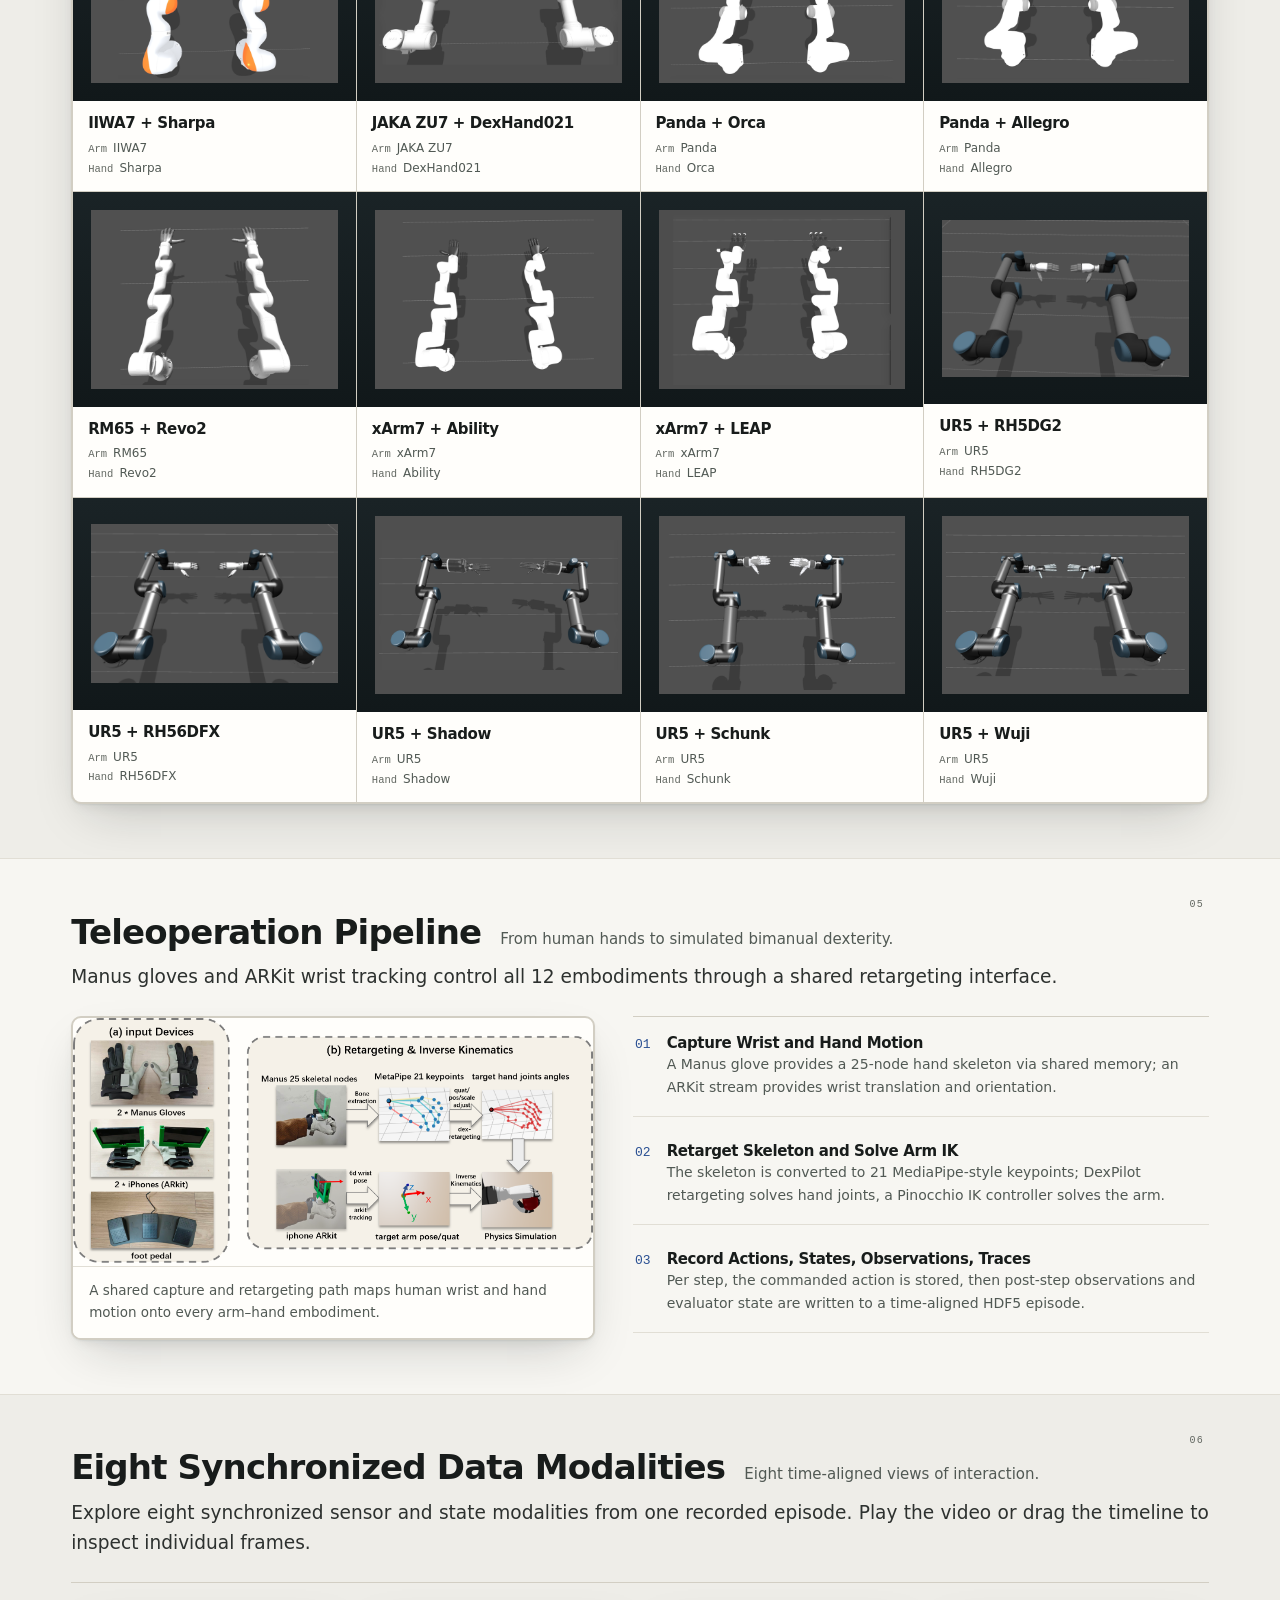
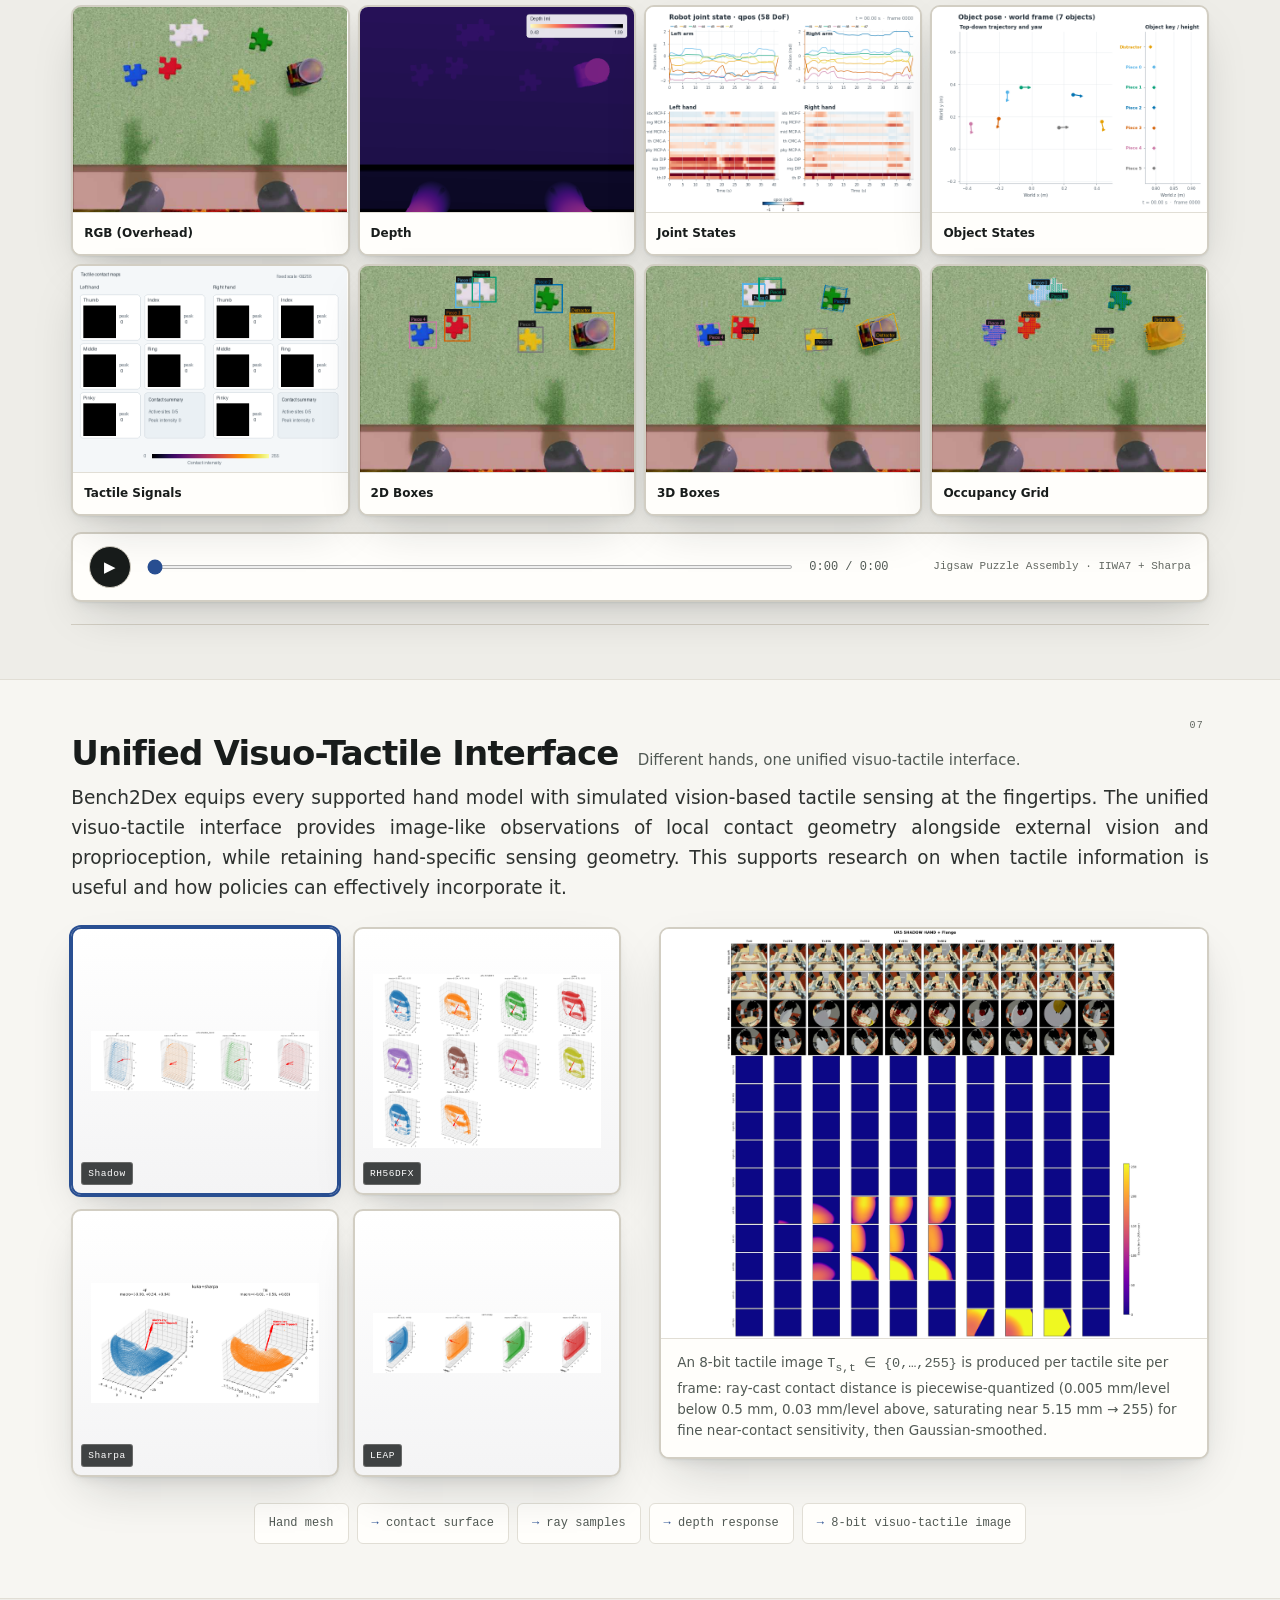
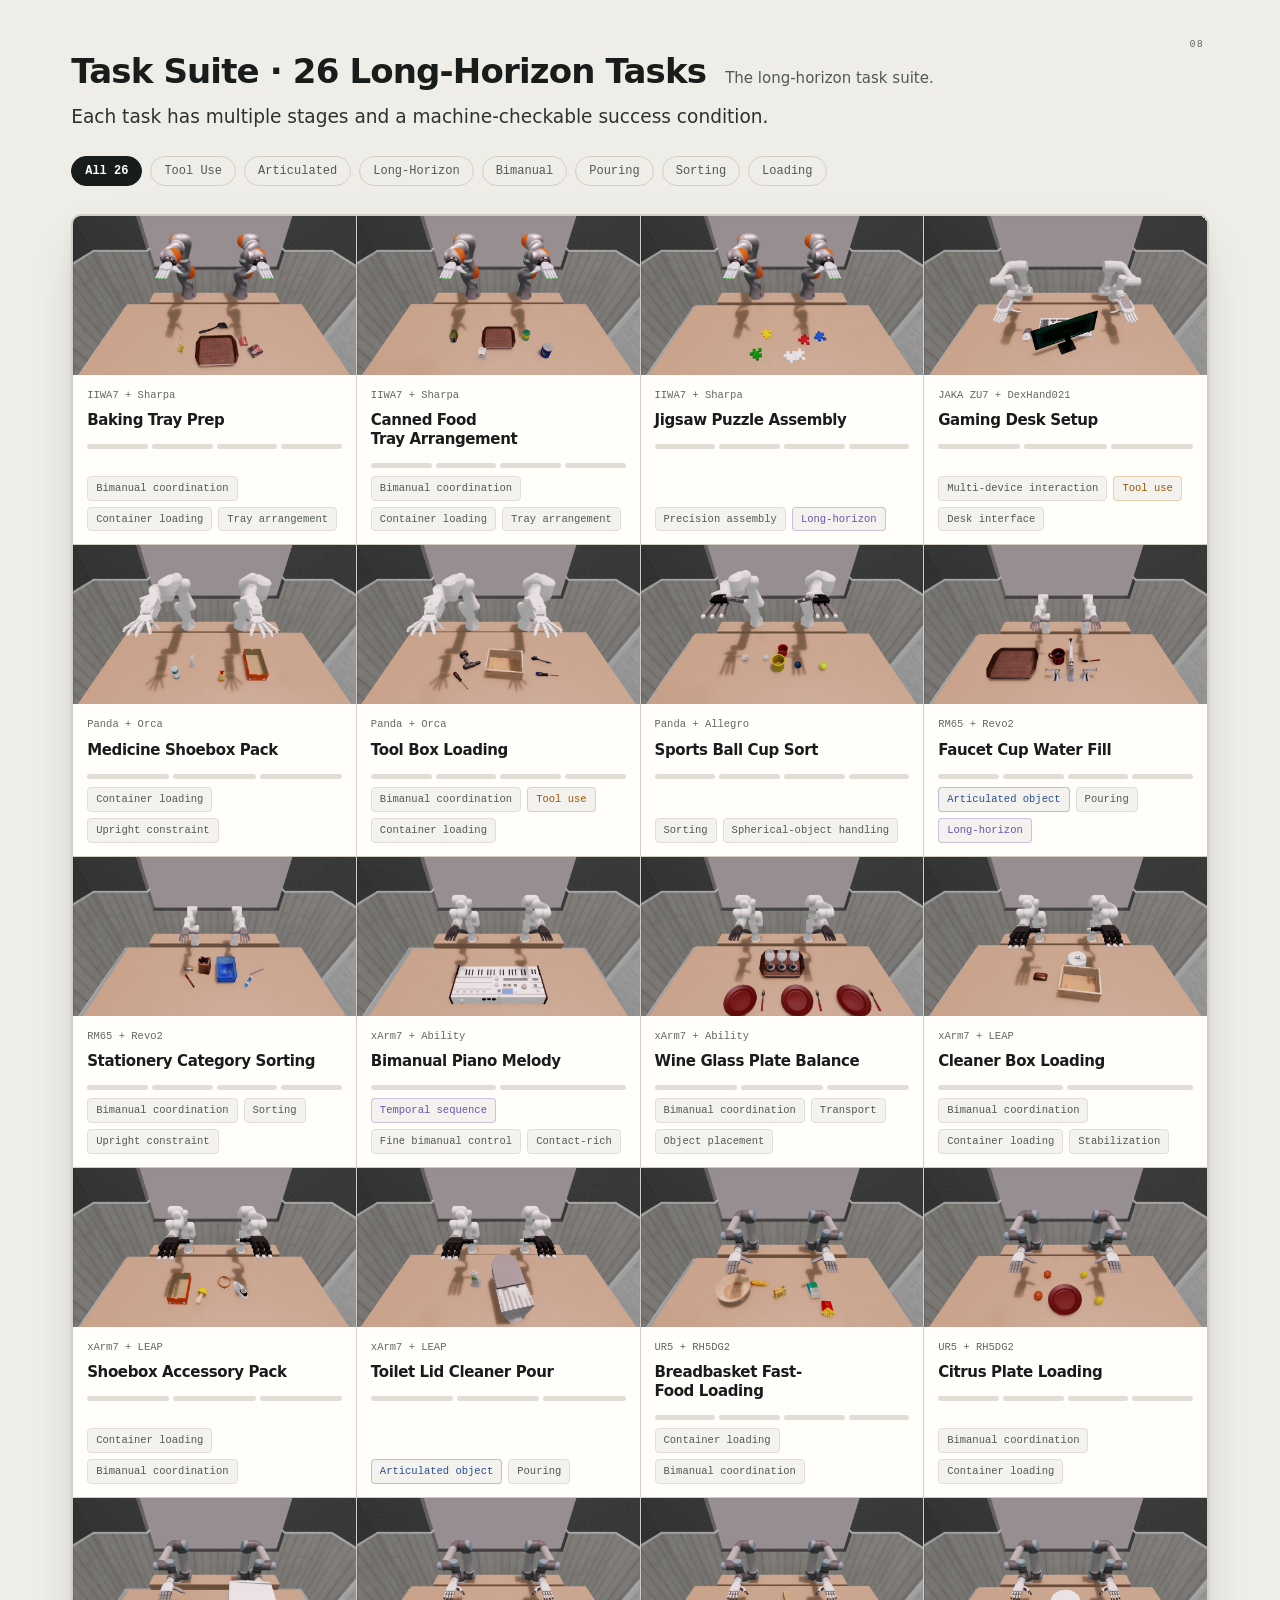
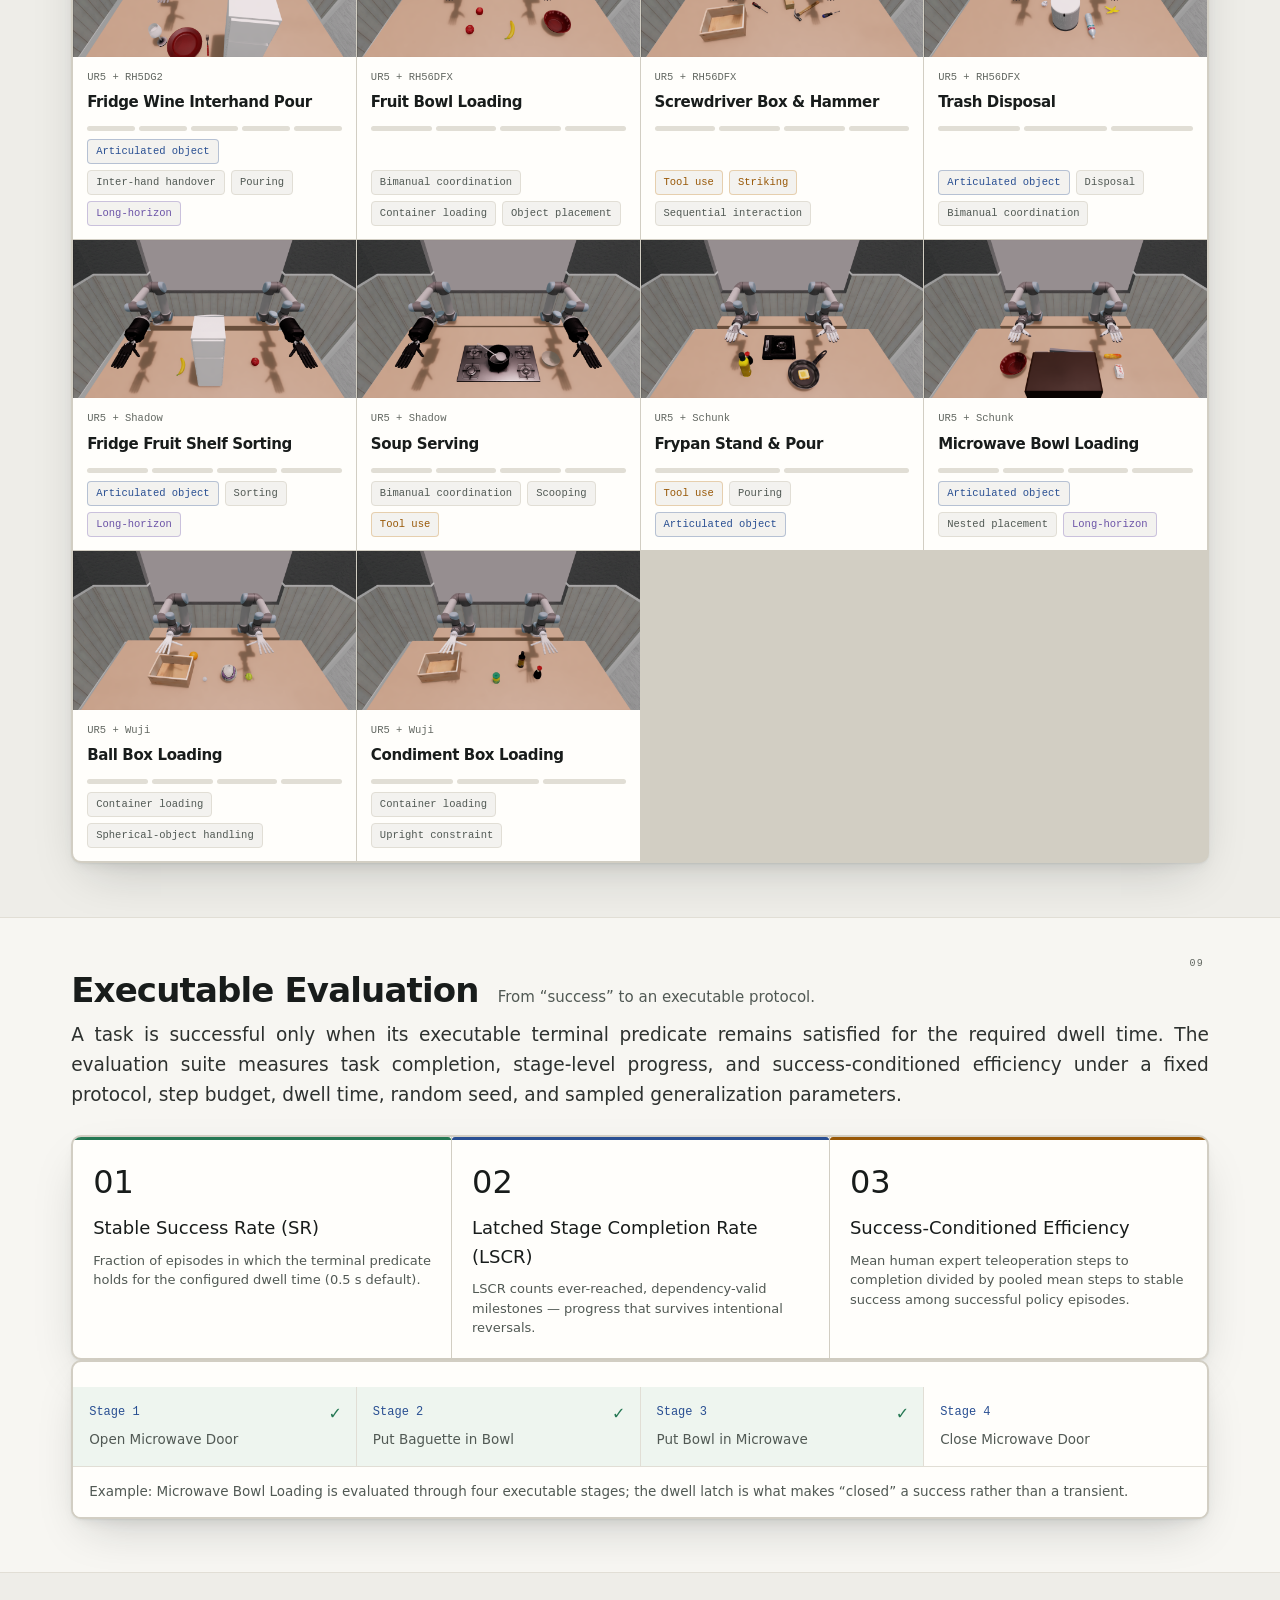
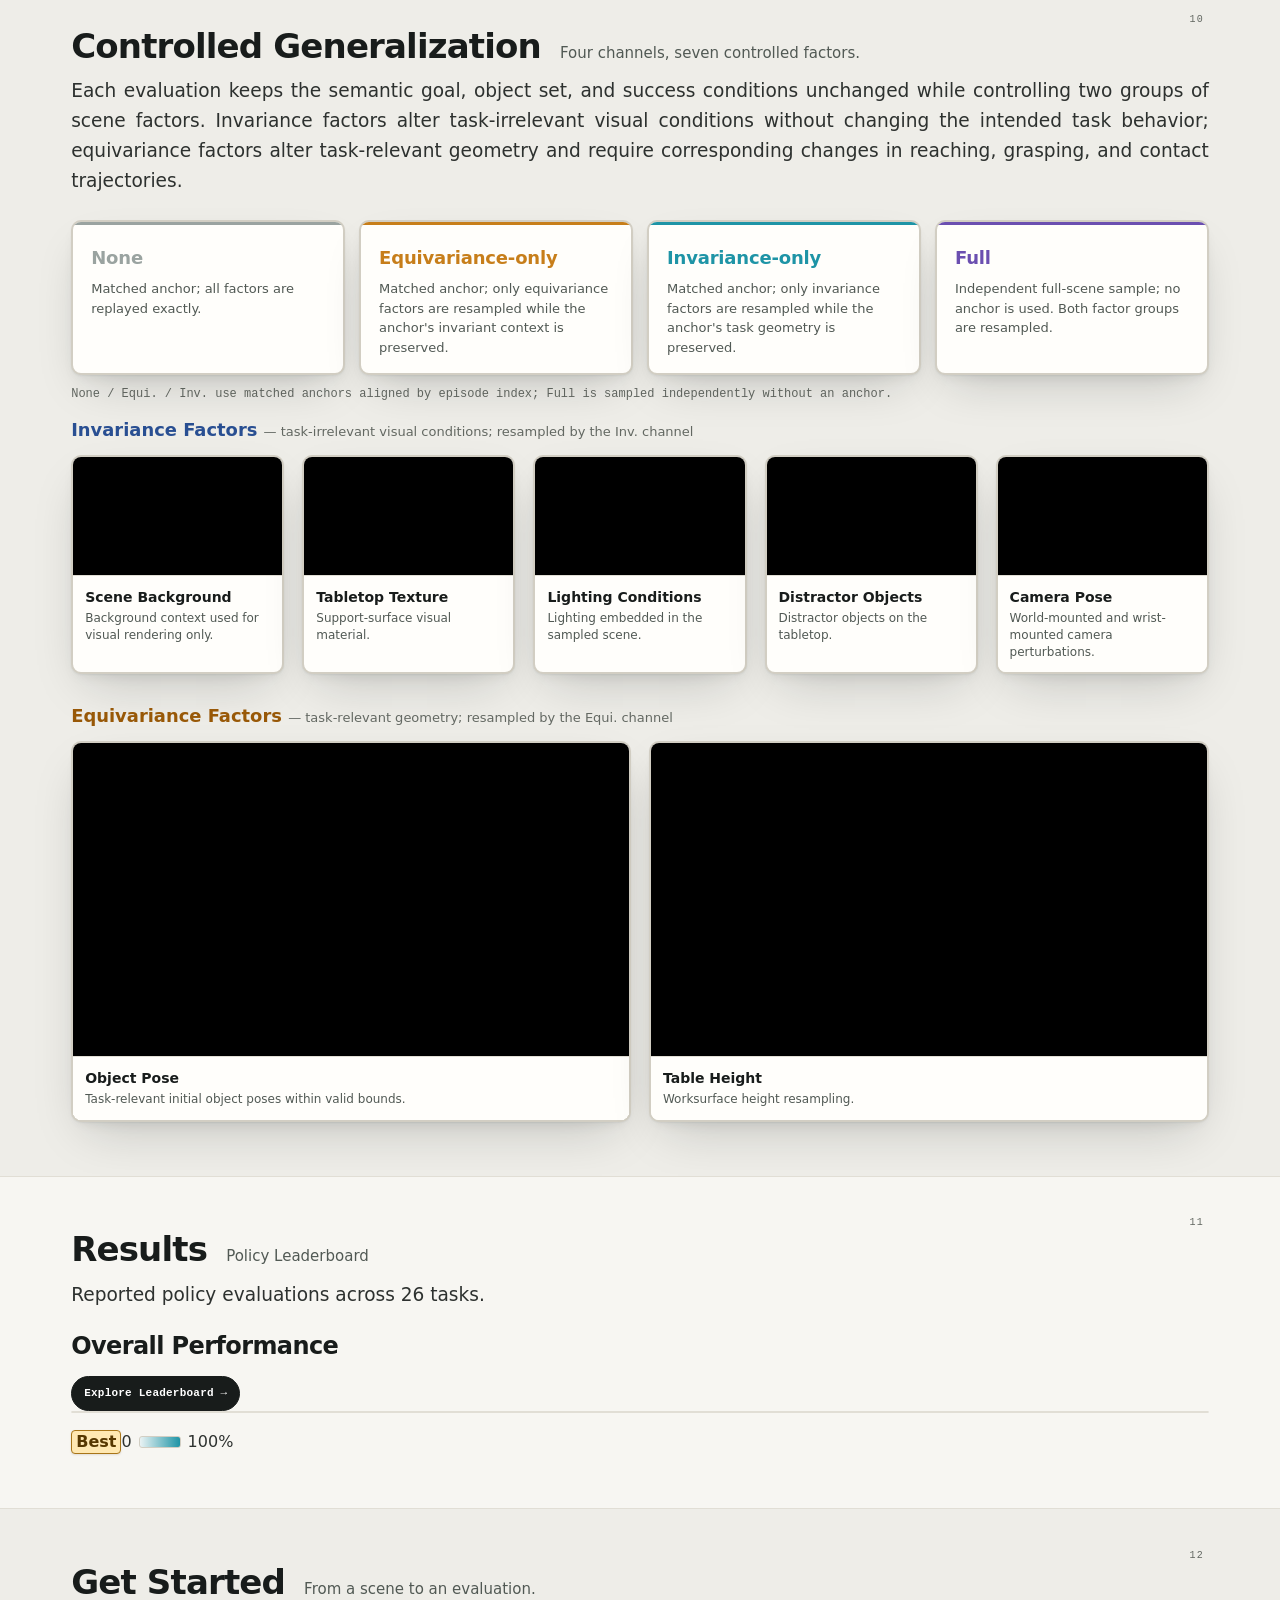
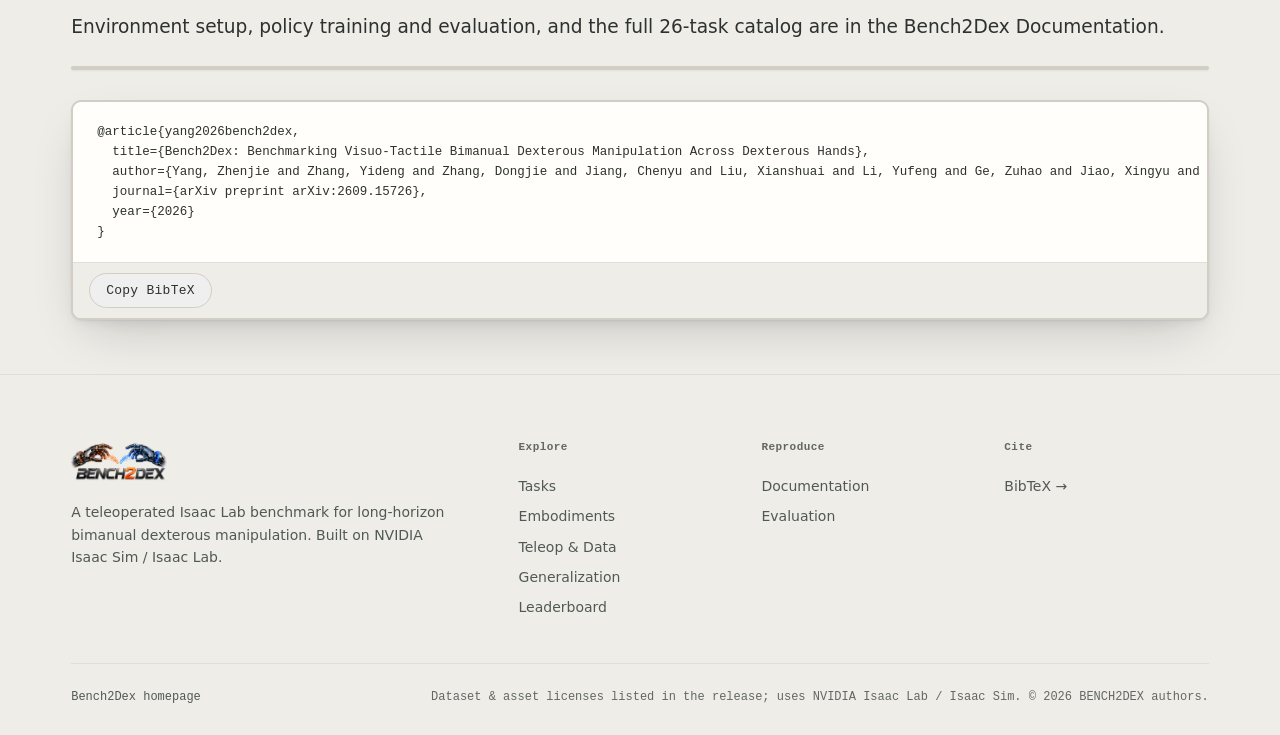
==== commit af16a5af: "refactor(leaderboard): use standalone repository" ====
--- a/index.html
+++ b/index.html
@@ -18,7 +18,7 @@
 <link rel="icon" href="assets/img/favicon.png" type="image/png">
 <link rel="apple-touch-icon" href="assets/img/apple-touch-icon.png">
 <link rel="stylesheet" href="assets/css/style.css">
-<link rel="stylesheet" href="assets/css/leaderboard.css">
+<link rel="stylesheet" href="https://bench2dex.github.io/Bench2Dex-Leaderboard/assets/css/leaderboard.css">
 </head>
 <body>
 
@@ -36,7 +36,7 @@
       <a href="#embodiments">Dataset</a>
       <a href="#tasks">Tasks</a>
       <a href="#evaluation">Evaluation</a>
-      <a href="#results">Leaderboard</a>
+      <a href="https://bench2dex.github.io/Bench2Dex-Leaderboard/">Leaderboard</a>
       <a href="#docs">Docs</a>
     </div>
     <div class="nav-cta">
@@ -60,7 +60,7 @@
   <a href="#tasks">Tasks</a>
   <a href="#evaluation">Evaluation</a>
   <a href="#generalization">Generalization</a>
-  <a href="#results">Leaderboard</a>
+  <a href="https://bench2dex.github.io/Bench2Dex-Leaderboard/">Leaderboard</a>
   <a href="#docs">Docs & Get Started</a>
 </div>
 
@@ -85,7 +85,7 @@
       </div>
       <nav class="cta" aria-label="Project resources">
         <a class="btn btn-resource" href="https://arxiv.org/abs/2609.15726" target="_blank" rel="noopener"><svg class="btn-mark mark-arxiv" viewBox="0 0 24 24" aria-hidden="true" focusable="false"><path d="M3.8423 0a1.0037 1.0037 0 0 0-.922.6078c-.1536.3687-.0438.6275.2938 1.1113l6.9185 8.3597-1.0223 1.1058a1.0393 1.0393 0 0 0 .003 1.4229l1.2292 1.3135-5.4391 6.4444c-.2803.299-.4538.823-.2971 1.1986a1.0253 1.0253 0 0 0 .9585.635.9133.9133 0 0 0 .6891-.3405l5.783-6.126 7.4902 8.0051a.8527.8527 0 0 0 .6835.2597.9575.9575 0 0 0 .8777-.6138c.1577-.377-.017-.7502-.306-1.1407l-7.0518-8.3418 1.0632-1.13a.9626.9626 0 0 0 .0089-1.3165L4.6336.4639s-.3733-.4535-.768-.463zm0 .272h.0166c.2179.0052.4874.2715.5644.3639l.005.006.0052.0055 10.169 10.9905a.6915.6915 0 0 1-.0072.945l-1.0666 1.133-1.4982-1.7724-8.5994-10.39c-.3286-.472-.352-.6183-.2592-.841a.7307.7307 0 0 1 .6704-.4401Zm14.341 1.5701a.877.877 0 0 0-.6554.2418l-5.6962 6.1584 1.6944 1.8319 5.3089-6.5138c.3251-.4335.479-.6603.3247-1.0292a1.1205 1.1205 0 0 0-.9763-.689zm-7.6557 12.2823 1.3186 1.4135-5.7864 6.1295a.6494.6494 0 0 1-.4959.26.7516.7516 0 0 1-.706-.4669c-.1119-.2682.0359-.6864.2442-.9083l.0051-.0055.0047-.0055z"/></svg>Paper</a>
-        <a class="btn btn-resource" href="leaderboard/index.html"><svg class="btn-mark" viewBox="0 0 24 24" aria-hidden="true" focusable="false"><path d="M3 12h4v9H3zm7-9h4v18h-4zm7 5h4v13h-4z"/></svg>Leaderboard</a>
+        <a class="btn btn-resource" href="https://bench2dex.github.io/Bench2Dex-Leaderboard/"><svg class="btn-mark" viewBox="0 0 24 24" aria-hidden="true" focusable="false"><path d="M3 12h4v9H3zm7-9h4v18h-4zm7 5h4v13h-4z"/></svg>Leaderboard</a>
         <a class="btn btn-resource" href="https://bench2dex.github.io/doc/" target="_blank" rel="noopener"><span class="btn-mark mark-doc" aria-hidden="true"></span>Docs</a>
         <a class="btn btn-resource" href="https://github.com/Bench2Dex/Bench2Dex" target="_blank" rel="noopener"><svg class="btn-mark mark-github" viewBox="0 0 24 24" aria-hidden="true" focusable="false"><path d="M12 .297c-6.63 0-12 5.373-12 12 0 5.303 3.438 9.8 8.205 11.385.6.113.82-.258.82-.577 0-.285-.01-1.04-.015-2.04-3.338.724-4.042-1.61-4.042-1.61C4.422 18.07 3.633 17.7 3.633 17.7c-1.087-.744.084-.729.084-.729 1.205.084 1.838 1.236 1.838 1.236 1.07 1.835 2.809 1.305 3.495.998.108-.776.417-1.305.76-1.605-2.665-.3-5.466-1.332-5.466-5.93 0-1.31.465-2.38 1.235-3.22-.135-.303-.54-1.523.105-3.176 0 0 1.005-.322 3.3 1.23.96-.267 1.98-.399 3-.405 1.02.006 2.04.138 3 .405 2.28-1.552 3.285-1.23 3.285-1.23.645 1.653.24 2.873.12 3.176.765.84 1.23 1.91 1.23 3.22 0 4.61-2.805 5.625-5.475 5.92.42.36.81 1.096.81 2.22 0 1.606-.015 2.896-.015 3.286 0 .315.21.69.825.57C20.565 22.092 24 17.592 24 12.297c0-6.627-5.373-12-12-12"/></svg>GitHub</a>
         <a class="btn btn-resource btn-huggingface" href="https://huggingface.co/Bench2Dex" target="_blank" rel="noopener"><svg class="btn-mark mark-hf" viewBox="0 0 24 24" aria-hidden="true" focusable="false"><path d="M1.4446 11.5059c0 1.1021.1673 2.1585.4847 3.1563-.0378-.0028-.0691-.0058-.1058-.0058-.4209 0-.8015.16-1.0704.4512-.3454.3737-.4984.8335-.4316 1.293a1.576 1.576 0 0 0 .2148.5978c-.2319.1864-.4018.4456-.4844.7578-.0646.2448-.131.7543.2149 1.2794a1.4552 1.4552 0 0 0-.0625.1055c-.208.3923-.2207.8372-.0371 1.25.2783.6258.9696 1.1175 2.3126 1.6467.8356.3292 1.5988.5411 1.6056.543 1.1046.2847 2.104.4277 2.969.4277 1.4173 0 2.4754-.3849 3.1525-1.1446 1.538.2651 2.791.1403 3.592.006.6773.7555 1.7332 1.1387 3.1467 1.1387.8649 0 1.8643-.143 2.969-.4278.0068-.0019.77-.2138 1.6056-.543 1.343-.5292 2.0343-1.0208 2.3126-1.6466.1836-.4129.171-.8577-.037-1.25a1.4685 1.4685 0 0 0-.0626-.1056c.346-.525.2795-1.0346.2149-1.2793-.0826-.3122-.2525-.5714-.4844-.7579.11-.1816.1831-.3788.2148-.5977.0669-.4595-.0862-.9193-.4316-1.293-.2688-.2913-.6495-.4513-1.0704-.4513-.0209 0-.0376.0008-.0588.0018.3162-.9966.4846-2.0518.4846-3.1523 0-5.807-4.7362-10.5144-10.5789-10.5144-5.8426 0-10.5788 4.7073-10.5788 10.5144Zm10.5788-9.4831c5.2727 0 9.5476 4.246 9.5476 9.483a9.4201 9.4201 0 0 1-.2696 2.2365c-.0039-.0047-.0079-.011-.0117-.0156-.274-.3255-.6679-.5059-1.1075-.5059-.352 0-.714.1155-1.0763.3438-.2403.1517-.5058.422-.7793.7598-.2534-.3492-.608-.5832-1.0137-.6465a1.5174 1.5174 0 0 0-.2344-.0176c-.9263 0-1.4828.7993-1.6935 1.5177-.1046.2426-.6065 1.3482-1.3614 2.0978-1.1681 1.1601-1.4458 2.3534-.8396 3.6382-.843.1029-1.5836.0927-2.365-.006.5906-1.212.3626-2.4388-.8426-3.6322-.755-.7496-1.2568-1.8552-1.3614-2.0978-.2107-.7184-.7673-1.5177-1.6935-1.5177-.078 0-.1568.0054-.2344.0176-.4057.0633-.7604.2973-1.0137.6465-.2735-.3379-.539-.6081-.7794-.7598-.3622-.2283-.7243-.3438-1.0762-.3438-.4266 0-.8094.171-1.0821.4786a9.4208 9.4208 0 0 1-.2598-2.1936c0-5.237 4.2749-9.483 9.5475-9.483zM8.6443 7.0036c-.4838.0043-.9503.2667-1.1934.7227-.3536.6633-.1006 1.4873.5645 1.84.351.1862.4883-.5261.836-.6485.3107-.1095.841.399 1.0078.086.3536-.6634.1025-1.4874-.5625-1.84a1.3659 1.3659 0 0 0-.6524-.1602Zm6.8403 0c-.2199-.002-.4426.05-.6504.1602-.665.3526-.9181 1.1766-.5645 1.84.1669.313.6971-.1955 1.0079-.086.3476.1224.4867.8347.838.6485.6649-.3527.916-1.1767.5624-1.84-.243-.456-.7096-.7184-1.1934-.7227Zm-9.7565 1.418a.8768.8768 0 0 0-.877.877c0 .4846.3925.877.877.877a.8768.8768 0 0 0 .877-.877.8768.8768 0 0 0-.877-.877zm12.6434 0c-.4845 0-.879.3925-.879.877 0 .4846.3945.877.879.877a.8768.8768 0 0 0 .877-.877.8768.8768 0 0 0-.877-.877zM8.7927 11.459c-.179-.003-.2793.1107-.2793.416 0 .8097.3874 2.125 1.4279 2.924.207-.7123 1.3453-1.2832 1.5079-1.2012.2315.1167.2191.4417.6074.7266.3884-.285.374-.6098.6056-.7266.1627-.082 1.3009.4889 1.5079 1.2012 1.0404-.799 1.4278-2.1144 1.4278-2.924 0-1.2212-1.583.6402-3.5413.6485-1.4686-.0061-2.7266-1.0558-3.2639-1.0645zM4.312 14.4768c.5792.365 1.6964 2.2751 2.1056 3.0177.1371.2488.371.3536.582.3536.4188 0 .7465-.4138.0391-.9395-1.0636-.791-.6914-2.0846-.1836-2.1642a.4302.4302 0 0 1 .0664-.004c.4616 0 .666.7892.666.7892s.5959 1.4898 1.6213 2.508c.942.9356 1.062 1.703.4961 2.6661-.0164-.004-.0159.0236-.1484.2149-.1853.2673-.4322.4688-.7188.6152-.5062.2269-1.1397.2696-1.7833.2696-1.037 0-2.1017-.1824-2.6975-.336-.0293-.0075-3.6505-.9567-3.1916-1.8224.0771-.1454.2033-.2031.3633-.2031.6463 0 1.823.9551 2.3283.9551.113 0 .196-.0865.2285-.2031.2249-.8045-3.2787-1.0522-2.9846-2.1642.0519-.1967.193-.2757.3907-.2754.854 0 2.7704 1.4923 3.172 1.4923.0307 0 .0525-.0085.0645-.0274.2012-.3227.1096-.5865-1.3087-1.4395-1.4182-.8533-2.4315-1.329-1.8653-1.9416.0651-.0707.1574-.1015.2695-.1015.8611.0002 2.8948 1.84 2.8948 1.84s.5487.5683.8809.5683c.0762 0 .1416-.0315.1855-.1054.2355-.3946-2.1858-2.2183-2.3224-2.971-.0926-.51.0641-.7676.3555-.7676-.0006.008.1701-.0285.4942.1759zm16.2257.5918c-.1366.7526-2.5579 2.5764-2.3224 2.9709.044.074.1092.1055.1855.1055.3321 0 .881-.5684.881-.5684s2.0336-1.8397 2.8947-1.84c.1121 0 .2044.0308.2695.1016.5662.6125-.447 1.0882-1.8653 1.9415-1.4183.853-1.51 1.1168-1.3087 1.4396.012.0188.0337.0273.0644.0273.4016 0 2.3181-1.4923 3.1721-1.4923.1977-.0002.3388.0787.3907.2754.294 1.112-3.2095 1.3597-2.9846 2.1642.0325.1166.1156.2032.2285.2032.5054 0 1.682-.9552 2.3283-.9552.16 0 .2862.0577.3633.2032.459.8656-3.1623 1.8149-3.1916 1.8224-.5958.1535-1.6605.336-2.6975.336-.6351 0-1.261-.0409-1.7638-.2599-.2949-.1472-.5488-.3516-.7383-.625-.0411-.0682-.1026-.1476-.1426-.205-.5726-.9679-.455-1.7371.4903-2.676 1.0254-1.0182 1.6212-2.508 1.6212-2.508s.2044-.7891.666-.7891a.4318.4318 0 0 1 .0665.0039c.5078.0796.88 1.3732-.1836 2.1642-.7074.5257-.3797.9395.039.9395.211 0 .445-.1047.5821-.3535.4092-.7426 1.5264-2.6527 2.1056-3.0178.5588-.3524.99-.1816.8497.5918z"/></svg>Hugging Face</a>
@@ -354,7 +354,7 @@
     <div class="paper-summary board-section">
       <div class="section-toolbar">
         <div class="section-intro"><div class="section-heading"><h2>Overall Performance</h2><span class="section-count" id="home-ranking-count"></span></div><p id="home-ranking-label" class="table-sort-status" aria-live="polite"></p></div>
-        <div class="section-meta"><p class="table-updated" id="home-ranking-updated"></p><div class="section-actions"><a class="btn btn-primary" href="leaderboard/index.html">Explore Leaderboard →</a></div></div>
+        <div class="section-meta"><p class="table-updated" id="home-ranking-updated"></p><div class="section-actions"><a class="btn btn-primary" href="https://bench2dex.github.io/Bench2Dex-Leaderboard/">Explore Leaderboard →</a></div></div>
       </div>
       <div class="explorer-table-wrap" tabindex="0" role="region" aria-label="Policy Leaderboard"><table class="policy-table ranking-table" id="lb-table"></table></div>
       <div class="table-footer"><p class="table-note" id="home-ranking-caption"></p><div class="table-legend-compact"><strong class="best-value" title="Highest reported SR, LSCR or efficiency, including ties">Best</strong><span class="heat-key" aria-label="Color scale: 0 to 100 percent"><span>0</span><span class="heat-swatch" aria-hidden="true"></span><span>100%</span></span></div></div>
@@ -400,7 +400,7 @@
         <a href="#embodiments">Embodiments</a>
         <a href="#data">Teleop & Data</a>
         <a href="#generalization">Generalization</a>
-        <a href="#results">Leaderboard</a>
+        <a href="https://bench2dex.github.io/Bench2Dex-Leaderboard/">Leaderboard</a>
       </div>
       <div>
         <h5>Reproduce</h5>
@@ -422,8 +422,9 @@
 <div class="copy-toast" id="copy-toast" role="status" aria-live="polite">BibTeX copied</div>
 
 <script src="assets/js/data.js"></script>
-<script src="assets/js/results-model.js"></script>
-<script src="assets/js/overall-table.js"></script>
+<script src="https://bench2dex.github.io/Bench2Dex-Leaderboard/assets/js/evaluations.js"></script>
+<script src="https://bench2dex.github.io/Bench2Dex-Leaderboard/assets/js/results-model.js"></script>
+<script src="https://bench2dex.github.io/Bench2Dex-Leaderboard/assets/js/overall-table.js"></script>
 <script type="application/json" id="modal-manifest">{"fps": 20, "duration_s": 41.65, "frame_count": 833, "video_dir": "assets/video/modal", "asset_revision": "20260822-semantic-depth-v3", "modalities": ["rgb", "depth", "joint", "object", "tactile", "box2d", "box3d", "occ"], "labels": {"rgb": "RGB (Overhead)", "depth": "Depth", "joint": "Joint States", "object": "Object States", "tactile": "Tactile Signals", "box2d": "2D Boxes", "box3d": "3D Boxes", "occ": "Occupancy Grid", "occ_table": "Occupancy Grid + Table"}}</script>
 <script src="assets/js/app.js"></script>
 <script src="assets/js/citation.js"></script>
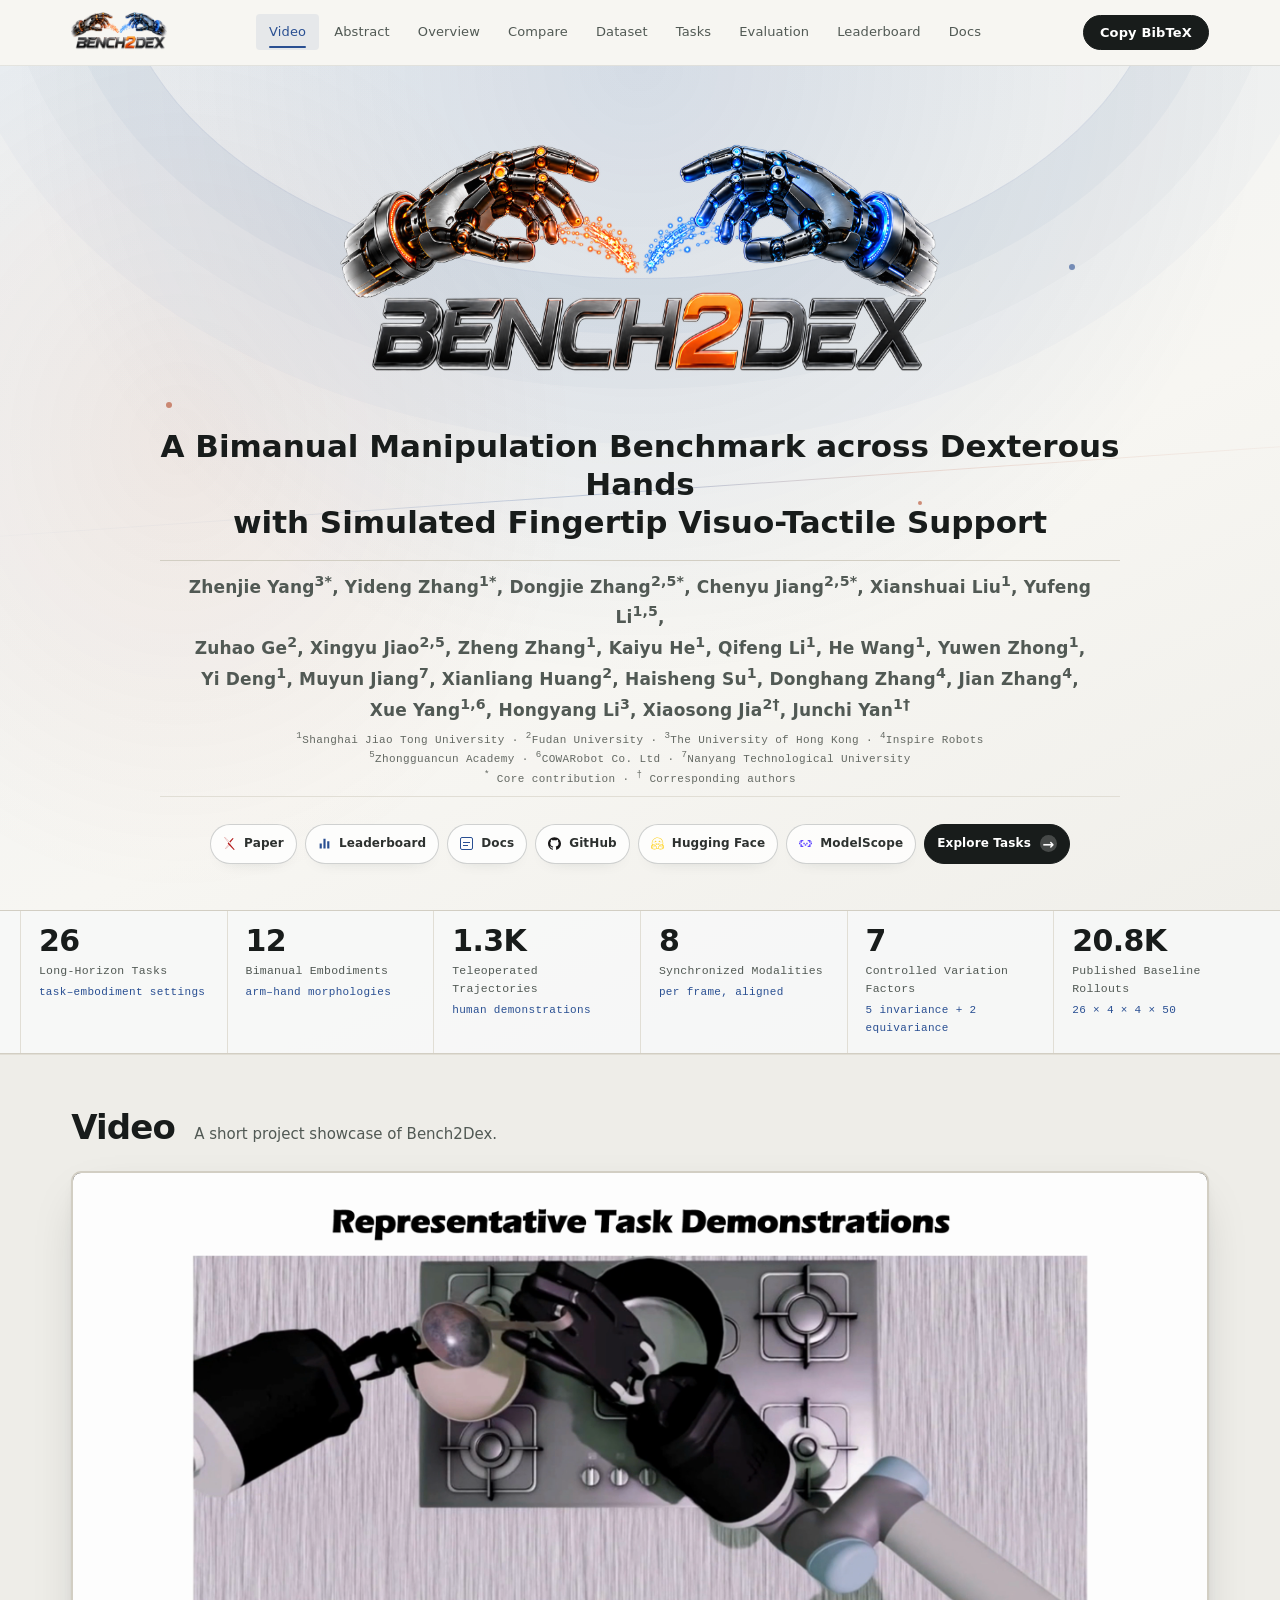
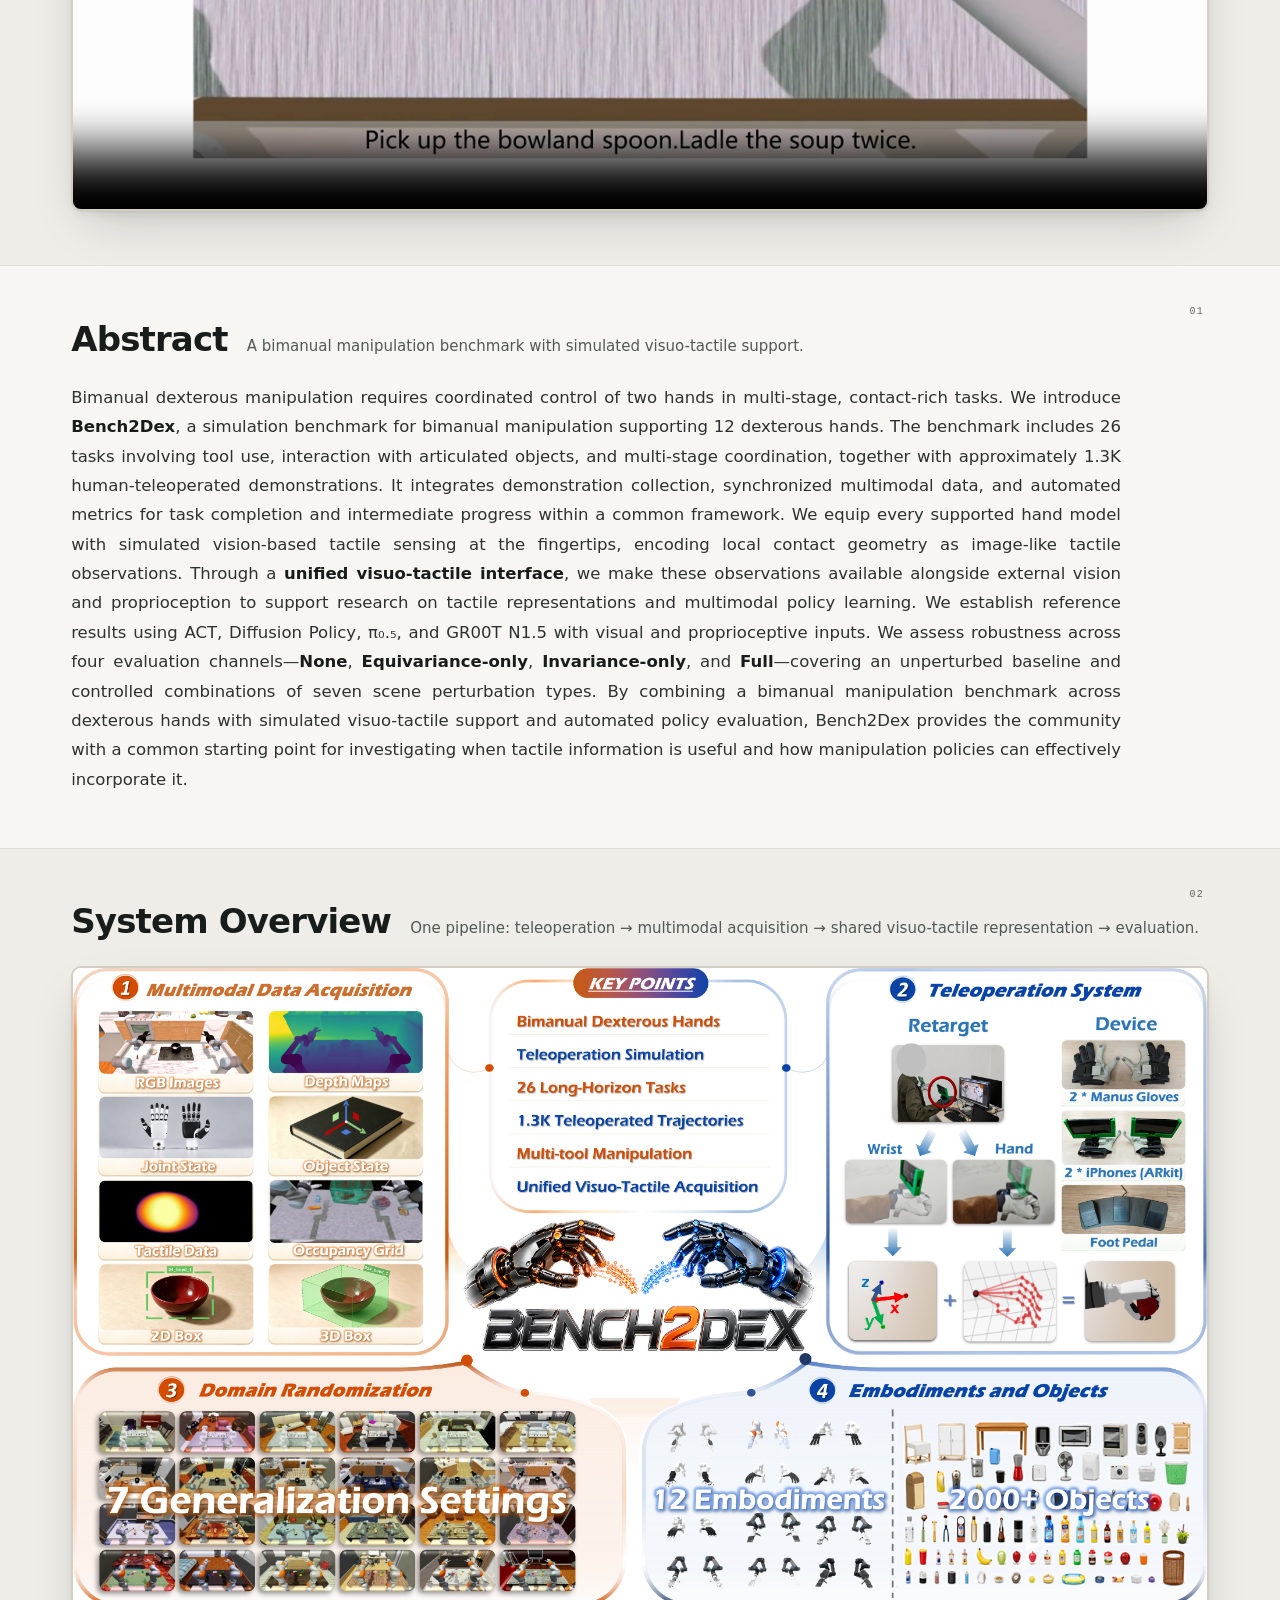
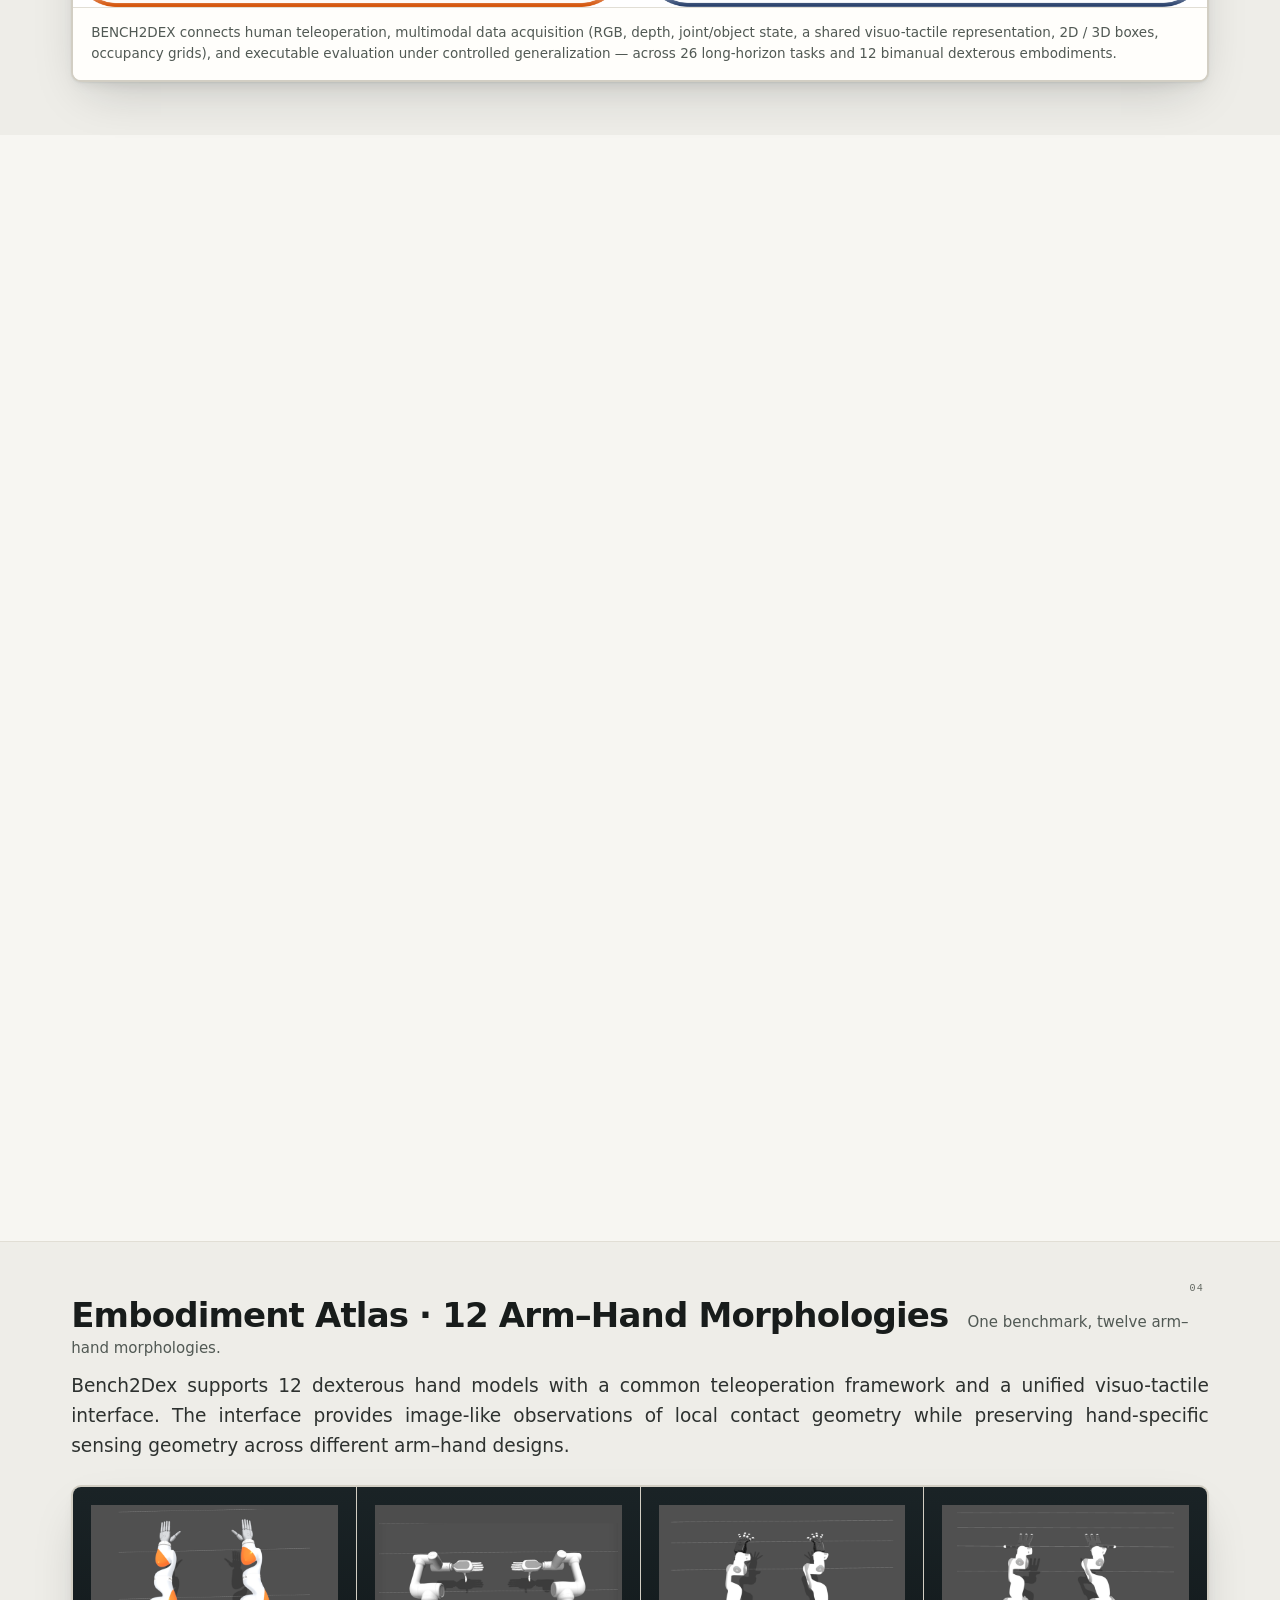
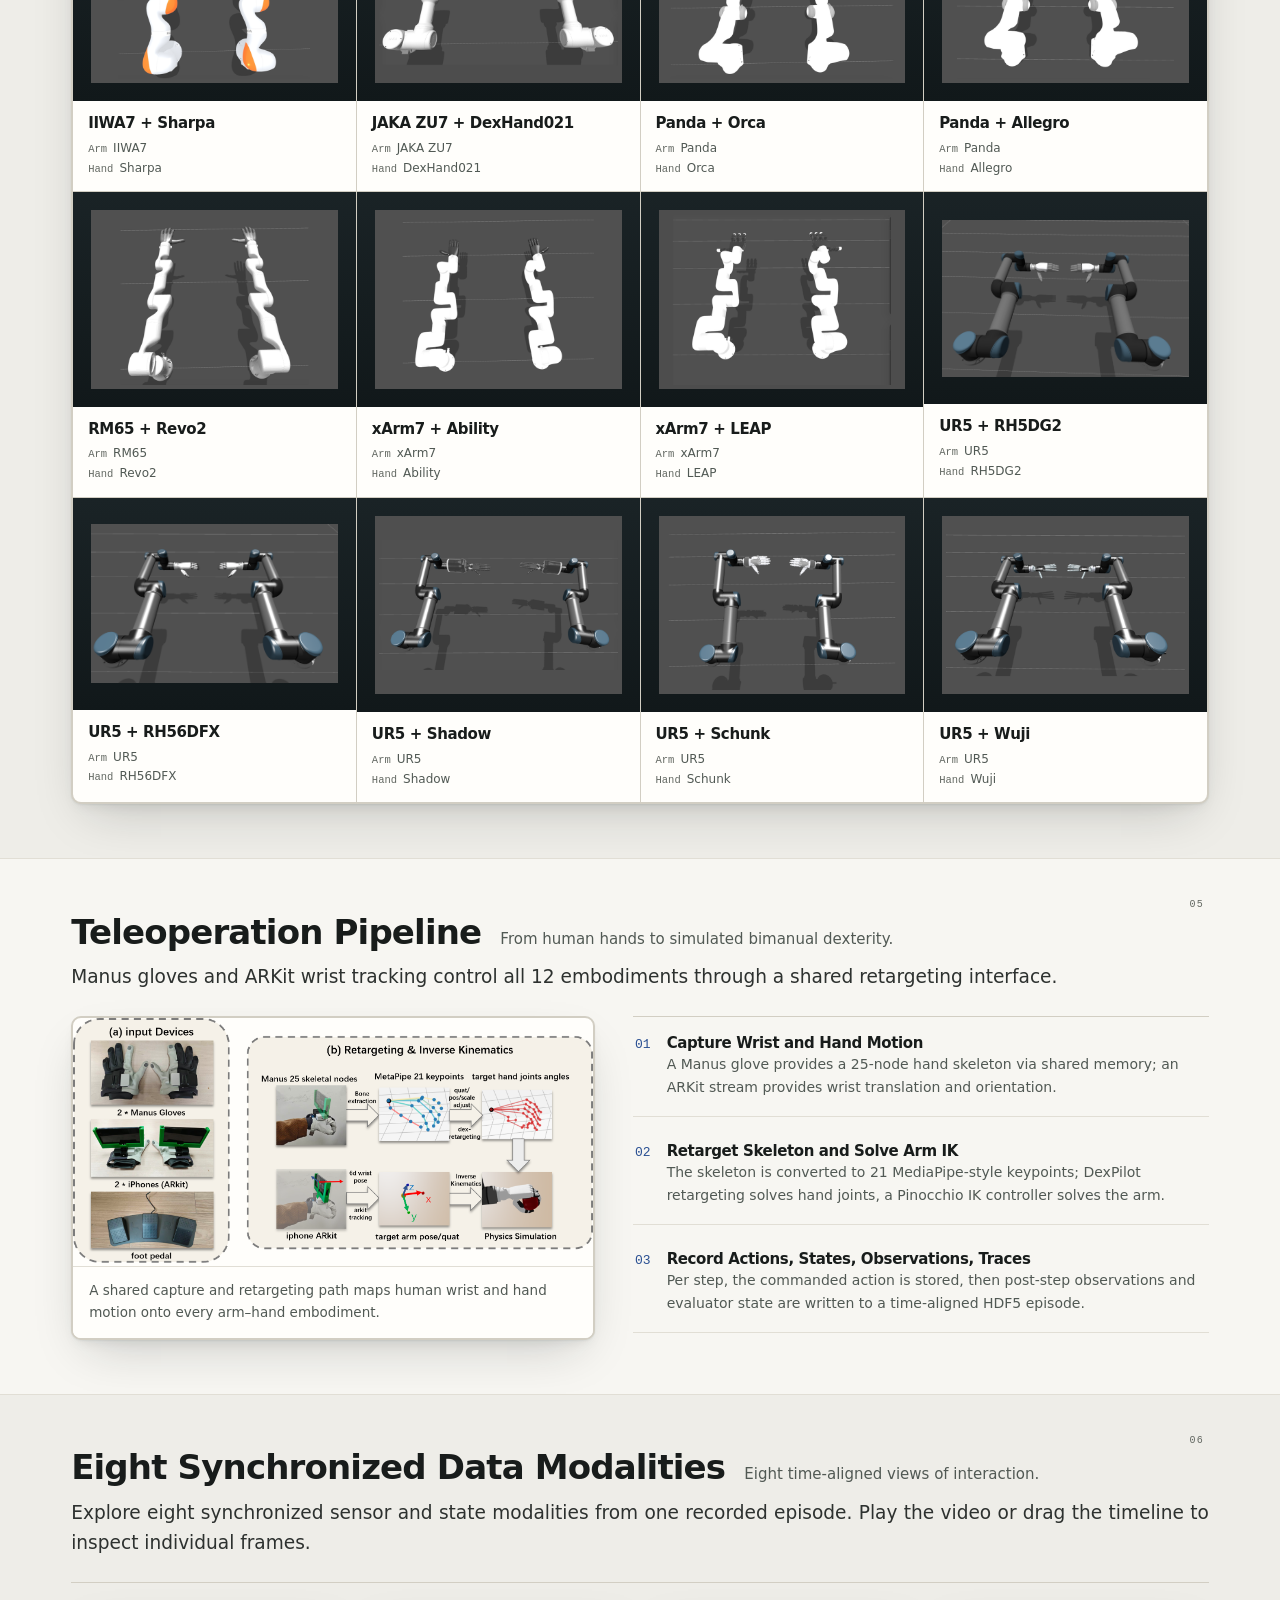
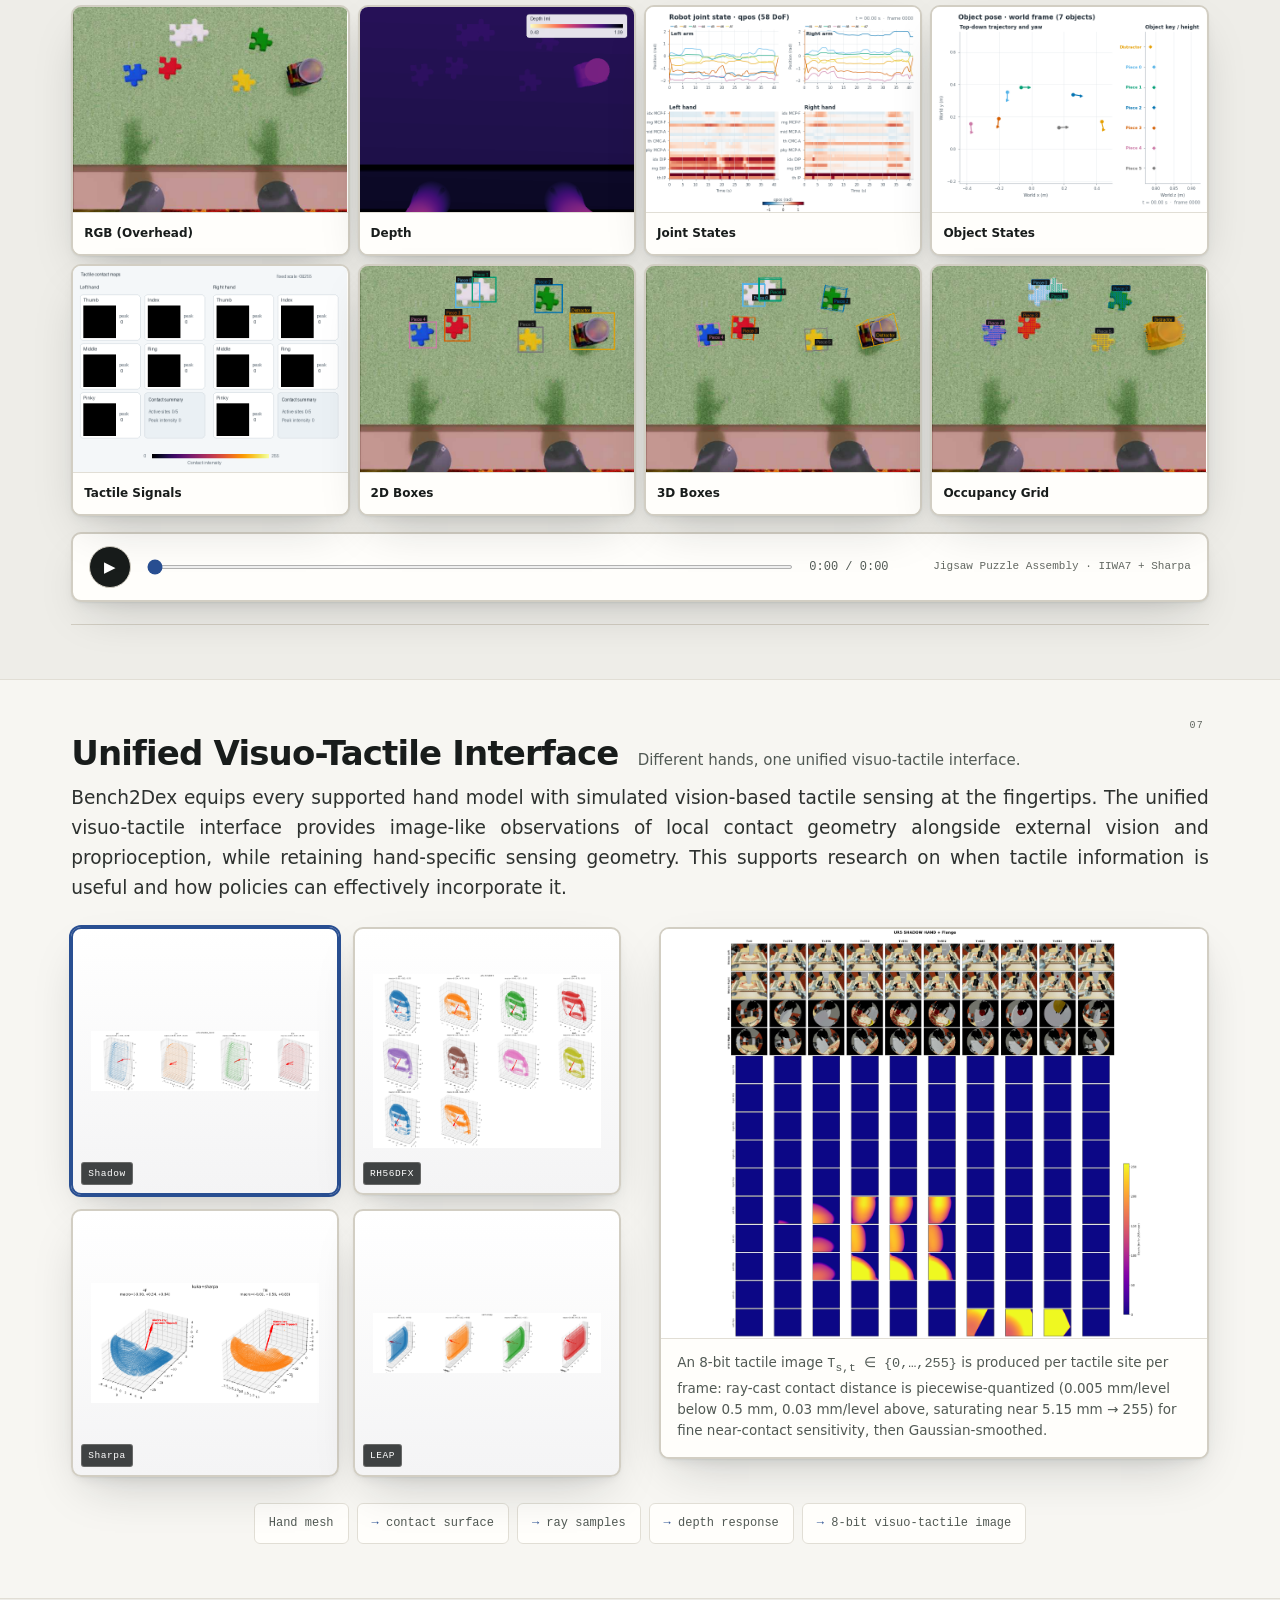
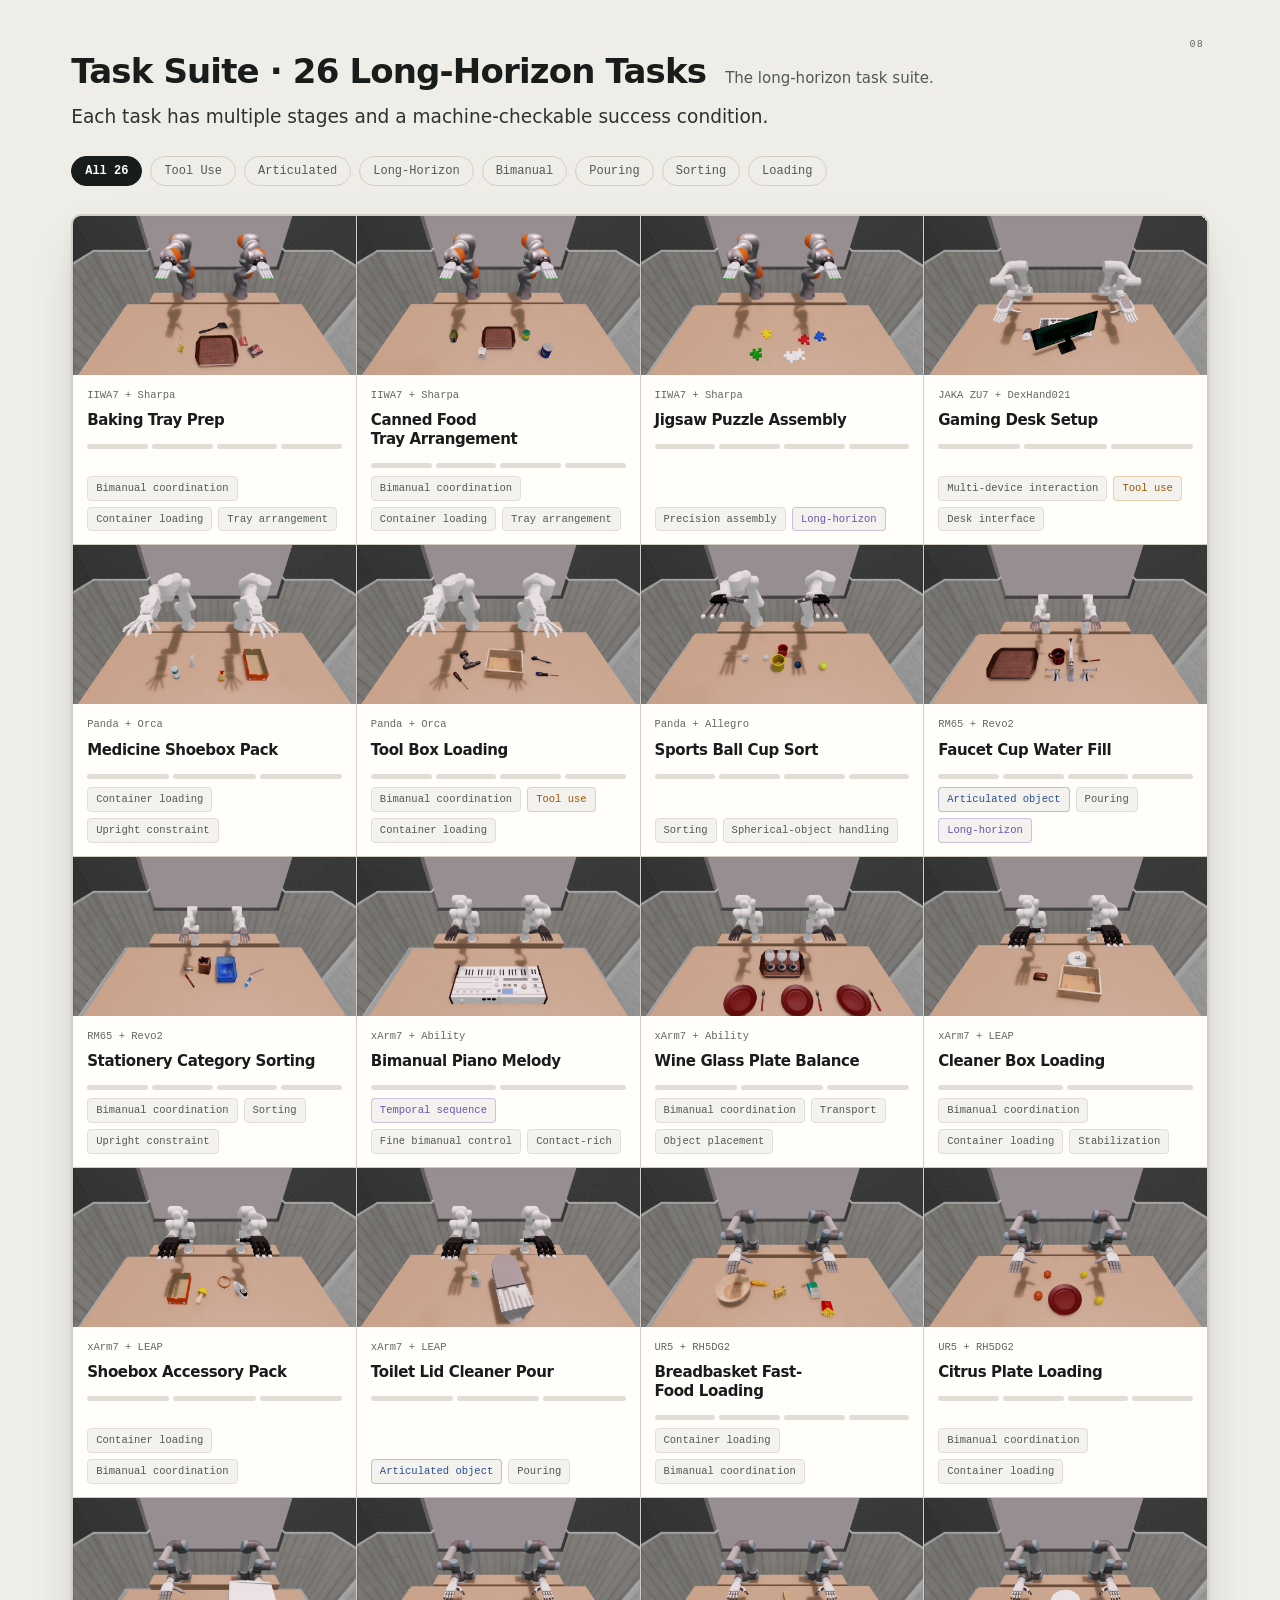
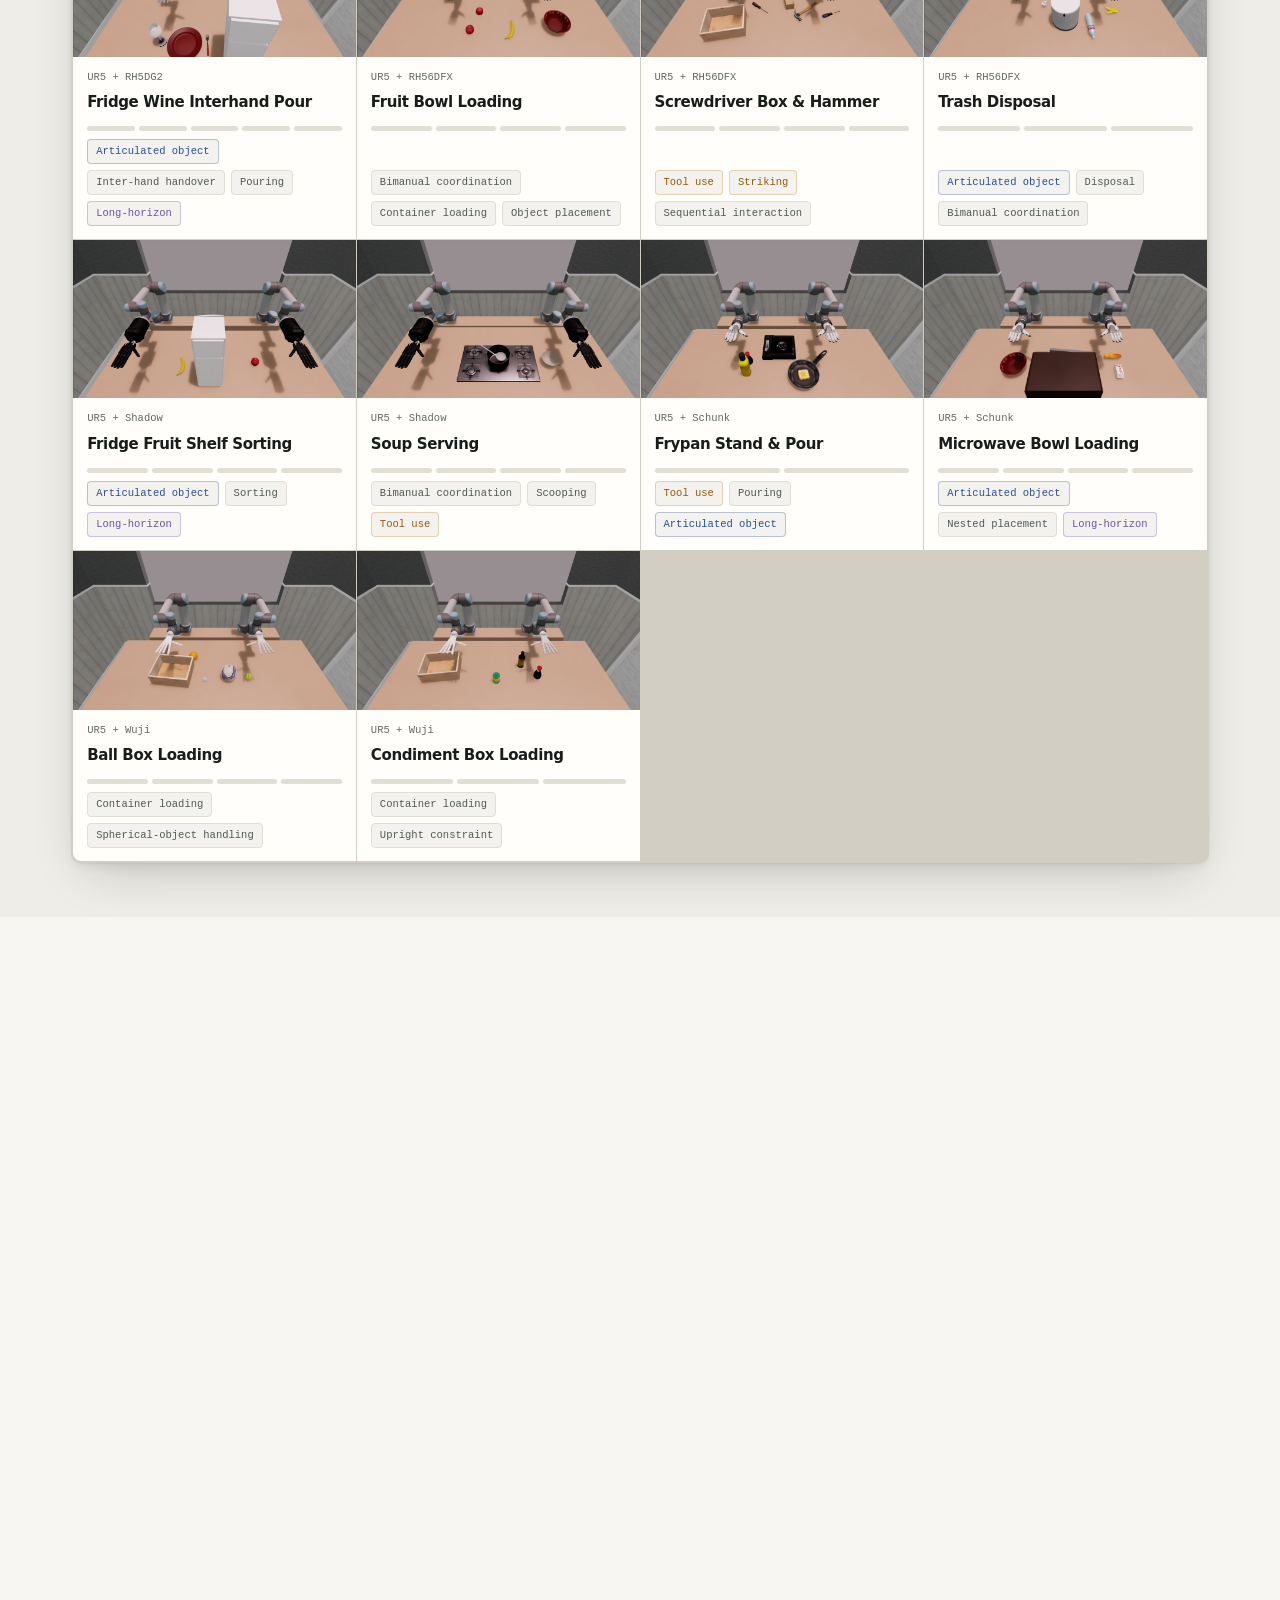
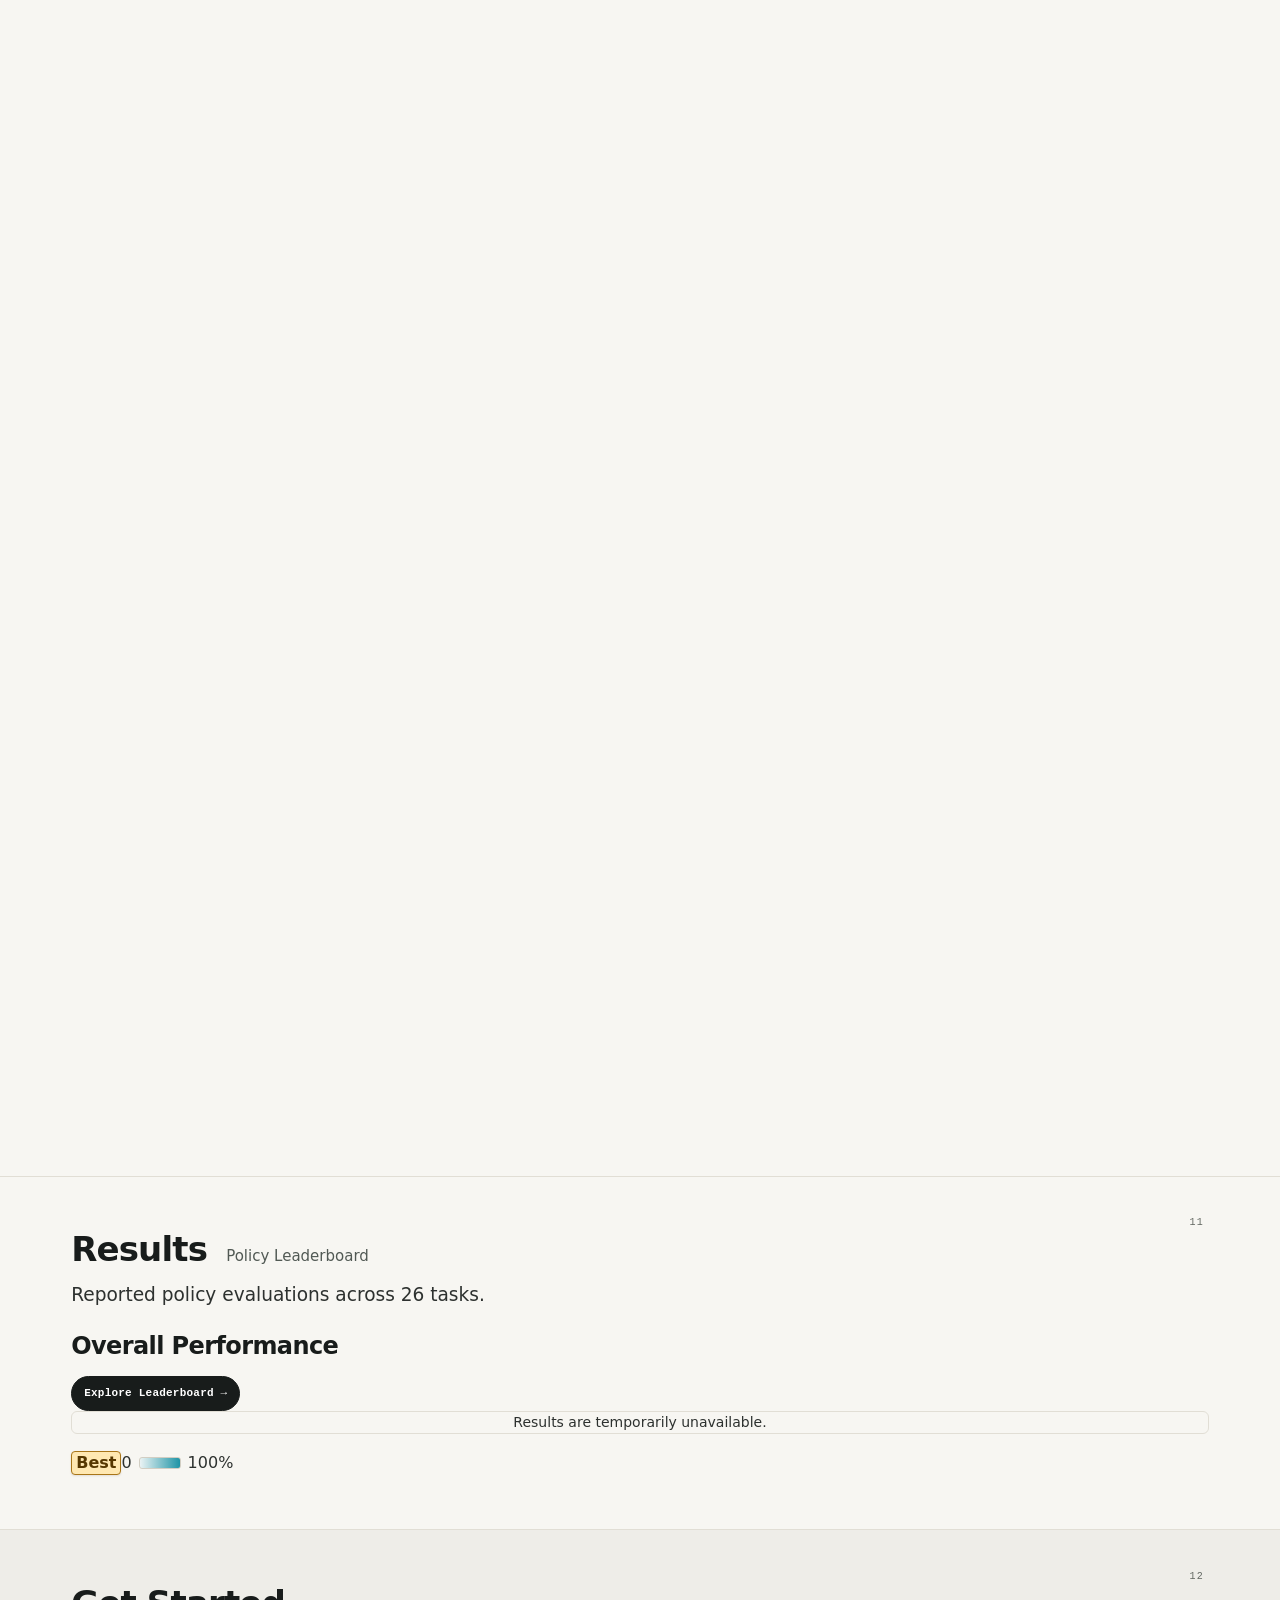
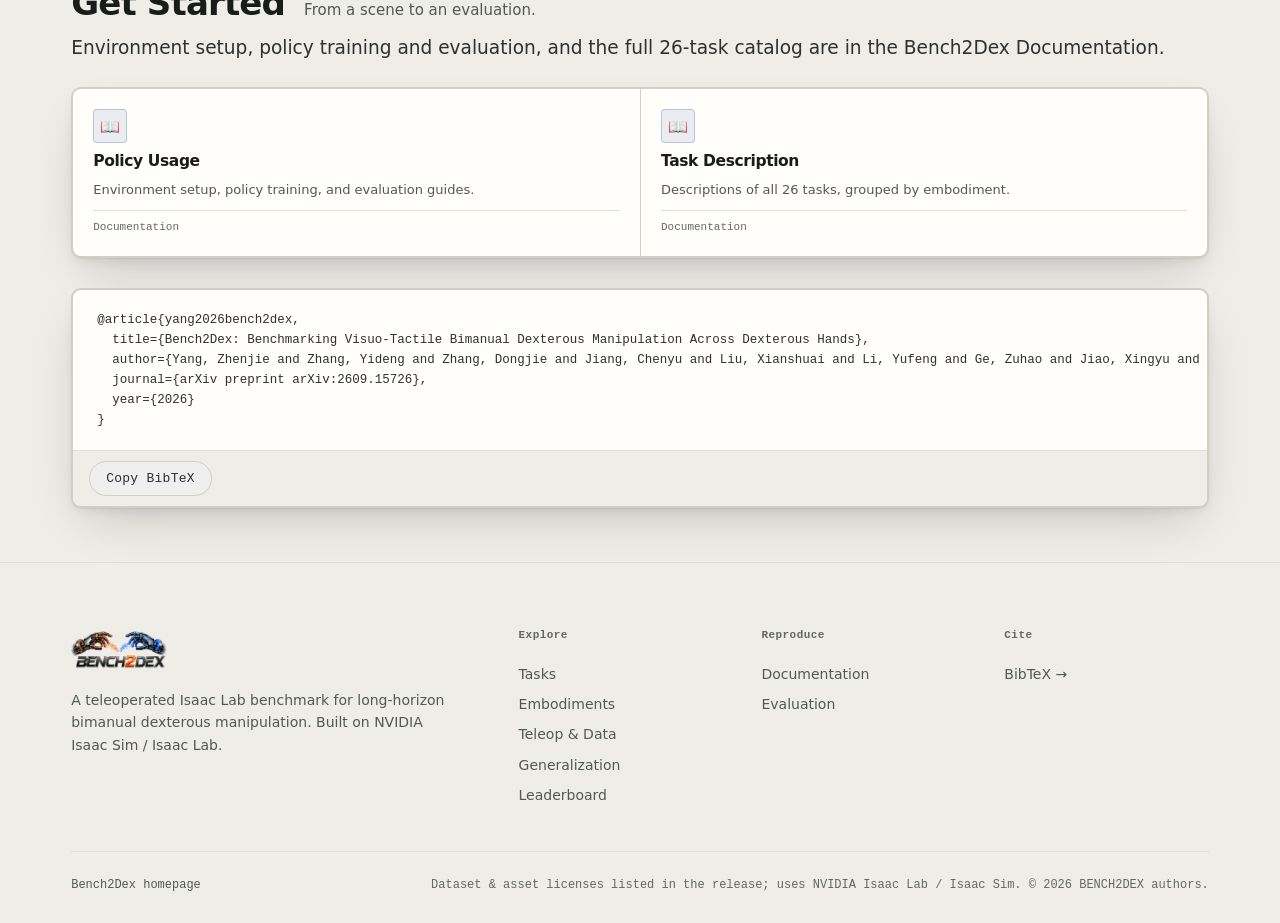
==== commit 4bfa9853: "refactor: sync leaderboard and deploy from main" ====
--- a/index.html
+++ b/index.html
@@ -36,7 +36,7 @@
       <a href="#embodiments">Dataset</a>
       <a href="#tasks">Tasks</a>
       <a href="#evaluation">Evaluation</a>
-      <a href="https://bench2dex.github.io/Bench2Dex-Leaderboard/">Leaderboard</a>
+      <a href="#results">Leaderboard</a>
       <a href="#docs">Docs</a>
     </div>
     <div class="nav-cta">
@@ -60,7 +60,7 @@
   <a href="#tasks">Tasks</a>
   <a href="#evaluation">Evaluation</a>
   <a href="#generalization">Generalization</a>
-  <a href="https://bench2dex.github.io/Bench2Dex-Leaderboard/">Leaderboard</a>
+  <a href="#results">Leaderboard</a>
   <a href="#docs">Docs & Get Started</a>
 </div>
 
@@ -422,11 +422,8 @@
 <div class="copy-toast" id="copy-toast" role="status" aria-live="polite">BibTeX copied</div>
 
 <script src="assets/js/data.js"></script>
-<script src="https://bench2dex.github.io/Bench2Dex-Leaderboard/assets/js/evaluations.js"></script>
-<script src="https://bench2dex.github.io/Bench2Dex-Leaderboard/assets/js/results-model.js"></script>
-<script src="https://bench2dex.github.io/Bench2Dex-Leaderboard/assets/js/overall-table.js"></script>
 <script type="application/json" id="modal-manifest">{"fps": 20, "duration_s": 41.65, "frame_count": 833, "video_dir": "assets/video/modal", "asset_revision": "20260822-semantic-depth-v3", "modalities": ["rgb", "depth", "joint", "object", "tactile", "box2d", "box3d", "occ"], "labels": {"rgb": "RGB (Overhead)", "depth": "Depth", "joint": "Joint States", "object": "Object States", "tactile": "Tactile Signals", "box2d": "2D Boxes", "box3d": "3D Boxes", "occ": "Occupancy Grid", "occ_table": "Occupancy Grid + Table"}}</script>
-<script src="assets/js/app.js"></script>
+<script type="module" src="assets/js/leaderboard-loader.js?v=submissions-v1"></script>
 <script src="assets/js/citation.js"></script>
 </body>
 </html>
--- a/assets/css/style.css
+++ b/assets/css/style.css
@@ -491,10 +491,29 @@
 .modal--duo{max-width:1180px; background:transparent; border:0; border-radius:0; box-shadow:none; overflow:visible; display:flex; align-items:center; gap:0;}
 .modal-clip{position:relative; background:var(--bg-3); border:var(--frame-border); border-radius:var(--evidence-radius); box-shadow:var(--evidence-shadow); overflow:hidden;}
 .modal-clip--media{flex:0 0 auto; width:clamp(300px,40vw,500px);}
-.modal-clip--media .task-front-video{width:100%; height:auto; aspect-ratio:4/3; object-fit:cover; display:block; background:var(--bg-3); transform:rotate(180deg);}
-/* Native WebKit controls are composited separately from the video surface. Keep
-   their progress rail in the same 180° task-view orientation. */
-.modal-clip--media .task-front-video::-webkit-media-controls-panel{transform:rotate(180deg); transform-origin:center;}
+.task-player{position:relative; display:flex; flex-direction:column; background:#000; color:#fff;}
+.task-video-frame{position:relative; min-height:0; aspect-ratio:4/3;}
+/* Rotate only the recorded image; the wrapper and controls stay upright in all views. */
+.task-front-video{width:100%; height:100%; object-fit:contain; display:block; transform:rotate(180deg);}
+.task-player-controls{position:absolute; left:0; right:0; bottom:0; display:flex; align-items:center; gap:8px; padding:10px; background:transparent; text-shadow:0 1px 3px rgba(0,0,0,.8);}
+.task-player-controls button{flex:0 0 auto; min-width:28px; min-height:32px; padding:4px; border:0; border-radius:4px; background:transparent; color:#fff; cursor:pointer; font-size:14px; text-shadow:inherit;}
+.task-player-controls button:hover{background:rgba(255,255,255,.15);}
+.task-player-controls :focus-visible{outline:2px solid #fff; outline-offset:2px;}
+.task-player-controls .task-fullscreen{font-size:24px; line-height:1;}
+.task-seek{flex:1 1 auto; min-width:32px; width:100%; height:20px; margin:0; padding:0; border:0; appearance:none; background:transparent; cursor:pointer;}
+.task-seek::-webkit-slider-runnable-track{height:3px; border-radius:999px; background:rgba(255,255,255,.45);}
+.task-seek::-webkit-slider-thumb{appearance:none; width:10px; height:10px; margin-top:-3.5px; border:0; border-radius:50%; background:#fff; box-shadow:0 1px 3px rgba(0,0,0,.5);}
+.task-seek::-moz-range-track{height:3px; border-radius:999px; background:rgba(255,255,255,.45);}
+.task-seek::-moz-range-progress{height:3px; border-radius:999px; background:#fff;}
+.task-seek::-moz-range-thumb{width:10px; height:10px; border:0; border-radius:50%; background:#fff; box-shadow:0 1px 3px rgba(0,0,0,.5);}
+.task-time{flex:0 0 auto; font-family:var(--mono); font-size:10px; white-space:nowrap;}
+.task-player-controls .task-mute{font-size:11px;}
+.task-player:fullscreen{width:100%; height:100%;}
+.task-player:-webkit-full-screen{width:100%; height:100%;}
+.task-player.is-expanded{position:fixed; inset:0; z-index:200; width:100%; height:100%;}
+.task-player:fullscreen .task-video-frame{flex:1 1 0; aspect-ratio:auto;}
+.task-player:-webkit-full-screen .task-video-frame{flex:1 1 0; aspect-ratio:auto;}
+.task-player.is-expanded .task-video-frame{flex:1 1 0; aspect-ratio:auto;}
 .modal-link{flex:0 0 36px; height:2px; align-self:center; background:linear-gradient(90deg,var(--line-strong),var(--metal-dim) 50%,var(--line-strong)); position:relative;}
 .modal-link::before,.modal-link::after{content:""; position:absolute; top:50%; transform:translateY(-50%); width:8px; height:8px; border-radius:50%; background:var(--bg-3); border:2px solid var(--metal-dim); box-sizing:border-box;}
 .modal-link::before{left:-4px;} .modal-link::after{right:-4px;}
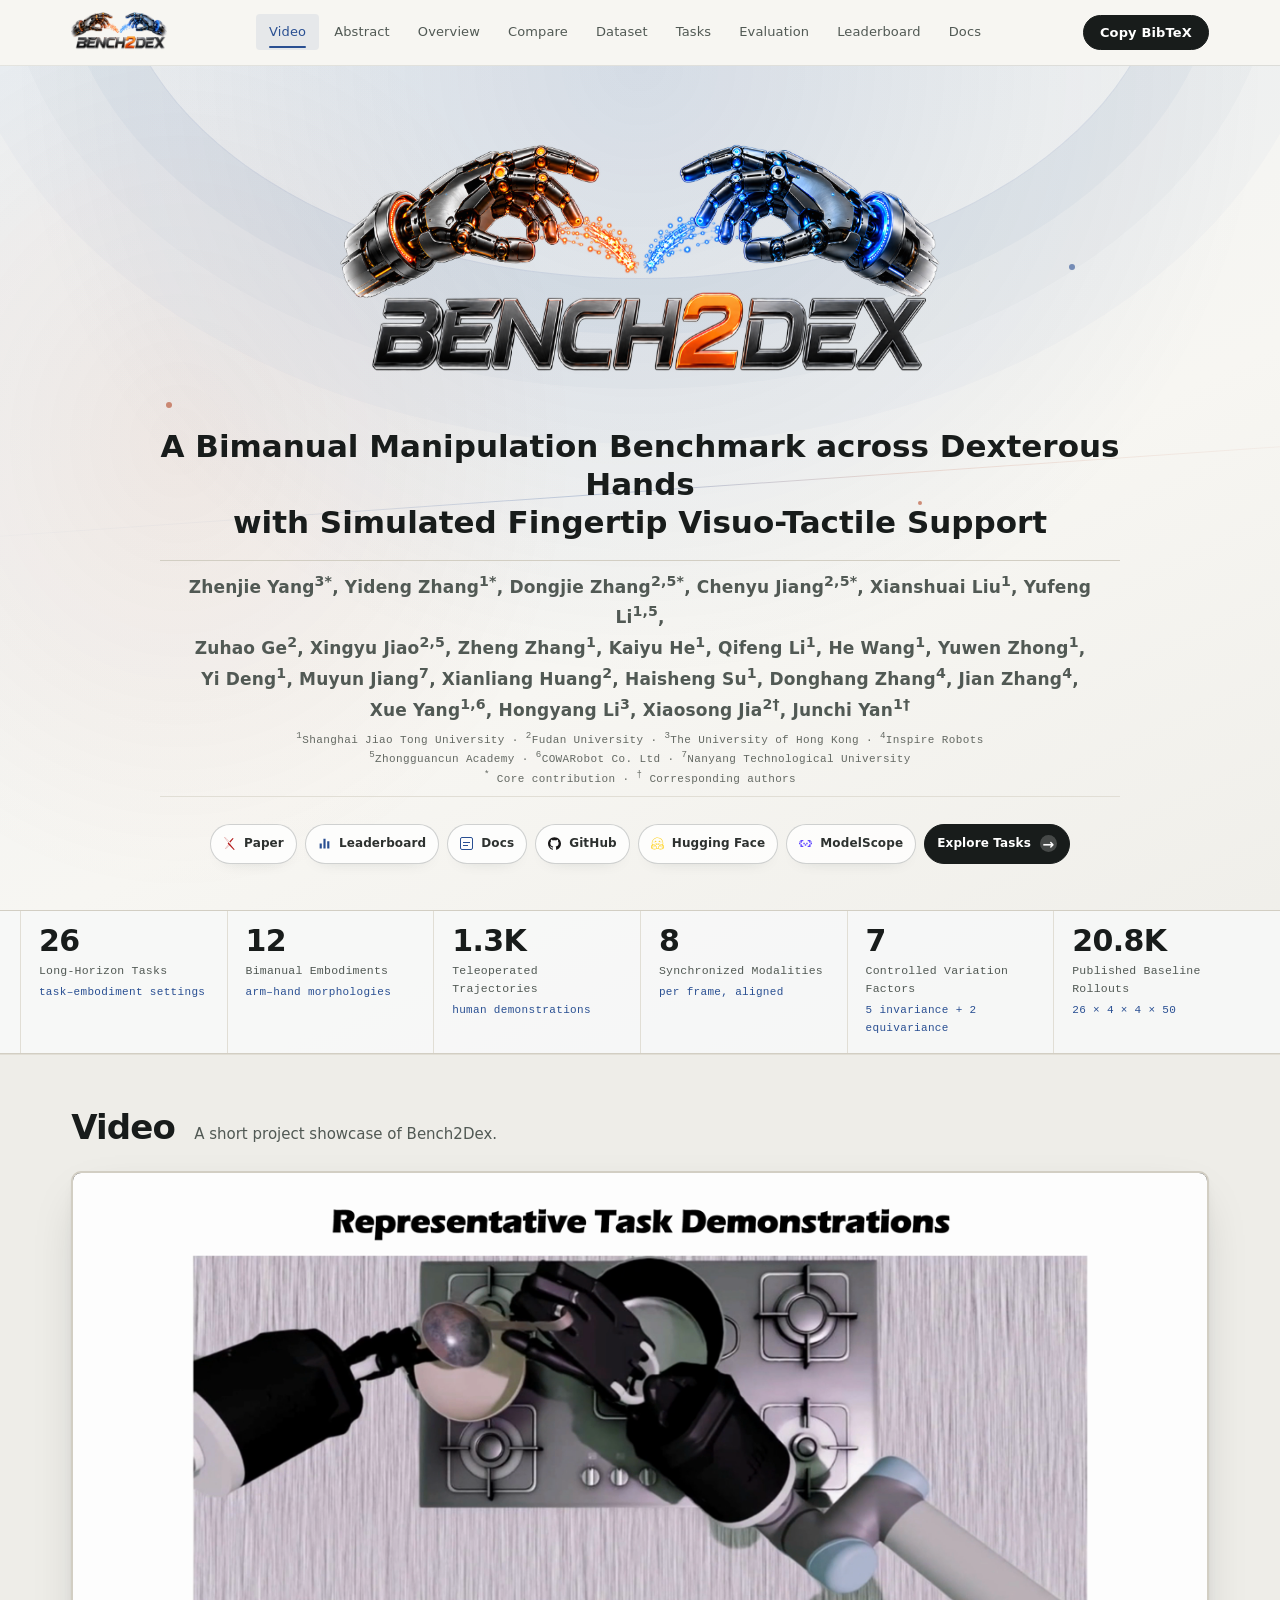
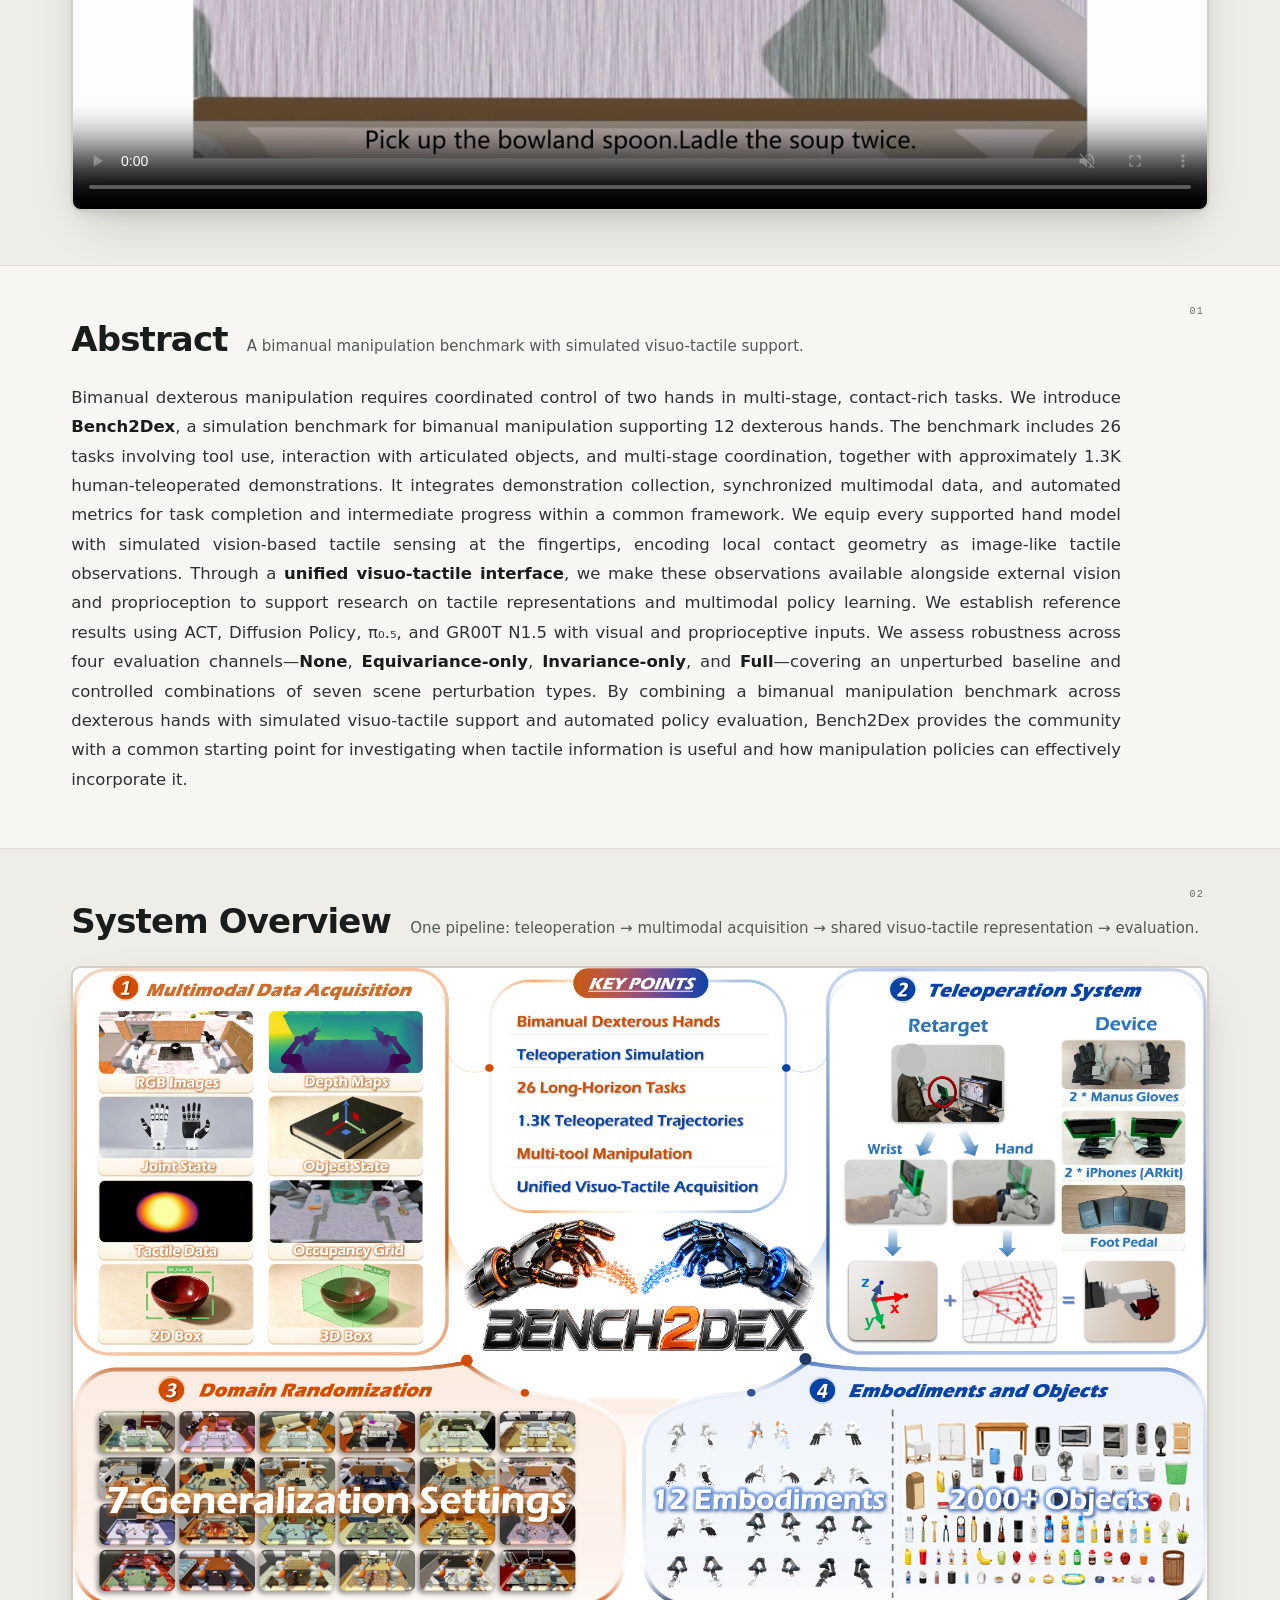
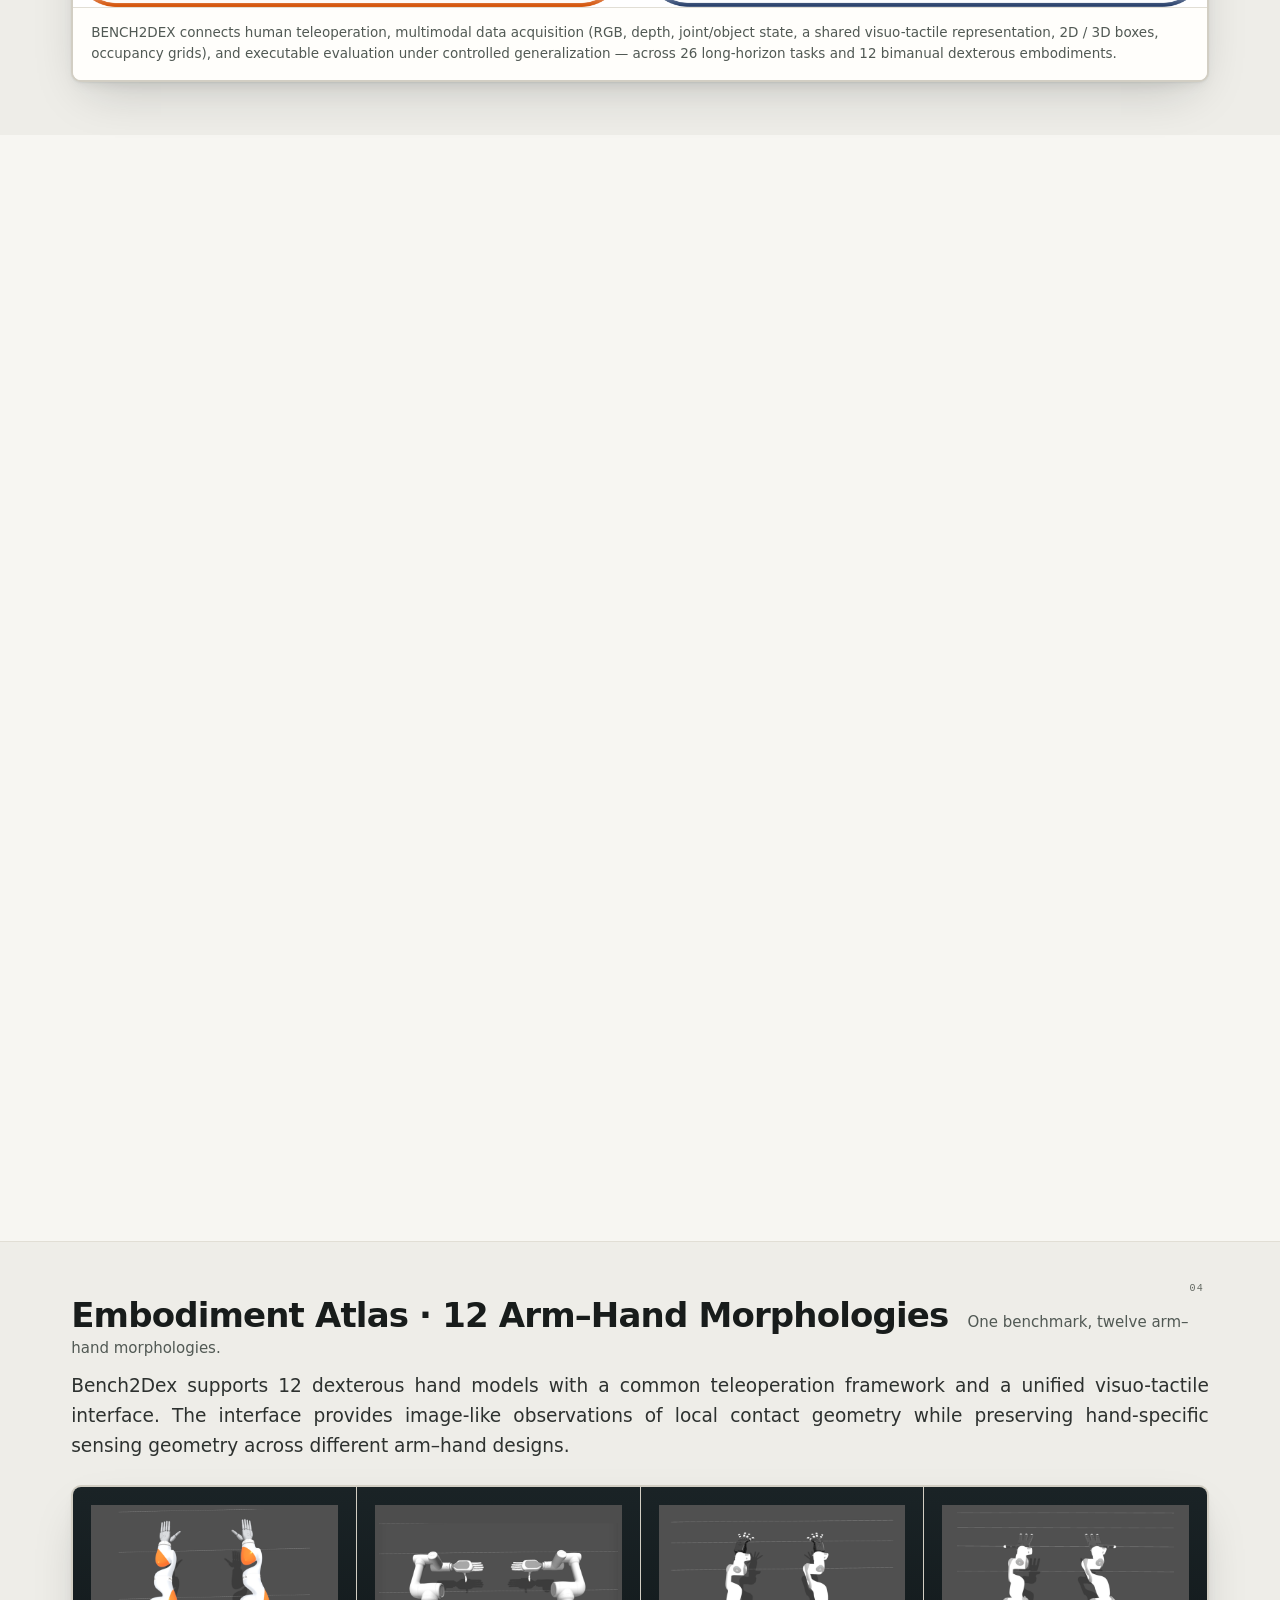
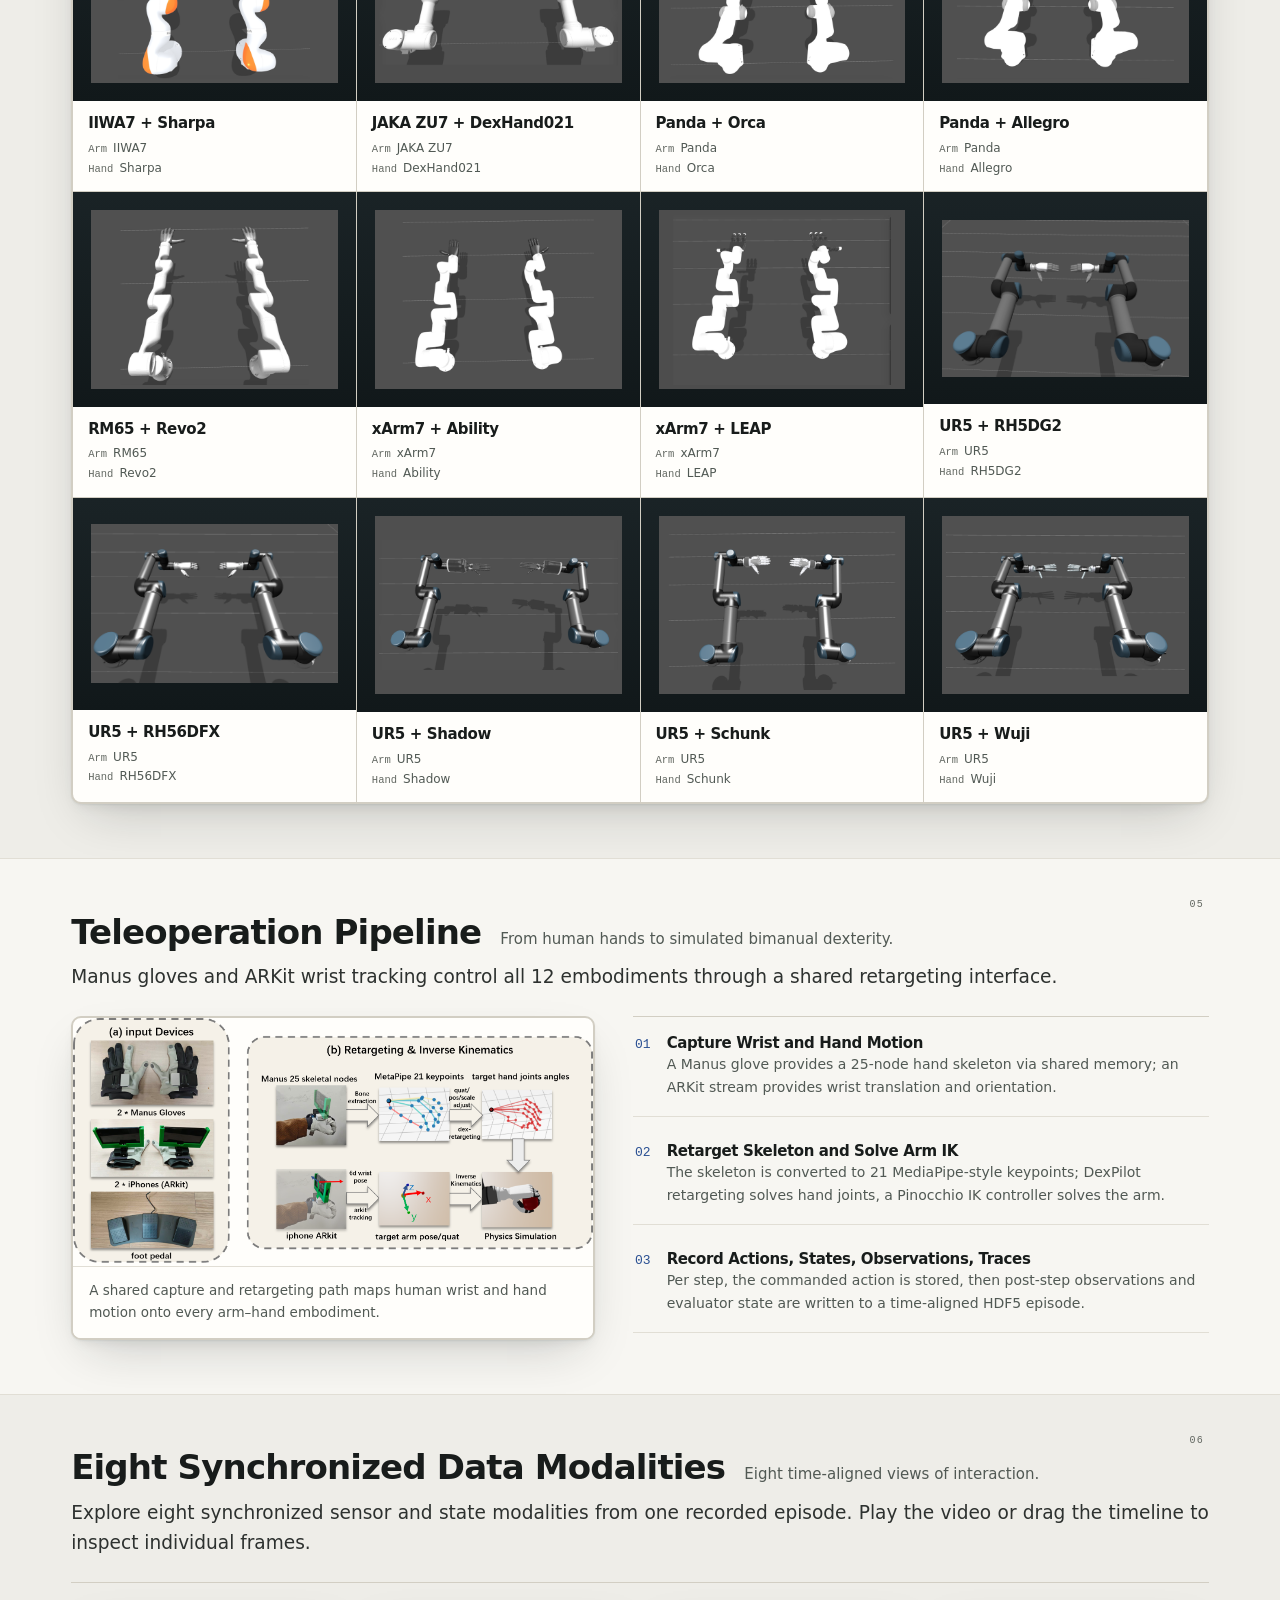
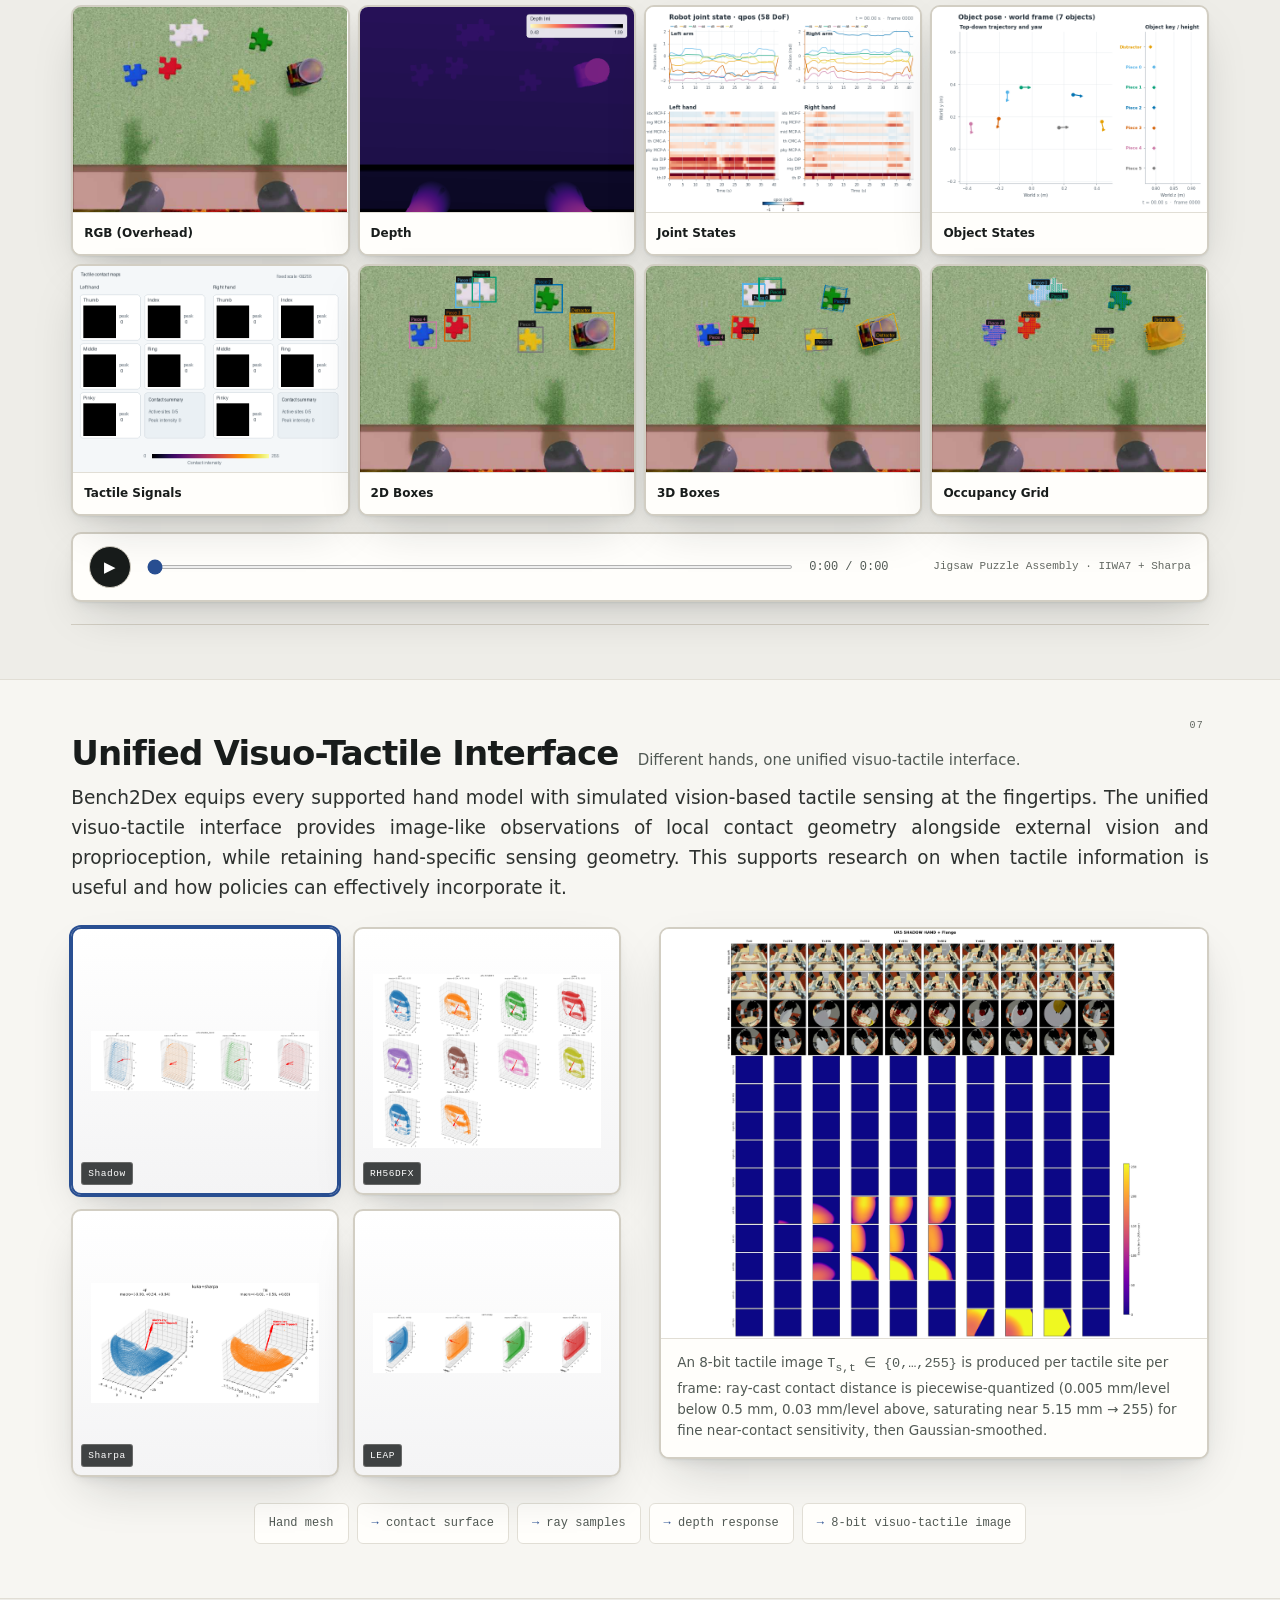
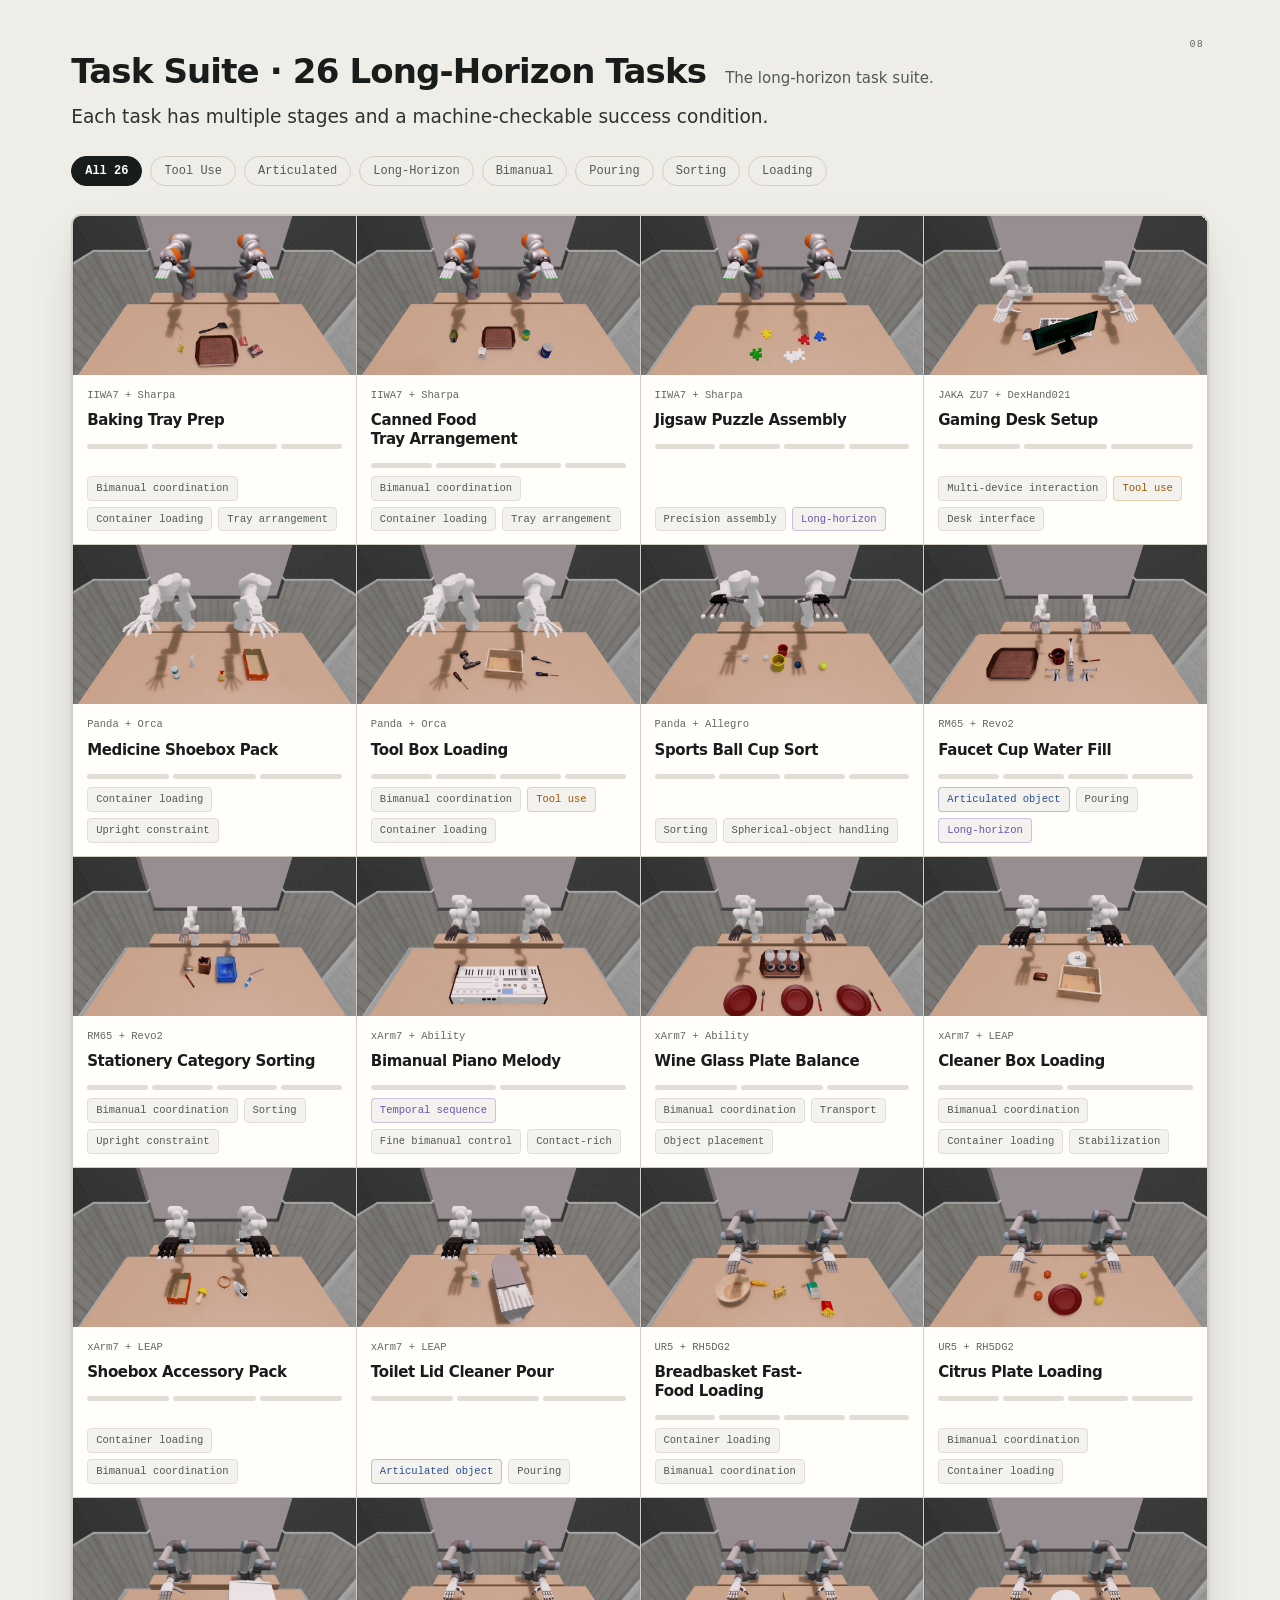
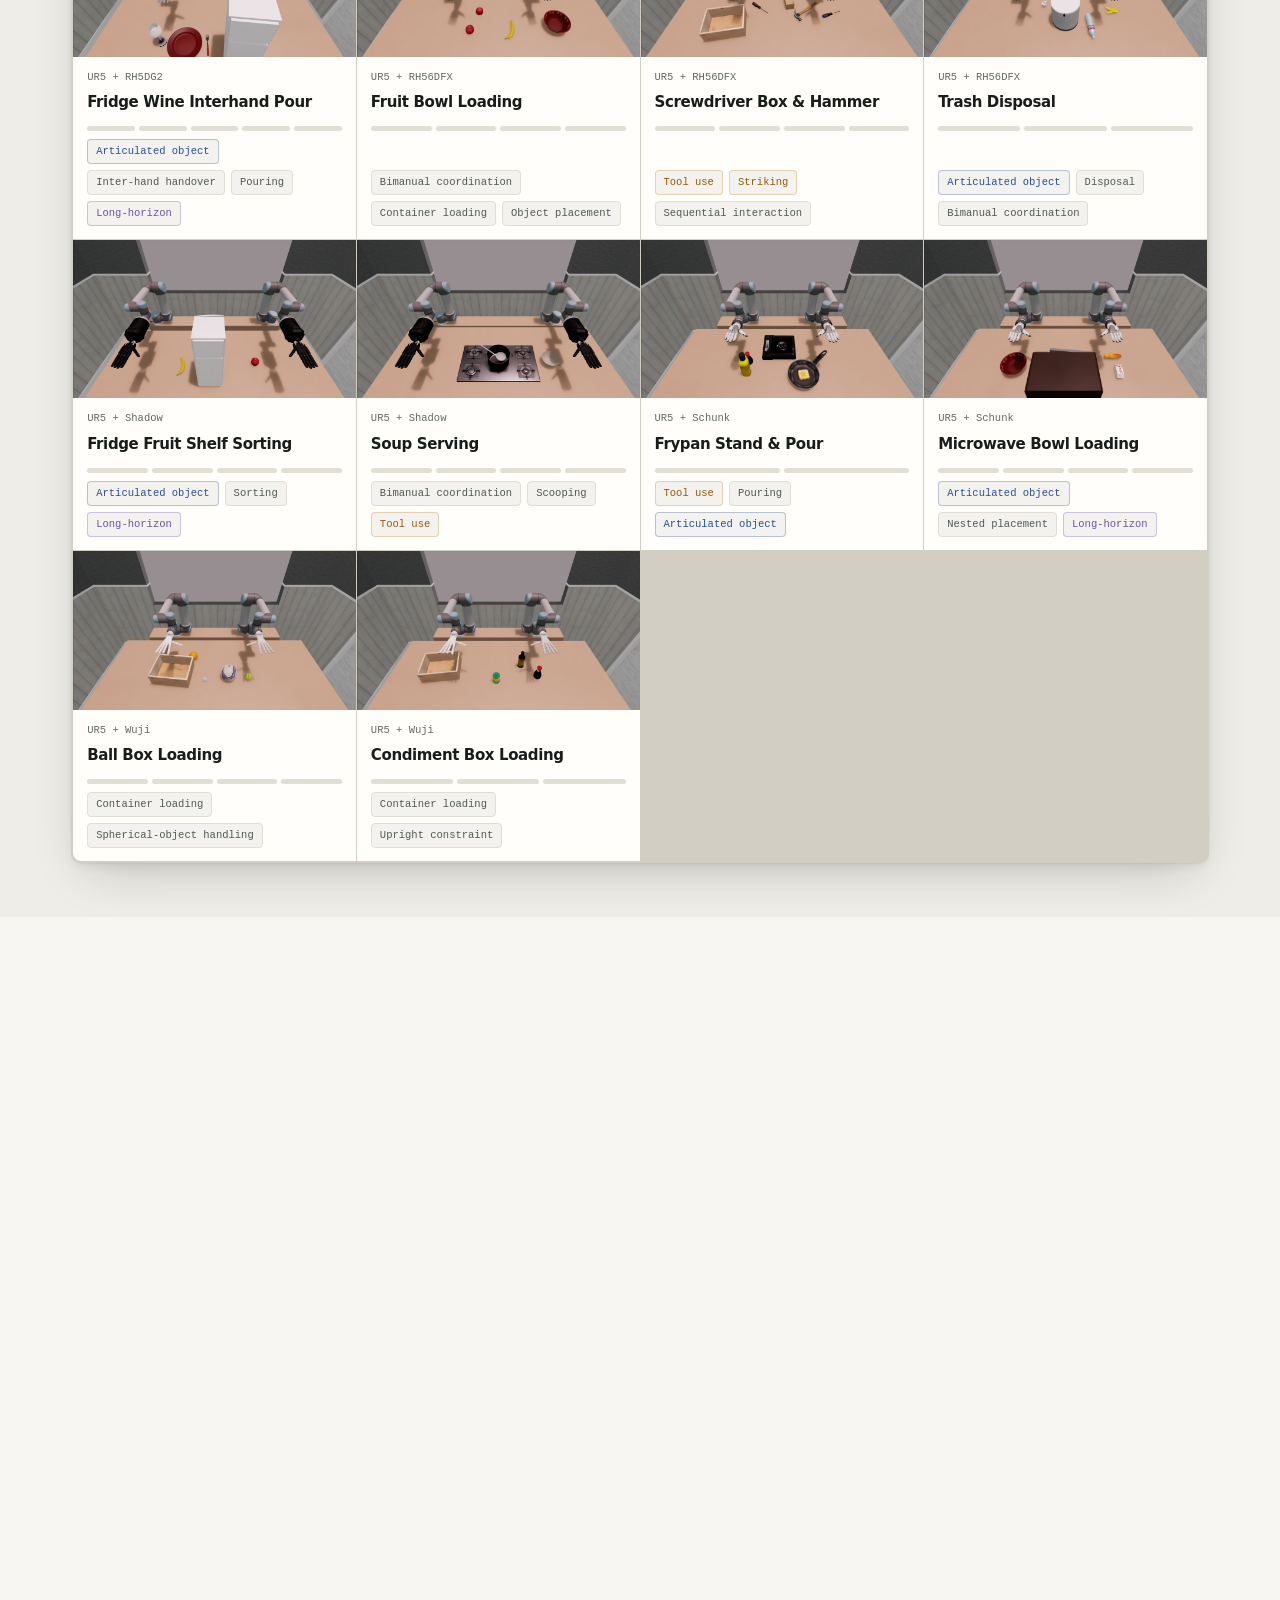
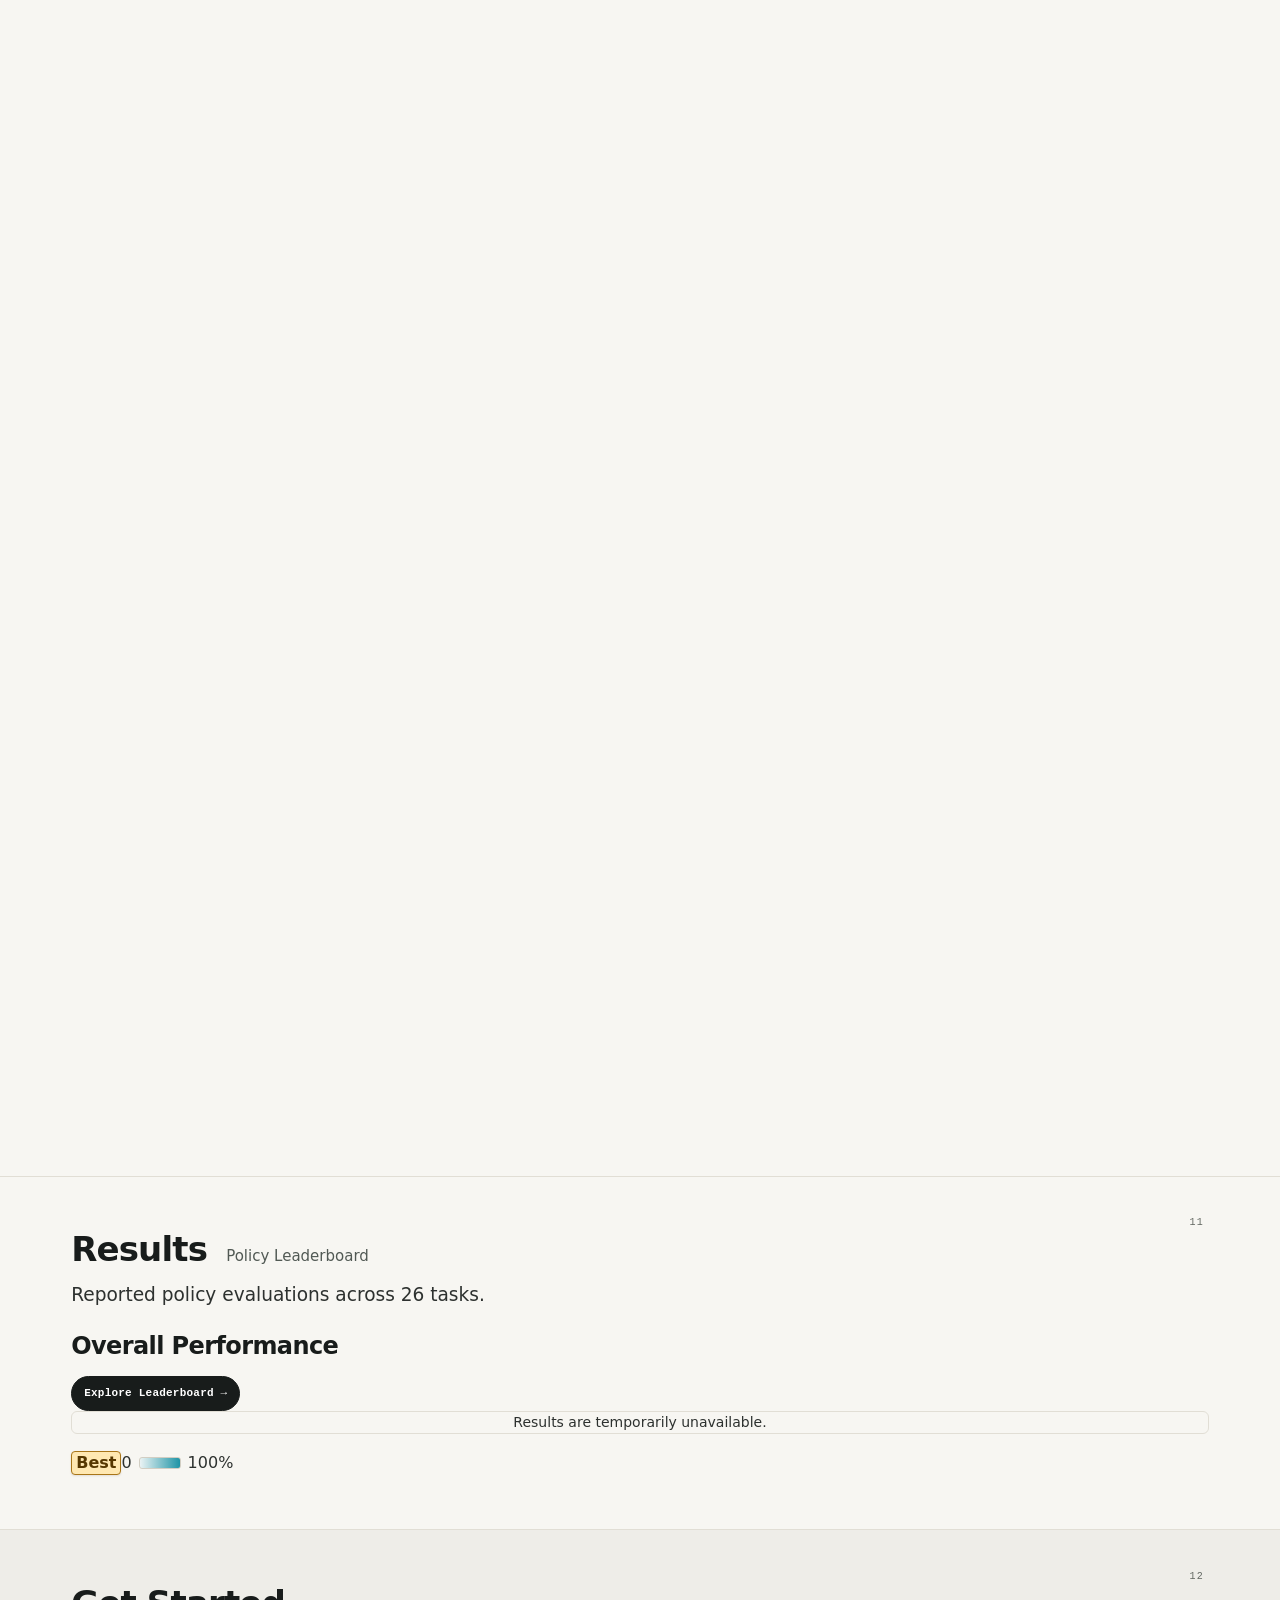
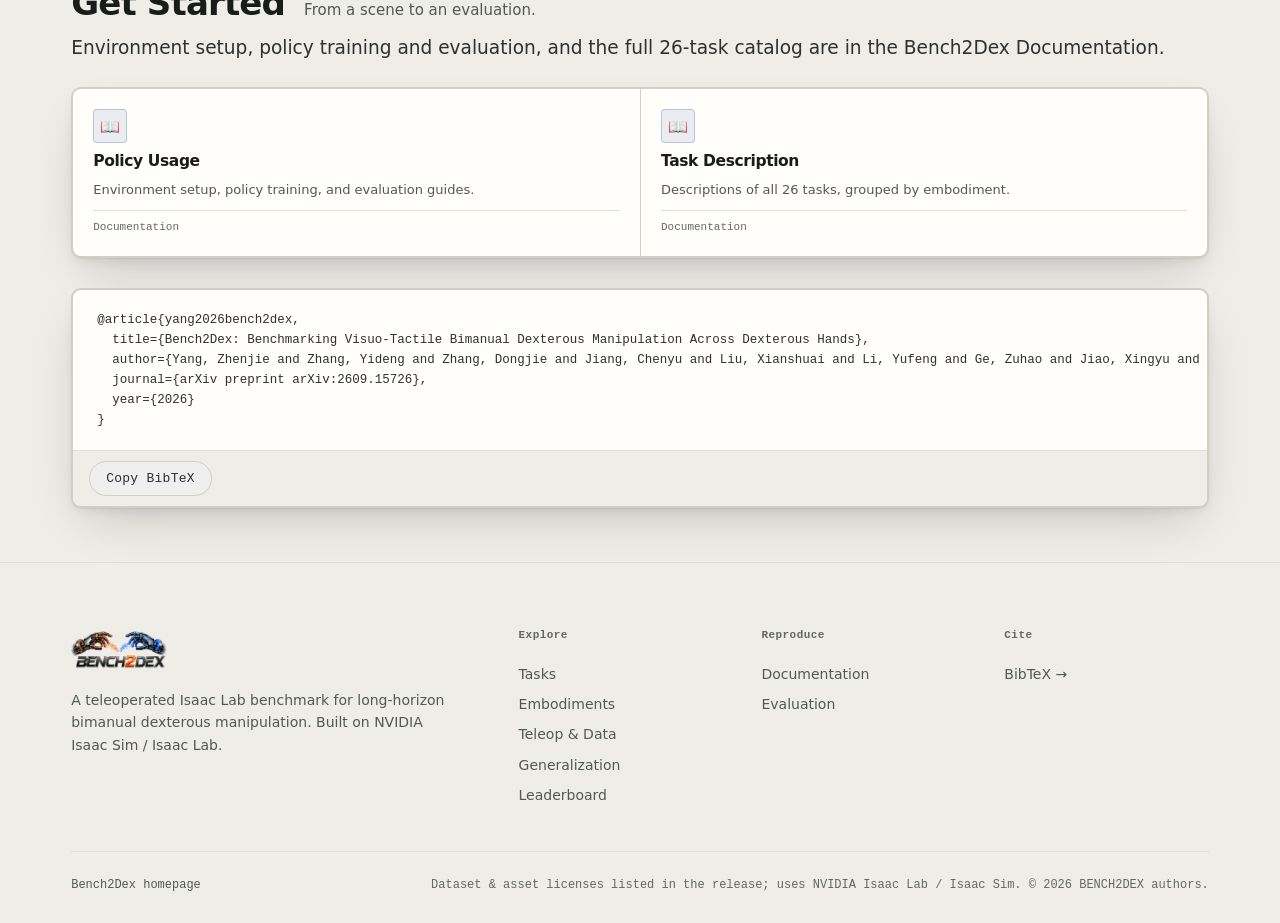
==== commit 2cb06eb3: "feat: add SenseNova-RoboRSI GPT-6 Astra 1x and 10x results" ====
--- a/index.html
+++ b/index.html
@@ -423,7 +423,7 @@
 
 <script src="assets/js/data.js"></script>
 <script type="application/json" id="modal-manifest">{"fps": 20, "duration_s": 41.65, "frame_count": 833, "video_dir": "assets/video/modal", "asset_revision": "20260822-semantic-depth-v3", "modalities": ["rgb", "depth", "joint", "object", "tactile", "box2d", "box3d", "occ"], "labels": {"rgb": "RGB (Overhead)", "depth": "Depth", "joint": "Joint States", "object": "Object States", "tactile": "Tactile Signals", "box2d": "2D Boxes", "box3d": "3D Boxes", "occ": "Occupancy Grid", "occ_table": "Occupancy Grid + Table"}}</script>
-<script type="module" src="assets/js/leaderboard-loader.js?v=submissions-v1"></script>
+<script type="module" src="assets/js/leaderboard-loader.js?v=shared-assets-v1"></script>
 <script src="assets/js/citation.js"></script>
 </body>
 </html>
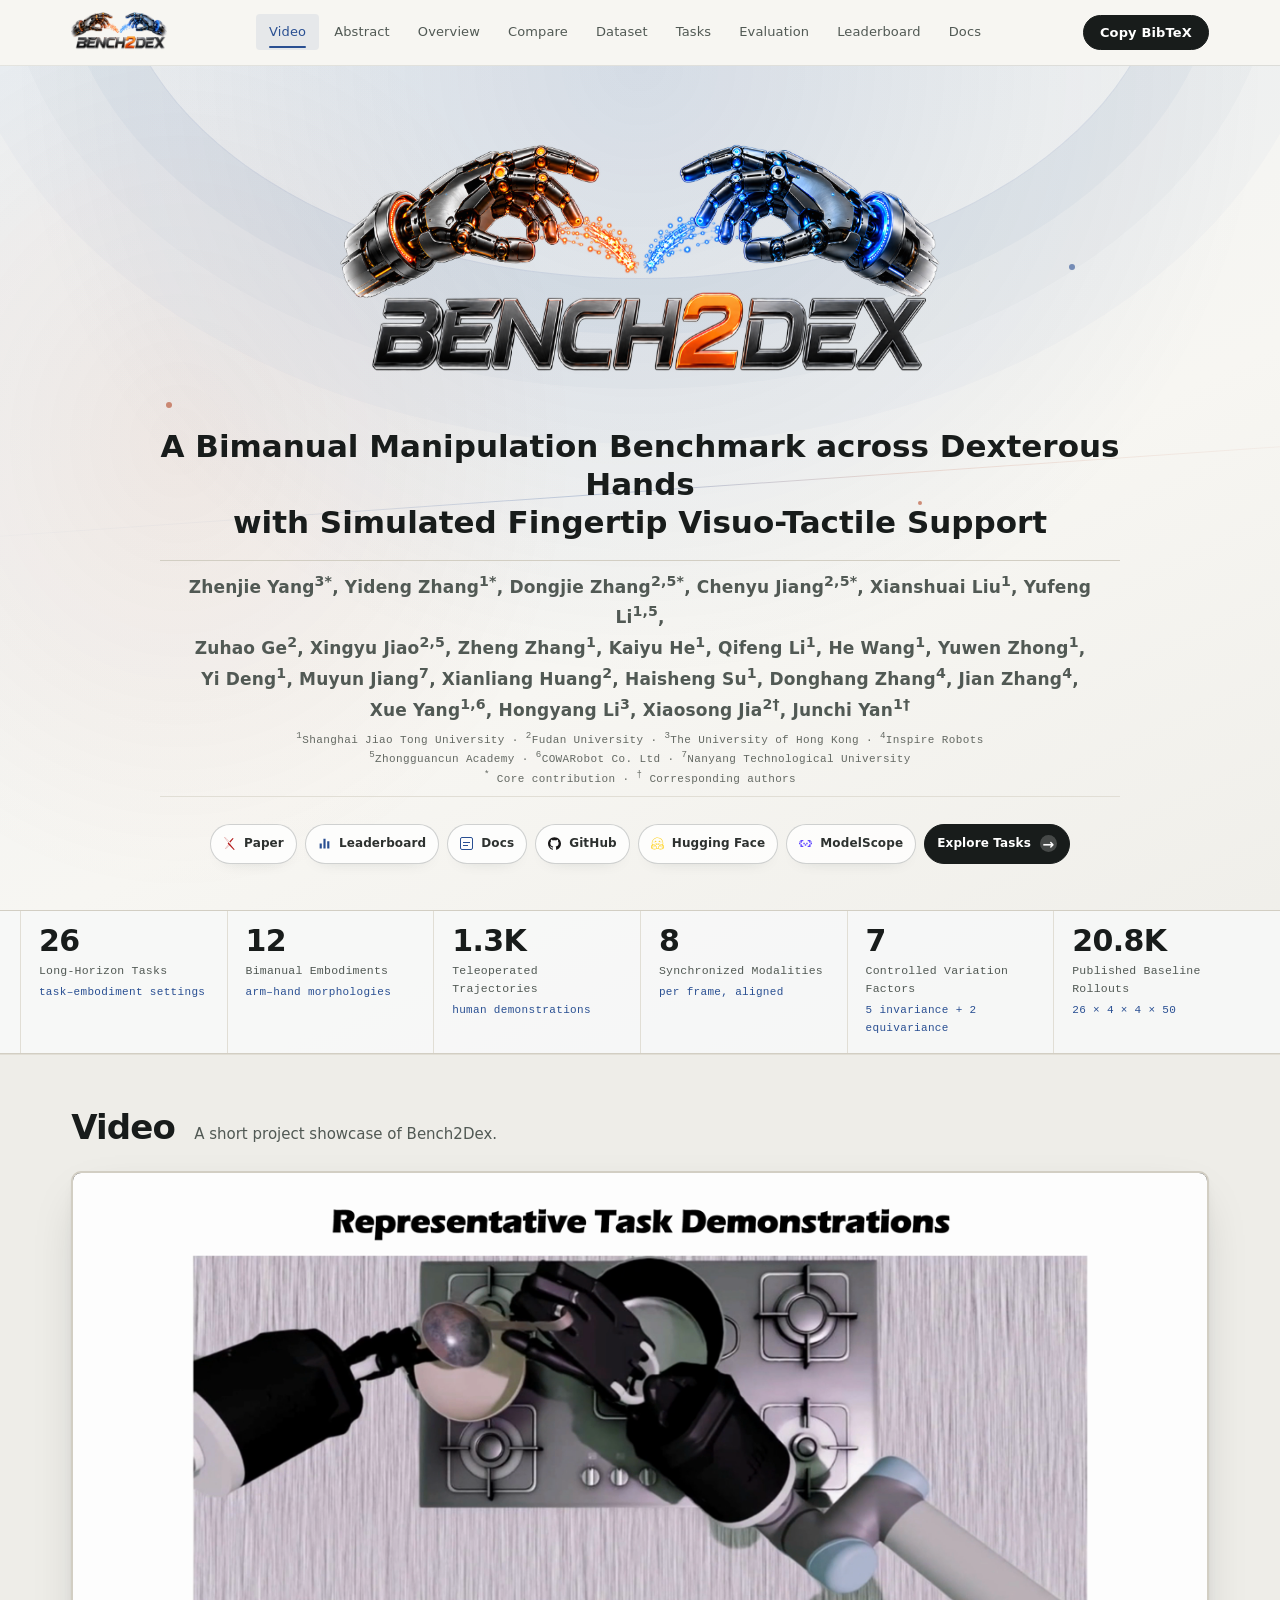
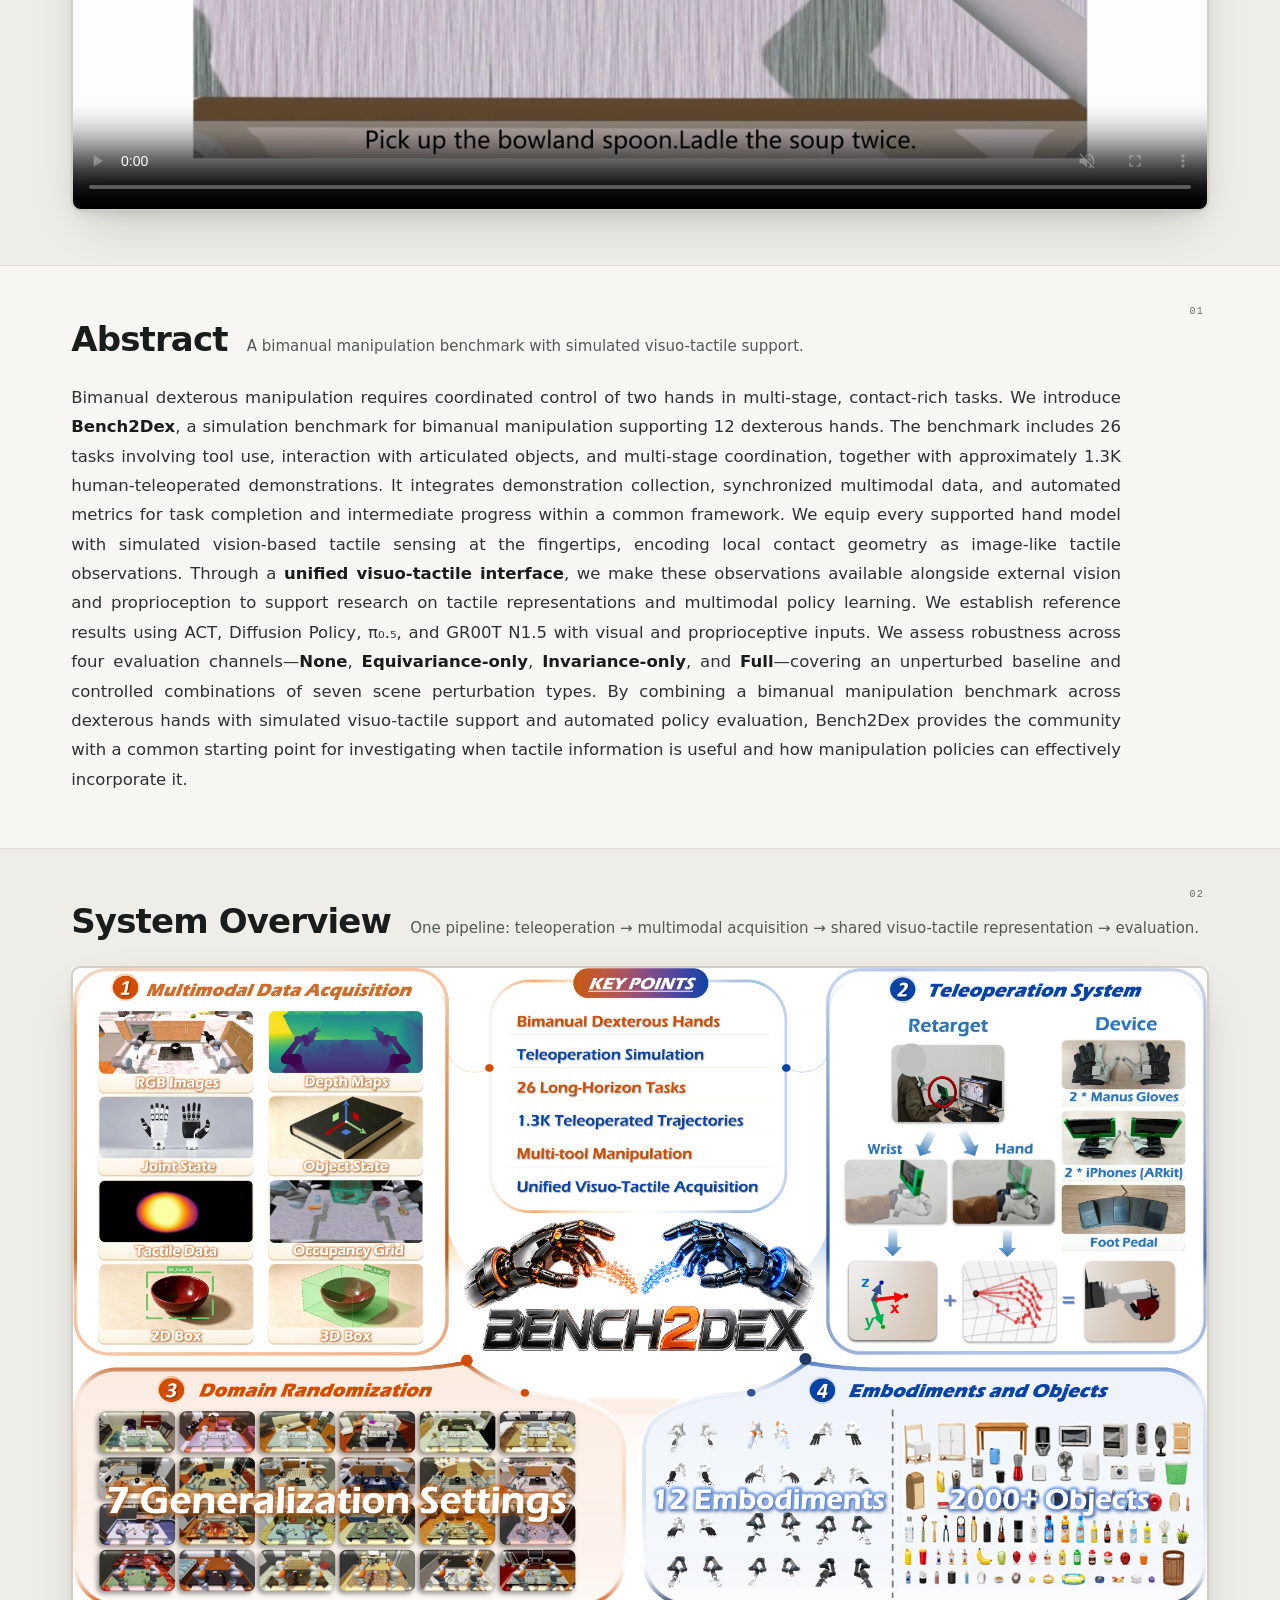
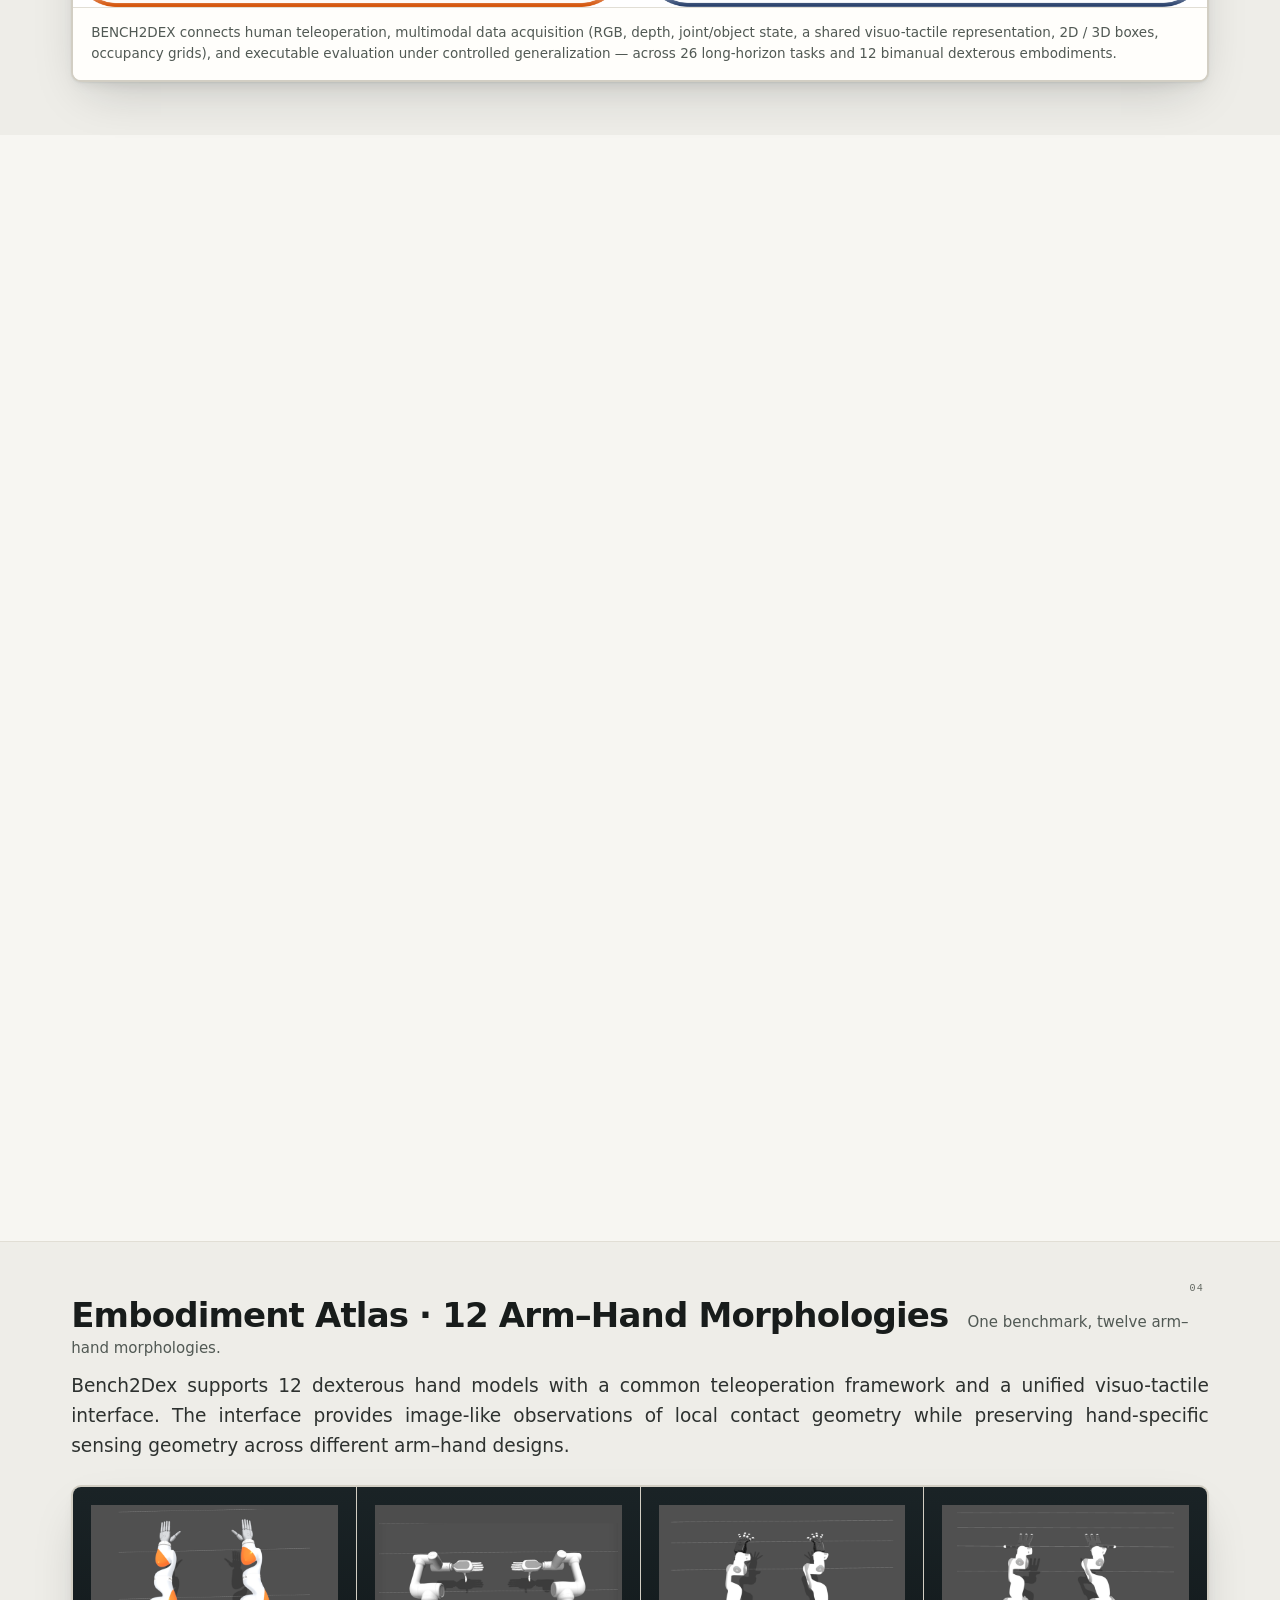
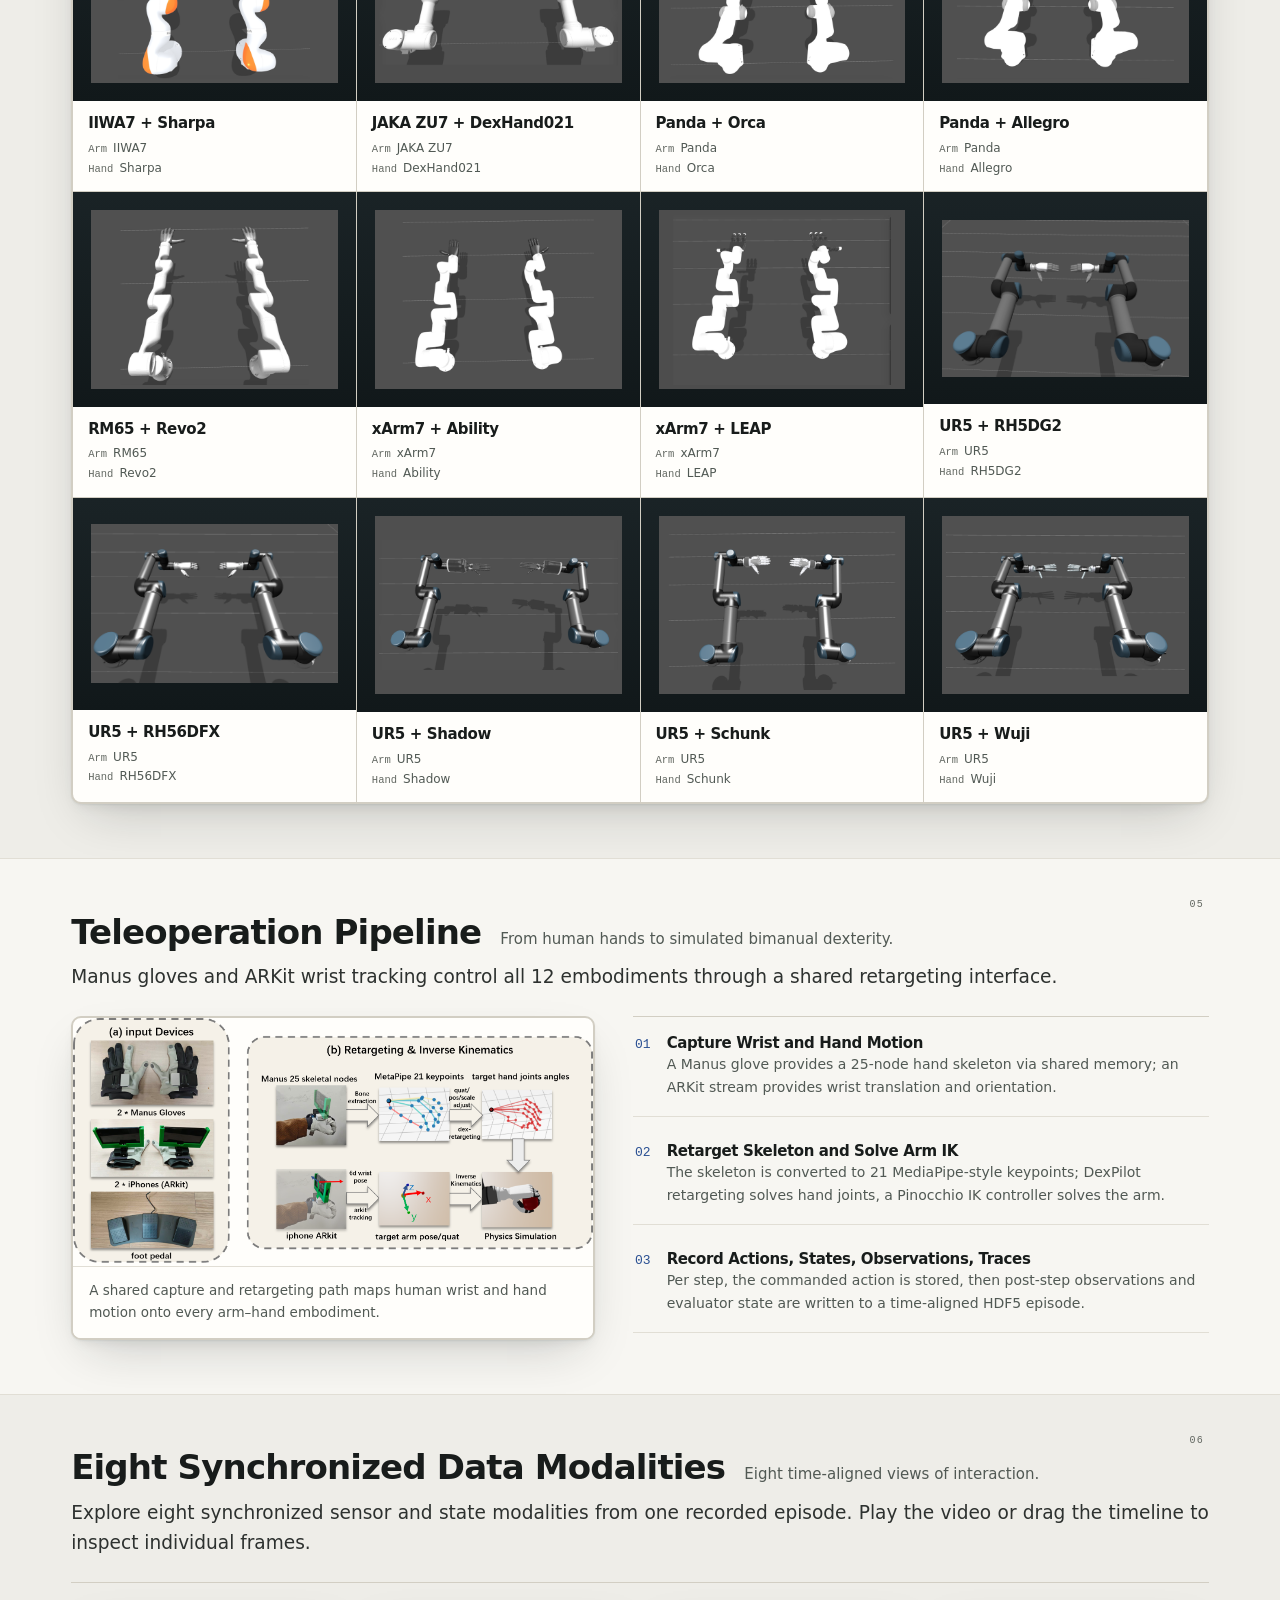
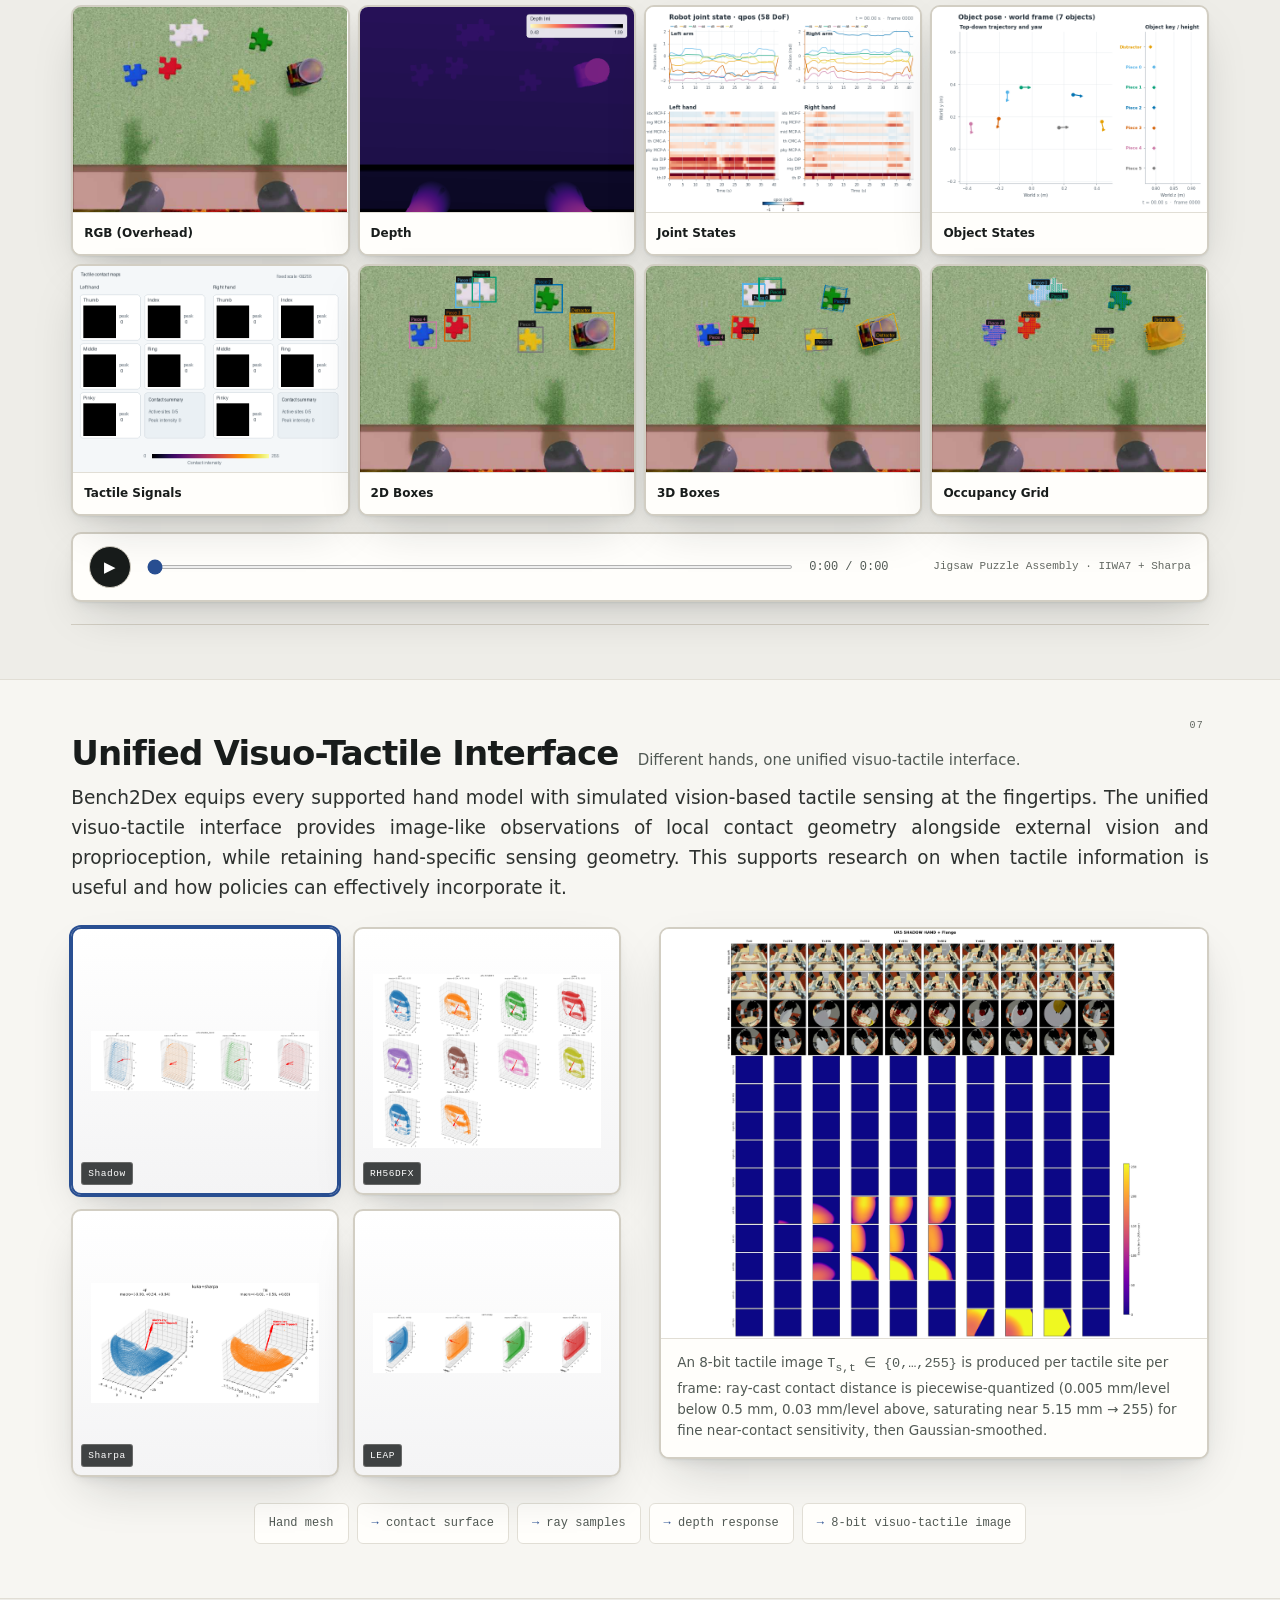
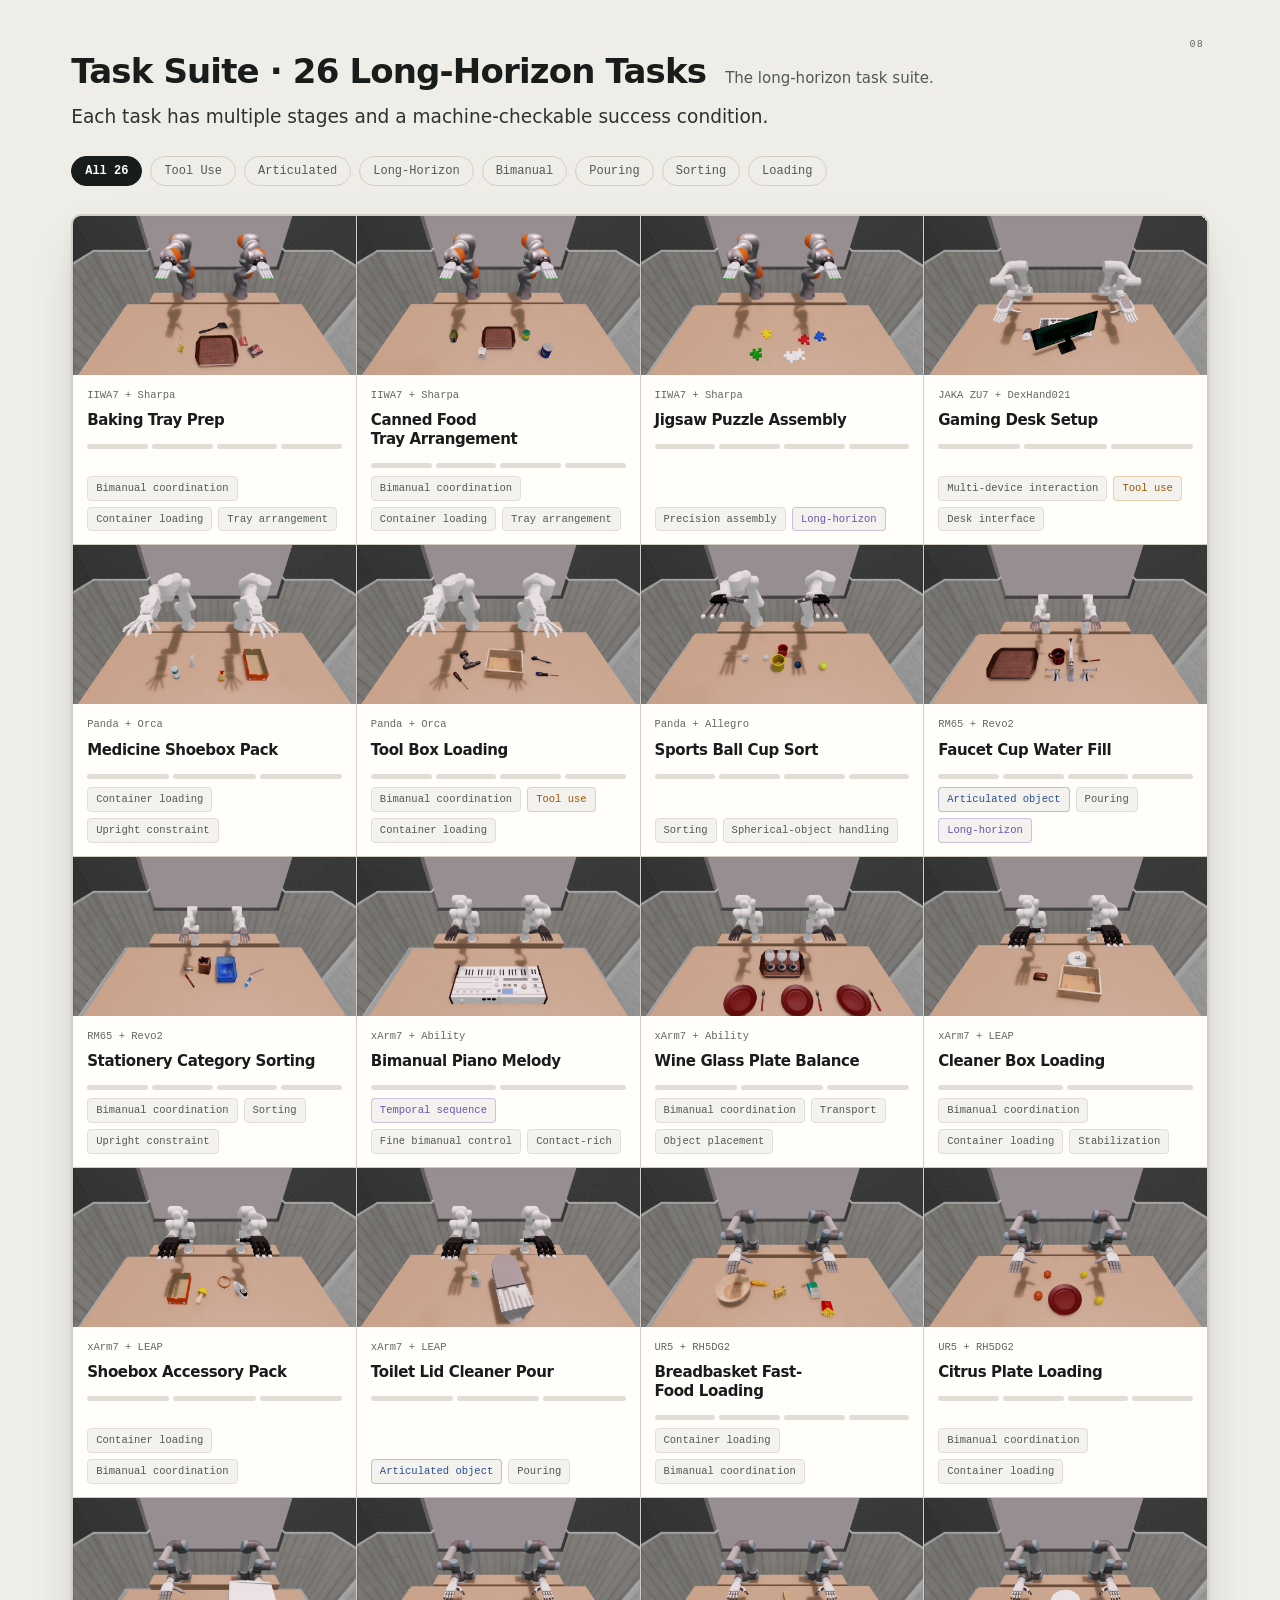
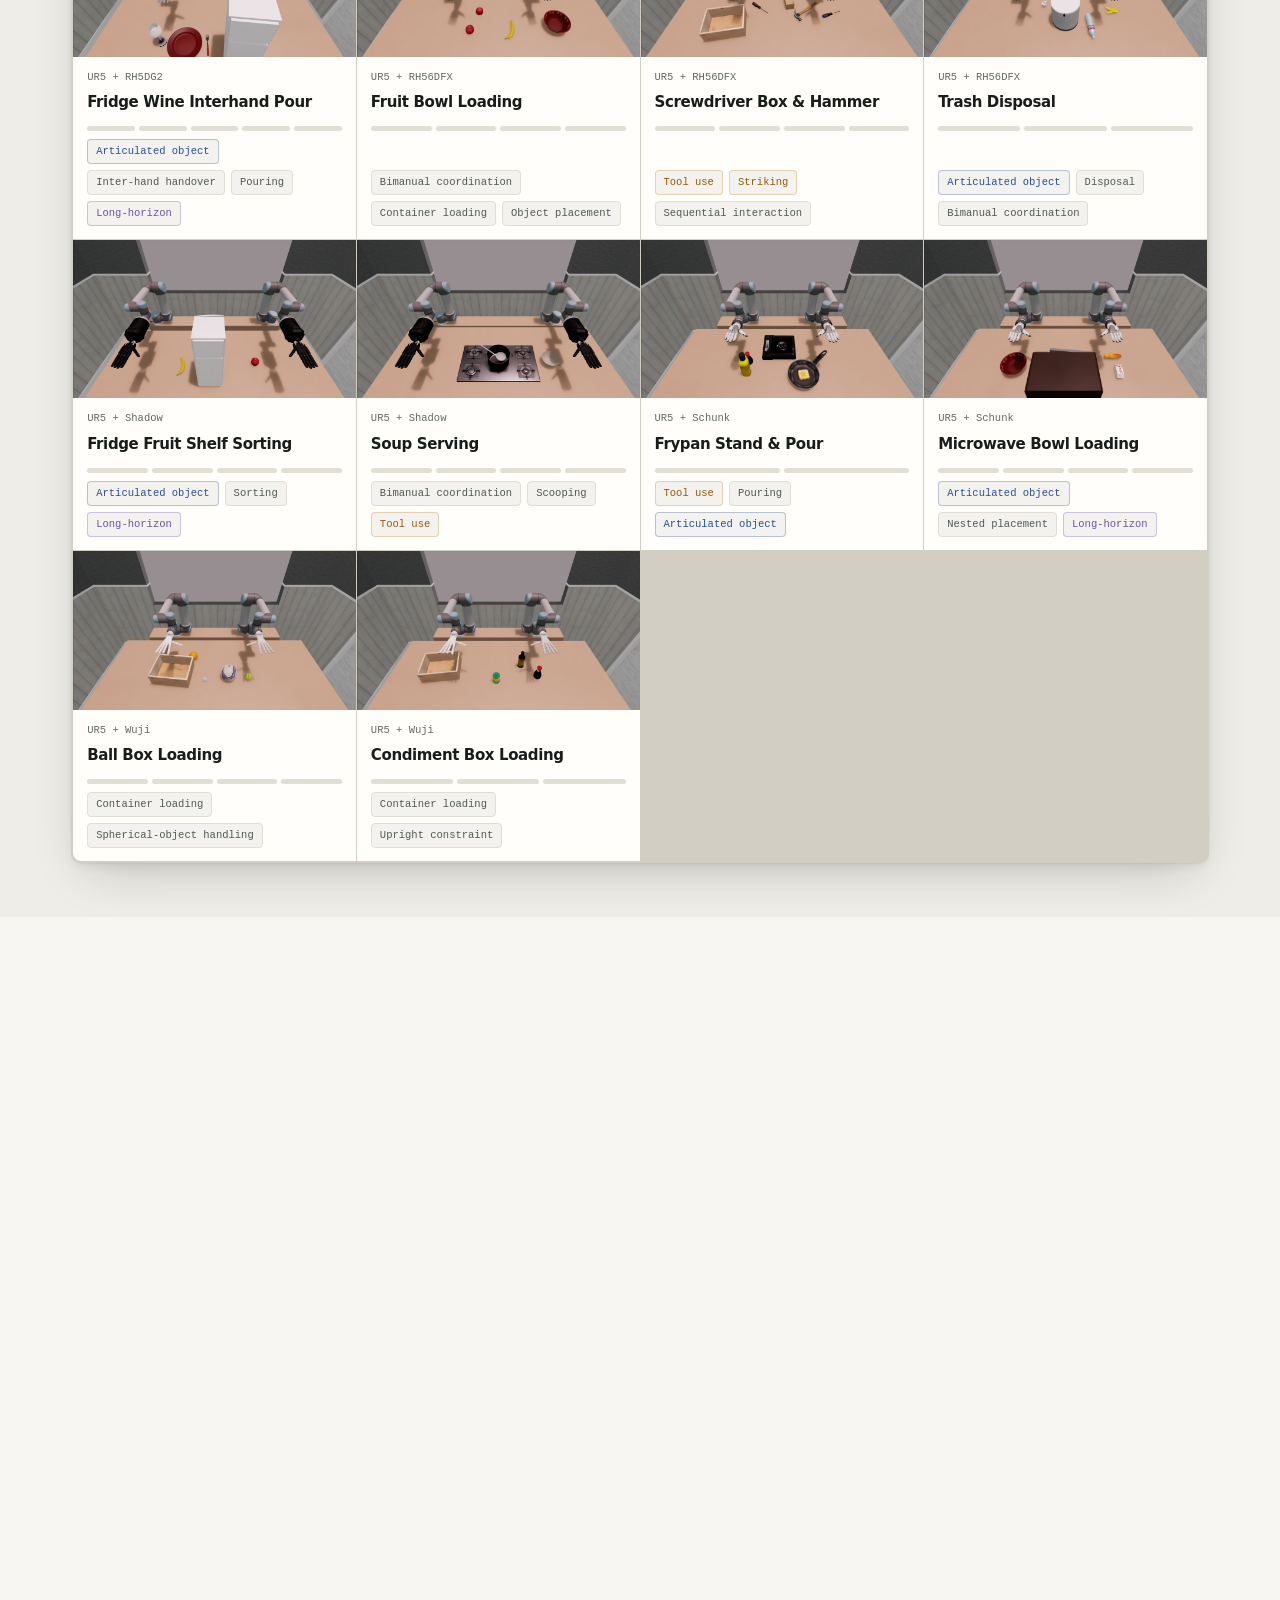
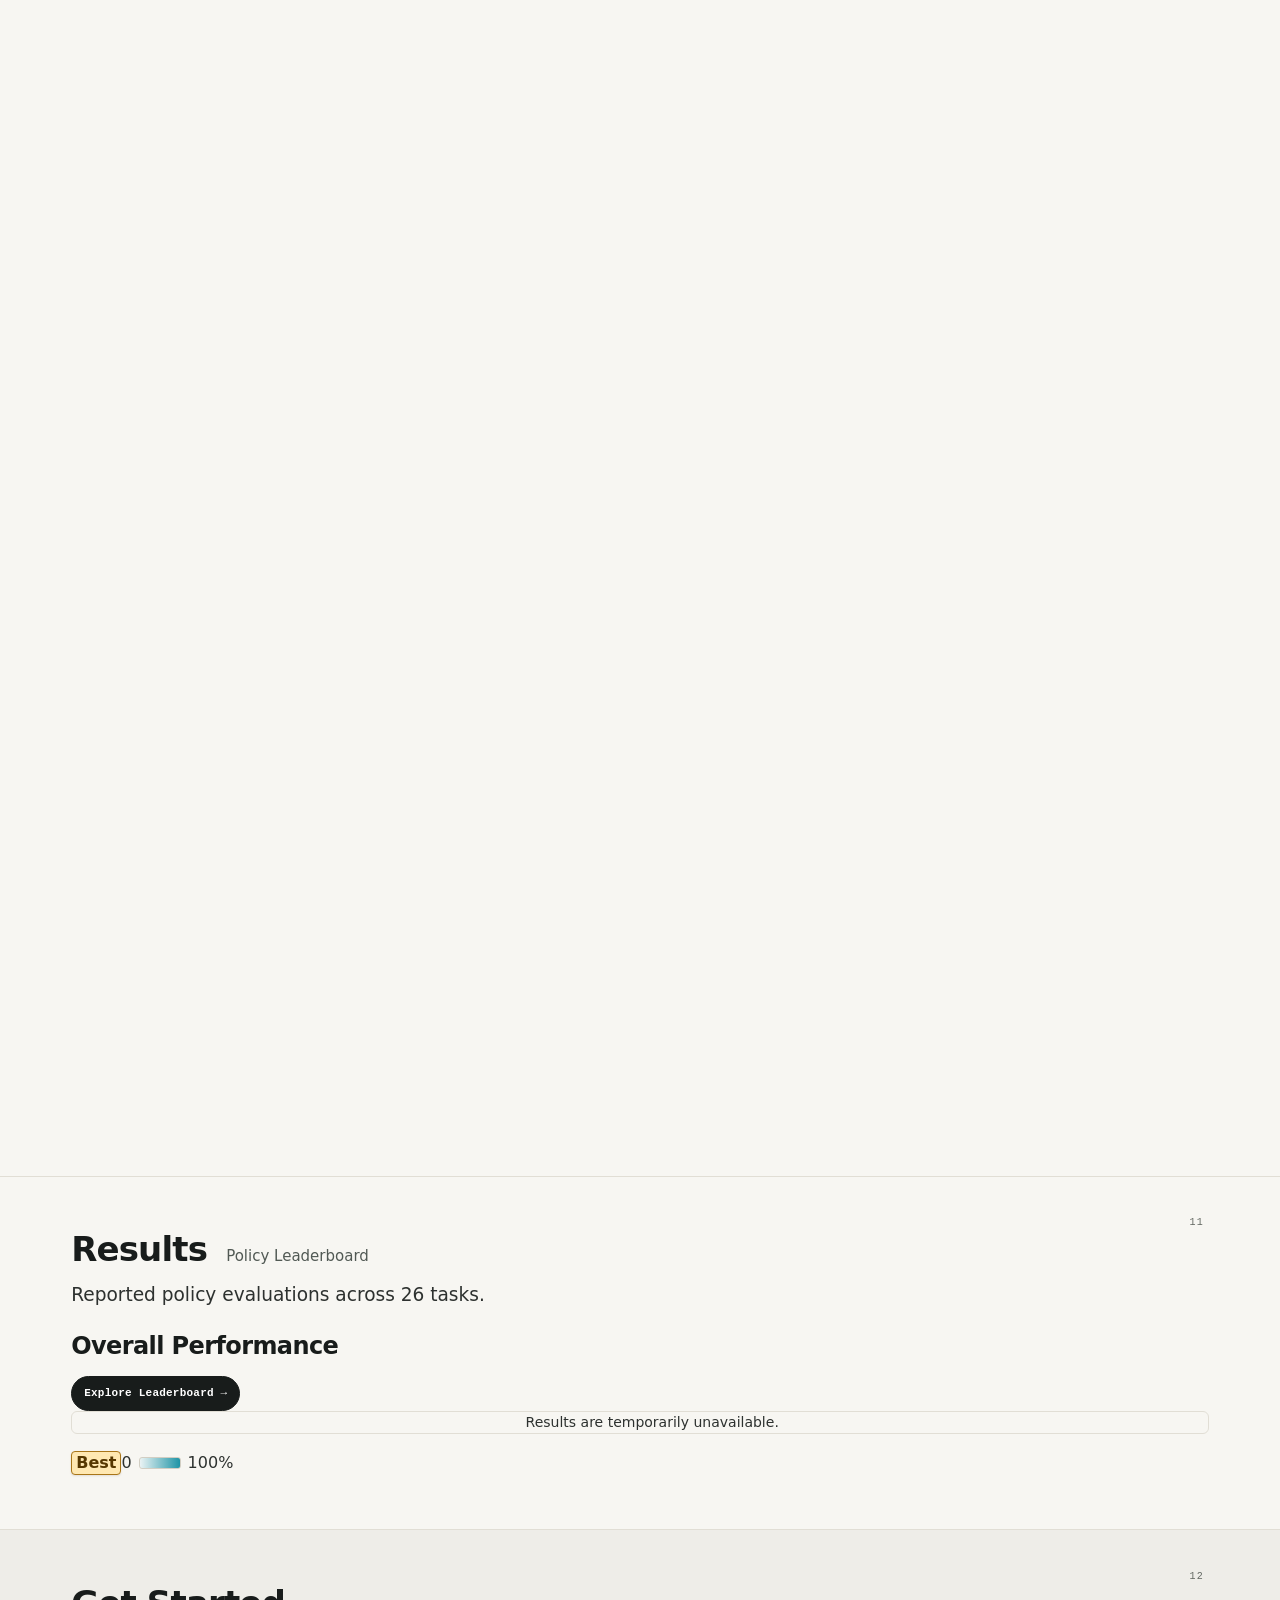
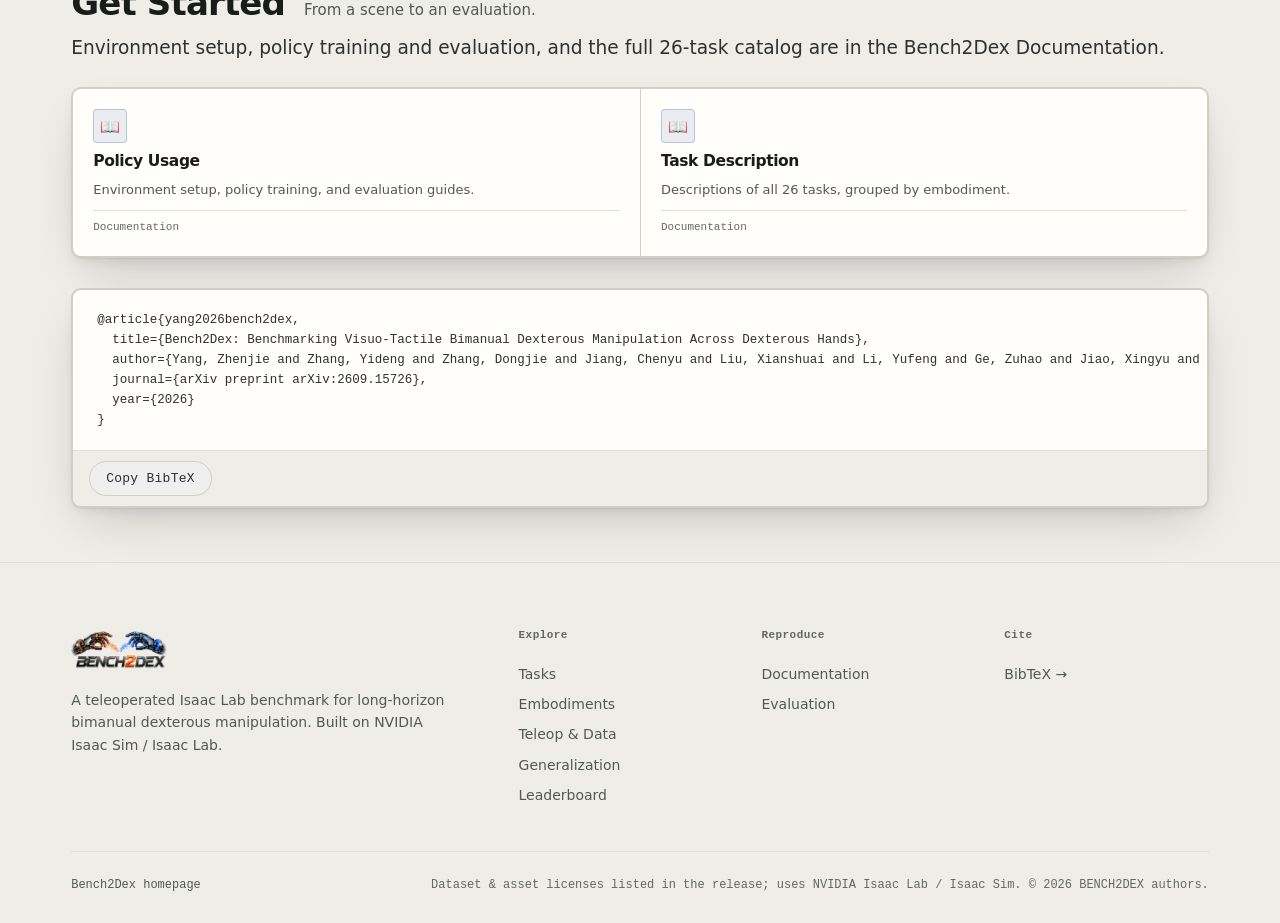
==== commit 62f6821a: "feat: rank policies by composite score" ====
--- a/index.html
+++ b/index.html
@@ -17,8 +17,8 @@
 <meta name="twitter:card" content="summary_large_image">
 <link rel="icon" href="assets/img/favicon.png" type="image/png">
 <link rel="apple-touch-icon" href="assets/img/apple-touch-icon.png">
-<link rel="stylesheet" href="assets/css/style.css">
-<link rel="stylesheet" href="https://bench2dex.github.io/Bench2Dex-Leaderboard/assets/css/leaderboard.css">
+<link rel="stylesheet" href="assets/css/style.css?v=score-v1">
+<link rel="stylesheet" href="https://bench2dex.github.io/Bench2Dex-Leaderboard/assets/css/leaderboard.css?v=score-v1">
 </head>
 <body>
 
@@ -423,7 +423,7 @@
 
 <script src="assets/js/data.js"></script>
 <script type="application/json" id="modal-manifest">{"fps": 20, "duration_s": 41.65, "frame_count": 833, "video_dir": "assets/video/modal", "asset_revision": "20260822-semantic-depth-v3", "modalities": ["rgb", "depth", "joint", "object", "tactile", "box2d", "box3d", "occ"], "labels": {"rgb": "RGB (Overhead)", "depth": "Depth", "joint": "Joint States", "object": "Object States", "tactile": "Tactile Signals", "box2d": "2D Boxes", "box3d": "3D Boxes", "occ": "Occupancy Grid", "occ_table": "Occupancy Grid + Table"}}</script>
-<script type="module" src="assets/js/leaderboard-loader.js?v=shared-assets-v1"></script>
+<script type="module" src="assets/js/leaderboard-loader.js?v=score-v1"></script>
 <script src="assets/js/citation.js"></script>
 </body>
 </html>
--- a/assets/css/style.css
+++ b/assets/css/style.css
@@ -1169,3 +1169,6 @@
 /* The homepage uses the same Overall Performance card as the full leaderboard. */
 .paper-summary{padding:0;}
 .paper-summary .section-toolbar .btn{font-size:11px;padding:8px 12px;white-space:nowrap;}
+
+/* Shared Overall Performance includes the composite Score column. */
+#lb-table{min-width:1160px;}
